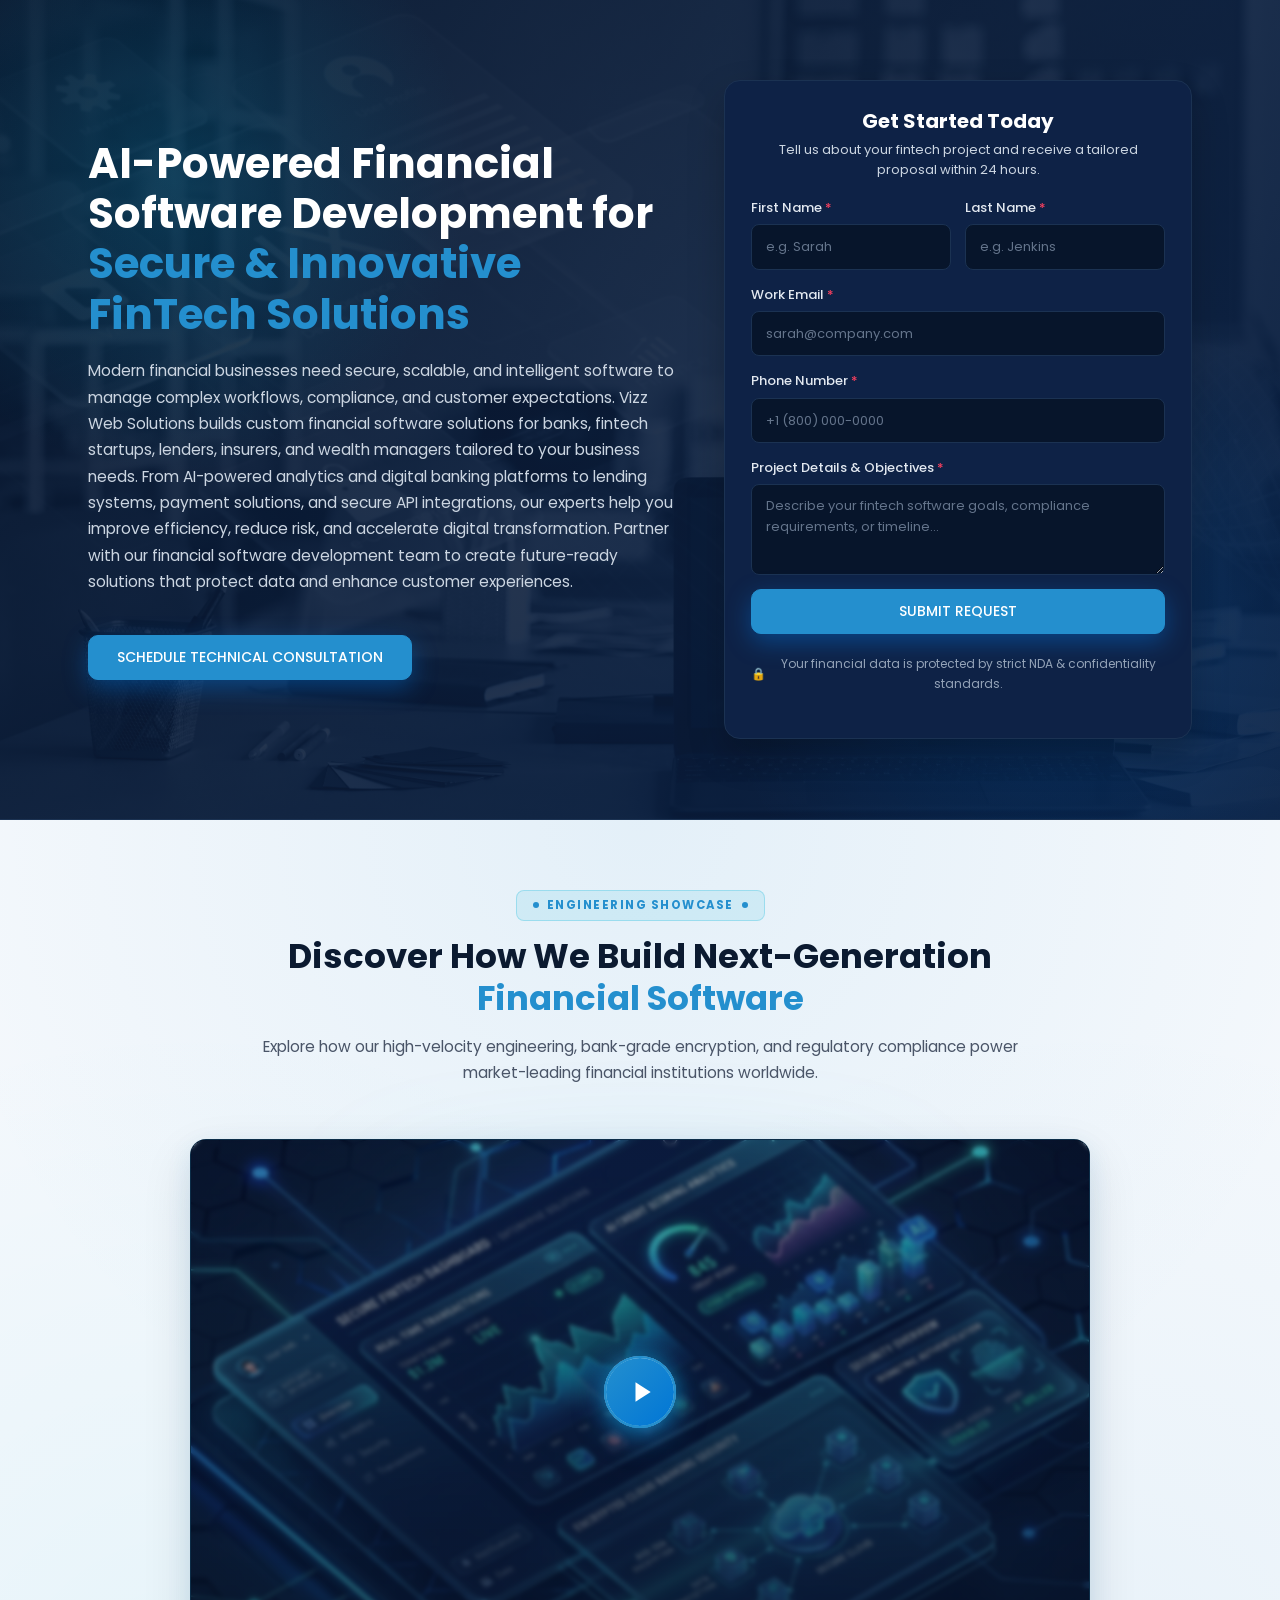
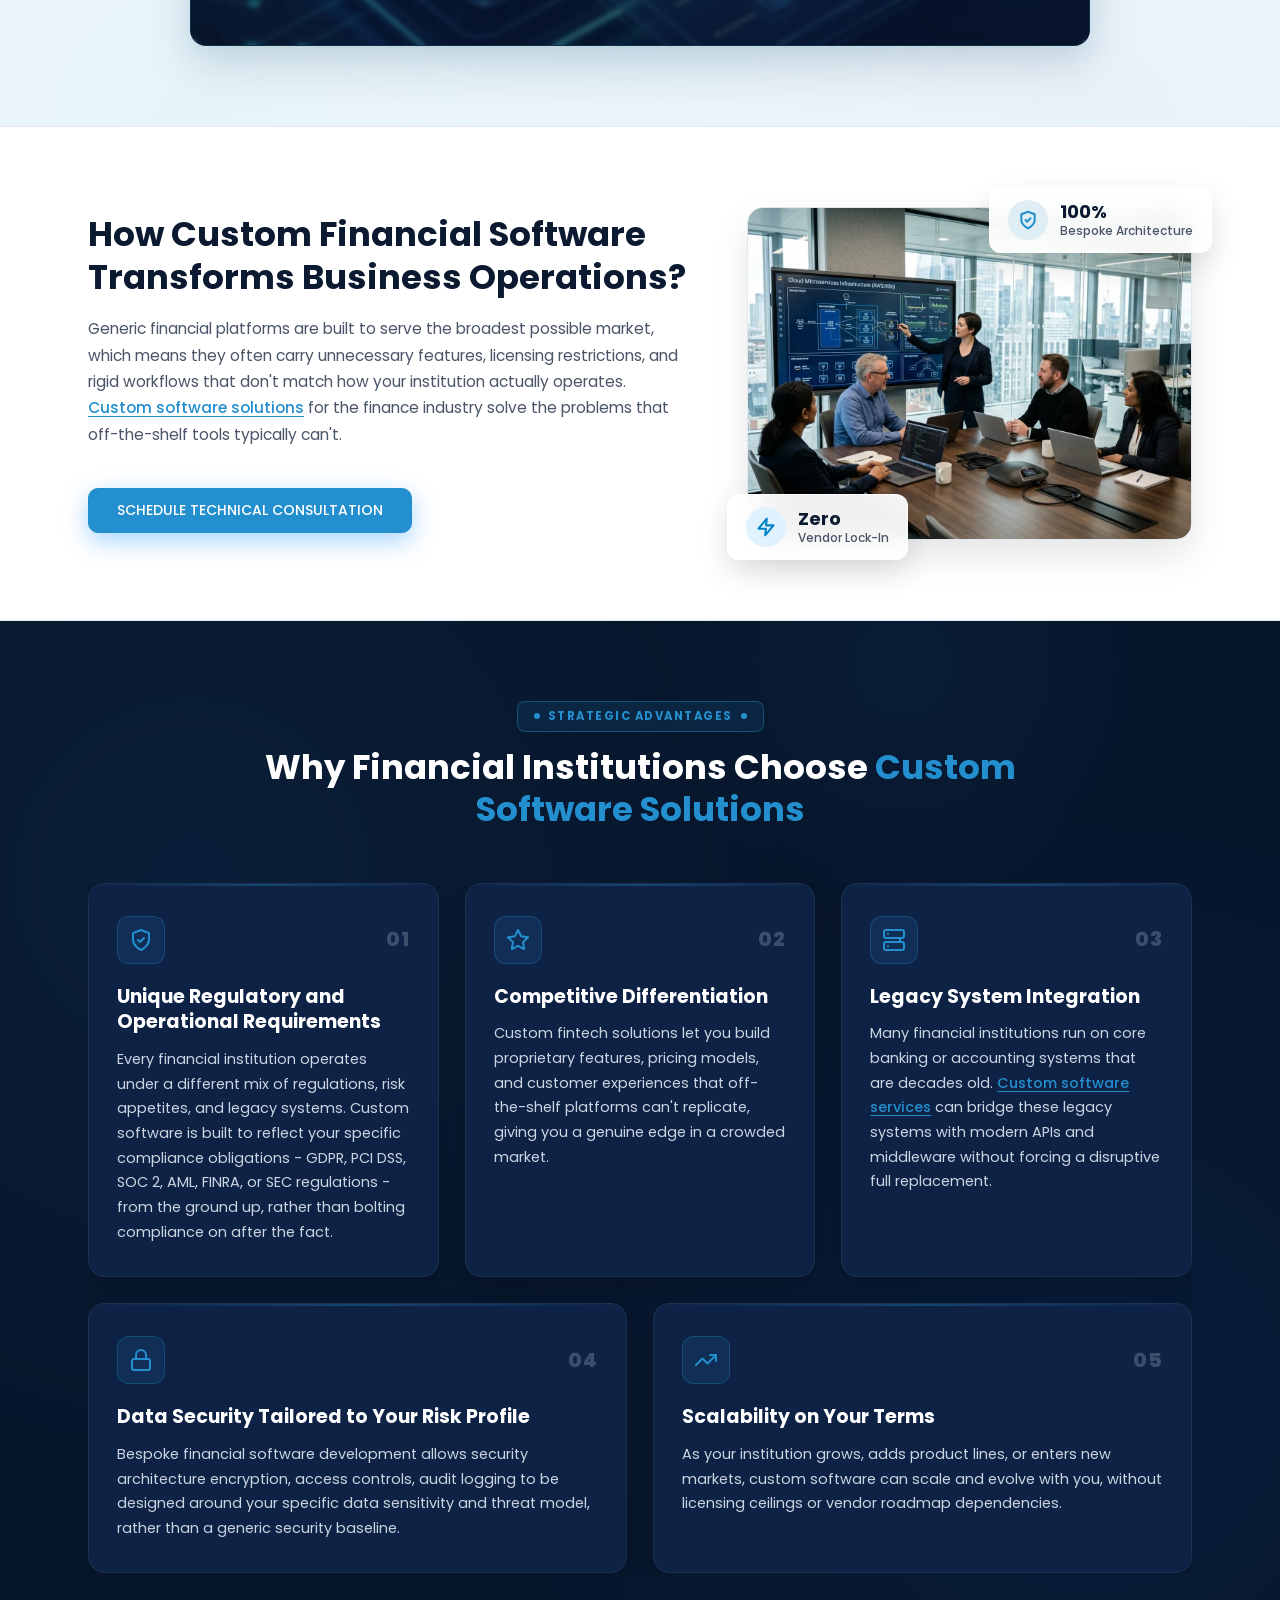
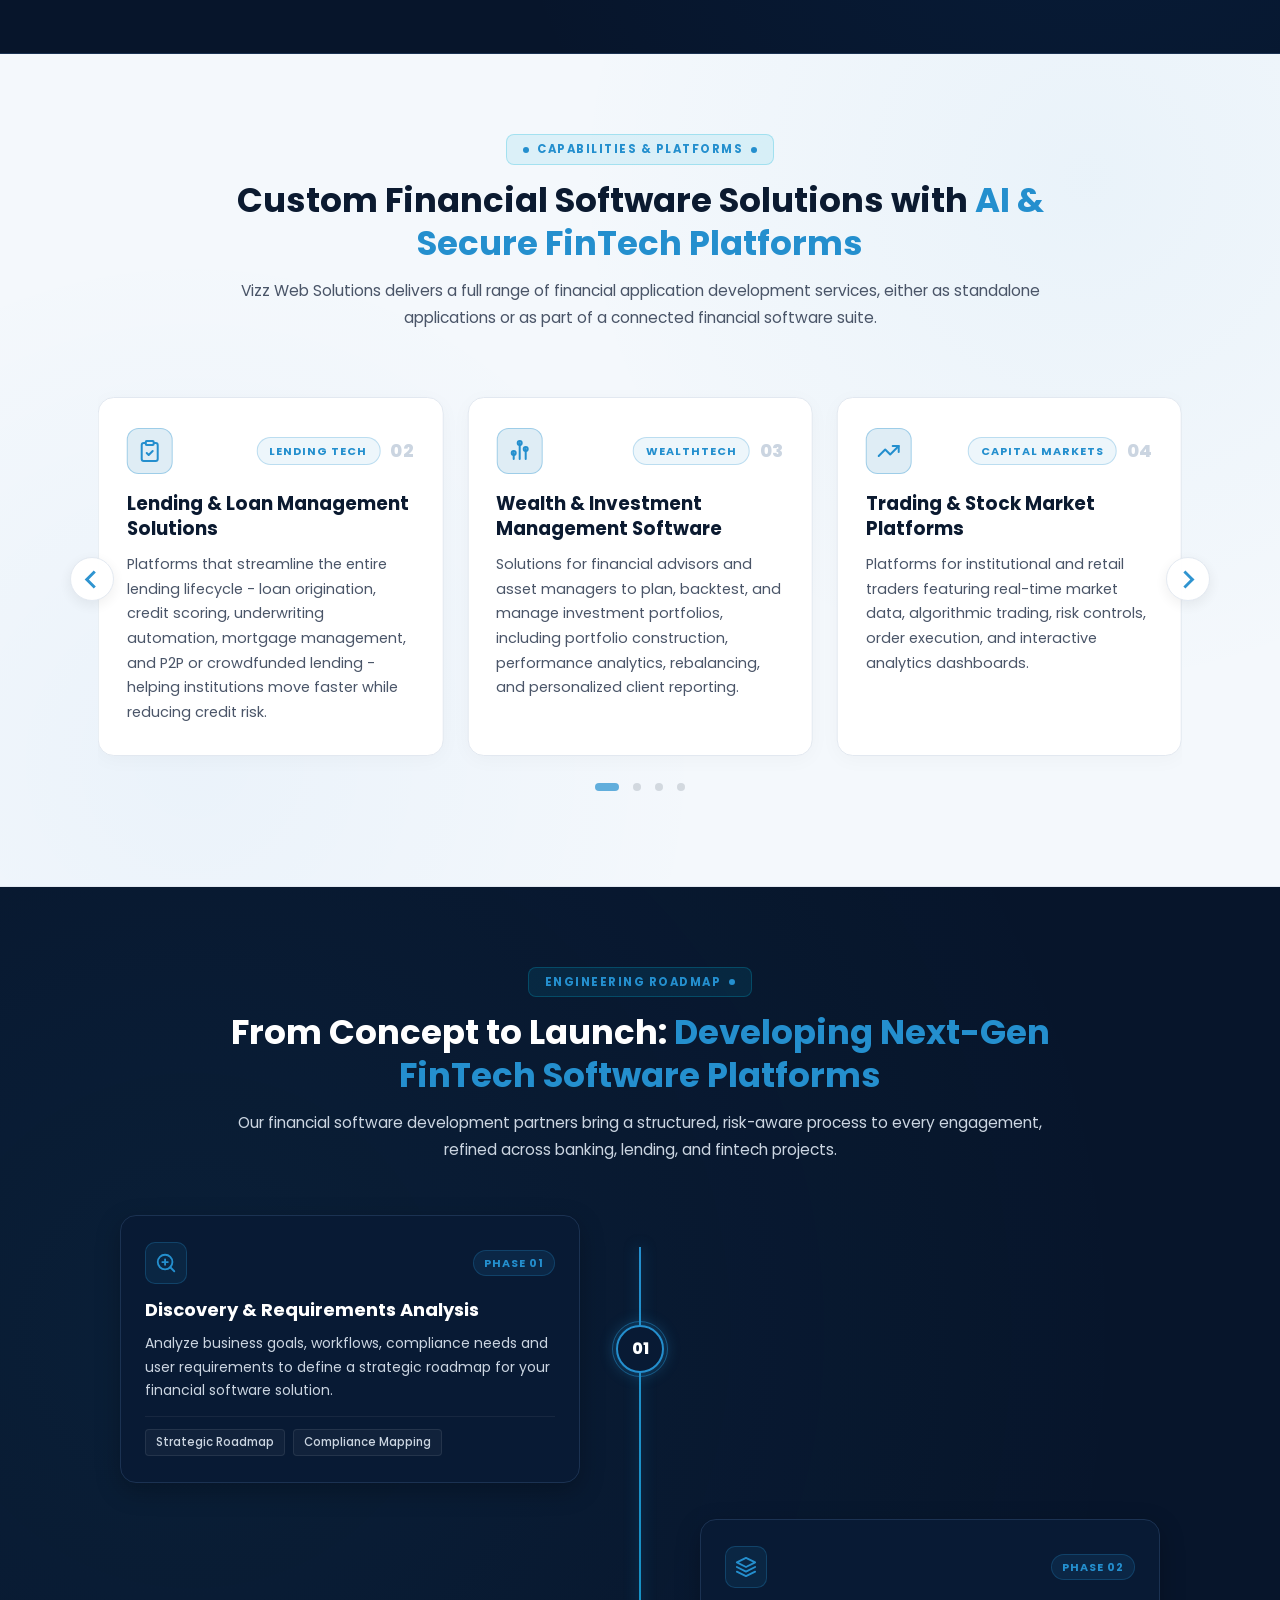
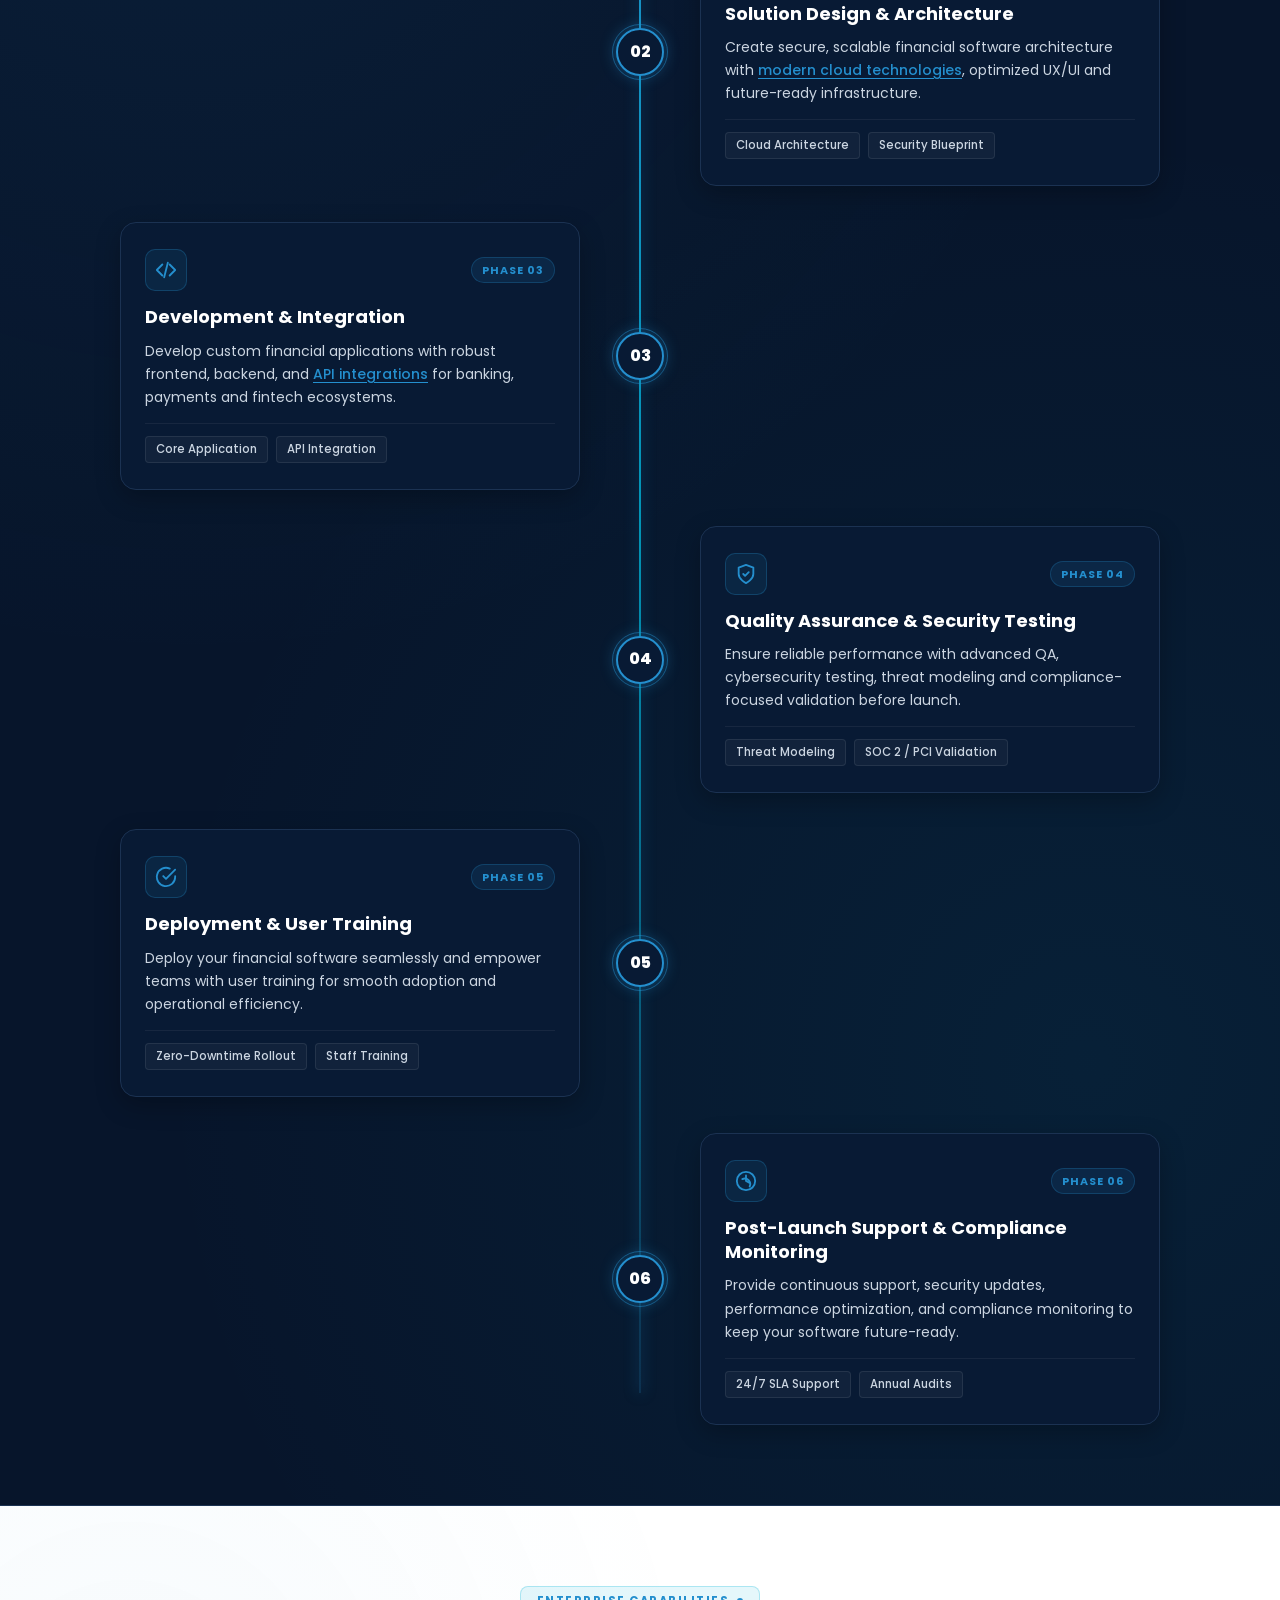
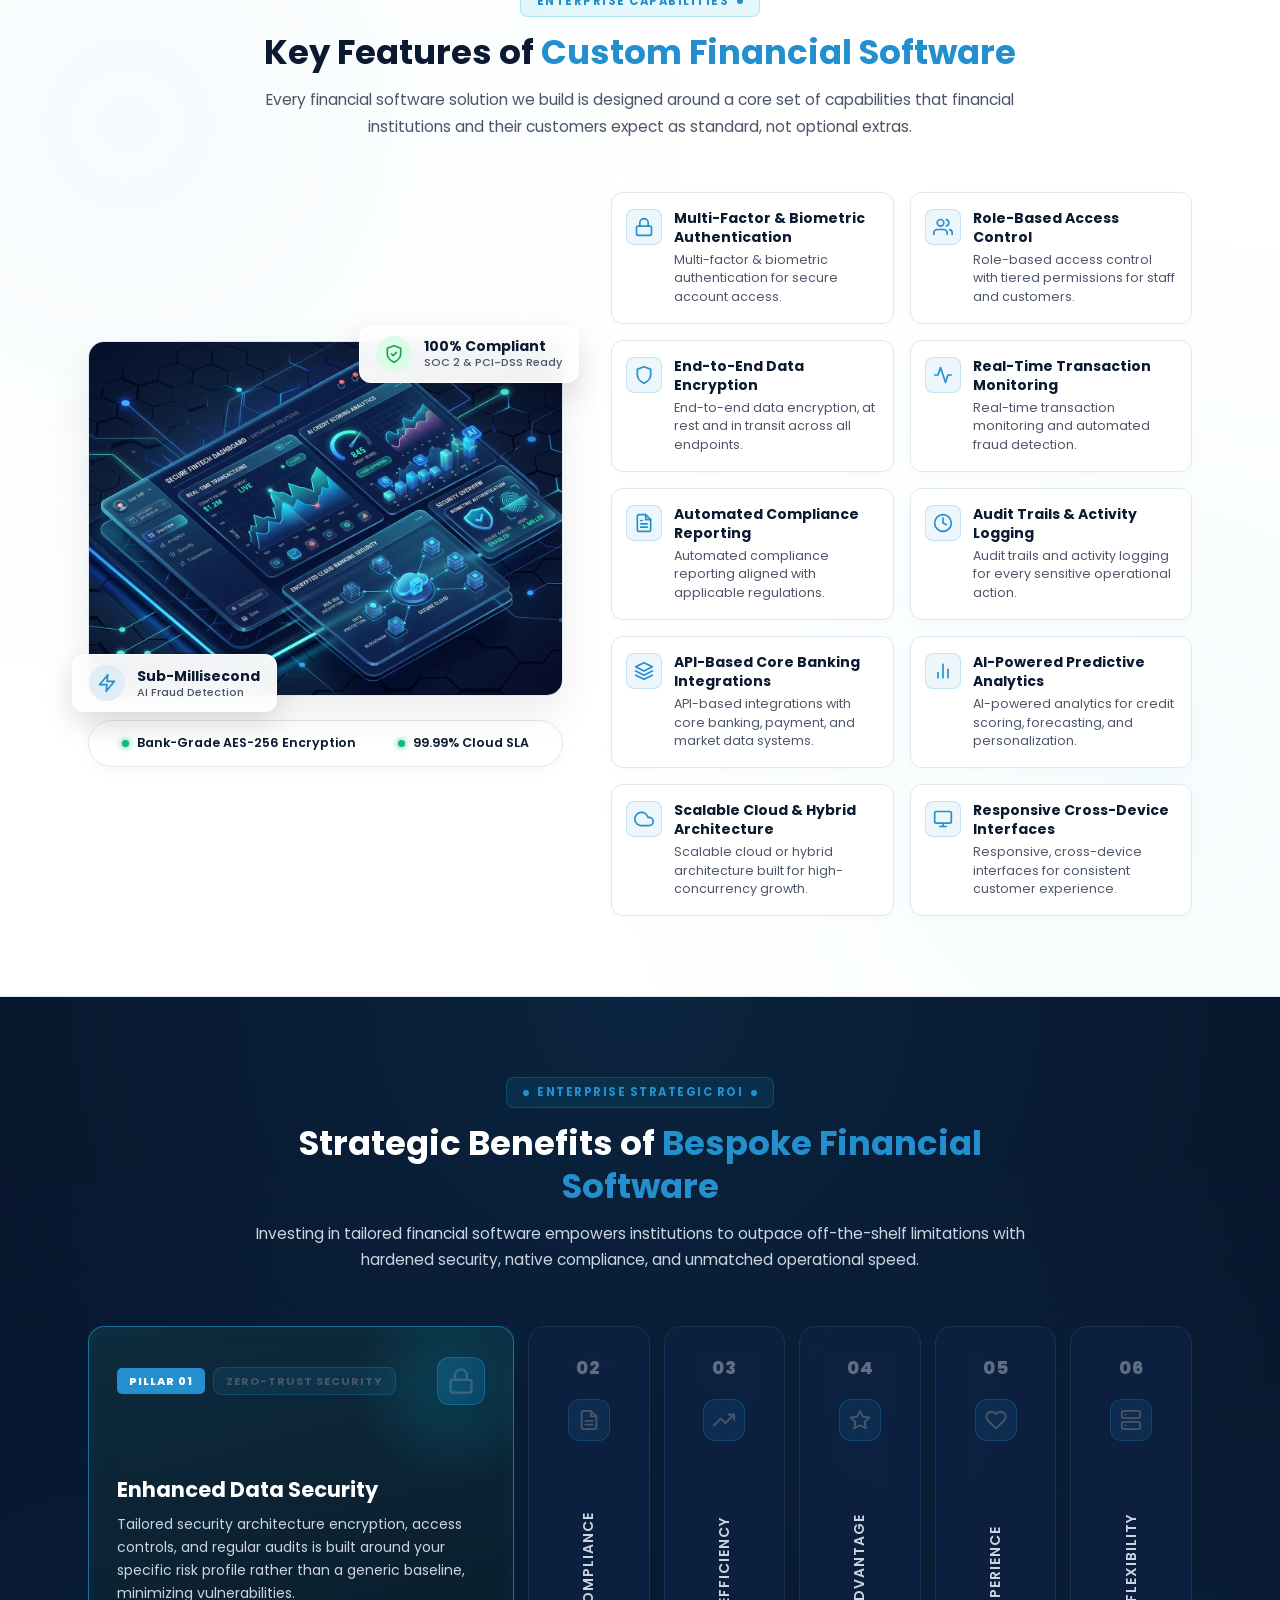
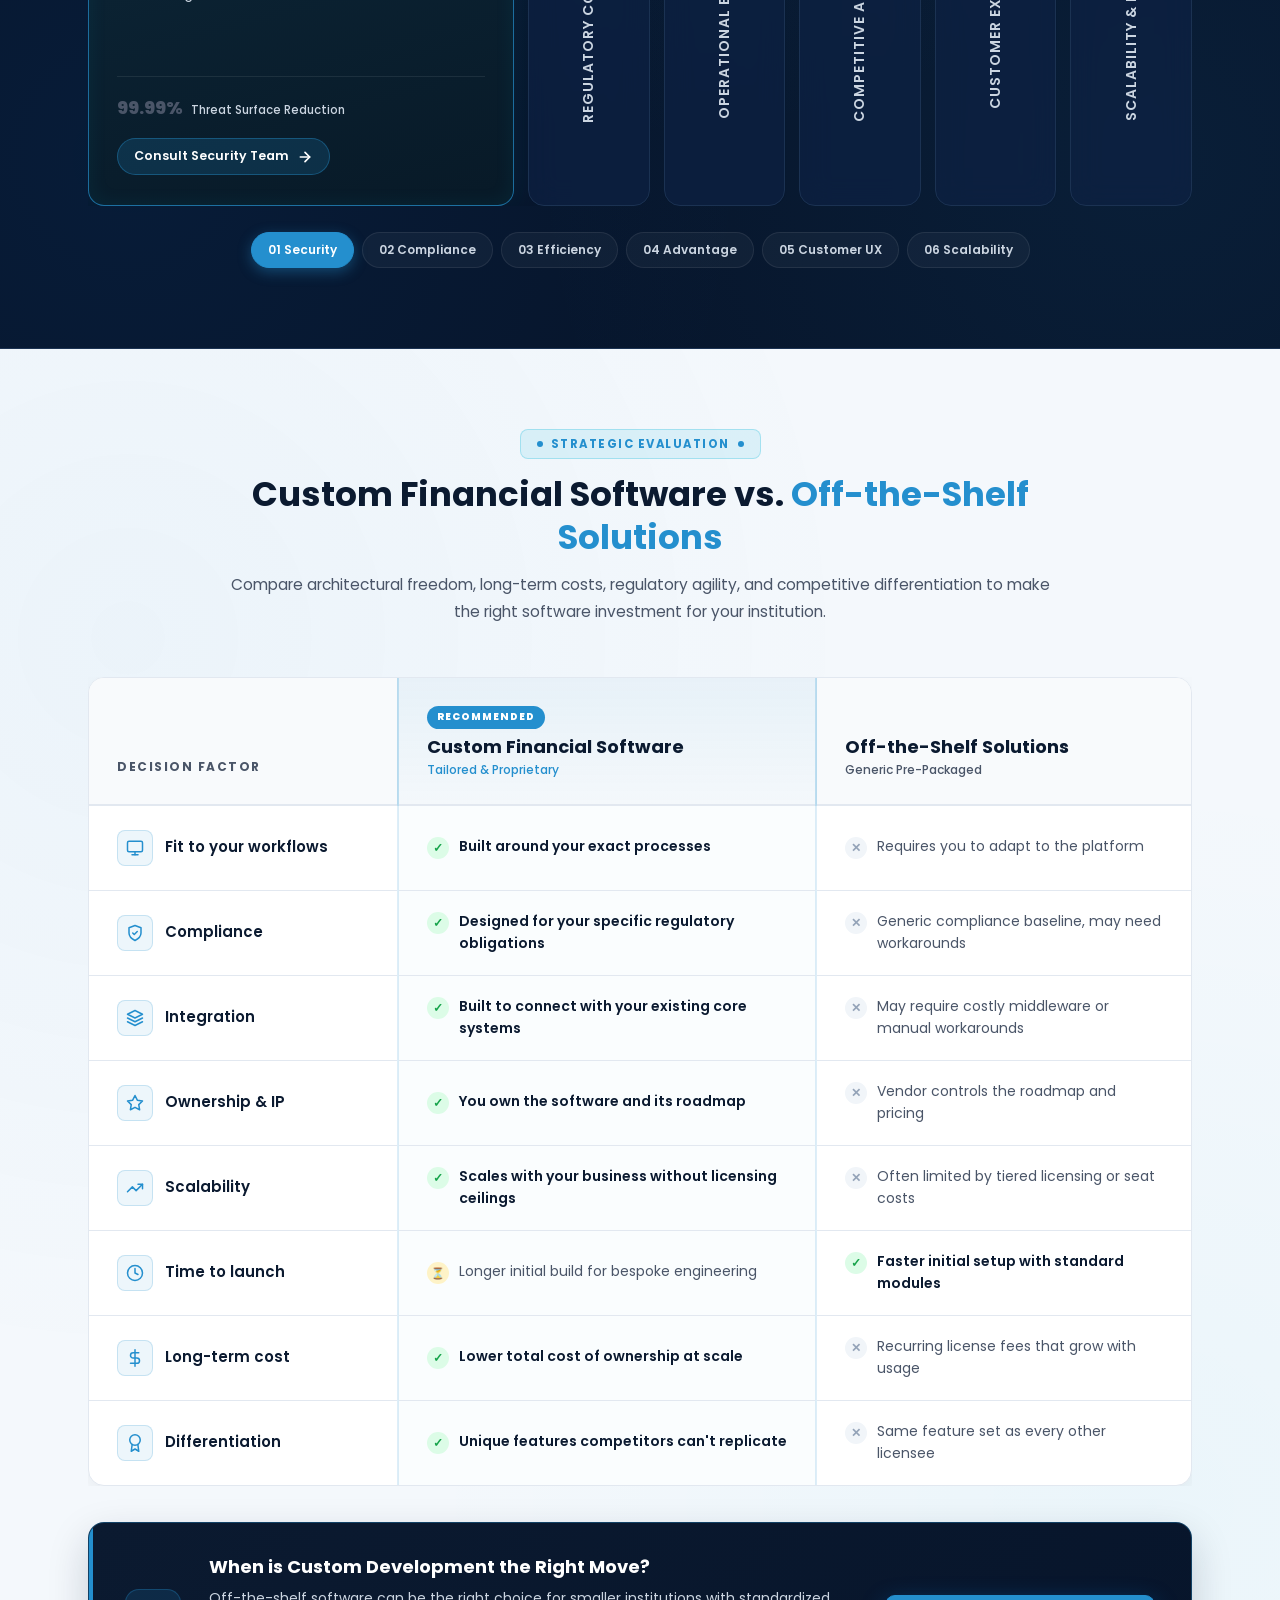
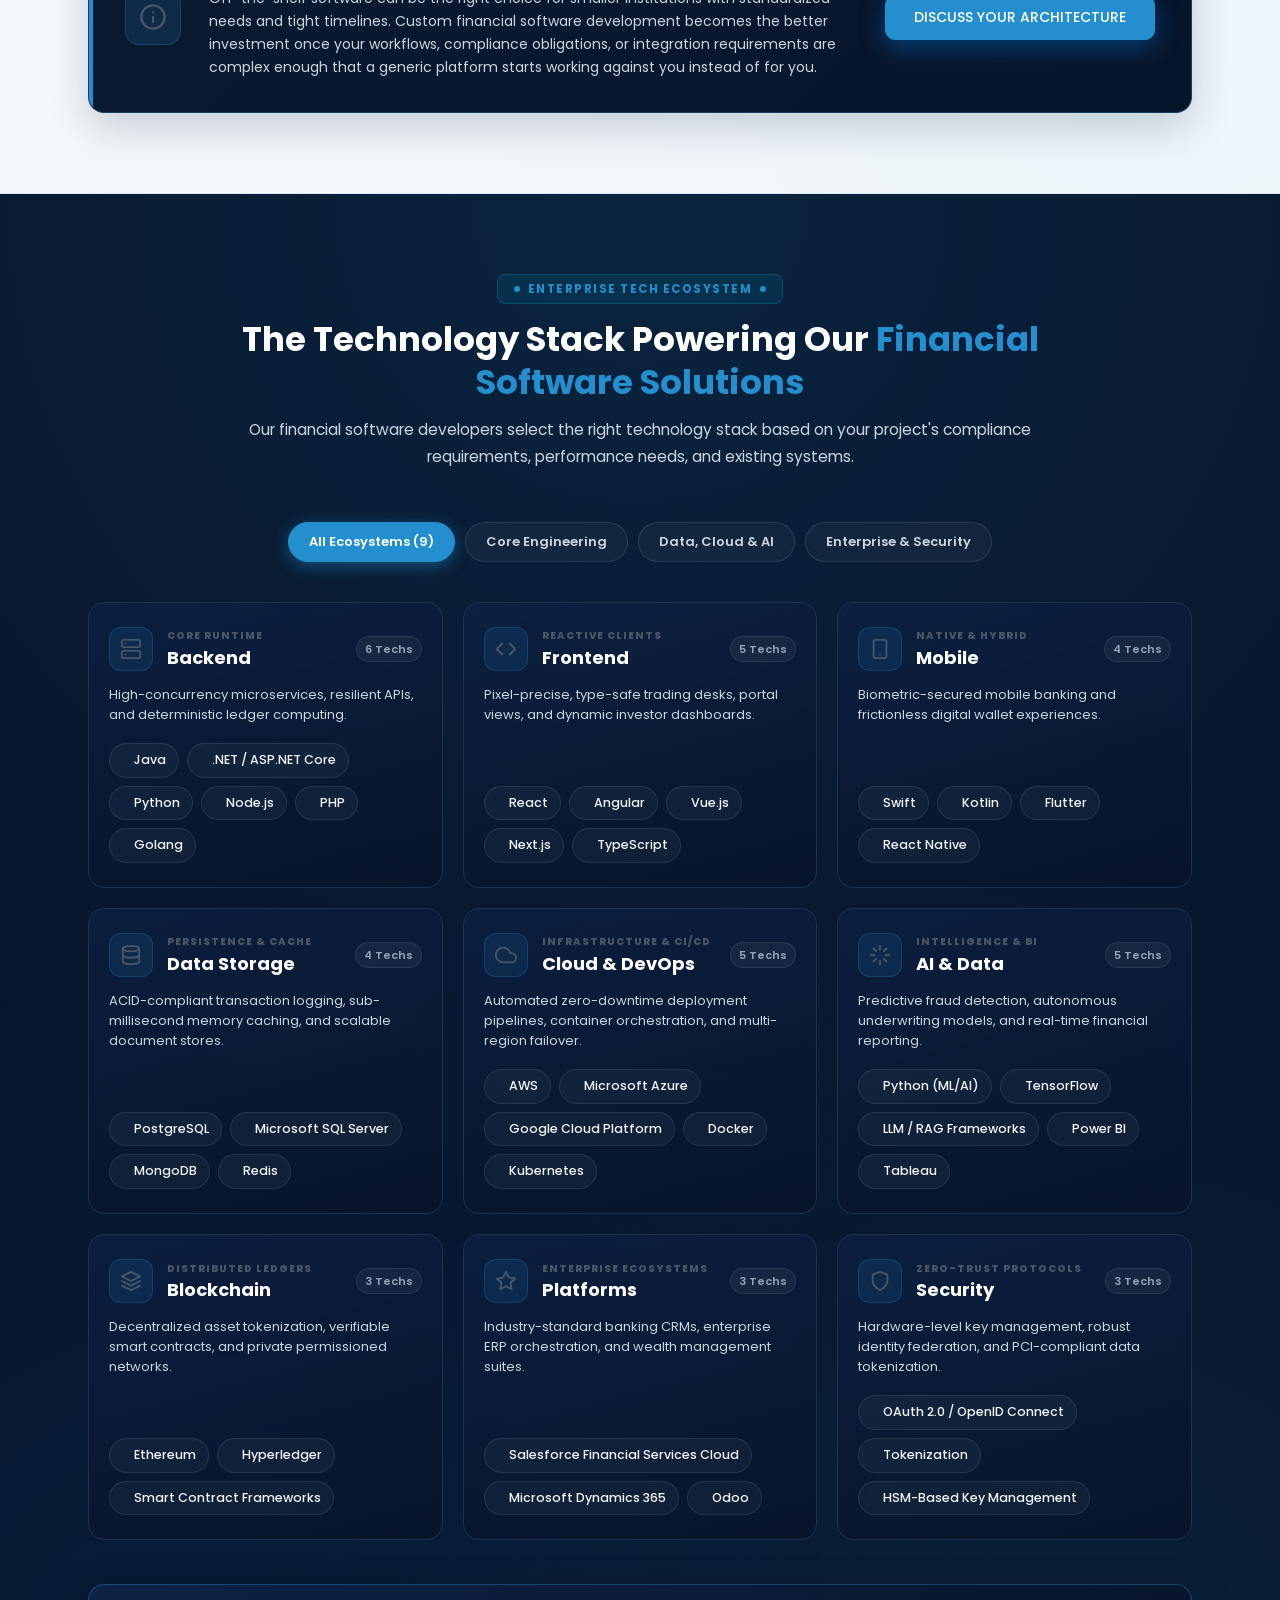
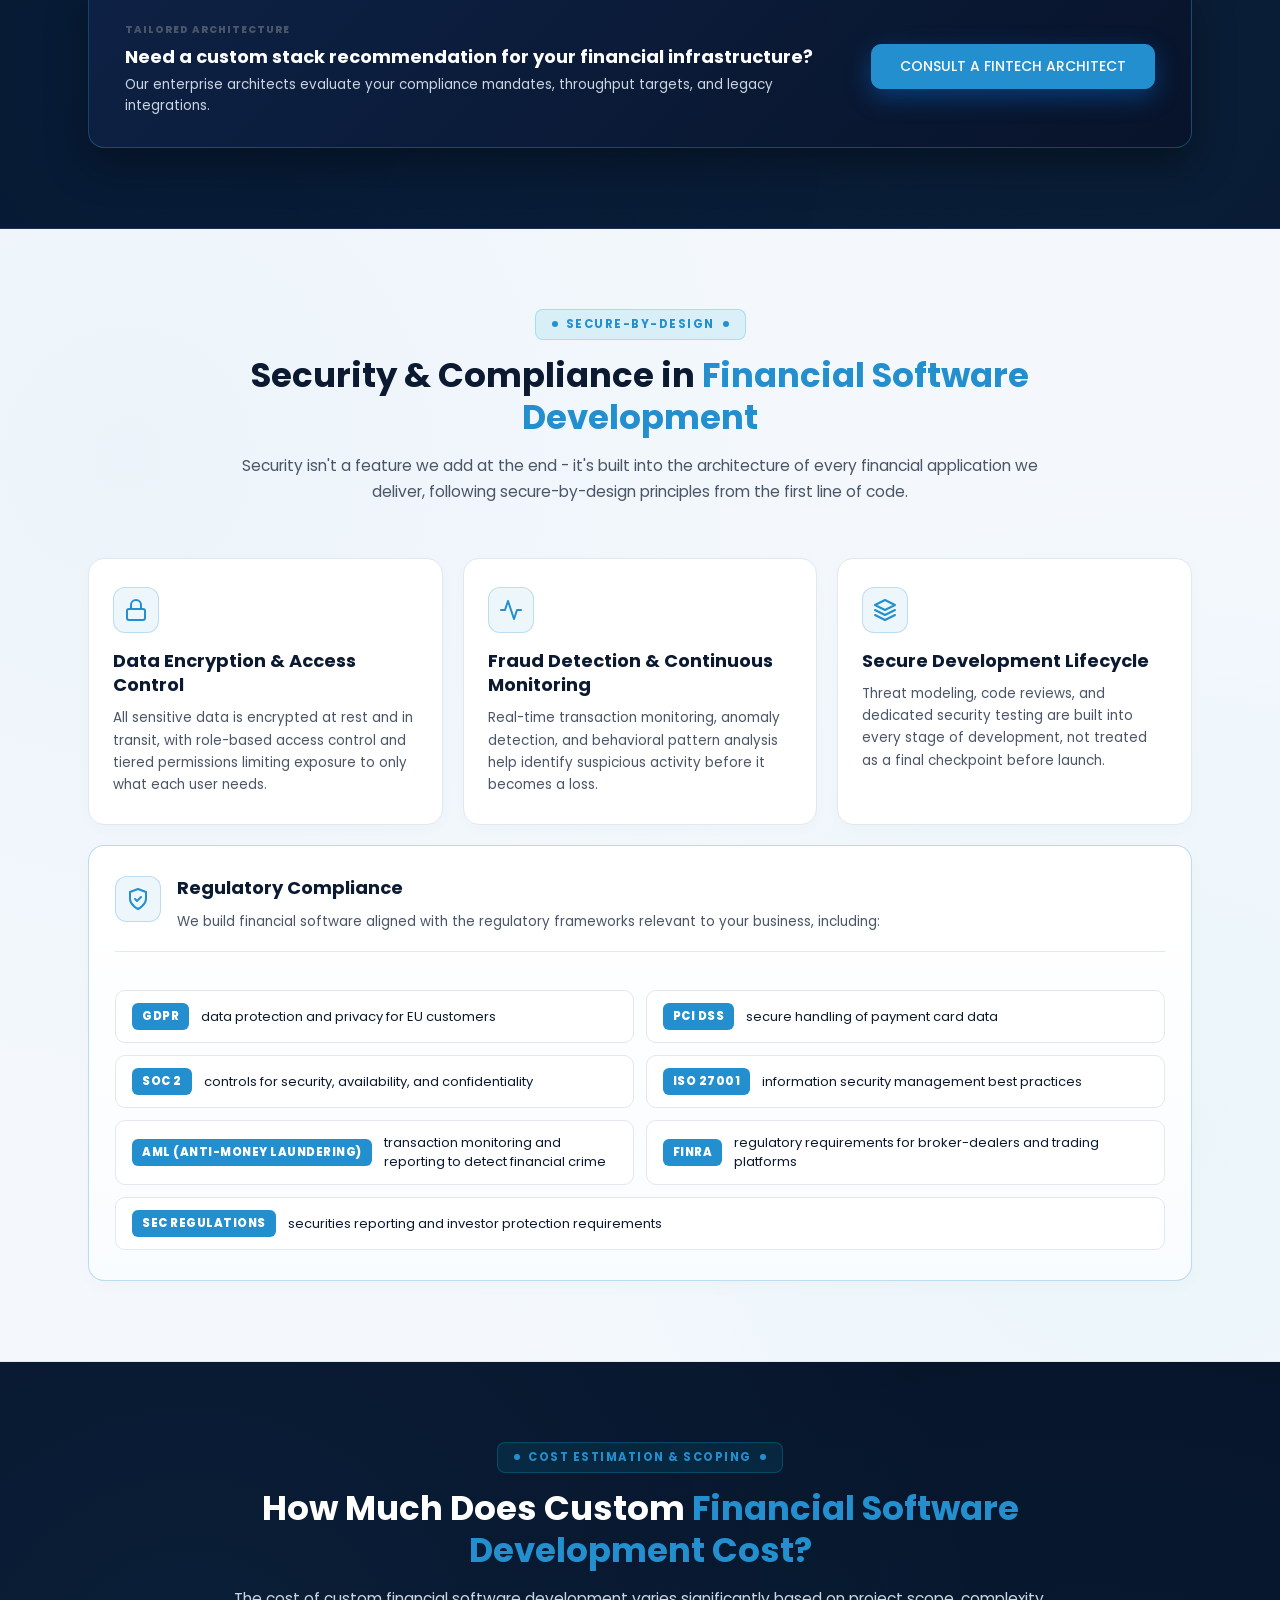
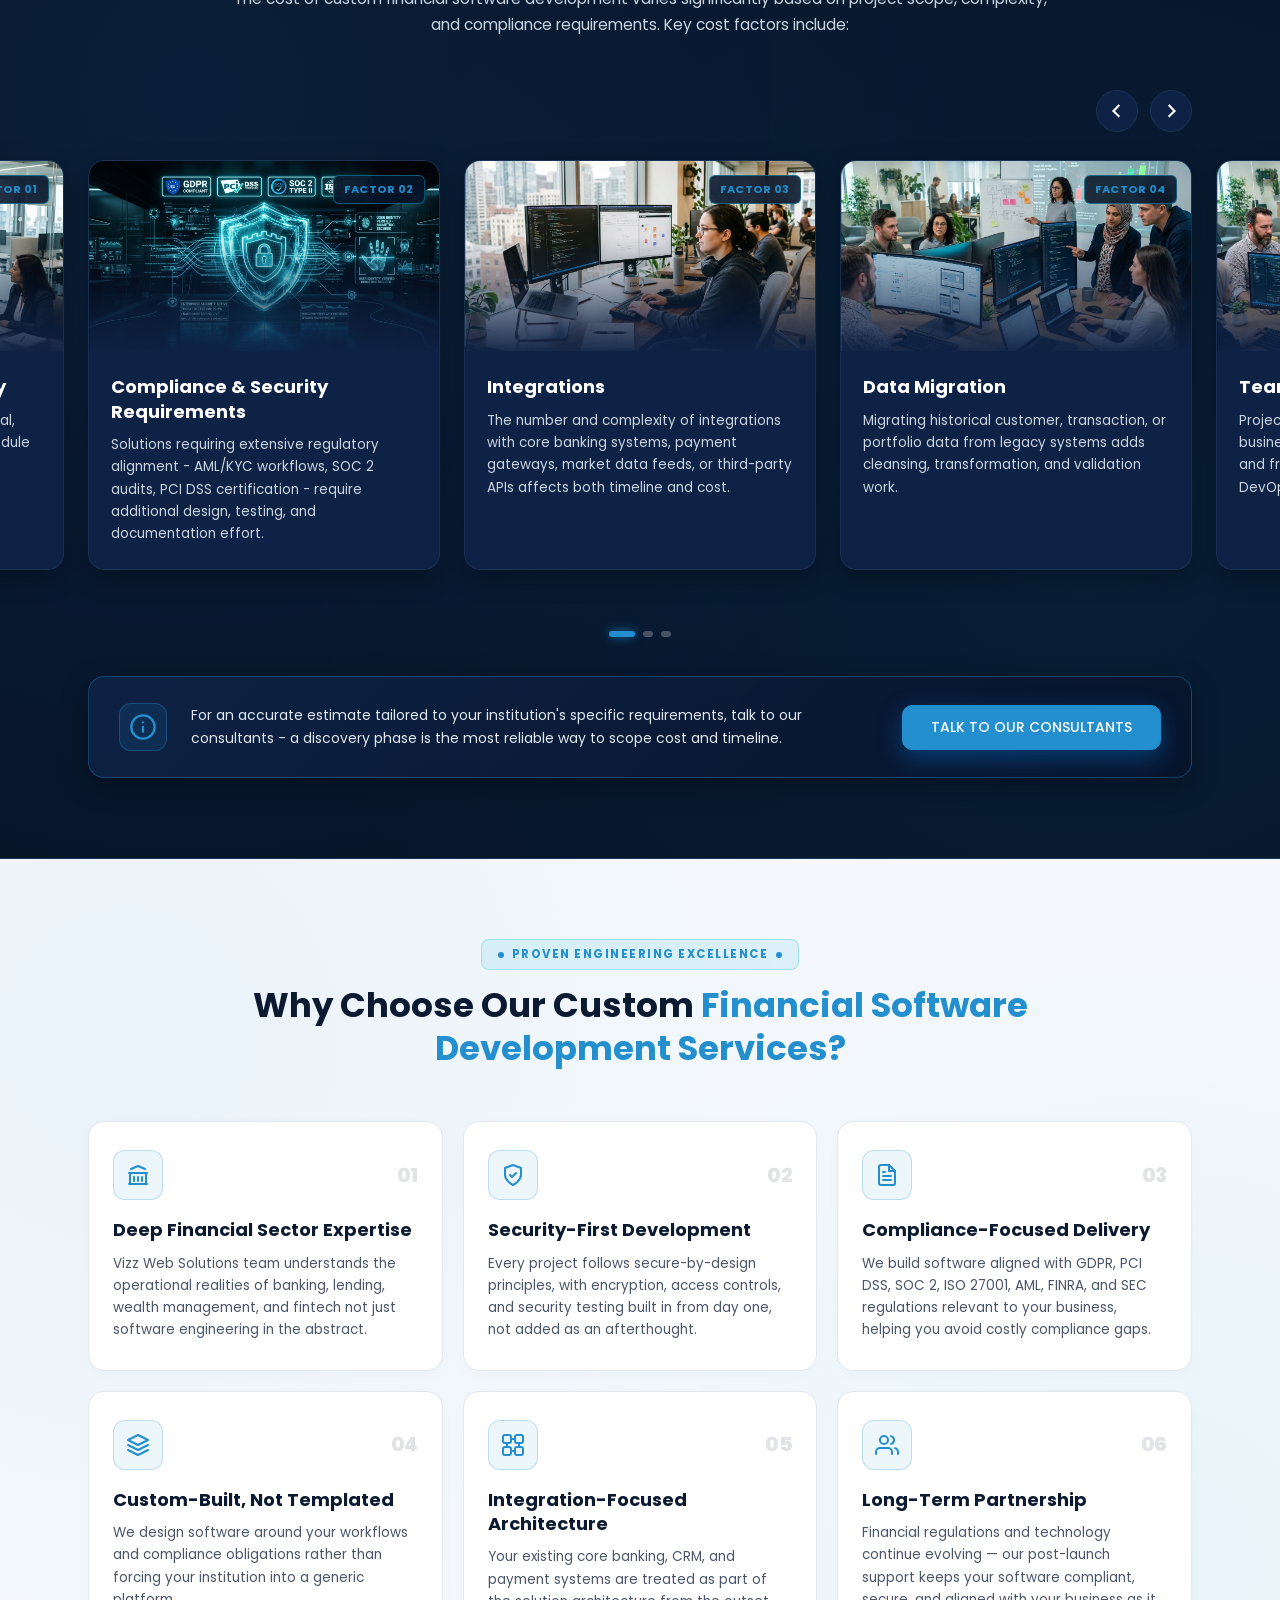
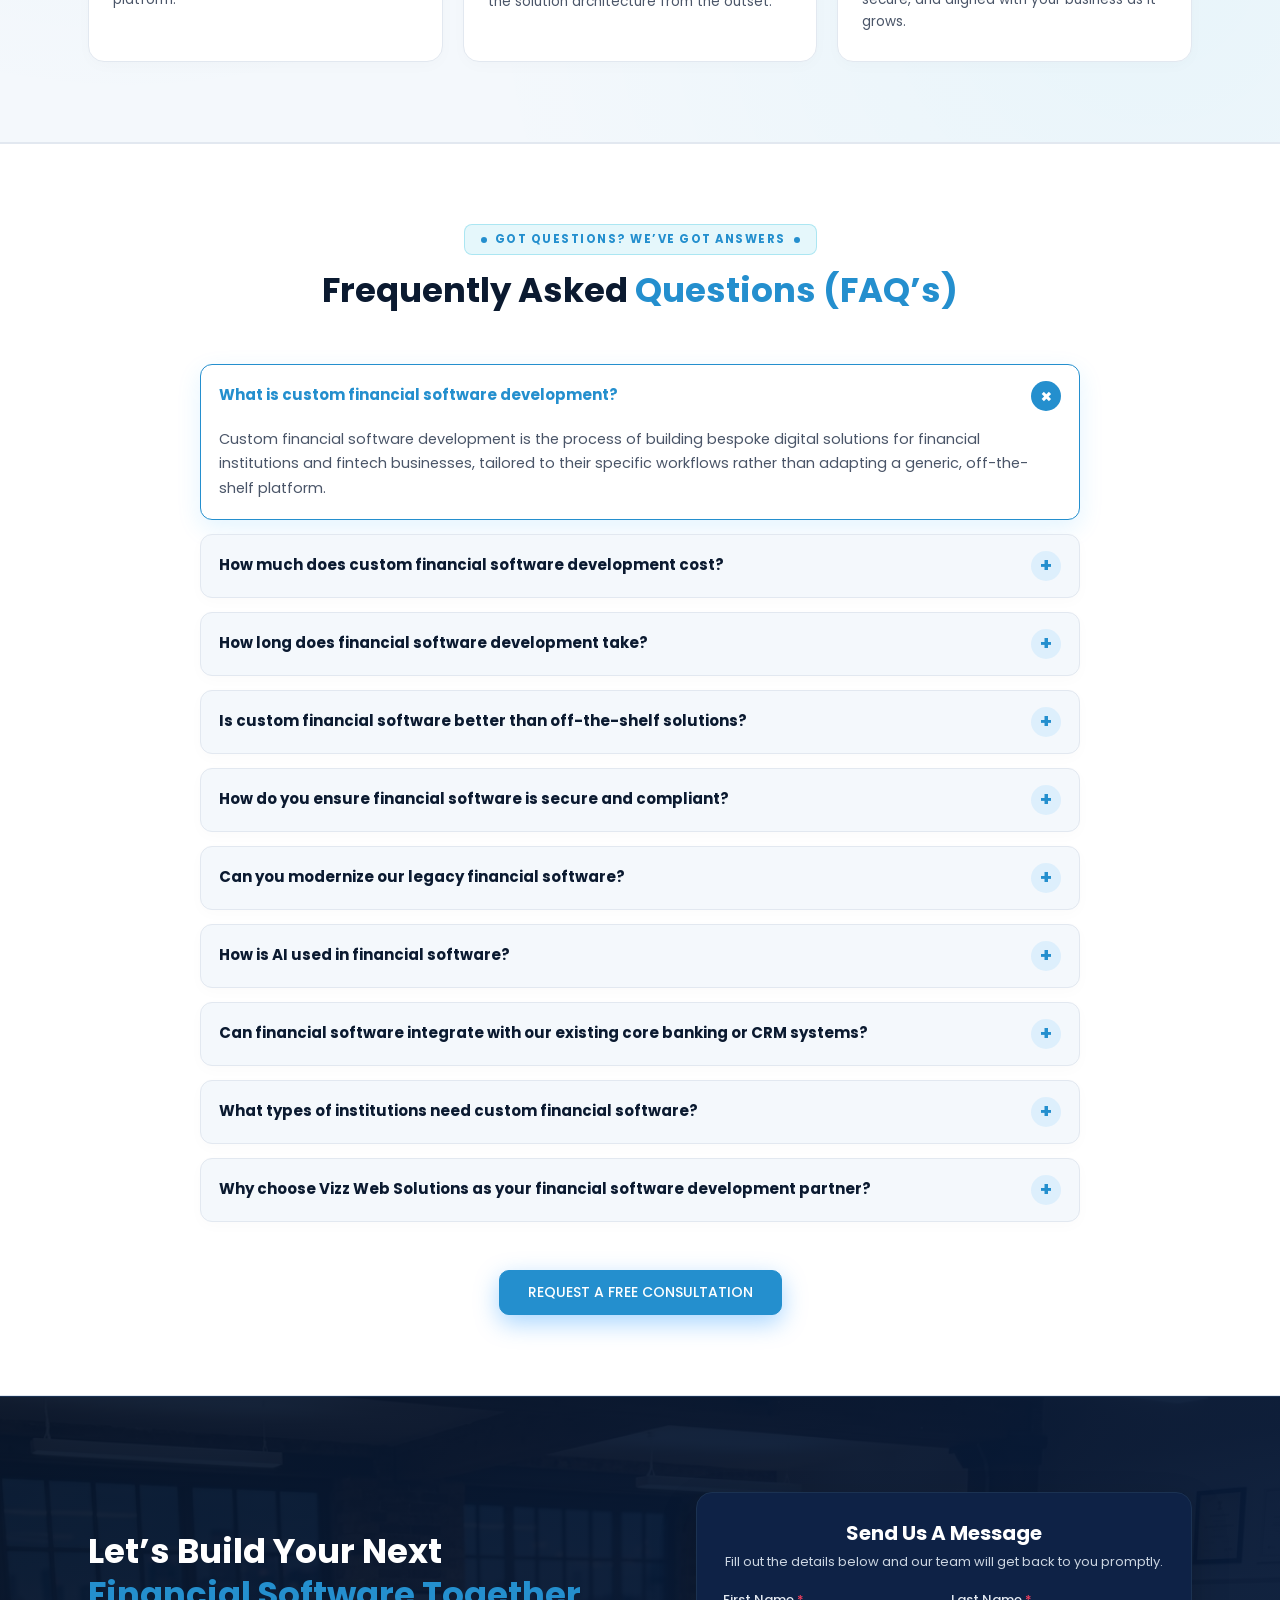
==== finetech.html @ feda9255 "feat: add dedicated fintech stylesheet and link it to the fintech services page" ====
<!DOCTYPE html>
<html lang="en">

<head>
  <meta charset="UTF-8">
  <meta name="viewport" content="width=device-width, initial-scale=1.0">

  <!-- Primary SEO Meta Tags -->
  <title>Enterprise Fintech Software Development Services | Vizz Web Solutions</title>
  <meta name="description"
    content="Custom fintech software development, digital banking platforms, payment gateways, AI fraud detection, wealthtech solutions, and regulatory compliance by Vizz Web Solutions.">
  <meta name="robots" content="index, follow">
  <link rel="canonical" href="https://vizzweb.com/fintech-software-development">

  <!-- Google Fonts: Poppins -->
  <link rel="preconnect" href="https://fonts.googleapis.com">
  <link rel="preconnect" href="https://fonts.gstatic.com" crossorigin>
  <link href="https://cdn.jsdelivr.net/npm/bootstrap@5.0.2/dist/css/bootstrap.min.css" rel="stylesheet"
    integrity="sha384-EVSTQN3/azprG1Anm3QDgpJLIm9Nao0Yz1ztcQTwFspd3yD65VohhpuuCOmLASjC" crossorigin="anonymous">
  <link
    href="https://fonts.googleapis.com/css2?family=Poppins:ital,wght@0,100;0,200;0,300;0,400;0,500;0,600;0,700;0,800;0,900;1,100;1,200;1,300;1,400;1,500;1,600;1,700;1,800;1,900&display=swap"
    rel="stylesheet">
  <link href="https://cdn.jsdelivr.net/npm/@splidejs/splide@4.1.4/dist/css/splide.min.css" rel="stylesheet">

  <!-- Dedicated Fintech Stylesheet -->
  <link rel="stylesheet" href="assets/css/finetech.css">
</head>

<body>

  <!-- MAIN PAGE CONTENT (NO HEADER / NO FOOTER) -->
  <main id="main-content" role="main">

    <!-- ==================== SECTION 1: HERO SECTION (SINGLE H1) ==================== -->
    <section class="hero-section" aria-label="Hero Section - Fintech & Financial Software Development Services">
      <div class="vizz-container">

        <div class="hero-section-flex">
          <!-- LEFT COLUMN: CONTENT & VALUE PROPOSITION -->
          <div class="hero-col-1">

            <!-- SINGLE H1 ON THE ENTIRE PAGE -->
            <h1 class="hero-title">
              AI-Powered Financial Software Development for <span class="text-highlight-cyan">Secure & Innovative FinTech Solutions</span>
            </h1>

            <p class="hero-description" id="hero-desc-1">
              Modern financial businesses need secure, scalable, and intelligent software to manage complex workflows, compliance, and customer expectations. Vizz Web Solutions builds custom financial software solutions for banks, fintech startups, lenders, insurers, and wealth managers tailored to your business needs. From AI-powered analytics and digital banking platforms to lending systems, payment solutions, and secure API integrations, our experts help you improve efficiency, reduce risk, and accelerate digital transformation. Partner with our financial software development team to create future-ready solutions that protect data and enhance customer experiences.
            </p>

            <div class="overview-action mt-4 pt-3">
              <a href="#lead-form" class="btn-primary-pill" aria-label="Schedule a technical consultation for custom financial software" title="Schedule Technical Consultation">
                Schedule Technical Consultation
              </a>
            </div>
            
          </div>

          <!-- RIGHT COLUMN: LEAD CAPTURE FORM CARD -->
          <div class="hero-col-2 hero-form-card" id="lead-form">
            <div class="form-card-header">
              <h2 class="form-card-title">Get Started Today</h2>
              <p class="form-card-subtitle">Tell us about your fintech project and receive a tailored proposal within 24 hours.</p>
            </div>

            <form action="/submit-inquiry" method="POST" class="lead-capture-form"
              aria-label="Fintech Project Consultation Request Form">

              <!-- First Name & Last Name (2-Column Row) -->
              <div class="form-row-2col">
                <div class="form-group">
                  <label for="fname" class="form-label">
                    First Name <span class="required-star" aria-hidden="true">*</span>
                  </label>
                  <input type="text" id="fname" name="fname" class="form-input" placeholder="e.g. Sarah" required
                    aria-required="true" autocomplete="given-name">
                </div>

                <div class="form-group">
                  <label for="lname" class="form-label">
                    Last Name <span class="required-star" aria-hidden="true">*</span>
                  </label>
                  <input type="text" id="lname" name="lname" class="form-input" placeholder="e.g. Jenkins" required
                    aria-required="true" autocomplete="family-name">
                </div>
              </div>

              <!-- Email Field -->
              <div class="form-group">
                <label for="email" class="form-label">
                  Work Email <span class="required-star" aria-hidden="true">*</span>
                </label>
                <input type="email" id="email" name="email" class="form-input" placeholder="sarah@company.com"
                  required aria-required="true" autocomplete="email">
              </div>

              <!-- Phone Field -->
              <div class="form-group">
                <label for="phone" class="form-label">
                  Phone Number <span class="required-star" aria-hidden="true">*</span>
                </label>
                <input type="tel" id="phone" name="phone" class="form-input" placeholder="+1 (800) 000-0000" required
                  aria-required="true" autocomplete="tel">
              </div>

              <!-- Comments Field -->
              <div class="form-group">
                <label for="comments" class="form-label">
                  Project Details &amp; Objectives <span class="required-star" aria-hidden="true">*</span>
                </label>
                <textarea id="comments" name="comments" class="form-textarea" rows="3"
                  placeholder="Describe your fintech software goals, compliance requirements, or timeline..."
                  required aria-required="true"></textarea>
              </div>

              <!-- Submit Button -->
              <button type="submit" class="btn-primary-pill w-100" aria-label="Submit fintech consultation request"
                title="Submit Request">
                Submit Request
              </button>

              <p class="form-privacy-note">
                <span aria-hidden="true">🔒</span> Your financial data is protected by strict NDA &amp; confidentiality standards.
              </p>
            </form>
          </div>
        </div>

      </div>
    </section>

    <!-- ==================== VIDEO SHOWCASE SECTION (BELOW HERO) ==================== -->
    <section class="fintech-video-section" aria-labelledby="fintech-video-heading">
      <div class="vizz-container">

        <!-- Centered Section Header -->
        <div class="section-header-center">
          <div class="section-eyebrow-pill">
            <span class="eyebrow-dot" aria-hidden="true"></span>
            <span>ENGINEERING SHOWCASE</span>
            <span class="eyebrow-dot" aria-hidden="true"></span>
          </div>
          <h2 id="fintech-video-heading" class="section-title text-dark">
            Discover How We Build Next-Generation <span class="text-highlight-cyan">Financial Software</span>
          </h2>
          <p class="section-lead-text text-muted-light">
            Explore how our high-velocity engineering, bank-grade encryption, and regulatory compliance power market-leading financial institutions worldwide.
          </p>
        </div>

        <!-- Video Player Showcase Container -->
        <div class="video-theater-wrapper">
          <div class="video-ambient-glow" aria-hidden="true"></div>

          <div class="video-player-box" id="fintech-video-box">

            <!-- Responsive 16:9 Iframe Wrapper -->
            <div class="video-iframe-responsive">
              <iframe id="fintech-video-iframe" width="560" height="315" src="https://www.youtube.com/embed/JG8_XYGLgLk?si=Cx7pfpHvQS7Awzqj&enablejsapi=1" title="YouTube video player" frameborder="0" allow="accelerometer; autoplay; clipboard-write; encrypted-media; gyroscope; picture-in-picture; web-share" referrerpolicy="strict-origin-when-cross-origin" allowfullscreen loading="lazy"></iframe>
            </div>

            <!-- Interactive Poster Overlay with Pulsing Play Button -->
            <div class="video-poster-overlay" id="video-poster" role="button" tabindex="0" aria-label="Play financial software development overview video">
              <img src="assets/images/finetech/fintech-core-features.webp" alt="Financial software architecture and engineering preview video poster" class="video-poster-img" width="1120" height="630" loading="lazy">
              <div class="video-poster-backdrop" aria-hidden="true"></div>

              <!-- Glowing Center Play Trigger Button -->
              <div class="video-play-trigger">
                <div class="play-pulse-ring pulse-ring-1" aria-hidden="true"></div>
                <div class="play-pulse-ring pulse-ring-2" aria-hidden="true"></div>
                <button type="button" class="video-play-btn" aria-label="Click to play financial software video" title="Play Video">
                  <svg width="26" height="26" viewBox="0 0 24 24" fill="currentColor" aria-hidden="true">
                    <polygon points="6 3 20 12 6 21 6 3"></polygon>
                  </svg>
                </button>
              </div>
            </div>

          </div>
        </div>

      </div>
    </section>

    <!-- ==================== SECTION 2: WHAT IS CUSTOM FINANCIAL SOFTWARE DEVELOPMENT ==================== -->
    <section class="overview-section" aria-labelledby="overview-heading">
      <div class="vizz-container">

        <div class="overview-split-grid">
          <!-- LEFT COLUMN: CONTENT & VALUE DRIVERS -->
          <div class="overview-content-col">

            <h2 id="overview-heading" class="overview-title text-dark">
              How Custom Financial Software Transforms Business Operations?
            </h2>

            <p class="overview-description">
              Generic financial platforms are built to serve the broadest possible market, which means they often carry unnecessary features, licensing restrictions, and rigid workflows that don't match how your institution actually operates. <a href="/services/software-development/" class="inline-link-cyan" aria-label="Explore our custom software solutions" title="Custom Software Solutions">Custom software solutions</a> for the finance industry solve the problems that off-the-shelf tools typically can't.
            </p>

            <div class="overview-action mt-4 pt-3">
              <a href="#lead-form" class="btn-primary-pill"
                aria-label="Schedule a technical consultation for custom financial software"
                title="Schedule Technical Consultation">
                Schedule Technical Consultation
              </a>
            </div>
          </div>

          <!-- RIGHT COLUMN: VISUAL MEDIA & FLOATING METRIC BADGES -->
          <div class="overview-media-col">
            <div class="overview-image-frame">
              <img src="assets/images/finetech/custom-financial-software.webp"
                alt="What Is Custom Financial Software Development - Vizz Web Solutions"
                class="overview-img" width="580" height="420" loading="lazy">

              <!-- Floating Glassmorphic Metric Badge 1 -->
              <div class="overview-floating-badge badge-top-right" aria-label="100% Bespoke Architecture Guarantee">
                <div class="badge-icon-circle" aria-hidden="true">
                  <svg width="20" height="20" viewBox="0 0 24 24" fill="none" stroke="currentColor" stroke-width="2.5" stroke-linecap="round" stroke-linejoin="round">
                    <path d="M12 22s8-4 8-10V5l-8-3-8 3v7c0 6 8 10 8 10z"></path>
                    <polyline points="9 12 11 14 15 10"></polyline>
                  </svg>
                </div>
                <div class="badge-text-wrap">
                  <span class="badge-stat-num">100%</span>
                  <span class="badge-stat-label">Bespoke Architecture</span>
                </div>
              </div>

              <!-- Floating Glassmorphism Metric Badge 2 -->
              <div class="overview-floating-badge badge-bottom-left" aria-label="Zero Vendor Lock-In">
                <div class="badge-icon-circle icon-cyan" aria-hidden="true">
                  <svg width="20" height="20" viewBox="0 0 24 24" fill="none" stroke="currentColor" stroke-width="2.5" stroke-linecap="round" stroke-linejoin="round">
                    <polygon points="13 2 3 14 12 14 11 22 21 10 12 10 13 2"></polygon>
                  </svg>
                </div>
                <div class="badge-text-wrap">
                  <span class="badge-stat-num">Zero</span>
                  <span class="badge-stat-label">Vendor Lock-In</span>
                </div>
              </div>

            </div>
        </div>

      </div>
    </section>

    <!-- ==================== SECTION 3: KEY ADVANTAGES OF CUSTOM FINANCIAL SOFTWARE ==================== -->
    <section class="fintech-advantages-section" aria-labelledby="fintech-advantages-heading">
      <div class="vizz-container">

        <!-- Section Header -->
        <div class="section-header-center">
          <div class="section-eyebrow-pill section-eyebrow-dark">
            <span class="eyebrow-dot" aria-hidden="true"></span>
            <span>STRATEGIC ADVANTAGES</span>
            <span class="eyebrow-dot" aria-hidden="true"></span>
          </div>
          <h2 id="fintech-advantages-heading" class="section-title text-white">
            Why Financial Institutions Choose <span class="text-highlight-cyan">Custom Software Solutions</span>
          </h2>
        </div>

        <!-- Splide Slider Wrapper (Mobile/Tablet Slider & Desktop Grid) -->
        <div class="splide advantages-slider" id="fintech-advantages-slider" aria-label="Key Strategic Advantages of Custom Fintech Software Slider">
          <div class="splide__track">
            <ul class="splide__list advantages-grid">

              <!-- CARD 1: Unique Regulatory and Operational Requirements -->
              <li class="splide__slide advantage-grid-col-1">
                <article class="advantage-card">
                  <div class="advantage-card-glow-accent"></div>
                  <div class="advantage-card-top">
                    <div class="advantage-icon-box" aria-hidden="true">
                      <svg width="24" height="24" viewBox="0 0 24 24" fill="none" stroke="currentColor" stroke-width="2" stroke-linecap="round" stroke-linejoin="round">
                        <path d="M12 22s8-4 8-10V5l-8-3-8 3v7c0 6 8 10 8 10z"></path>
                        <path d="m9 12 2 2 4-4"></path>
                      </svg>
                    </div>
                    <span class="advantage-index">01</span>
                  </div>
                  <h3 class="advantage-card-title text-white">Unique Regulatory and Operational Requirements</h3>
                  <p class="advantage-card-desc text-muted-dark">
                    Every financial institution operates under a different mix of regulations, risk appetites, and legacy systems. Custom software is built to reflect your specific compliance obligations - GDPR, PCI DSS, SOC 2, AML, FINRA, or SEC regulations - from the ground up, rather than bolting compliance on after the fact.
                  </p>
                </article>
              </li>

              <!-- CARD 2: Competitive Differentiation -->
              <li class="splide__slide advantage-grid-col-2">
                <article class="advantage-card">
                  <div class="advantage-card-glow-accent"></div>
                  <div class="advantage-card-top">
                    <div class="advantage-icon-box" aria-hidden="true">
                      <svg width="24" height="24" viewBox="0 0 24 24" fill="none" stroke="currentColor" stroke-width="2" stroke-linecap="round" stroke-linejoin="round">
                        <polygon points="12 2 15.09 8.26 22 9.27 17 14.14 18.18 21.02 12 17.77 5.82 21.02 7 14.14 2 9.27 8.91 8.26 12 2"></polygon>
                      </svg>
                    </div>
                    <span class="advantage-index">02</span>
                  </div>
                  <h3 class="advantage-card-title text-white">Competitive Differentiation</h3>
                  <p class="advantage-card-desc text-muted-dark">
                    Custom fintech solutions let you build proprietary features, pricing models, and customer experiences that off-the-shelf platforms can't replicate, giving you a genuine edge in a crowded market.
                  </p>
                </article>
              </li>

              <!-- CARD 3: Legacy System Integration -->
              <li class="splide__slide advantage-grid-col-3">
                <article class="advantage-card">
                  <div class="advantage-card-glow-accent"></div>
                  <div class="advantage-card-top">
                    <div class="advantage-icon-box" aria-hidden="true">
                      <svg width="24" height="24" viewBox="0 0 24 24" fill="none" stroke="currentColor" stroke-width="2" stroke-linecap="round" stroke-linejoin="round">
                        <rect x="2" y="2" width="20" height="8" rx="2" ry="2"></rect>
                        <rect x="2" y="14" width="20" height="8" rx="2" ry="2"></rect>
                        <line x1="6" y1="6" x2="6.01" y2="6"></line>
                        <line x1="6" y1="18" x2="6.01" y2="18"></line>
                        <path d="M18 10v4"></path>
                      </svg>
                    </div>
                    <span class="advantage-index">03</span>
                  </div>
                  <h3 class="advantage-card-title text-white">Legacy System Integration</h3>
                  <p class="advantage-card-desc text-muted-dark">
                    Many financial institutions run on core banking or accounting systems that are decades old. <a href="/services/custom-software-development/" class="inline-link-cyan" aria-label="Explore our custom software development services" title="Custom Software Development Services">Custom software services</a> can bridge these legacy systems with modern APIs and middleware without forcing a disruptive full replacement.
                  </p>
                </article>
              </li>

              <!-- CARD 4: Data Security Tailored to Your Risk Profile -->
              <li class="splide__slide advantage-grid-col-4">
                <article class="advantage-card">
                  <div class="advantage-card-glow-accent"></div>
                  <div class="advantage-card-top">
                    <div class="advantage-icon-box" aria-hidden="true">
                      <svg width="24" height="24" viewBox="0 0 24 24" fill="none" stroke="currentColor" stroke-width="2" stroke-linecap="round" stroke-linejoin="round">
                        <rect x="3" y="11" width="18" height="11" rx="2" ry="2"></rect>
                        <path d="M7 11V7a5 5 0 0 1 10 0v4"></path>
                      </svg>
                    </div>
                    <span class="advantage-index">04</span>
                  </div>
                  <h3 class="advantage-card-title text-white">Data Security Tailored to Your Risk Profile</h3>
                  <p class="advantage-card-desc text-muted-dark">
                    Bespoke financial software development allows security architecture encryption, access controls, audit logging to be designed around your specific data sensitivity and threat model, rather than a generic security baseline.
                  </p>
                </article>
              </li>

              <!-- CARD 5: Scalability on Your Terms -->
              <li class="splide__slide advantage-grid-col-5">
                <article class="advantage-card">
                  <div class="advantage-card-glow-accent"></div>
                  <div class="advantage-card-top">
                    <div class="advantage-icon-box" aria-hidden="true">
                      <svg width="24" height="24" viewBox="0 0 24 24" fill="none" stroke="currentColor" stroke-width="2" stroke-linecap="round" stroke-linejoin="round">
                        <polyline points="22 7 13.5 15.5 8.5 10.5 2 17"></polyline>
                        <polyline points="16 7 22 7 22 13"></polyline>
                      </svg>
                    </div>
                    <span class="advantage-index">05</span>
                  </div>
                  <h3 class="advantage-card-title text-white">Scalability on Your Terms</h3>
                  <p class="advantage-card-desc text-muted-dark">
                    As your institution grows, adds product lines, or enters new markets, custom software can scale and evolve with you, without licensing ceilings or vendor roadmap dependencies.
                  </p>
                </article>
              </li>

            </ul>
          </div>
        </div>

      </div>
    </section>

    <!-- ==================== SECTION 4: CUSTOM FINANCIAL SOFTWARE SOLUTIONS & FINTECH PLATFORMS ==================== -->
    <section class="fintech-solutions-section" aria-labelledby="fintech-solutions-heading">
      <div class="vizz-container">

        <!-- Section Header -->
        <div class="section-header-center">
          <div class="section-eyebrow-pill">
            <span class="eyebrow-dot" aria-hidden="true"></span>
            <span>CAPABILITIES &amp; PLATFORMS</span>
            <span class="eyebrow-dot" aria-hidden="true"></span>
          </div>
          <h2 id="fintech-solutions-heading" class="section-title text-dark">
            Custom Financial Software Solutions with <span class="text-highlight-cyan">AI &amp; Secure FinTech Platforms</span>
          </h2>
          <p class="section-lead-text text-muted-light">
            Vizz Web Solutions delivers a full range of financial application development services, either as standalone applications or as part of a connected financial software suite.
          </p>
        </div>

        <!-- Splide Slider Wrapper (Desktop & Mobile Slider) -->
        <div class="splide solutions-slider" id="fintech-solutions-slider" aria-label="Custom Financial Software Solutions Slider">
          <div class="splide__track">
            <ul class="splide__list solutions-matrix-grid">

              <!-- SOLUTION 1: Core Banking & Digital Banking Software -->
              <li class="splide__slide">
                <article class="solution-item-card">
                  <div class="solution-card-top">
                    <div class="solution-icon-box" aria-hidden="true">
                      <svg width="24" height="24" viewBox="0 0 24 24" fill="none" stroke="currentColor" stroke-width="2" stroke-linecap="round" stroke-linejoin="round">
                        <polygon points="12 2 2 7 22 7 12 2"></polygon>
                        <line x1="5" y1="21" x2="19" y2="21"></line>
                        <line x1="10" y1="21" x2="10" y2="11"></line>
                        <line x1="14" y1="21" x2="14" y2="11"></line>
                        <line x1="6" y1="21" x2="6" y2="11"></line>
                        <line x1="18" y1="21" x2="18" y2="11"></line>
                        <line x1="2" y1="11" x2="22" y2="11"></line>
                      </svg>
                    </div>
                    <div class="solution-meta-wrap">
                      <span class="solution-category-tag">DIGITAL BANKING</span>
                      <span class="solution-index-num">01</span>
                    </div>
                  </div>
                  <div class="solution-card-body">
                    <h3 class="solution-card-title">Core Banking &amp; Digital Banking Software</h3>
                    <p class="solution-card-desc">
                      Custom core banking systems for account management, payments processing, loan management, deposits and withdrawals, and regulatory reporting, plus mobile and online banking apps for digital-first customer engagement.
                    </p>
                  </div>
                </article>
              </li>

              <!-- SOLUTION 2: Lending & Loan Management Solutions -->
              <li class="splide__slide">
                <article class="solution-item-card">
                  <div class="solution-card-top">
                    <div class="solution-icon-box" aria-hidden="true">
                      <svg width="24" height="24" viewBox="0 0 24 24" fill="none" stroke="currentColor" stroke-width="2" stroke-linecap="round" stroke-linejoin="round">
                        <path d="M16 4h2a2 2 0 0 1 2 2v14a2 2 0 0 1-2 2H6a2 2 0 0 1-2-2V6a2 2 0 0 1 2-2h2"></path>
                        <rect x="8" y="2" width="8" height="4" rx="1" ry="1"></rect>
                        <path d="M9 14l2 2 4-4"></path>
                      </svg>
                    </div>
                    <div class="solution-meta-wrap">
                      <span class="solution-category-tag">LENDING TECH</span>
                      <span class="solution-index-num">02</span>
                    </div>
                  </div>
                  <div class="solution-card-body">
                    <h3 class="solution-card-title">Lending &amp; Loan Management Solutions</h3>
                    <p class="solution-card-desc">
                      Platforms that streamline the entire lending lifecycle - loan origination, credit scoring, underwriting automation, mortgage management, and P2P or crowdfunded lending - helping institutions move faster while reducing credit risk.
                    </p>
                  </div>
                </article>
              </li>

              <!-- SOLUTION 3: Wealth & Investment Management Software -->
              <li class="splide__slide">
                <article class="solution-item-card">
                  <div class="solution-card-top">
                    <div class="solution-icon-box" aria-hidden="true">
                      <svg width="24" height="24" viewBox="0 0 24 24" fill="none" stroke="currentColor" stroke-width="2" stroke-linecap="round" stroke-linejoin="round">
                        <line x1="18" y1="20" x2="18" y2="10"></line>
                        <line x1="12" y1="20" x2="12" y2="4"></line>
                        <line x1="6" y1="20" x2="6" y2="14"></line>
                        <circle cx="12" cy="4" r="2"></circle>
                        <circle cx="18" cy="10" r="2"></circle>
                        <circle cx="6" cy="14" r="2"></circle>
                      </svg>
                    </div>
                    <div class="solution-meta-wrap">
                      <span class="solution-category-tag">WEALTHTECH</span>
                      <span class="solution-index-num">03</span>
                    </div>
                  </div>
                  <div class="solution-card-body">
                    <h3 class="solution-card-title">Wealth &amp; Investment Management Software</h3>
                    <p class="solution-card-desc">
                      Solutions for financial advisors and asset managers to plan, backtest, and manage investment portfolios, including portfolio construction, performance analytics, rebalancing, and personalized client reporting.
                    </p>
                  </div>
                </article>
              </li>

              <!-- SOLUTION 4: Trading & Stock Market Platforms -->
              <li class="splide__slide">
                <article class="solution-item-card">
                  <div class="solution-card-top">
                    <div class="solution-icon-box" aria-hidden="true">
                      <svg width="24" height="24" viewBox="0 0 24 24" fill="none" stroke="currentColor" stroke-width="2" stroke-linecap="round" stroke-linejoin="round">
                        <polyline points="22 7 13.5 15.5 8.5 10.5 2 17"></polyline>
                        <polyline points="16 7 22 7 22 13"></polyline>
                      </svg>
                    </div>
                    <div class="solution-meta-wrap">
                      <span class="solution-category-tag">CAPITAL MARKETS</span>
                      <span class="solution-index-num">04</span>
                    </div>
                  </div>
                  <div class="solution-card-body">
                    <h3 class="solution-card-title">Trading &amp; Stock Market Platforms</h3>
                    <p class="solution-card-desc">
                      Platforms for institutional and retail traders featuring real-time market data, algorithmic trading, risk controls, order execution, and interactive analytics dashboards.
                    </p>
                  </div>
                </article>
              </li>

              <!-- SOLUTION 5: Payment Processing & Billing Systems -->
              <li class="splide__slide">
                <article class="solution-item-card">
                  <div class="solution-card-top">
                    <div class="solution-icon-box" aria-hidden="true">
                      <svg width="24" height="24" viewBox="0 0 24 24" fill="none" stroke="currentColor" stroke-width="2" stroke-linecap="round" stroke-linejoin="round">
                        <rect x="1" y="4" width="22" height="16" rx="2" ry="2"></rect>
                        <line x1="1" y1="10" x2="23" y2="10"></line>
                        <path d="M6 15h2"></path>
                        <path d="M12 15h6"></path>
                      </svg>
                    </div>
                    <div class="solution-meta-wrap">
                      <span class="solution-category-tag">PAYMENTS &amp; BILLING</span>
                      <span class="solution-index-num">05</span>
                    </div>
                  </div>
                  <div class="solution-card-body">
                    <h3 class="solution-card-title">Payment Processing &amp; Billing Systems</h3>
                    <p class="solution-card-desc">
                      Secure, PCI-compliant payment gateways and billing platforms supporting recurring billing, multi-currency transactions, digital wallets, and multiple payment methods.
                    </p>
                  </div>
                </article>
              </li>

              <!-- SOLUTION 6: RegTech & Compliance Software -->
              <li class="splide__slide">
                <article class="solution-item-card">
                  <div class="solution-card-top">
                    <div class="solution-icon-box" aria-hidden="true">
                      <svg width="24" height="24" viewBox="0 0 24 24" fill="none" stroke="currentColor" stroke-width="2" stroke-linecap="round" stroke-linejoin="round">
                        <path d="M12 22s8-4 8-10V5l-8-3-8 3v7c0 6 8 10 8 10z"></path>
                        <path d="m9 12 2 2 4-4"></path>
                      </svg>
                    </div>
                    <div class="solution-meta-wrap">
                      <span class="solution-category-tag">REGTECH &amp; AUDIT</span>
                      <span class="solution-index-num">06</span>
                    </div>
                  </div>
                  <div class="solution-card-body">
                    <h3 class="solution-card-title">RegTech &amp; Compliance Software</h3>
                    <p class="solution-card-desc">
                      Purpose-built tools for AML and KYC screening, fraud detection, compliance monitoring, and automated regulatory reporting that keep pace with SEC, FINRA, and other regulatory bodies.
                    </p>
                  </div>
                </article>
              </li>

              <!-- SOLUTION 7: Financial CRM & Client Portals -->
              <li class="splide__slide">
                <article class="solution-item-card">
                  <div class="solution-card-top">
                    <div class="solution-icon-box" aria-hidden="true">
                      <svg width="24" height="24" viewBox="0 0 24 24" fill="none" stroke="currentColor" stroke-width="2" stroke-linecap="round" stroke-linejoin="round">
                        <path d="M17 21v-2a4 4 0 0 0-4-4H5a4 4 0 0 0-4 4v2"></path>
                        <circle cx="9" cy="7" r="4"></circle>
                        <path d="M23 21v-2a4 4 0 0 0-3-3.87"></path>
                        <path d="M16 3.13a4 4 0 0 1 0 7.75"></path>
                      </svg>
                    </div>
                    <div class="solution-meta-wrap">
                      <span class="solution-category-tag">CRM &amp; CLIENT PORTALS</span>
                      <span class="solution-index-num">07</span>
                    </div>
                  </div>
                  <div class="solution-card-body">
                    <h3 class="solution-card-title">Financial CRM &amp; Client Portals</h3>
                    <p class="solution-card-desc">
                      Finance-specific CRM systems and self-service client portals that unify customer data across channels, automate onboarding and KYC workflows, and support personalized financial engagement.
                    </p>
                  </div>
                </article>
              </li>

              <!-- SOLUTION 8: Insurance & InsurTech Software -->
              <li class="splide__slide">
                <article class="solution-item-card">
                  <div class="solution-card-top">
                    <div class="solution-icon-box" aria-hidden="true">
                      <svg width="24" height="24" viewBox="0 0 24 24" fill="none" stroke="currentColor" stroke-width="2" stroke-linecap="round" stroke-linejoin="round">
                        <path d="M23 12a11.05 11.05 0 0 0-22 0zm-5 7a3 3 0 0 1-6 0v-7"></path>
                        <path d="M12 2v10"></path>
                      </svg>
                    </div>
                    <div class="solution-meta-wrap">
                      <span class="solution-category-tag">INSURTECH</span>
                      <span class="solution-index-num">08</span>
                    </div>
                  </div>
                  <div class="solution-card-body">
                    <h3 class="solution-card-title">Insurance &amp; InsurTech Software</h3>
                    <p class="solution-card-desc">
                      Custom software for policy administration, claims management, underwriting automation, and quoting that helps insurers reduce loss-adjustment costs while maintaining compliance.
                    </p>
                  </div>
                </article>
              </li>

              <!-- SOLUTION 9: Financial Analytics & Business Intelligence Tools -->
              <li class="splide__slide">
                <article class="solution-item-card">
                  <div class="solution-card-top">
                    <div class="solution-icon-box" aria-hidden="true">
                      <svg width="24" height="24" viewBox="0 0 24 24" fill="none" stroke="currentColor" stroke-width="2" stroke-linecap="round" stroke-linejoin="round">
                        <rect x="4" y="4" width="16" height="16" rx="2" ry="2"></rect>
                        <rect x="9" y="9" width="6" height="6"></rect>
                        <line x1="9" y1="1" x2="9" y2="4"></line>
                        <line x1="15" y1="1" x2="15" y2="4"></line>
                        <line x1="9" y1="20" x2="9" y2="23"></line>
                        <line x1="15" y1="20" x2="15" y2="23"></line>
                        <line x1="20" y1="9" x2="23" y2="9"></line>
                        <line x1="20" y1="14" x2="23" y2="14"></line>
                        <line x1="1" y1="9" x2="4" y2="9"></line>
                        <line x1="1" y1="14" x2="4" y2="14"></line>
                      </svg>
                    </div>
                    <div class="solution-meta-wrap">
                      <span class="solution-category-tag">ANALYTICS &amp; BI</span>
                      <span class="solution-index-num">09</span>
                    </div>
                  </div>
                  <div class="solution-card-body">
                    <h3 class="solution-card-title">Financial Analytics &amp; Business Intelligence Tools</h3>
                    <p class="solution-card-desc">
                      BI platforms that aggregate financial data from disparate sources into automated reporting, predictive analytics, and risk dashboards for faster, more confident decision-making.
                    </p>
                  </div>
                </article>
              </li>

              <!-- SOLUTION 10: Personal Finance & Budgeting Applications -->
              <li class="splide__slide">
                <article class="solution-item-card">
                  <div class="solution-card-top">
                    <div class="solution-icon-box" aria-hidden="true">
                      <svg width="24" height="24" viewBox="0 0 24 24" fill="none" stroke="currentColor" stroke-width="2" stroke-linecap="round" stroke-linejoin="round">
                        <path d="M20 12V8H6a2 2 0 0 1-2-2c0-1.1.9-2 2-2h12v4"></path>
                        <path d="M4 6v12a2 2 0 0 0 2 2h14v-4"></path>
                        <circle cx="18" cy="16" r="1"></circle>
                      </svg>
                    </div>
                    <div class="solution-meta-wrap">
                      <span class="solution-category-tag">CONSUMER FINTECH</span>
                      <span class="solution-index-num">10</span>
                    </div>
                  </div>
                  <div class="solution-card-body">
                    <h3 class="solution-card-title">Personal Finance &amp; Budgeting Applications</h3>
                    <p class="solution-card-desc">
                      Consumer-facing apps for budgeting, expense tracking, and financial goal setting, with personalized insights that drive engagement and retention.
                    </p>
                  </div>
                </article>
              </li>

            </ul>
          </div>
        </div>

      </div>
    </section>

    <!-- ==================== SECTION 5: FINTECH DEVELOPMENT LIFECYCLE (ALTERNATING CENTRAL SPINE TIMELINE) ==================== -->
    <section class="fintech-process-section" aria-labelledby="fintech-process-heading">
      <div class="vizz-container">

        <!-- SECTION HEADER (CENTERED) -->
        <div class="section-header-center">
          <div class="section-eyebrow-pill eyebrow-dark">
            <span>ENGINEERING ROADMAP</span>
            <span class="eyebrow-dot" aria-hidden="true"></span>
          </div>
          <h2 id="fintech-process-heading" class="section-title text-white">
            From Concept to Launch: <span class="text-highlight-cyan">Developing Next-Gen FinTech Software Platforms</span>
          </h2>
          <p class="section-lead-text text-muted-dark">
            Our financial software development partners bring a structured, risk-aware process to every engagement, refined across banking, lending, and fintech projects.
          </p>
        </div>

        <!-- ALTERNATING CENTRAL-SPINE TIMELINE -->
        <div class="fintech-spine-timeline">

          <!-- CENTRAL LASER SPINE WITH GLOW -->
          <div class="timeline-central-spine" aria-hidden="true"></div>

          <!-- STEP 1 (LEFT) -->
          <div class="spine-timeline-row row-left">
            <article class="spine-step-card" data-step="1">
              <div class="spine-card-header">
                <div class="spine-icon-box" aria-hidden="true">
                  <svg width="22" height="22" viewBox="0 0 24 24" fill="none" stroke="currentColor" stroke-width="2" stroke-linecap="round" stroke-linejoin="round">
                    <circle cx="11" cy="11" r="8"></circle>
                    <line x1="21" y1="21" x2="16.65" y2="16.65"></line>
                    <path d="M11 8v6M8 11h6"></path>
                  </svg>
                </div>
                <span class="spine-phase-pill">PHASE 01</span>
              </div>
              <h3 class="spine-step-title text-white">Discovery &amp; Requirements Analysis</h3>
              <p class="spine-step-desc text-muted-dark">
                Analyze business goals, workflows, compliance needs and user requirements to define a strategic roadmap for your financial software solution.
              </p>
              <div class="spine-deliverables-wrap">
                <span class="deliverable-tag">Strategic Roadmap</span>
                <span class="deliverable-tag">Compliance Mapping</span>
              </div>
            </article>
            <div class="spine-hub-node" aria-hidden="true">
              <span class="hub-node-core">01</span>
              <span class="hub-node-pulse"></span>
            </div>
            <div class="spine-empty-slot" aria-hidden="true"></div>
          </div>

          <!-- STEP 2 (RIGHT) -->
          <div class="spine-timeline-row row-right">
            <div class="spine-empty-slot" aria-hidden="true"></div>
            <div class="spine-hub-node" aria-hidden="true">
              <span class="hub-node-core">02</span>
              <span class="hub-node-pulse"></span>
            </div>
            <article class="spine-step-card" data-step="2">
              <div class="spine-card-header">
                <div class="spine-icon-box" aria-hidden="true">
                  <svg width="22" height="22" viewBox="0 0 24 24" fill="none" stroke="currentColor" stroke-width="2" stroke-linecap="round" stroke-linejoin="round">
                    <polygon points="12 2 2 7 12 12 22 7 12 2"></polygon>
                    <polyline points="2 17 12 22 22 17"></polyline>
                    <polyline points="2 12 12 17 22 12"></polyline>
                  </svg>
                </div>
                <span class="spine-phase-pill">PHASE 02</span>
              </div>
              <h3 class="spine-step-title text-white">Solution Design &amp; Architecture</h3>
              <p class="spine-step-desc text-muted-dark">
                Create secure, scalable financial software architecture with <a href="/services/software-development/cloud/" class="inline-link-cyan" aria-label="Explore our cloud software development services" title="Modern Cloud Technologies">modern cloud technologies</a>, optimized UX/UI and future-ready infrastructure.
              </p>
              <div class="spine-deliverables-wrap">
                <span class="deliverable-tag">Cloud Architecture</span>
                <span class="deliverable-tag">Security Blueprint</span>
              </div>
            </article>
          </div>

          <!-- STEP 3 (LEFT) -->
          <div class="spine-timeline-row row-left">
            <article class="spine-step-card" data-step="3">
              <div class="spine-card-header">
                <div class="spine-icon-box" aria-hidden="true">
                  <svg width="22" height="22" viewBox="0 0 24 24" fill="none" stroke="currentColor" stroke-width="2" stroke-linecap="round" stroke-linejoin="round">
                    <polyline points="16 18 22 12 16 6"></polyline>
                    <polyline points="8 6 2 12 8 18"></polyline>
                    <line x1="14" y1="4" x2="10" y2="20"></line>
                  </svg>
                </div>
                <span class="spine-phase-pill">PHASE 03</span>
              </div>
              <h3 class="spine-step-title text-white">Development &amp; Integration</h3>
              <p class="spine-step-desc text-muted-dark">
                Develop custom financial applications with robust frontend, backend, and <a href="/services/api-development-and-integration-expert/" class="inline-link-cyan" aria-label="Learn about our API development and integration services" title="API Development and Integration">API integrations</a> for banking, payments and fintech ecosystems.
              </p>
              <div class="spine-deliverables-wrap">
                <span class="deliverable-tag">Core Application</span>
                <span class="deliverable-tag">API Integration</span>
              </div>
            </article>
            <div class="spine-hub-node" aria-hidden="true">
              <span class="hub-node-core">03</span>
              <span class="hub-node-pulse"></span>
            </div>
            <div class="spine-empty-slot" aria-hidden="true"></div>
          </div>

          <!-- STEP 4 (RIGHT) -->
          <div class="spine-timeline-row row-right">
            <div class="spine-empty-slot" aria-hidden="true"></div>
            <div class="spine-hub-node" aria-hidden="true">
              <span class="hub-node-core">04</span>
              <span class="hub-node-pulse"></span>
            </div>
            <article class="spine-step-card" data-step="4">
              <div class="spine-card-header">
                <div class="spine-icon-box" aria-hidden="true">
                  <svg width="22" height="22" viewBox="0 0 24 24" fill="none" stroke="currentColor" stroke-width="2" stroke-linecap="round" stroke-linejoin="round">
                    <path d="M12 22s8-4 8-10V5l-8-3-8 3v7c0 6 8 10 8 10z"></path>
                    <polyline points="9 12 11 14 15 10"></polyline>
                  </svg>
                </div>
                <span class="spine-phase-pill">PHASE 04</span>
              </div>
              <h3 class="spine-step-title text-white">Quality Assurance &amp; Security Testing</h3>
              <p class="spine-step-desc text-muted-dark">
                Ensure reliable performance with advanced QA, cybersecurity testing, threat modeling and compliance-focused validation before launch.
              </p>
              <div class="spine-deliverables-wrap">
                <span class="deliverable-tag">Threat Modeling</span>
                <span class="deliverable-tag">SOC 2 / PCI Validation</span>
              </div>
            </article>
          </div>

          <!-- STEP 5 (LEFT) -->
          <div class="spine-timeline-row row-left">
            <article class="spine-step-card" data-step="5">
              <div class="spine-card-header">
                <div class="spine-icon-box" aria-hidden="true">
                  <svg width="22" height="22" viewBox="0 0 24 24" fill="none" stroke="currentColor" stroke-width="2" stroke-linecap="round" stroke-linejoin="round">
                    <path d="M22 11.08V12a10 10 0 1 1-5.93-9.14"></path>
                    <polyline points="22 4 12 14.01 9 11.01"></polyline>
                  </svg>
                </div>
                <span class="spine-phase-pill">PHASE 05</span>
              </div>
              <h3 class="spine-step-title text-white">Deployment &amp; User Training</h3>
              <p class="spine-step-desc text-muted-dark">
                Deploy your financial software seamlessly and empower teams with user training for smooth adoption and operational efficiency.
              </p>
              <div class="spine-deliverables-wrap">
                <span class="deliverable-tag">Zero-Downtime Rollout</span>
                <span class="deliverable-tag">Staff Training</span>
              </div>
            </article>
            <div class="spine-hub-node" aria-hidden="true">
              <span class="hub-node-core">05</span>
              <span class="hub-node-pulse"></span>
            </div>
            <div class="spine-empty-slot" aria-hidden="true"></div>
          </div>

          <!-- STEP 6 (RIGHT) -->
          <div class="spine-timeline-row row-right">
            <div class="spine-empty-slot" aria-hidden="true"></div>
            <div class="spine-hub-node" aria-hidden="true">
              <span class="hub-node-core">06</span>
              <span class="hub-node-pulse"></span>
            </div>
            <article class="spine-step-card" data-step="6">
              <div class="spine-card-header">
                <div class="spine-icon-box" aria-hidden="true">
                  <svg width="22" height="22" viewBox="0 0 24 24" fill="none" stroke="currentColor" stroke-width="2" stroke-linecap="round" stroke-linejoin="round">
                    <circle cx="12" cy="12" r="10"></circle>
                    <path d="M12 6v6l4 2"></path>
                    <path d="M16 18a6 6 0 0 0-8-8"></path>
                  </svg>
                </div>
                <span class="spine-phase-pill">PHASE 06</span>
              </div>
              <h3 class="spine-step-title text-white">Post-Launch Support &amp; Compliance Monitoring</h3>
              <p class="spine-step-desc text-muted-dark">
                Provide continuous support, security updates, performance optimization, and compliance monitoring to keep your software future-ready.
              </p>
              <div class="spine-deliverables-wrap">
                <span class="deliverable-tag">24/7 SLA Support</span>
                <span class="deliverable-tag">Annual Audits</span>
              </div>
            </article>
          </div>

        </div>

      </div>
    </section>

    <!-- ==================== SECTION 6: KEY FEATURES OF CUSTOM FINANCIAL SOFTWARE (LIGHT) ==================== -->
    <section class="fintech-features-section" aria-labelledby="fintech-features-heading">
      <div class="vizz-container">

        <!-- SECTION HEADER (CENTERED) -->
        <div class="section-header-center">
          <div class="section-eyebrow-pill">
            <span>ENTERPRISE CAPABILITIES</span>
            <span class="eyebrow-dot" aria-hidden="true"></span>
          </div>
          <h2 id="fintech-features-heading" class="section-title text-dark">
            Key Features of <span class="text-highlight-cyan">Custom Financial Software</span>
          </h2>
          <p class="section-lead-text text-muted-light">
            Every financial software solution we build is designed around a core set of capabilities that financial institutions and their customers expect as standard, not optional extras.
          </p>
        </div>

        <!-- MAIN SPLIT SHOWCASE: VISUAL MEDIA + 10-FEATURE MATRIX -->
        <div class="features-showcase-grid">

          <!-- LEFT COLUMN: HIGH-TECH VISUAL STAGE -->
          <div class="features-media-col">
            <div class="features-image-wrapper">
              <img src="assets/images/finetech/fintech-core-features.webp" 
                   alt="Custom Financial Software Key Capabilities Dashboard and Architecture Diagram" 
                   class="features-showcase-img"
                   loading="lazy"
                   width="720"
                   height="540">

              <!-- Floating Micro-Metric Badge 1 -->
              <div class="feature-floating-badge badge-security-top">
                <div class="feature-badge-icon icon-shield" aria-hidden="true">
                  <svg width="20" height="20" viewBox="0 0 24 24" fill="none" stroke="currentColor" stroke-width="2" stroke-linecap="round" stroke-linejoin="round">
                    <path d="M12 22s8-4 8-10V5l-8-3-8 3v7c0 6 8 10 8 10z"></path>
                    <polyline points="9 12 11 14 15 10"></polyline>
                  </svg>
                </div>
                <div class="feature-badge-text">
                  <span class="feature-badge-val">100% Compliant</span>
                  <span class="feature-badge-lbl">SOC 2 &amp; PCI-DSS Ready</span>
                </div>
              </div>

              <!-- Floating Micro-Metric Badge 2 -->
              <div class="feature-floating-badge badge-fraud-bottom">
                <div class="feature-badge-icon icon-ai" aria-hidden="true">
                  <svg width="20" height="20" viewBox="0 0 24 24" fill="none" stroke="currentColor" stroke-width="2" stroke-linecap="round" stroke-linejoin="round">
                    <polygon points="13 2 3 14 12 14 11 22 21 10 12 10 13 2"></polygon>
                  </svg>
                </div>
                <div class="feature-badge-text">
                  <span class="feature-badge-val">Sub-Millisecond</span>
                  <span class="feature-badge-lbl">AI Fraud Detection</span>
                </div>
              </div>
            </div>

            <!-- Architecture Guarantee Highlights -->
            <div class="features-trust-strip">
              <div class="trust-strip-item">
                <span class="trust-strip-dot" aria-hidden="true"></span>
                <span>Bank-Grade AES-256 Encryption</span>
              </div>
              <div class="trust-strip-item">
                <span class="trust-strip-dot" aria-hidden="true"></span>
                <span>99.99% Cloud SLA</span>
              </div>
            </div>
          </div>

          <!-- RIGHT COLUMN: 10 CAPABILITY PODS (2-COLUMN GRID) -->
          <div class="features-matrix-col">
            <div class="features-cards-grid">

              <!-- FEATURE 1 -->
              <article class="feature-pod-card">
                <div class="feature-pod-icon" aria-hidden="true">
                  <svg width="20" height="20" viewBox="0 0 24 24" fill="none" stroke="currentColor" stroke-width="2" stroke-linecap="round" stroke-linejoin="round">
                    <rect x="3" y="11" width="18" height="11" rx="2" ry="2"></rect>
                    <path d="M7 11V7a5 5 0 0 1 10 0v4"></path>
                  </svg>
                </div>
                <div class="feature-pod-body">
                  <h3 class="feature-pod-title">Multi-Factor &amp; Biometric Authentication</h3>
                  <p class="feature-pod-desc">Multi-factor &amp; biometric authentication for secure account access.</p>
                </div>
              </article>

              <!-- FEATURE 2 -->
              <article class="feature-pod-card">
                <div class="feature-pod-icon" aria-hidden="true">
                  <svg width="20" height="20" viewBox="0 0 24 24" fill="none" stroke="currentColor" stroke-width="2" stroke-linecap="round" stroke-linejoin="round">
                    <path d="M17 21v-2a4 4 0 0 0-4-4H5a4 4 0 0 0-4 4v2"></path>
                    <circle cx="9" cy="7" r="4"></circle>
                    <path d="M23 21v-2a4 4 0 0 0-3-3.87"></path>
                    <path d="M16 3.13a4 4 0 0 1 0 7.75"></path>
                  </svg>
                </div>
                <div class="feature-pod-body">
                  <h3 class="feature-pod-title">Role-Based Access Control</h3>
                  <p class="feature-pod-desc">Role-based access control with tiered permissions for staff and customers.</p>
                </div>
              </article>

              <!-- FEATURE 3 -->
              <article class="feature-pod-card">
                <div class="feature-pod-icon" aria-hidden="true">
                  <svg width="20" height="20" viewBox="0 0 24 24" fill="none" stroke="currentColor" stroke-width="2" stroke-linecap="round" stroke-linejoin="round">
                    <path d="M12 22s8-4 8-10V5l-8-3-8 3v7c0 6 8 10 8 10z"></path>
                  </svg>
                </div>
                <div class="feature-pod-body">
                  <h3 class="feature-pod-title">End-to-End Data Encryption</h3>
                  <p class="feature-pod-desc">End-to-end data encryption, at rest and in transit across all endpoints.</p>
                </div>
              </article>

              <!-- FEATURE 4 -->
              <article class="feature-pod-card">
                <div class="feature-pod-icon" aria-hidden="true">
                  <svg width="20" height="20" viewBox="0 0 24 24" fill="none" stroke="currentColor" stroke-width="2" stroke-linecap="round" stroke-linejoin="round">
                    <polyline points="22 12 18 12 15 21 9 3 6 12 2 12"></polyline>
                  </svg>
                </div>
                <div class="feature-pod-body">
                  <h3 class="feature-pod-title">Real-Time Transaction Monitoring</h3>
                  <p class="feature-pod-desc">Real-time transaction monitoring and automated fraud detection.</p>
                </div>
              </article>

              <!-- FEATURE 5 -->
              <article class="feature-pod-card">
                <div class="feature-pod-icon" aria-hidden="true">
                  <svg width="20" height="20" viewBox="0 0 24 24" fill="none" stroke="currentColor" stroke-width="2" stroke-linecap="round" stroke-linejoin="round">
                    <path d="M14 2H6a2 2 0 0 0-2 2v16a2 2 0 0 0 2 2h12a2 2 0 0 0 2-2V8z"></path>
                    <polyline points="14 2 14 8 20 8"></polyline>
                    <line x1="16" y1="13" x2="8" y2="13"></line>
                    <line x1="16" y1="17" x2="8" y2="17"></line>
                    <polyline points="10 9 9 9 8 9"></polyline>
                  </svg>
                </div>
                <div class="feature-pod-body">
                  <h3 class="feature-pod-title">Automated Compliance Reporting</h3>
                  <p class="feature-pod-desc">Automated compliance reporting aligned with applicable regulations.</p>
                </div>
              </article>

              <!-- FEATURE 6 -->
              <article class="feature-pod-card">
                <div class="feature-pod-icon" aria-hidden="true">
                  <svg width="20" height="20" viewBox="0 0 24 24" fill="none" stroke="currentColor" stroke-width="2" stroke-linecap="round" stroke-linejoin="round">
                    <circle cx="12" cy="12" r="10"></circle>
                    <polyline points="12 6 12 12 16 14"></polyline>
                  </svg>
                </div>
                <div class="feature-pod-body">
                  <h3 class="feature-pod-title">Audit Trails &amp; Activity Logging</h3>
                  <p class="feature-pod-desc">Audit trails and activity logging for every sensitive operational action.</p>
                </div>
              </article>

              <!-- FEATURE 7 -->
              <article class="feature-pod-card">
                <div class="feature-pod-icon" aria-hidden="true">
                  <svg width="20" height="20" viewBox="0 0 24 24" fill="none" stroke="currentColor" stroke-width="2" stroke-linecap="round" stroke-linejoin="round">
                    <polygon points="12 2 2 7 12 12 22 7 12 2"></polygon>
                    <polyline points="2 17 12 22 22 17"></polyline>
                    <polyline points="2 12 12 17 22 12"></polyline>
                  </svg>
                </div>
                <div class="feature-pod-body">
                  <h3 class="feature-pod-title">API-Based Core Banking Integrations</h3>
                  <p class="feature-pod-desc">API-based integrations with core banking, payment, and market data systems.</p>
                </div>
              </article>

              <!-- FEATURE 8 -->
              <article class="feature-pod-card">
                <div class="feature-pod-icon" aria-hidden="true">
                  <svg width="20" height="20" viewBox="0 0 24 24" fill="none" stroke="currentColor" stroke-width="2" stroke-linecap="round" stroke-linejoin="round">
                    <line x1="18" y1="20" x2="18" y2="10"></line>
                    <line x1="12" y1="20" x2="12" y2="4"></line>
                    <line x1="6" y1="20" x2="6" y2="14"></line>
                  </svg>
                </div>
                <div class="feature-pod-body">
                  <h3 class="feature-pod-title">AI-Powered Predictive Analytics</h3>
                  <p class="feature-pod-desc">AI-powered analytics for credit scoring, forecasting, and personalization.</p>
                </div>
              </article>

              <!-- FEATURE 9 -->
              <article class="feature-pod-card">
                <div class="feature-pod-icon" aria-hidden="true">
                  <svg width="20" height="20" viewBox="0 0 24 24" fill="none" stroke="currentColor" stroke-width="2" stroke-linecap="round" stroke-linejoin="round">
                    <path d="M18 10h-1.26A8 8 0 1 0 9 20h9a5 5 0 0 0 0-10z"></path>
                  </svg>
                </div>
                <div class="feature-pod-body">
                  <h3 class="feature-pod-title">Scalable Cloud &amp; Hybrid Architecture</h3>
                  <p class="feature-pod-desc">Scalable cloud or hybrid architecture built for high-concurrency growth.</p>
                </div>
              </article>

              <!-- FEATURE 10 -->
              <article class="feature-pod-card">
                <div class="feature-pod-icon" aria-hidden="true">
                  <svg width="20" height="20" viewBox="0 0 24 24" fill="none" stroke="currentColor" stroke-width="2" stroke-linecap="round" stroke-linejoin="round">
                    <rect x="2" y="3" width="20" height="14" rx="2" ry="2"></rect>
                    <line x1="8" y1="21" x2="16" y2="21"></line>
                    <line x1="12" y1="17" x2="12" y2="21"></line>
                  </svg>
                </div>
                <div class="feature-pod-body">
                  <h3 class="feature-pod-title">Responsive Cross-Device Interfaces</h3>
                  <p class="feature-pod-desc">Responsive, cross-device interfaces for consistent customer experience.</p>
                </div>
              </article>

            </div>
          </div>

        </div>

      </div>
    </section>

    <!-- ==================== SECTION 7: STRATEGIC BENEFITS OF BESPOKE FINANCIAL SOFTWARE (EXPANDING HORIZON DECK) ==================== -->
    <section class="fintech-horizon-section" aria-labelledby="fintech-benefits-heading">
      <div class="vizz-container">

        <!-- Centered Section Header -->
        <div class="section-header-center">
          <div class="section-eyebrow-pill eyebrow-dark">
            <span class="eyebrow-dot" aria-hidden="true"></span>
            <span>ENTERPRISE STRATEGIC ROI</span>
            <span class="eyebrow-dot" aria-hidden="true"></span>
          </div>
          <h2 id="fintech-benefits-heading" class="section-title text-white">
            Strategic Benefits of <span class="text-highlight-cyan">Bespoke Financial Software</span>
          </h2>
          <p class="section-lead-text text-muted-dark">
            Investing in tailored financial software empowers institutions to outpace off-the-shelf limitations with hardened security, native compliance, and unmatched operational speed.
          </p>
        </div>

        <!-- Panoramic Interactive Horizon Deck -->
        <div class="horizon-deck-wrapper" role="region" aria-label="Interactive Strategic Benefits Deck">
          <div class="horizon-deck-container" id="horizon-deck-track">

            <!-- PANEL 01: Enhanced Data Security -->
            <article class="horizon-panel is-active" data-panel-index="0" tabindex="0" role="button" aria-expanded="true" aria-label="Strategic Pillar 01: Enhanced Data Security">
              <!-- Collapsed Slim Bar (Desktop) -->
              <div class="horizon-collapsed-bar" aria-hidden="true">
                <span class="horizon-num-ghost">01</span>
                <div class="horizon-mini-icon">
                  <svg width="22" height="22" viewBox="0 0 24 24" fill="none" stroke="currentColor" stroke-width="2" stroke-linecap="round" stroke-linejoin="round">
                    <rect x="3" y="11" width="18" height="11" rx="2" ry="2"></rect>
                    <path d="M7 11V7a5 5 0 0 1 10 0v4"></path>
                  </svg>
                </div>
                <span class="horizon-vertical-title">Enhanced Data Security</span>
              </div>

              <!-- Expanded Rich Stage -->
              <div class="horizon-expanded-stage">
                <div class="horizon-stage-glow"></div>
                <div class="horizon-stage-header">
                  <div class="horizon-badge-group">
                    <span class="horizon-step-pill">PILLAR 01</span>
                    <span class="horizon-meta-tag">ZERO-TRUST SECURITY</span>
                  </div>
                  <div class="horizon-stage-icon" aria-hidden="true">
                    <svg width="28" height="28" viewBox="0 0 24 24" fill="none" stroke="currentColor" stroke-width="2" stroke-linecap="round" stroke-linejoin="round">
                      <rect x="3" y="11" width="18" height="11" rx="2" ry="2"></rect>
                      <path d="M7 11V7a5 5 0 0 1 10 0v4"></path>
                    </svg>
                  </div>
                </div>

                <div class="horizon-stage-body">
                  <h3 class="horizon-stage-title text-white">Enhanced Data Security</h3>
                  <p class="horizon-stage-desc text-muted-dark">
                    Tailored security architecture encryption, access controls, and regular audits is built around your specific risk profile rather than a generic baseline, minimizing vulnerabilities.
                  </p>
                </div>

                <div class="horizon-stage-footer">
                  <div class="horizon-metric-chip">
                    <span class="metric-val">99.99%</span>
                    <span class="metric-lbl">Threat Surface Reduction</span>
                  </div>
                  <a href="#lead-form" class="horizon-cta-link" aria-label="Consult our fintech security architects" title="Consult Security Team">
                    <span>Consult Security Team</span>
                    <svg width="16" height="16" viewBox="0 0 24 24" fill="none" stroke="currentColor" stroke-width="2.5" stroke-linecap="round" stroke-linejoin="round" aria-hidden="true">
                      <line x1="5" y1="12" x2="19" y2="12"></line>
                      <polyline points="12 5 19 12 12 19"></polyline>
                    </svg>
                  </a>
                </div>
              </div>
            </article>

            <!-- PANEL 02: Regulatory Compliance by Design -->
            <article class="horizon-panel" data-panel-index="1" tabindex="0" role="button" aria-expanded="false" aria-label="Strategic Pillar 02: Regulatory Compliance by Design">
              <div class="horizon-collapsed-bar" aria-hidden="true">
                <span class="horizon-num-ghost">02</span>
                <div class="horizon-mini-icon">
                  <svg width="22" height="22" viewBox="0 0 24 24" fill="none" stroke="currentColor" stroke-width="2" stroke-linecap="round" stroke-linejoin="round">
                    <path d="M14 2H6a2 2 0 0 0-2 2v16a2 2 0 0 0 2 2h12a2 2 0 0 0 2-2V8z"></path>
                    <polyline points="14 2 14 8 20 8"></polyline>
                    <line x1="16" y1="13" x2="8" y2="13"></line>
                    <line x1="16" y1="17" x2="8" y2="17"></line>
                  </svg>
                </div>
                <span class="horizon-vertical-title">Regulatory Compliance</span>
              </div>

              <div class="horizon-expanded-stage">
                <div class="horizon-stage-glow"></div>
                <div class="horizon-stage-header">
                  <div class="horizon-badge-group">
                    <span class="horizon-step-pill">PILLAR 02</span>
                    <span class="horizon-meta-tag">AUDIT-READY ARCHITECTURE</span>
                  </div>
                  <div class="horizon-stage-icon" aria-hidden="true">
                    <svg width="28" height="28" viewBox="0 0 24 24" fill="none" stroke="currentColor" stroke-width="2" stroke-linecap="round" stroke-linejoin="round">
                      <path d="M14 2H6a2 2 0 0 0-2 2v16a2 2 0 0 0 2 2h12a2 2 0 0 0 2-2V8z"></path>
                      <polyline points="14 2 14 8 20 8"></polyline>
                      <line x1="16" y1="13" x2="8" y2="13"></line>
                      <line x1="16" y1="17" x2="8" y2="17"></line>
                    </svg>
                  </div>
                </div>

                <div class="horizon-stage-body">
                  <h3 class="horizon-stage-title text-white">Regulatory Compliance by Design</h3>
                  <p class="horizon-stage-desc text-muted-dark">
                    Compliance requirements like GDPR, PCI DSS, SOC 2, AML, and SEC regulations are built into the architecture from the start, reducing the risk of costly violations.
                  </p>

                  
                </div>

                <div class="horizon-stage-footer">
                  <div class="horizon-metric-chip">
                    <span class="metric-val">100%</span>
                    <span class="metric-lbl">Audit Readiness</span>
                  </div>
                  <a href="#lead-form" class="horizon-cta-link" aria-label="Schedule regulatory compliance consultation" title="Explore RegTech Support">
                    <span>Explore RegTech Support</span>
                    <svg width="16" height="16" viewBox="0 0 24 24" fill="none" stroke="currentColor" stroke-width="2.5" stroke-linecap="round" stroke-linejoin="round" aria-hidden="true">
                      <line x1="5" y1="12" x2="19" y2="12"></line>
                      <polyline points="12 5 19 12 12 19"></polyline>
                    </svg>
                  </a>
                </div>
              </div>
            </article>

            <!-- PANEL 03: Improved Operational Efficiency -->
            <article class="horizon-panel" data-panel-index="2" tabindex="0" role="button" aria-expanded="false" aria-label="Strategic Pillar 03: Improved Operational Efficiency">
              <div class="horizon-collapsed-bar" aria-hidden="true">
                <span class="horizon-num-ghost">03</span>
                <div class="horizon-mini-icon">
                  <svg width="22" height="22" viewBox="0 0 24 24" fill="none" stroke="currentColor" stroke-width="2" stroke-linecap="round" stroke-linejoin="round">
                    <polyline points="23 6 13.5 15.5 8.5 10.5 1 18"></polyline>
                    <polyline points="17 6 23 6 23 12"></polyline>
                  </svg>
                </div>
                <span class="horizon-vertical-title">Operational Efficiency</span>
              </div>

              <div class="horizon-expanded-stage">
                <div class="horizon-stage-glow"></div>
                <div class="horizon-stage-header">
                  <div class="horizon-badge-group">
                    <span class="horizon-step-pill">PILLAR 03</span>
                    <span class="horizon-meta-tag">WORKFLOW ACCELERATION</span>
                  </div>
                  <div class="horizon-stage-icon" aria-hidden="true">
                    <svg width="28" height="28" viewBox="0 0 24 24" fill="none" stroke="currentColor" stroke-width="2" stroke-linecap="round" stroke-linejoin="round">
                      <polyline points="23 6 13.5 15.5 8.5 10.5 1 18"></polyline>
                      <polyline points="17 6 23 6 23 12"></polyline>
                    </svg>
                  </div>
                </div>

                <div class="horizon-stage-body">
                  <h3 class="horizon-stage-title text-white">Improved Operational Efficiency</h3>
                  <p class="horizon-stage-desc text-muted-dark">
                    Automating manual, error-prone processes from onboarding to reporting reduces operational costs and frees staff to focus on higher-value work.
                  </p>

                  
                </div>

                <div class="horizon-stage-footer">
                  <div class="horizon-metric-chip">
                    <span class="metric-val">70%</span>
                    <span class="metric-lbl">Processing Speed Increase</span>
                  </div>
                  <a href="#lead-form" class="horizon-cta-link" aria-label="Streamline financial workflows" title="Accelerate Operations">
                    <span>Accelerate Operations</span>
                    <svg width="16" height="16" viewBox="0 0 24 24" fill="none" stroke="currentColor" stroke-width="2.5" stroke-linecap="round" stroke-linejoin="round" aria-hidden="true">
                      <line x1="5" y1="12" x2="19" y2="12"></line>
                      <polyline points="12 5 19 12 12 19"></polyline>
                    </svg>
                  </a>
                </div>
              </div>
            </article>

            <!-- PANEL 04: Competitive Advantage -->
            <article class="horizon-panel" data-panel-index="3" tabindex="0" role="button" aria-expanded="false" aria-label="Strategic Pillar 04: Competitive Advantage">
              <div class="horizon-collapsed-bar" aria-hidden="true">
                <span class="horizon-num-ghost">04</span>
                <div class="horizon-mini-icon">
                  <svg width="22" height="22" viewBox="0 0 24 24" fill="none" stroke="currentColor" stroke-width="2" stroke-linecap="round" stroke-linejoin="round">
                    <polygon points="12 2 15.09 8.26 22 9.27 17 14.14 18.18 21.02 12 17.77 5.82 21.02 7 14.14 2 9.27 8.91 8.26 12 2"></polygon>
                  </svg>
                </div>
                <span class="horizon-vertical-title">Competitive Advantage</span>
              </div>

              <div class="horizon-expanded-stage">
                <div class="horizon-stage-glow"></div>
                <div class="horizon-stage-header">
                  <div class="horizon-badge-group">
                    <span class="horizon-step-pill">PILLAR 04</span>
                    <span class="horizon-meta-tag">PROPRIETARY ADVANTAGE</span>
                  </div>
                  <div class="horizon-stage-icon" aria-hidden="true">
                    <svg width="28" height="28" viewBox="0 0 24 24" fill="none" stroke="currentColor" stroke-width="2" stroke-linecap="round" stroke-linejoin="round">
                      <polygon points="12 2 15.09 8.26 22 9.27 17 14.14 18.18 21.02 12 17.77 5.82 21.02 7 14.14 2 9.27 8.91 8.26 12 2"></polygon>
                    </svg>
                  </div>
                </div>

                <div class="horizon-stage-body">
                  <h3 class="horizon-stage-title text-white">Competitive Advantage</h3>
                  <p class="horizon-stage-desc text-muted-dark">
                    Custom features and workflows help you differentiate in a crowded financial services market rather than offering the same experience as every competitor on the same off-the-shelf platform.
                  </p>

                </div>

                <div class="horizon-stage-footer">
                  <div class="horizon-metric-chip">
                    <span class="metric-val">100%</span>
                    <span class="metric-lbl">IP Ownership</span>
                  </div>
                  <a href="#lead-form" class="horizon-cta-link" aria-label="Build proprietary fintech software" title="Build Your Advantage">
                    <span>Build Your Advantage</span>
                    <svg width="16" height="16" viewBox="0 0 24 24" fill="none" stroke="currentColor" stroke-width="2.5" stroke-linecap="round" stroke-linejoin="round" aria-hidden="true">
                      <line x1="5" y1="12" x2="19" y2="12"></line>
                      <polyline points="12 5 19 12 12 19"></polyline>
                    </svg>
                  </a>
                </div>
              </div>
            </article>

            <!-- PANEL 05: Better Customer Experience -->
            <article class="horizon-panel" data-panel-index="4" tabindex="0" role="button" aria-expanded="false" aria-label="Strategic Pillar 05: Better Customer Experience">
              <div class="horizon-collapsed-bar" aria-hidden="true">
                <span class="horizon-num-ghost">05</span>
                <div class="horizon-mini-icon">
                  <svg width="22" height="22" viewBox="0 0 24 24" fill="none" stroke="currentColor" stroke-width="2" stroke-linecap="round" stroke-linejoin="round">
                    <path d="M20.84 4.61a5.5 5.5 0 0 0-7.78 0L12 5.67l-1.06-1.06a5.5 5.5 0 0 0-7.78 7.78l1.06 1.06L12 21.23l7.78-7.78 1.06-1.06a5.5 5.5 0 0 0 0-7.78z"></path>
                  </svg>
                </div>
                <span class="horizon-vertical-title">Customer Experience</span>
              </div>

              <div class="horizon-expanded-stage">
                <div class="horizon-stage-glow"></div>
                <div class="horizon-stage-header">
                  <div class="horizon-badge-group">
                    <span class="horizon-step-pill">PILLAR 05</span>
                    <span class="horizon-meta-tag">DIGITAL ENGAGEMENT</span>
                  </div>
                  <div class="horizon-stage-icon" aria-hidden="true">
                    <svg width="28" height="28" viewBox="0 0 24 24" fill="none" stroke="currentColor" stroke-width="2" stroke-linecap="round" stroke-linejoin="round">
                      <path d="M20.84 4.61a5.5 5.5 0 0 0-7.78 0L12 5.67l-1.06-1.06a5.5 5.5 0 0 0-7.78 7.78l1.06 1.06L12 21.23l7.78-7.78 1.06-1.06a5.5 5.5 0 0 0 0-7.78z"></path>
                    </svg>
                  </div>
                </div>

                <div class="horizon-stage-body">
                  <h3 class="horizon-stage-title text-white">Better Customer Experience</h3>
                  <p class="horizon-stage-desc text-muted-dark">
                    Personalized, intuitive digital experiences improve satisfaction and retention, both for retail customers and institutional clients.
                  </p>

                </div>

                <div class="horizon-stage-footer">
                  <div class="horizon-metric-chip">
                    <span class="metric-val">4.9/5</span>
                    <span class="metric-lbl">User Satisfaction Score</span>
                  </div>
                  <a href="#lead-form" class="horizon-cta-link" aria-label="Enhance client engagement" title="Enhance Customer UX">
                    <span>Enhance Customer UX</span>
                    <svg width="16" height="16" viewBox="0 0 24 24" fill="none" stroke="currentColor" stroke-width="2.5" stroke-linecap="round" stroke-linejoin="round" aria-hidden="true">
                      <line x1="5" y1="12" x2="19" y2="12"></line>
                      <polyline points="12 5 19 12 12 19"></polyline>
                    </svg>
                  </a>
                </div>
              </div>
            </article>

            <!-- PANEL 06: Scalability & Flexibility -->
            <article class="horizon-panel" data-panel-index="5" tabindex="0" role="button" aria-expanded="false" aria-label="Strategic Pillar 06: Scalability &amp; Flexibility">
              <div class="horizon-collapsed-bar" aria-hidden="true">
                <span class="horizon-num-ghost">06</span>
                <div class="horizon-mini-icon">
                  <svg width="22" height="22" viewBox="0 0 24 24" fill="none" stroke="currentColor" stroke-width="2" stroke-linecap="round" stroke-linejoin="round">
                    <rect x="2" y="2" width="20" height="8" rx="2" ry="2"></rect>
                    <rect x="2" y="14" width="20" height="8" rx="2" ry="2"></rect>
                    <line x1="6" y1="6" x2="6.01" y2="6"></line>
                    <line x1="6" y1="18" x2="6.01" y2="18"></line>
                  </svg>
                </div>
                <span class="horizon-vertical-title">Scalability &amp; Flexibility</span>
              </div>

              <div class="horizon-expanded-stage">
                <div class="horizon-stage-glow"></div>
                <div class="horizon-stage-header">
                  <div class="horizon-badge-group">
                    <span class="horizon-step-pill">PILLAR 06</span>
                    <span class="horizon-meta-tag">HYPERSCALE READY</span>
                  </div>
                  <div class="horizon-stage-icon" aria-hidden="true">
                    <svg width="28" height="28" viewBox="0 0 24 24" fill="none" stroke="currentColor" stroke-width="2" stroke-linecap="round" stroke-linejoin="round">
                      <rect x="2" y="2" width="20" height="8" rx="2" ry="2"></rect>
                      <rect x="2" y="14" width="20" height="8" rx="2" ry="2"></rect>
                      <line x1="6" y1="6" x2="6.01" y2="6"></line>
                      <line x1="6" y1="18" x2="6.01" y2="18"></line>
                    </svg>
                  </div>
                </div>

                <div class="horizon-stage-body">
                  <h3 class="horizon-stage-title text-white">Scalability &amp; Flexibility</h3>
                  <p class="horizon-stage-desc text-muted-dark">
                    Bespoke software can grow with your institution - new product lines, new markets, new integrations without hitting the ceilings of a generic platform.
                  </p>

                </div>

                <div class="horizon-stage-footer">
                  <div class="horizon-metric-chip">
                    <span class="metric-val">Infinite</span>
                    <span class="metric-lbl">Multi-Cloud Concurrency</span>
                  </div>
                  <a href="#lead-form" class="horizon-cta-link" aria-label="Scale your financial platform" title="Scale Your Architecture">
                    <span>Scale Your Architecture</span>
                    <svg width="16" height="16" viewBox="0 0 24 24" fill="none" stroke="currentColor" stroke-width="2.5" stroke-linecap="round" stroke-linejoin="round" aria-hidden="true">
                      <line x1="5" y1="12" x2="19" y2="12"></line>
                      <polyline points="12 5 19 12 12 19"></polyline>
                    </svg>
                  </a>
                </div>
              </div>
            </article>

          </div>

          <!-- Bottom Interactive Stepper Navigation (Quick Switcher) -->
          <div class="horizon-deck-indicators" aria-label="Strategic Pillars Navigation" role="tablist">
            <button type="button" class="deck-indicator-btn is-active" data-indicator="0" role="tab" aria-selected="true" aria-label="Switch to 01 Security">01 Security</button>
            <button type="button" class="deck-indicator-btn" data-indicator="1" role="tab" aria-selected="false" aria-label="Switch to 02 Compliance">02 Compliance</button>
            <button type="button" class="deck-indicator-btn" data-indicator="2" role="tab" aria-selected="false" aria-label="Switch to 03 Efficiency">03 Efficiency</button>
            <button type="button" class="deck-indicator-btn" data-indicator="3" role="tab" aria-selected="false" aria-label="Switch to 04 Advantage">04 Advantage</button>
            <button type="button" class="deck-indicator-btn" data-indicator="4" role="tab" aria-selected="false" aria-label="Switch to 05 CX">05 Customer UX</button>
            <button type="button" class="deck-indicator-btn" data-indicator="5" role="tab" aria-selected="false" aria-label="Switch to 06 Scalability">06 Scalability</button>
          </div>
        </div>

      </div>
    </section>

    <!-- ==================== SECTION 8: CUSTOM FINANCIAL SOFTWARE VS OFF-THE-SHELF SOLUTIONS ==================== -->
    <section class="fintech-comparison-section" aria-labelledby="fintech-comparison-heading">
      <div class="vizz-container">

        <!-- Centered Section Header -->
        <div class="section-header-center">
          <div class="section-eyebrow-pill">
            <span class="eyebrow-dot" aria-hidden="true"></span>
            <span>STRATEGIC EVALUATION</span>
            <span class="eyebrow-dot" aria-hidden="true"></span>
          </div>
          <h2 id="fintech-comparison-heading" class="section-title text-dark">
            Custom Financial Software vs. <span class="text-highlight-cyan">Off-the-Shelf Solutions</span>
          </h2>
          <p class="section-lead-text text-muted-light">
            Compare architectural freedom, long-term costs, regulatory agility, and competitive differentiation to make the right software investment for your institution.
          </p>
        </div>

        <!-- Comparison Table Container -->
        <div class="comparison-matrix-wrapper">
          <div class="comparison-matrix-card">
            <table class="comparison-table" role="table" aria-label="Custom Financial Software vs Off-the-Shelf Comparison Matrix">
              <thead>
                <tr>
                  <th scope="col" class="th-factor">
                    <span class="th-title">DECISION FACTOR</span>
                  </th>
                  <th scope="col" class="th-custom">
                    <div class="th-custom-badge">RECOMMENDED</div>
                    <span class="th-title">Custom Financial Software</span>
                    <span class="th-subtitle">Tailored &amp; Proprietary</span>
                  </th>
                  <th scope="col" class="th-offtheshelf">
                    <span class="th-title">Off-the-Shelf Solutions</span>
                    <span class="th-subtitle">Generic Pre-Packaged</span>
                  </th>
                </tr>
              </thead>
              <tbody>

                <!-- ROW 1: Fit to your workflows -->
                <tr>
                  <th scope="row" class="td-factor">
                    <div class="factor-cell-wrap">
                      <div class="factor-icon" aria-hidden="true">
                        <svg width="18" height="18" viewBox="0 0 24 24" fill="none" stroke="currentColor" stroke-width="2" stroke-linecap="round" stroke-linejoin="round">
                          <rect x="2" y="3" width="20" height="14" rx="2" ry="2"></rect>
                          <line x1="8" y1="21" x2="16" y2="21"></line>
                          <line x1="12" y1="17" x2="12" y2="21"></line>
                        </svg>
                      </div>
                      <span class="factor-name">Fit to your workflows</span>
                    </div>
                  </th>
                  <td class="td-custom">
                    <div class="table-cell-content cell-positive">
                      <span class="cell-status-icon icon-positive" aria-hidden="true">✓</span>
                      <span class="cell-text font-semibold">Built around your exact processes</span>
                    </div>
                  </td>
                  <td class="td-offtheshelf">
                    <div class="table-cell-content cell-neutral">
                      <span class="cell-status-icon icon-neutral" aria-hidden="true">✕</span>
                      <span class="cell-text">Requires you to adapt to the platform</span>
                    </div>
                  </td>
                </tr>

                <!-- ROW 2: Compliance -->
                <tr>
                  <th scope="row" class="td-factor">
                    <div class="factor-cell-wrap">
                      <div class="factor-icon" aria-hidden="true">
                        <svg width="18" height="18" viewBox="0 0 24 24" fill="none" stroke="currentColor" stroke-width="2" stroke-linecap="round" stroke-linejoin="round">
                          <path d="M12 22s8-4 8-10V5l-8-3-8 3v7c0 6 8 10 8 10z"></path>
                          <polyline points="9 12 11 14 15 10"></polyline>
                        </svg>
                      </div>
                      <span class="factor-name">Compliance</span>
                    </div>
                  </th>
                  <td class="td-custom">
                    <div class="table-cell-content cell-positive">
                      <span class="cell-status-icon icon-positive" aria-hidden="true">✓</span>
                      <span class="cell-text font-semibold">Designed for your specific regulatory obligations</span>
                    </div>
                  </td>
                  <td class="td-offtheshelf">
                    <div class="table-cell-content cell-neutral">
                      <span class="cell-status-icon icon-neutral" aria-hidden="true">✕</span>
                      <span class="cell-text">Generic compliance baseline, may need workarounds</span>
                    </div>
                  </td>
                </tr>

                <!-- ROW 3: Integration -->
                <tr>
                  <th scope="row" class="td-factor">
                    <div class="factor-cell-wrap">
                      <div class="factor-icon" aria-hidden="true">
                        <svg width="18" height="18" viewBox="0 0 24 24" fill="none" stroke="currentColor" stroke-width="2" stroke-linecap="round" stroke-linejoin="round">
                          <polygon points="12 2 2 7 12 12 22 7 12 2"></polygon>
                          <polyline points="2 17 12 22 22 17"></polyline>
                          <polyline points="2 12 12 17 22 12"></polyline>
                        </svg>
                      </div>
                      <span class="factor-name">Integration</span>
                    </div>
                  </th>
                  <td class="td-custom">
                    <div class="table-cell-content cell-positive">
                      <span class="cell-status-icon icon-positive" aria-hidden="true">✓</span>
                      <span class="cell-text font-semibold">Built to connect with your existing core systems</span>
                    </div>
                  </td>
                  <td class="td-offtheshelf">
                    <div class="table-cell-content cell-neutral">
                      <span class="cell-status-icon icon-neutral" aria-hidden="true">✕</span>
                      <span class="cell-text">May require costly middleware or manual workarounds</span>
                    </div>
                  </td>
                </tr>

                <!-- ROW 4: Ownership & IP -->
                <tr>
                  <th scope="row" class="td-factor">
                    <div class="factor-cell-wrap">
                      <div class="factor-icon" aria-hidden="true">
                        <svg width="18" height="18" viewBox="0 0 24 24" fill="none" stroke="currentColor" stroke-width="2" stroke-linecap="round" stroke-linejoin="round">
                          <polygon points="12 2 15.09 8.26 22 9.27 17 14.14 18.18 21.02 12 17.77 5.82 21.02 7 14.14 2 9.27 8.91 8.26 12 2"></polygon>
                        </svg>
                      </div>
                      <span class="factor-name">Ownership &amp; IP</span>
                    </div>
                  </th>
                  <td class="td-custom">
                    <div class="table-cell-content cell-positive">
                      <span class="cell-status-icon icon-positive" aria-hidden="true">✓</span>
                      <span class="cell-text font-semibold">You own the software and its roadmap</span>
                    </div>
                  </td>
                  <td class="td-offtheshelf">
                    <div class="table-cell-content cell-neutral">
                      <span class="cell-status-icon icon-neutral" aria-hidden="true">✕</span>
                      <span class="cell-text">Vendor controls the roadmap and pricing</span>
                    </div>
                  </td>
                </tr>

                <!-- ROW 5: Scalability -->
                <tr>
                  <th scope="row" class="td-factor">
                    <div class="factor-cell-wrap">
                      <div class="factor-icon" aria-hidden="true">
                        <svg width="18" height="18" viewBox="0 0 24 24" fill="none" stroke="currentColor" stroke-width="2" stroke-linecap="round" stroke-linejoin="round">
                          <polyline points="22 7 13.5 15.5 8.5 10.5 2 17"></polyline>
                          <polyline points="16 7 22 7 22 13"></polyline>
                        </svg>
                      </div>
                      <span class="factor-name">Scalability</span>
                    </div>
                  </th>
                  <td class="td-custom">
                    <div class="table-cell-content cell-positive">
                      <span class="cell-status-icon icon-positive" aria-hidden="true">✓</span>
                      <span class="cell-text font-semibold">Scales with your business without licensing ceilings</span>
                    </div>
                  </td>
                  <td class="td-offtheshelf">
                    <div class="table-cell-content cell-neutral">
                      <span class="cell-status-icon icon-neutral" aria-hidden="true">✕</span>
                      <span class="cell-text">Often limited by tiered licensing or seat costs</span>
                    </div>
                  </td>
                </tr>

                <!-- ROW 6: Time to launch -->
                <tr>
                  <th scope="row" class="td-factor">
                    <div class="factor-cell-wrap">
                      <div class="factor-icon" aria-hidden="true">
                        <svg width="18" height="18" viewBox="0 0 24 24" fill="none" stroke="currentColor" stroke-width="2" stroke-linecap="round" stroke-linejoin="round">
                          <circle cx="12" cy="12" r="10"></circle>
                          <polyline points="12 6 12 12 16 14"></polyline>
                        </svg>
                      </div>
                      <span class="factor-name">Time to launch</span>
                    </div>
                  </th>
                  <td class="td-custom">
                    <div class="table-cell-content cell-neutral">
                      <span class="cell-status-icon icon-clock" aria-hidden="true">⏳</span>
                      <span class="cell-text">Longer initial build for bespoke engineering</span>
                    </div>
                  </td>
                  <td class="td-offtheshelf">
                    <div class="table-cell-content cell-positive">
                      <span class="cell-status-icon icon-positive" aria-hidden="true">✓</span>
                      <span class="cell-text font-semibold">Faster initial setup with standard modules</span>
                    </div>
                  </td>
                </tr>

                <!-- ROW 7: Long-term cost -->
                <tr>
                  <th scope="row" class="td-factor">
                    <div class="factor-cell-wrap">
                      <div class="factor-icon" aria-hidden="true">
                        <svg width="18" height="18" viewBox="0 0 24 24" fill="none" stroke="currentColor" stroke-width="2" stroke-linecap="round" stroke-linejoin="round">
                          <line x1="12" y1="1" x2="12" y2="23"></line>
                          <path d="M17 5H9.5a3.5 3.5 0 0 0 0 7h5a3.5 3.5 0 0 1 0 7H6"></path>
                        </svg>
                      </div>
                      <span class="factor-name">Long-term cost</span>
                    </div>
                  </th>
                  <td class="td-custom">
                    <div class="table-cell-content cell-positive">
                      <span class="cell-status-icon icon-positive" aria-hidden="true">✓</span>
                      <span class="cell-text font-semibold">Lower total cost of ownership at scale</span>
                    </div>
                  </td>
                  <td class="td-offtheshelf">
                    <div class="table-cell-content cell-neutral">
                      <span class="cell-status-icon icon-neutral" aria-hidden="true">✕</span>
                      <span class="cell-text">Recurring license fees that grow with usage</span>
                    </div>
                  </td>
                </tr>

                <!-- ROW 8: Differentiation -->
                <tr>
                  <th scope="row" class="td-factor">
                    <div class="factor-cell-wrap">
                      <div class="factor-icon" aria-hidden="true">
                        <svg width="18" height="18" viewBox="0 0 24 24" fill="none" stroke="currentColor" stroke-width="2" stroke-linecap="round" stroke-linejoin="round">
                          <circle cx="12" cy="8" r="7"></circle>
                          <polyline points="8.21 13.89 7 23 12 20 17 23 15.79 13.88"></polyline>
                        </svg>
                      </div>
                      <span class="factor-name">Differentiation</span>
                    </div>
                  </th>
                  <td class="td-custom">
                    <div class="table-cell-content cell-positive">
                      <span class="cell-status-icon icon-positive" aria-hidden="true">✓</span>
                      <span class="cell-text font-semibold">Unique features competitors can't replicate</span>
                    </div>
                  </td>
                  <td class="td-offtheshelf">
                    <div class="table-cell-content cell-neutral">
                      <span class="cell-status-icon icon-neutral" aria-hidden="true">✕</span>
                      <span class="cell-text">Same feature set as every other licensee</span>
                    </div>
                  </td>
                </tr>

              </tbody>
            </table>
          </div>
        </div>

        <!-- Strategic Takeaway Banner Card -->
        <aside class="comparison-takeaway-card" aria-label="Strategic Recommendation Summary">
          <div class="takeaway-card-inner">
            <div class="takeaway-icon-box" aria-hidden="true">
              <svg width="28" height="28" viewBox="0 0 24 24" fill="none" stroke="currentColor" stroke-width="2" stroke-linecap="round" stroke-linejoin="round">
                <circle cx="12" cy="12" r="10"></circle>
                <line x1="12" y1="16" x2="12" y2="12"></line>
                <line x1="12" y1="8" x2="12.01" y2="8"></line>
              </svg>
            </div>
            <div class="takeaway-body">
              <h3 class="takeaway-title">When is Custom Development the Right Move?</h3>
              <p class="takeaway-text">
                Off-the-shelf software can be the right choice for smaller institutions with standardized needs and tight timelines. Custom financial software development becomes the better investment once your workflows, compliance obligations, or integration requirements are complex enough that a generic platform starts working against you instead of for you.
              </p>
            </div>
            <div class="takeaway-action">
              <a href="#lead-form" class="btn-primary-pill" aria-label="Discuss custom software vs off the shelf with our technical experts" title="Discuss Your Architecture">
                Discuss Your Architecture
              </a>
            </div>
          </div>
        </aside>

      </div>
    </section>

    <!-- ==================== SECTION 9: THE TECHNOLOGY STACK POWERING OUR FINANCIAL SOFTWARE SOLUTIONS ==================== -->
    <section class="fintech-techstack-section" aria-labelledby="fintech-techstack-heading">
      <div class="vizz-container">

        <!-- Centered Section Header -->
        <div class="section-header-center">
          <div class="section-eyebrow-pill eyebrow-dark">
            <span class="eyebrow-dot" aria-hidden="true"></span>
            <span>ENTERPRISE TECH ECOSYSTEM</span>
            <span class="eyebrow-dot" aria-hidden="true"></span>
          </div>
          <h2 id="fintech-techstack-heading" class="section-title text-white">
            The Technology Stack Powering Our <span class="text-highlight-cyan">Financial Software Solutions</span>
          </h2>
          <p class="section-lead-text text-muted-dark">
            Our financial software developers select the right technology stack based on your project's compliance requirements, performance needs, and existing systems.
          </p>
        </div>

        <!-- Tech Domain Filter Tabs (Interactive) -->
        <div class="techstack-filter-bar" role="tablist" aria-label="Filter Tech Categories">
          <button type="button" class="tech-filter-btn is-active" data-filter="all" role="tab" aria-selected="true">All Ecosystems (9)</button>
          <button type="button" class="tech-filter-btn" data-filter="core" role="tab" aria-selected="false">Core Engineering</button>
          <button type="button" class="tech-filter-btn" data-filter="data-cloud" role="tab" aria-selected="false">Data, Cloud &amp; AI</button>
          <button type="button" class="tech-filter-btn" data-filter="enterprise" role="tab" aria-selected="false">Enterprise &amp; Security</button>
        </div>

        <!-- 3x3 Bento Ecosystem Matrix Grid -->
        <div class="techstack-bento-grid" id="techstack-grid">

          <!-- 1. BACKEND -->
          <article class="techstack-card" data-category="core">
            <div class="techstack-card-header">
              <div class="tech-category-icon-box" aria-hidden="true">
                <svg width="22" height="22" viewBox="0 0 24 24" fill="none" stroke="currentColor" stroke-width="2" stroke-linecap="round" stroke-linejoin="round">
                  <rect x="2" y="2" width="20" height="8" rx="2" ry="2"></rect>
                  <rect x="2" y="14" width="20" height="8" rx="2" ry="2"></rect>
                  <line x1="6" y1="6" x2="6.01" y2="6"></line>
                  <line x1="6" y1="18" x2="6.01" y2="18"></line>
                </svg>
              </div>
              <div class="tech-header-info">
                <span class="tech-domain-pill">CORE RUNTIME</span>
                <h3 class="tech-category-title text-white">Backend</h3>
              </div>
              <span class="tech-count-badge">6 Techs</span>
            </div>
            <p class="tech-category-desc text-muted-dark">High-concurrency microservices, resilient APIs, and deterministic ledger computing.</p>
            <div class="tech-pills-list">
              <span class="tech-pill"><span class="tech-pill-dot"></span>Java</span>
              <span class="tech-pill"><span class="tech-pill-dot"></span>.NET / ASP.NET Core</span>
              <span class="tech-pill"><span class="tech-pill-dot"></span>Python</span>
              <span class="tech-pill"><span class="tech-pill-dot"></span>Node.js</span>
              <span class="tech-pill"><span class="tech-pill-dot"></span>PHP</span>
              <span class="tech-pill"><span class="tech-pill-dot"></span>Golang</span>
            </div>
          </article>

          <!-- 2. FRONTEND -->
          <article class="techstack-card" data-category="core">
            <div class="techstack-card-header">
              <div class="tech-category-icon-box" aria-hidden="true">
                <svg width="22" height="22" viewBox="0 0 24 24" fill="none" stroke="currentColor" stroke-width="2" stroke-linecap="round" stroke-linejoin="round">
                  <polyline points="16 18 22 12 16 6"></polyline>
                  <polyline points="8 6 2 12 8 18"></polyline>
                </svg>
              </div>
              <div class="tech-header-info">
                <span class="tech-domain-pill">REACTIVE CLIENTS</span>
                <h3 class="tech-category-title text-white">Frontend</h3>
              </div>
              <span class="tech-count-badge">5 Techs</span>
            </div>
            <p class="tech-category-desc text-muted-dark">Pixel-precise, type-safe trading desks, portal views, and dynamic investor dashboards.</p>
            <div class="tech-pills-list">
              <span class="tech-pill"><span class="tech-pill-dot"></span>React</span>
              <span class="tech-pill"><span class="tech-pill-dot"></span>Angular</span>
              <span class="tech-pill"><span class="tech-pill-dot"></span>Vue.js</span>
              <span class="tech-pill"><span class="tech-pill-dot"></span>Next.js</span>
              <span class="tech-pill"><span class="tech-pill-dot"></span>TypeScript</span>
            </div>
          </article>

          <!-- 3. MOBILE -->
          <article class="techstack-card" data-category="core">
            <div class="techstack-card-header">
              <div class="tech-category-icon-box" aria-hidden="true">
                <svg width="22" height="22" viewBox="0 0 24 24" fill="none" stroke="currentColor" stroke-width="2" stroke-linecap="round" stroke-linejoin="round">
                  <rect x="5" y="2" width="14" height="20" rx="2" ry="2"></rect>
                  <line x1="12" y1="18" x2="12.01" y2="18"></line>
                </svg>
              </div>
              <div class="tech-header-info">
                <span class="tech-domain-pill">NATIVE &amp; HYBRID</span>
                <h3 class="tech-category-title text-white">Mobile</h3>
              </div>
              <span class="tech-count-badge">4 Techs</span>
            </div>
            <p class="tech-category-desc text-muted-dark">Biometric-secured mobile banking and frictionless digital wallet experiences.</p>
            <div class="tech-pills-list">
              <span class="tech-pill"><span class="tech-pill-dot"></span>Swift</span>
              <span class="tech-pill"><span class="tech-pill-dot"></span>Kotlin</span>
              <span class="tech-pill"><span class="tech-pill-dot"></span>Flutter</span>
              <span class="tech-pill"><span class="tech-pill-dot"></span>React Native</span>
            </div>
          </article>

          <!-- 4. DATA STORAGE -->
          <article class="techstack-card" data-category="data-cloud">
            <div class="techstack-card-header">
              <div class="tech-category-icon-box" aria-hidden="true">
                <svg width="22" height="22" viewBox="0 0 24 24" fill="none" stroke="currentColor" stroke-width="2" stroke-linecap="round" stroke-linejoin="round">
                  <ellipse cx="12" cy="5" rx="9" ry="3"></ellipse>
                  <path d="M21 12c0 1.66-4 3-9 3s-9-1.34-9-3"></path>
                  <path d="M3 5v14c0 1.66 4 3 9 3s9-1.34 9-3V5"></path>
                </svg>
              </div>
              <div class="tech-header-info">
                <span class="tech-domain-pill">PERSISTENCE &amp; CACHE</span>
                <h3 class="tech-category-title text-white">Data Storage</h3>
              </div>
              <span class="tech-count-badge">4 Techs</span>
            </div>
            <p class="tech-category-desc text-muted-dark">ACID-compliant transaction logging, sub-millisecond memory caching, and scalable document stores.</p>
            <div class="tech-pills-list">
              <span class="tech-pill"><span class="tech-pill-dot"></span>PostgreSQL</span>
              <span class="tech-pill"><span class="tech-pill-dot"></span>Microsoft SQL Server</span>
              <span class="tech-pill"><span class="tech-pill-dot"></span>MongoDB</span>
              <span class="tech-pill"><span class="tech-pill-dot"></span>Redis</span>
            </div>
          </article>

          <!-- 5. CLOUD & DEVOPS -->
          <article class="techstack-card" data-category="data-cloud">
            <div class="techstack-card-header">
              <div class="tech-category-icon-box" aria-hidden="true">
                <svg width="22" height="22" viewBox="0 0 24 24" fill="none" stroke="currentColor" stroke-width="2" stroke-linecap="round" stroke-linejoin="round">
                  <path d="M18 10h-1.26A8 8 0 1 0 9 20h9a5 5 0 0 0 0-10z"></path>
                </svg>
              </div>
              <div class="tech-header-info">
                <span class="tech-domain-pill">INFRASTRUCTURE &amp; CI/CD</span>
                <h3 class="tech-category-title text-white">Cloud &amp; DevOps</h3>
              </div>
              <span class="tech-count-badge">5 Techs</span>
            </div>
            <p class="tech-category-desc text-muted-dark">Automated zero-downtime deployment pipelines, container orchestration, and multi-region failover.</p>
            <div class="tech-pills-list">
              <span class="tech-pill"><span class="tech-pill-dot"></span>AWS</span>
              <span class="tech-pill"><span class="tech-pill-dot"></span>Microsoft Azure</span>
              <span class="tech-pill"><span class="tech-pill-dot"></span>Google Cloud Platform</span>
              <span class="tech-pill"><span class="tech-pill-dot"></span>Docker</span>
              <span class="tech-pill"><span class="tech-pill-dot"></span>Kubernetes</span>
            </div>
          </article>

          <!-- 6. AI & DATA -->
          <article class="techstack-card" data-category="data-cloud">
            <div class="techstack-card-header">
              <div class="tech-category-icon-box" aria-hidden="true">
                <svg width="22" height="22" viewBox="0 0 24 24" fill="none" stroke="currentColor" stroke-width="2" stroke-linecap="round" stroke-linejoin="round">
                  <path d="M12 2v4M12 18v4M4.93 4.93l2.83 2.83M16.24 16.24l2.83 2.83M2 12h4M18 12h4M4.93 19.07l2.83-2.83M16.24 7.76l2.83-2.83"></path>
                </svg>
              </div>
              <div class="tech-header-info">
                <span class="tech-domain-pill">INTELLIGENCE &amp; BI</span>
                <h3 class="tech-category-title text-white">AI &amp; Data</h3>
              </div>
              <span class="tech-count-badge">5 Techs</span>
            </div>
            <p class="tech-category-desc text-muted-dark">Predictive fraud detection, autonomous underwriting models, and real-time financial reporting.</p>
            <div class="tech-pills-list">
              <span class="tech-pill"><span class="tech-pill-dot"></span>Python (ML/AI)</span>
              <span class="tech-pill"><span class="tech-pill-dot"></span>TensorFlow</span>
              <span class="tech-pill"><span class="tech-pill-dot"></span>LLM / RAG Frameworks</span>
              <span class="tech-pill"><span class="tech-pill-dot"></span>Power BI</span>
              <span class="tech-pill"><span class="tech-pill-dot"></span>Tableau</span>
            </div>
          </article>

          <!-- 7. BLOCKCHAIN -->
          <article class="techstack-card" data-category="enterprise">
            <div class="techstack-card-header">
              <div class="tech-category-icon-box" aria-hidden="true">
                <svg width="22" height="22" viewBox="0 0 24 24" fill="none" stroke="currentColor" stroke-width="2" stroke-linecap="round" stroke-linejoin="round">
                  <polygon points="12 2 2 7 12 12 22 7 12 2"></polygon>
                  <polyline points="2 17 12 22 22 17"></polyline>
                  <polyline points="2 12 12 17 22 12"></polyline>
                </svg>
              </div>
              <div class="tech-header-info">
                <span class="tech-domain-pill">DISTRIBUTED LEDGERS</span>
                <h3 class="tech-category-title text-white">Blockchain</h3>
              </div>
              <span class="tech-count-badge">3 Techs</span>
            </div>
            <p class="tech-category-desc text-muted-dark">Decentralized asset tokenization, verifiable smart contracts, and private permissioned networks.</p>
            <div class="tech-pills-list">
              <span class="tech-pill"><span class="tech-pill-dot"></span>Ethereum</span>
              <span class="tech-pill"><span class="tech-pill-dot"></span>Hyperledger</span>
              <span class="tech-pill"><span class="tech-pill-dot"></span>Smart Contract Frameworks</span>
            </div>
          </article>

          <!-- 8. PLATFORMS -->
          <article class="techstack-card" data-category="enterprise">
            <div class="techstack-card-header">
              <div class="tech-category-icon-box" aria-hidden="true">
                <svg width="22" height="22" viewBox="0 0 24 24" fill="none" stroke="currentColor" stroke-width="2" stroke-linecap="round" stroke-linejoin="round">
                  <polygon points="12 2 15.09 8.26 22 9.27 17 14.14 18.18 21.02 12 17.77 5.82 21.02 7 14.14 2 9.27 8.91 8.26 12 2"></polygon>
                </svg>
              </div>
              <div class="tech-header-info">
                <span class="tech-domain-pill">ENTERPRISE ECOSYSTEMS</span>
                <h3 class="tech-category-title text-white">Platforms</h3>
              </div>
              <span class="tech-count-badge">3 Techs</span>
            </div>
            <p class="tech-category-desc text-muted-dark">Industry-standard banking CRMs, enterprise ERP orchestration, and wealth management suites.</p>
            <div class="tech-pills-list">
              <span class="tech-pill"><span class="tech-pill-dot"></span>Salesforce Financial Services Cloud</span>
              <span class="tech-pill"><span class="tech-pill-dot"></span>Microsoft Dynamics 365</span>
              <span class="tech-pill"><span class="tech-pill-dot"></span>Odoo</span>
            </div>
          </article>

          <!-- 9. SECURITY -->
          <article class="techstack-card" data-category="enterprise">
            <div class="techstack-card-header">
              <div class="tech-category-icon-box" aria-hidden="true">
                <svg width="22" height="22" viewBox="0 0 24 24" fill="none" stroke="currentColor" stroke-width="2" stroke-linecap="round" stroke-linejoin="round">
                  <path d="M12 22s8-4 8-10V5l-8-3-8 3v7c0 6 8 10 8 10z"></path>
                </svg>
              </div>
              <div class="tech-header-info">
                <span class="tech-domain-pill">ZERO-TRUST PROTOCOLS</span>
                <h3 class="tech-category-title text-white">Security</h3>
              </div>
              <span class="tech-count-badge">3 Techs</span>
            </div>
            <p class="tech-category-desc text-muted-dark">Hardware-level key management, robust identity federation, and PCI-compliant data tokenization.</p>
            <div class="tech-pills-list">
              <span class="tech-pill"><span class="tech-pill-dot"></span>OAuth 2.0 / OpenID Connect</span>
              <span class="tech-pill"><span class="tech-pill-dot"></span>Tokenization</span>
              <span class="tech-pill"><span class="tech-pill-dot"></span>HSM-Based Key Management</span>
            </div>
          </article>

        </div>

        <!-- Interactive Architecture Banner Strip -->
        <div class="techstack-footer-banner">
          <div class="techstack-banner-content">
            <div class="banner-badge-tag">TAILORED ARCHITECTURE</div>
            <h4 class="banner-heading text-white">Need a custom stack recommendation for your financial infrastructure?</h4>
            <p class="banner-subtext text-muted-dark">Our enterprise architects evaluate your compliance mandates, throughput targets, and legacy integrations.</p>
          </div>
          <a href="#lead-form" class="btn-primary-pill" aria-label="Consult our fintech software architects" title="Consult a FinTech Architect">
            Consult a FinTech Architect
          </a>
        </div>

      </div>
    </section>

    <!-- ==================== SECTION 10: SECURITY & COMPLIANCE IN FINANCIAL SOFTWARE DEVELOPMENT ==================== -->
    <section class="fintech-security-section" aria-labelledby="fintech-security-heading">
      <div class="vizz-container">

        <!-- Centered Section Header -->
        <div class="section-header-center">
          <div class="section-eyebrow-pill">
            <span class="eyebrow-dot" aria-hidden="true"></span>
            <span>SECURE-BY-DESIGN</span>
            <span class="eyebrow-dot" aria-hidden="true"></span>
          </div>
          <h2 id="fintech-security-heading" class="section-title text-dark">
            Security &amp; Compliance in <span class="text-highlight-cyan">Financial Software Development</span>
          </h2>
          <p class="section-lead-text text-muted-light">
            Security isn't a feature we add at the end - it's built into the architecture of every financial application we deliver, following secure-by-design principles from the first line of code.
          </p>
        </div>

        <!-- Security Cards Layout -->
        <div class="security-pillars-grid">

          <!-- 1. DATA ENCRYPTION & ACCESS CONTROL -->
          <article class="security-card">
            <div class="security-card-icon" aria-hidden="true">
              <svg width="24" height="24" viewBox="0 0 24 24" fill="none" stroke="currentColor" stroke-width="2" stroke-linecap="round" stroke-linejoin="round">
                <rect x="3" y="11" width="18" height="11" rx="2" ry="2"></rect>
                <path d="M7 11V7a5 5 0 0 1 10 0v4"></path>
              </svg>
            </div>
            <div class="security-card-content">
              <h3 class="security-card-title">Data Encryption &amp; Access Control</h3>
              <p class="security-card-text">
                All sensitive data is encrypted at rest and in transit, with role-based access control and tiered permissions limiting exposure to only what each user needs.
              </p>
            </div>
          </article>

          <!-- 2. FRAUD DETECTION & CONTINUOUS MONITORING -->
          <article class="security-card">
            <div class="security-card-icon" aria-hidden="true">
              <svg width="24" height="24" viewBox="0 0 24 24" fill="none" stroke="currentColor" stroke-width="2" stroke-linecap="round" stroke-linejoin="round">
                <polyline points="22 12 18 12 15 21 9 3 6 12 2 12"></polyline>
              </svg>
            </div>
            <div class="security-card-content">
              <h3 class="security-card-title">Fraud Detection &amp; Continuous Monitoring</h3>
              <p class="security-card-text">
                Real-time transaction monitoring, anomaly detection, and behavioral pattern analysis help identify suspicious activity before it becomes a loss.
              </p>
            </div>
          </article>

          <!-- 3. SECURE DEVELOPMENT LIFECYCLE -->
          <article class="security-card">
            <div class="security-card-icon" aria-hidden="true">
              <svg width="24" height="24" viewBox="0 0 24 24" fill="none" stroke="currentColor" stroke-width="2" stroke-linecap="round" stroke-linejoin="round">
                <polygon points="12 2 2 7 12 12 22 7 12 2"></polygon>
                <polyline points="2 17 12 22 22 17"></polyline>
                <polyline points="2 12 12 17 22 12"></polyline>
              </svg>
            </div>
            <div class="security-card-content">
              <h3 class="security-card-title">Secure Development Lifecycle</h3>
              <p class="security-card-text">
                Threat modeling, code reviews, and dedicated security testing are built into every stage of development, not treated as a final checkpoint before launch.
              </p>
            </div>
          </article>

          <!-- 4. REGULATORY COMPLIANCE (WITH THE 7 FRAMEWORKS) -->
          <article class="security-card security-card-compliance">
            <div class="security-compliance-header">
              <div class="security-card-icon" aria-hidden="true">
                <svg width="24" height="24" viewBox="0 0 24 24" fill="none" stroke="currentColor" stroke-width="2" stroke-linecap="round" stroke-linejoin="round">
                  <path d="M12 22s8-4 8-10V5l-8-3-8 3v7c0 6 8 10 8 10z"></path>
                  <polyline points="9 12 11 14 15 10"></polyline>
                </svg>
              </div>
              <div class="security-compliance-title-wrap">
                <h3 class="security-card-title">Regulatory Compliance</h3>
                <p class="security-card-text">
                  We build financial software aligned with the regulatory frameworks relevant to your business, including:
                </p>
              </div>
            </div>

            <!-- The 7 Framework Items -->
            <ul class="compliance-items-grid" aria-label="Regulatory frameworks supported">
              <li class="compliance-item">
                <span class="compliance-badge">GDPR</span>
                <span class="compliance-text">data protection and privacy for EU customers</span>
              </li>
              <li class="compliance-item">
                <span class="compliance-badge">PCI DSS</span>
                <span class="compliance-text">secure handling of payment card data</span>
              </li>
              <li class="compliance-item">
                <span class="compliance-badge">SOC 2</span>
                <span class="compliance-text">controls for security, availability, and confidentiality</span>
              </li>
              <li class="compliance-item">
                <span class="compliance-badge">ISO 27001</span>
                <span class="compliance-text">information security management best practices</span>
              </li>
              <li class="compliance-item">
                <span class="compliance-badge">AML (Anti-Money Laundering)</span>
                <span class="compliance-text">transaction monitoring and reporting to detect financial crime</span>
              </li>
              <li class="compliance-item">
                <span class="compliance-badge">FINRA</span>
                <span class="compliance-text">regulatory requirements for broker-dealers and trading platforms</span>
              </li>
              <li class="compliance-item compliance-item-wide">
                <span class="compliance-badge">SEC regulations</span>
                <span class="compliance-text">securities reporting and investor protection requirements</span>
              </li>
            </ul>
          </article>

        </div>

      </div>
    </section>

    <!-- ==================== SECTION 11: HOW MUCH DOES CUSTOM FINANCIAL SOFTWARE DEVELOPMENT COST? ==================== -->
    <section class="fintech-cost-section" aria-labelledby="fintech-cost-heading">
      <div class="vizz-container">

        <!-- Centered Section Header -->
        <div class="section-header-center">
          <div class="section-eyebrow-pill eyebrow-dark">
            <span class="eyebrow-dot" aria-hidden="true"></span>
            <span>COST ESTIMATION &amp; SCOPING</span>
            <span class="eyebrow-dot" aria-hidden="true"></span>
          </div>
          <h2 id="fintech-cost-heading" class="section-title text-white">
            How Much Does Custom <span class="text-highlight-cyan">Financial Software Development Cost?</span>
          </h2>
          <p class="section-lead-text text-muted-dark">
            The cost of custom financial software development varies significantly based on project scope, complexity, and compliance requirements. Key cost factors include:
          </p>
        </div>

        <!-- 7-Slide Splide Carousel Slider -->
        <div class="splide fintech-cost-slider" id="fintech-cost-slider" aria-label="Financial Software Cost Drivers Slider">
          <div class="splide__track">
            <ul class="splide__list">

              <!-- Slide 1: Feature Scope & Complexity -->
              <li class="splide__slide">
                <article class="cost-factor-card">
                  <div class="cost-card-image-wrap">
                    <img src="assets/images/finetech/custom-financial-software.webp" alt="Feature Scope and Complexity in custom financial software development" class="cost-card-img" width="600" height="340" loading="lazy">
                    <span class="cost-factor-badge">Factor 01</span>
                  </div>
                  <div class="cost-card-body">
                    <h3 class="cost-card-title">Feature Scope &amp; Complexity</h3>
                    <p class="cost-card-desc">
                      A focused application, like a client portal, costs significantly less than a multi-module core banking or trading platform.
                    </p>
                  </div>
                </article>
              </li>

              <!-- Slide 2: Compliance & Security Requirements -->
              <li class="splide__slide">
                <article class="cost-factor-card">
                  <div class="cost-card-image-wrap">
                    <img src="assets/images/finetech/security-compliance.webp" alt="Compliance and Security Requirements for AML, KYC, SOC 2, and PCI DSS" class="cost-card-img" width="600" height="340" loading="lazy">
                    <span class="cost-factor-badge">Factor 02</span>
                  </div>
                  <div class="cost-card-body">
                    <h3 class="cost-card-title">Compliance &amp; Security Requirements</h3>
                    <p class="cost-card-desc">
                      Solutions requiring extensive regulatory alignment - AML/KYC workflows, SOC 2 audits, PCI DSS certification - require additional design, testing, and documentation effort.
                    </p>
                  </div>
                </article>
              </li>

              <!-- Slide 3: Integrations -->
              <li class="splide__slide">
                <article class="cost-factor-card">
                  <div class="cost-card-image-wrap">
                    <img src="assets/images/api-integrations.webp" alt="Core banking, payment gateways, and market data API integrations" class="cost-card-img" width="600" height="340" loading="lazy">
                    <span class="cost-factor-badge">Factor 03</span>
                  </div>
                  <div class="cost-card-body">
                    <h3 class="cost-card-title">Integrations</h3>
                    <p class="cost-card-desc">
                      The number and complexity of integrations with core banking systems, payment gateways, market data feeds, or third-party APIs affects both timeline and cost.
                    </p>
                  </div>
                </article>
              </li>

              <!-- Slide 4: Data Migration -->
              <li class="splide__slide">
                <article class="cost-factor-card">
                  <div class="cost-card-image-wrap">
                    <img src="assets/images/digital-experience.webp" alt="Data migration and legacy system transformation" class="cost-card-img" width="600" height="340" loading="lazy">
                    <span class="cost-factor-badge">Factor 04</span>
                  </div>
                  <div class="cost-card-body">
                    <h3 class="cost-card-title">Data Migration</h3>
                    <p class="cost-card-desc">
                      Migrating historical customer, transaction, or portfolio data from legacy systems adds cleansing, transformation, and validation work.
                    </p>
                  </div>
                </article>
              </li>

              <!-- Slide 5: Team Composition -->
              <li class="splide__slide">
                <article class="cost-factor-card">
                  <div class="cost-card-image-wrap">
                    <img src="assets/images/dedicated-developers.webp" alt="Fintech dedicated engineering and analyst team composition" class="cost-card-img" width="600" height="340" loading="lazy">
                    <span class="cost-factor-badge">Factor 05</span>
                  </div>
                  <div class="cost-card-body">
                    <h3 class="cost-card-title">Team Composition</h3>
                    <p class="cost-card-desc">
                      Projects typically require a project manager, business analyst, UI/UX designers, backend and frontend developers, QA engineers, DevOps engineers, and security specialists.
                    </p>
                  </div>
                </article>
              </li>

              <!-- Slide 6: Deployment Model -->
              <li class="splide__slide">
                <article class="cost-factor-card">
                  <div class="cost-card-image-wrap">
                    <img src="assets/images/web-applications.webp" alt="Cloud, on-premises, and hybrid deployment models" class="cost-card-img" width="600" height="340" loading="lazy">
                    <span class="cost-factor-badge">Factor 06</span>
                  </div>
                  <div class="cost-card-body">
                    <h3 class="cost-card-title">Deployment Model</h3>
                    <p class="cost-card-desc">
                      Cloud, on-premises, or hybrid deployment each carry different infrastructure and compliance implications.
                    </p>
                  </div>
                </article>
              </li>

              <!-- Slide 7: Ongoing Support & Maintenance -->
              <li class="splide__slide">
                <article class="cost-factor-card">
                  <div class="cost-card-image-wrap">
                    <img src="assets/images/trusted-partner.webp" alt="Ongoing post-launch monitoring, security updates, and maintenance" class="cost-card-img" width="600" height="340" loading="lazy">
                    <span class="cost-factor-badge">Factor 07</span>
                  </div>
                  <div class="cost-card-body">
                    <h3 class="cost-card-title">Ongoing Support &amp; Maintenance</h3>
                    <p class="cost-card-desc">
                      Post-launch monitoring, security updates, and regulatory maintenance are an ongoing cost, not a one-time expense.
                    </p>
                  </div>
                </article>
              </li>

            </ul>
          </div>
        </div>

        <!-- Consultation & Discovery Phase Takeaway Card -->
        <aside class="cost-consultation-card" aria-label="Custom Estimate Consultation">
          <div class="cost-consultation-inner">
            <div class="cost-consultation-icon" aria-hidden="true">
              <svg width="28" height="28" viewBox="0 0 24 24" fill="none" stroke="currentColor" stroke-width="2" stroke-linecap="round" stroke-linejoin="round">
                <circle cx="12" cy="12" r="10"></circle>
                <line x1="12" y1="16" x2="12" y2="12"></line>
                <line x1="12" y1="8" x2="12.01" y2="8"></line>
              </svg>
            </div>
            <div class="cost-consultation-content">
              <p class="cost-consultation-text">
                For an accurate estimate tailored to your institution's specific requirements, talk to our consultants - a discovery phase is the most reliable way to scope cost and timeline.
              </p>
            </div>
            <div class="cost-consultation-action">
              <a href="#lead-form" class="btn-primary-pill" aria-label="Talk to our financial software consultants to scope cost and timeline" title="Talk to Our Consultants">
                Talk to Our Consultants
              </a>
            </div>
          </div>
        </aside>

      </div>
    </section>

    <!-- ==================== SECTION 12: WHY CHOOSE OUR CUSTOM FINANCIAL SOFTWARE DEVELOPMENT SERVICES? ==================== -->
    <section class="fintech-why-section" aria-labelledby="fintech-why-heading">
      <div class="vizz-container">

        <!-- Centered Section Header -->
        <div class="section-header-center">
          <div class="section-eyebrow-pill">
            <span class="eyebrow-dot" aria-hidden="true"></span>
            <span>PROVEN ENGINEERING EXCELLENCE</span>
            <span class="eyebrow-dot" aria-hidden="true"></span>
          </div>
          <h2 id="fintech-why-heading" class="section-title text-dark">
            Why Choose Our Custom <span class="text-highlight-cyan">Financial Software Development Services?</span>
          </h2>
        </div>

        <!-- 6-Pillar Value Grid -->
        <div class="why-choose-grid">

          <!-- 1. Deep Financial Sector Expertise -->
          <article class="why-choose-card">
            <div class="why-card-top">
              <div class="why-icon-box" aria-hidden="true">
                <svg width="24" height="24" viewBox="0 0 24 24" fill="none" stroke="currentColor" stroke-width="2" stroke-linecap="round" stroke-linejoin="round">
                  <path d="M3 21h18"></path>
                  <path d="M3 10h18"></path>
                  <path d="M5 6l7-3 7 3"></path>
                  <path d="M4 10v11"></path>
                  <path d="M20 10v11"></path>
                  <path d="M8 14v4"></path>
                  <path d="M12 14v4"></path>
                  <path d="M16 14v4"></path>
                </svg>
              </div>
              <span class="why-step-num">01</span>
            </div>
            <div class="why-card-body">
              <h3 class="why-card-title">Deep Financial Sector Expertise</h3>
              <p class="why-card-desc">
                Vizz Web Solutions team understands the operational realities of banking, lending, wealth management, and fintech not just software engineering in the abstract.
              </p>
            </div>
          </article>

          <!-- 2. Security-First Development -->
          <article class="why-choose-card">
            <div class="why-card-top">
              <div class="why-icon-box" aria-hidden="true">
                <svg width="24" height="24" viewBox="0 0 24 24" fill="none" stroke="currentColor" stroke-width="2" stroke-linecap="round" stroke-linejoin="round">
                  <path d="M12 22s8-4 8-10V5l-8-3-8 3v7c0 6 8 10 8 10z"></path>
                  <polyline points="9 12 11 14 15 10"></polyline>
                </svg>
              </div>
              <span class="why-step-num">02</span>
            </div>
            <div class="why-card-body">
              <h3 class="why-card-title">Security-First Development</h3>
              <p class="why-card-desc">
                Every project follows secure-by-design principles, with encryption, access controls, and security testing built in from day one, not added as an afterthought.
              </p>
            </div>
          </article>

          <!-- 3. Compliance-Focused Delivery -->
          <article class="why-choose-card">
            <div class="why-card-top">
              <div class="why-icon-box" aria-hidden="true">
                <svg width="24" height="24" viewBox="0 0 24 24" fill="none" stroke="currentColor" stroke-width="2" stroke-linecap="round" stroke-linejoin="round">
                  <path d="M14 2H6a2 2 0 0 0-2 2v16a2 2 0 0 0 2 2h12a2 2 0 0 0 2-2V8z"></path>
                  <polyline points="14 2 14 8 20 8"></polyline>
                  <line x1="16" y1="13" x2="8" y2="13"></line>
                  <line x1="16" y1="17" x2="8" y2="17"></line>
                  <polyline points="10 9 9 9 8 9"></polyline>
                </svg>
              </div>
              <span class="why-step-num">03</span>
            </div>
            <div class="why-card-body">
              <h3 class="why-card-title">Compliance-Focused Delivery</h3>
              <p class="why-card-desc">
                We build software aligned with GDPR, PCI DSS, SOC 2, ISO 27001, AML, FINRA, and SEC regulations relevant to your business, helping you avoid costly compliance gaps.
              </p>
            </div>
          </article>

          <!-- 4. Custom-Built, Not Templated -->
          <article class="why-choose-card">
            <div class="why-card-top">
              <div class="why-icon-box" aria-hidden="true">
                <svg width="24" height="24" viewBox="0 0 24 24" fill="none" stroke="currentColor" stroke-width="2" stroke-linecap="round" stroke-linejoin="round">
                  <polygon points="12 2 2 7 12 12 22 7 12 2"></polygon>
                  <polyline points="2 17 12 22 22 17"></polyline>
                  <polyline points="2 12 12 17 22 12"></polyline>
                </svg>
              </div>
              <span class="why-step-num">04</span>
            </div>
            <div class="why-card-body">
              <h3 class="why-card-title">Custom-Built, Not Templated</h3>
              <p class="why-card-desc">
                We design software around your workflows and compliance obligations rather than forcing your institution into a generic platform.
              </p>
            </div>
          </article>

          <!-- 5. Integration-Focused Architecture -->
          <article class="why-choose-card">
            <div class="why-card-top">
              <div class="why-icon-box" aria-hidden="true">
                <svg width="24" height="24" viewBox="0 0 24 24" fill="none" stroke="currentColor" stroke-width="2" stroke-linecap="round" stroke-linejoin="round">
                  <rect x="2" y="2" width="8" height="8" rx="2"></rect>
                  <rect x="14" y="2" width="8" height="8" rx="2"></rect>
                  <rect x="14" y="14" width="8" height="8" rx="2"></rect>
                  <rect x="2" y="14" width="8" height="8" rx="2"></rect>
                  <line x1="6" y1="10" x2="6" y2="14"></line>
                  <line x1="18" y1="10" x2="18" y2="14"></line>
                  <line x1="10" y1="6" x2="14" y2="6"></line>
                  <line x1="10" y1="18" x2="14" y2="18"></line>
                </svg>
              </div>
              <span class="why-step-num">05</span>
            </div>
            <div class="why-card-body">
              <h3 class="why-card-title">Integration-Focused Architecture</h3>
              <p class="why-card-desc">
                Your existing core banking, CRM, and payment systems are treated as part of the solution architecture from the outset.
              </p>
            </div>
          </article>

          <!-- 6. Long-Term Partnership -->
          <article class="why-choose-card">
            <div class="why-card-top">
              <div class="why-icon-box" aria-hidden="true">
                <svg width="24" height="24" viewBox="0 0 24 24" fill="none" stroke="currentColor" stroke-width="2" stroke-linecap="round" stroke-linejoin="round">
                  <path d="M17 21v-2a4 4 0 0 0-4-4H5a4 4 0 0 0-4 4v2"></path>
                  <circle cx="9" cy="7" r="4"></circle>
                  <path d="M23 21v-2a4 4 0 0 0-3-3.87"></path>
                  <path d="M16 3.13a4 4 0 0 1 0 7.75"></path>
                </svg>
              </div>
              <span class="why-step-num">06</span>
            </div>
            <div class="why-card-body">
              <h3 class="why-card-title">Long-Term Partnership</h3>
              <p class="why-card-desc">
                Financial regulations and technology continue evolving — our post-launch support keeps your software compliant, secure, and aligned with your business as it grows.
              </p>
            </div>
          </article>

        </div>

      </div>
    </section>

    <!-- ==================== SECTION 13: FREQUENTLY ASKED QUESTIONS (FAQS) ==================== -->
    <section class="faq-section" aria-label="Frequently Asked Questions about Custom Financial Software Development">
      <div class="vizz-container">

        <!-- SECTION HEADER -->
        <div class="section-header-center">
          <div class="section-eyebrow-pill">
            <span class="eyebrow-dot" aria-hidden="true"></span>
            <span>Got Questions? We’ve Got Answers</span>
            <span class="eyebrow-dot" aria-hidden="true"></span>
          </div>
          <h2 class="section-title text-dark">
            Frequently Asked <span class="text-highlight-cyan">Questions (FAQ’s)</span>
          </h2>
        </div>

        <!-- FAQ ACCORDION WRAPPER -->
        <div class="faq-accordion-wrapper" aria-label="Financial Software FAQ Accordion">

          <!-- FAQ 1 -->
          <div class="faq-item active">
            <h3 class="faq-question-heading">
              <button class="faq-question-btn" aria-expanded="true" aria-controls="faq-ans-1" id="faq-q-1">
                <span>What is custom financial software development?</span>
                <span class="faq-icon" aria-hidden="true">+</span>
              </button>
            </h3>
            <div class="faq-answer-pane" id="faq-ans-1" role="region" aria-labelledby="faq-q-1">
              <div class="faq-answer-content">
                <p>
                  Custom financial software development is the process of building bespoke digital solutions for financial institutions and fintech businesses, tailored to their specific workflows rather than adapting a generic, off-the-shelf platform.
                </p>
              </div>
            </div>
          </div>

          <!-- FAQ 2 -->
          <div class="faq-item">
            <h3 class="faq-question-heading">
              <button class="faq-question-btn" aria-expanded="false" aria-controls="faq-ans-2" id="faq-q-2">
                <span>How much does custom financial software development cost?</span>
                <span class="faq-icon" aria-hidden="true">+</span>
              </button>
            </h3>
            <div class="faq-answer-pane" id="faq-ans-2" role="region" aria-labelledby="faq-q-2">
              <div class="faq-answer-content">
                <p>
                  Costs depend on project scope, required features, compliance requirements, integrations, data migration, and technical complexity. A discovery and requirements analysis phase helps establish a more accurate project estimate.
                </p>
              </div>
            </div>
          </div>

          <!-- FAQ 3 -->
          <div class="faq-item">
            <h3 class="faq-question-heading">
              <button class="faq-question-btn" aria-expanded="false" aria-controls="faq-ans-3" id="faq-q-3">
                <span>How long does financial software development take?</span>
                <span class="faq-icon" aria-hidden="true">+</span>
              </button>
            </h3>
            <div class="faq-answer-pane" id="faq-ans-3" role="region" aria-labelledby="faq-q-3">
              <div class="faq-answer-content">
                <p>
                  Timelines vary based on the number of modules, integrations, and compliance validation required. A focused application typically takes less time than a multi-module core banking or trading platform.
                </p>
              </div>
            </div>
          </div>

          <!-- FAQ 4 -->
          <div class="faq-item">
            <h3 class="faq-question-heading">
              <button class="faq-question-btn" aria-expanded="false" aria-controls="faq-ans-4" id="faq-q-4">
                <span>Is custom financial software better than off-the-shelf solutions?</span>
                <span class="faq-icon" aria-hidden="true">+</span>
              </button>
            </h3>
            <div class="faq-answer-pane" id="faq-ans-4" role="region" aria-labelledby="faq-q-4">
              <div class="faq-answer-content">
                <p>
                  Custom software is generally the better choice once your workflows, compliance obligations, or integration requirements are too complex or specific for a generic platform to handle efficiently. Off-the-shelf software can suit smaller institutions with standardized needs and tighter timelines.
                </p>
              </div>
            </div>
          </div>

          <!-- FAQ 5 -->
          <div class="faq-item">
            <h3 class="faq-question-heading">
              <button class="faq-question-btn" aria-expanded="false" aria-controls="faq-ans-5" id="faq-q-5">
                <span>How do you ensure financial software is secure and compliant?</span>
                <span class="faq-icon" aria-hidden="true">+</span>
              </button>
            </h3>
            <div class="faq-answer-pane" id="faq-ans-5" role="region" aria-labelledby="faq-q-5">
              <div class="faq-answer-content">
                <p>
                  Security and compliance are built into the architecture from day one through encryption, role-based access control, audit logging, and secure development practices, including threat modeling and code review. We align solutions with GDPR, PCI DSS, SOC 2, ISO 27001, AML, FINRA, and SEC requirements relevant to your business.
                </p>
              </div>
            </div>
          </div>

          <!-- FAQ 6 -->
          <div class="faq-item">
            <h3 class="faq-question-heading">
              <button class="faq-question-btn" aria-expanded="false" aria-controls="faq-ans-6" id="faq-q-6">
                <span>Can you modernize our legacy financial software?</span>
                <span class="faq-icon" aria-hidden="true">+</span>
              </button>
            </h3>
            <div class="faq-answer-pane" id="faq-ans-6" role="region" aria-labelledby="faq-q-6">
              <div class="faq-answer-content">
                <p>
                  Yes. Legacy financial applications can often be modernized through API development, UI upgrades, cloud migration, or phased module replacement reducing operational disruption while extending the useful life of existing systems.
                </p>
              </div>
            </div>
          </div>

          <!-- FAQ 7 -->
          <div class="faq-item">
            <h3 class="faq-question-heading">
              <button class="faq-question-btn" aria-expanded="false" aria-controls="faq-ans-7" id="faq-q-7">
                <span>How is AI used in financial software?</span>
                <span class="faq-icon" aria-hidden="true">+</span>
              </button>
            </h3>
            <div class="faq-answer-pane" id="faq-ans-7" role="region" aria-labelledby="faq-q-7">
              <div class="faq-answer-content">
                <p>
                  AI can support credit scoring, fraud detection, predictive market analytics, portfolio optimization, and customer experience personalization. The most effective AI solutions are built around reliable data and clearly defined financial objectives, with human oversight built into decision-critical workflows.
                </p>
              </div>
            </div>
          </div>

          <!-- FAQ 8 -->
          <div class="faq-item">
            <h3 class="faq-question-heading">
              <button class="faq-question-btn" aria-expanded="false" aria-controls="faq-ans-8" id="faq-q-8">
                <span>Can financial software integrate with our existing core banking or CRM systems?</span>
                <span class="faq-icon" aria-hidden="true">+</span>
              </button>
            </h3>
            <div class="faq-answer-pane" id="faq-ans-8" role="region" aria-labelledby="faq-q-8">
              <div class="faq-answer-content">
                <p>
                  Yes, custom financial applications can integrate with existing core banking, CRM, payment gateway, and market data systems through APIs, middleware, or supported connectors, depending on system capabilities and available access.
                </p>
              </div>
            </div>
          </div>

          <!-- FAQ 9 -->
          <div class="faq-item">
            <h3 class="faq-question-heading">
              <button class="faq-question-btn" aria-expanded="false" aria-controls="faq-ans-9" id="faq-q-9">
                <span>What types of institutions need custom financial software?</span>
                <span class="faq-icon" aria-hidden="true">+</span>
              </button>
            </h3>
            <div class="faq-answer-pane" id="faq-ans-9" role="region" aria-labelledby="faq-q-9">
              <div class="faq-answer-content">
                <p>
                  Banks, credit unions, investment and asset management firms, insurance companies, fintech startups, payment processors, brokerage firms, and lending platforms all commonly require custom financial software to meet their specific operational and regulatory needs.
                </p>
              </div>
            </div>
          </div>

          <!-- FAQ 10 -->
          <div class="faq-item">
            <h3 class="faq-question-heading">
              <button class="faq-question-btn" aria-expanded="false" aria-controls="faq-ans-10" id="faq-q-10">
                <span>Why choose Vizz Web Solutions as your financial software development partner?</span>
                <span class="faq-icon" aria-hidden="true">+</span>
              </button>
            </h3>
            <div class="faq-answer-pane" id="faq-ans-10" role="region" aria-labelledby="faq-q-10">
              <div class="faq-answer-content">
                <p>
                  Vizz Web Solutions combines deep financial sector expertise with security-first, compliance-focused development. We build scalable, custom financial software around your existing systems, regulatory obligations, and long-term business goals with ongoing support to keep it that way.
                </p>
              </div>
            </div>
          </div>

        </div>

        <!-- BOTTOM ACTION BUTTON -->
        <div class="service-section-cta text-center mt-5">
          <a href="#lead-form" class="btn-primary-pill" aria-label="Ask our financial software specialists your project questions" title="Request A Free Consultation">
            Request A Free Consultation
          </a>
        </div>

      </div>
    </section>

    <!-- ==================== SECTION 14: BOTTOM CONTACT SECTION (DARK OVERLAY) ==================== -->
    <section class="bottom-contact-section" id="contact-us" aria-label="Contact Vizz Web - Financial Software Development">
      <div class="vizz-container">

        <div class="bottom-contact-flex">

          <!-- LEFT COLUMN: CONTACT DETAILS & VALUE PROPOSITION -->
          <div class="bottom-contact-content">
            <h2 class="section-title text-white left-aligned-text">
              Let’s Build Your Next <br><span class="text-highlight-cyan">Financial Software Together</span>
            </h2>

            <p class="section-lead-text text-muted-dark left-aligned-text">
              Have a project in mind or want to explore how custom financial software development can accelerate your institution? Connect with our team for a tailored proposal, technical architecture review, and strategic roadmap.
            </p>

            <div class="contact-info-list" aria-label="Direct Contact Channels">

              <div class="contact-info-card">
                <div class="contact-icon-box" aria-hidden="true">
                  <svg width="22" height="22" viewBox="0 0 24 24" fill="none" stroke="currentColor" stroke-width="2" stroke-linecap="round" stroke-linejoin="round">
                    <path d="M4 4h16c1.1 0 2 .9 2 2v12c0 1.1-.9 2-2 2H4c-1.1 0-2-.9-2-2V6c0-1.1.9-2 2-2z"></path>
                    <polyline points="22,6 12,13 2,6"></polyline>
                  </svg>
                </div>
                <div class="left-card-text">
                  <h3 class="contact-info-title text-white">Email Us Directly</h3>
                  <p class="contact-info-val">
                    <a href="mailto:contact@vizzweb.com" class="contact-channel-link" aria-label="Send an email to Vizz Web" title="Email Vizz Web">contact@vizzweb.com</a>
                  </p>
                </div>
              </div>

              <div class="contact-info-card">
                <div class="contact-icon-box" aria-hidden="true">
                  <svg width="22" height="22" viewBox="0 0 24 24" fill="none" stroke="currentColor" stroke-width="2" stroke-linecap="round" stroke-linejoin="round">
                    <path d="M22 16.92v3a2 2 0 0 1-2.18 2 19.79 19.79 0 0 1-8.63-3.07 19.5 19.5 0 0 1-6-6 19.79 19.79 0 0 1-3.07-8.67A2 2 0 0 1 4.11 2h3a2 2 0 0 1 2 1.72 12.84 12.84 0 0 0 .7 2.81 2 2 0 0 1-.45 2.11L8.09 9.91a16 16 0 0 0 6 6l1.27-1.27a2 2 0 0 1 2.11-.45 12.84 12.84 0 0 0 2.81.7A2 2 0 0 1 22 16.92z"></path>
                  </svg>
                </div>
                <div class="left-card-text">
                  <h3 class="contact-info-title text-white">Call Our Team</h3>
                  <p class="contact-info-val">
                    <a href="tel:+18005558499" class="contact-channel-link" aria-label="Call Vizz Web phone support" title="Call Us">+1 (800) 555-VIZZ</a>
                  </p>
                </div>
              </div>

              <div class="contact-info-card">
                <div class="contact-icon-box" aria-hidden="true">
                  <svg width="22" height="22" viewBox="0 0 24 24" fill="none" stroke="currentColor" stroke-width="2" stroke-linecap="round" stroke-linejoin="round">
                    <path d="M21 10c0 7-9 13-9 13s-9-6-9-13a9 9 0 0 1 18 0z"></path>
                    <circle cx="12" cy="10" r="3"></circle>
                  </svg>
                </div>
                <div class="left-card-text">
                  <h3 class="contact-info-title text-white">Canadian Offices</h3>
                  <p class="contact-info-desc text-muted-dark">Toronto, ON &amp; Vancouver, BC, Canada</p>
                </div>
              </div>

            </div>

          </div>

          <!-- RIGHT COLUMN: LEAD CAPTURE FORM -->
          <div class="bottom-contact-form-wrapper">
            <div class="hero-form-card" id="contact-form">
              <div class="form-card-header">
                <h3 class="form-card-title">Send Us A Message</h3>
                <p class="form-card-subtitle">Fill out the details below and our team will get back to you promptly.</p>
              </div>

              <form action="/submit-inquiry" method="POST" class="lead-capture-form" aria-label="Bottom Contact Form">

                <!-- First Name & Last Name (2-Column Row) -->
                <div class="form-row-2col">
                  <div class="form-group">
                    <label for="contact-fname" class="form-label">
                      First Name <span class="required-star" aria-hidden="true">*</span>
                    </label>
                    <input type="text" id="contact-fname" name="fname" class="form-input" placeholder="e.g. Sarah" required aria-required="true" autocomplete="given-name">
                  </div>

                  <div class="form-group">
                    <label for="contact-lname" class="form-label">
                      Last Name <span class="required-star" aria-hidden="true">*</span>
                    </label>
                    <input type="text" id="contact-lname" name="lname" class="form-input" placeholder="e.g. Jenkins" required aria-required="true" autocomplete="family-name">
                  </div>
                </div>

                <!-- Email Field -->
                <div class="form-group">
                  <label for="contact-email" class="form-label">
                    Work Email <span class="required-star" aria-hidden="true">*</span>
                  </label>
                  <input type="email" id="contact-email" name="email" class="form-input" placeholder="sarah@company.com" required aria-required="true" autocomplete="email">
                </div>

                <!-- Phone Field -->
                <div class="form-group">
                  <label for="contact-phone" class="form-label">
                    Phone Number <span class="required-star" aria-hidden="true">*</span>
                  </label>
                  <input type="tel" id="contact-phone" name="phone" class="form-input" placeholder="+1 (555) 000-0000" required aria-required="true" autocomplete="tel">
                </div>

                <!-- Comments Field -->
                <div class="form-group">
                  <label for="contact-comments" class="form-label">
                    Comments &amp; Project Details <span class="required-star" aria-hidden="true">*</span>
                  </label>
                  <textarea id="contact-comments" name="comments" class="form-textarea" rows="3" placeholder="Describe your financial software goals, compliance requirements, or timeline..." required aria-required="true"></textarea>
                </div>

                <!-- Submit Button -->
                <button type="submit" class="btn-primary-pill w-100" aria-label="Submit project consultation request" title="Submit Request">
                  Submit Request
                </button>

                <p class="form-privacy-note">
                  <span aria-hidden="true">🔒</span> Your financial data is protected by strict NDA &amp; enterprise security standards.
                </p>
              </form>
            </div>
          </div>

        </div>

      </div>
    </section>

  </main>

  <!-- External & Dedicated Scripts -->
  <script src="https://cdn.jsdelivr.net/npm/@splidejs/splide@4.1.4/dist/js/splide.min.js"></script>
  <script src="assets/js/finetech.js" defer></script>

</body>

</html>
---- assets/css/finetech.css ----
/* ==========================================================================
   VIZZ WEB SOLUTIONS - FINTECH SOFTWARE DEVELOPMENT DEDICATED STYLESHEET
   Page: finetech.html
   Focus: Fintech & Financial Software Development Services
   Design Philosophy: Desktop-First Base Architecture, Only Max-Width Responsive Cascade, Rich Aesthetics & SEO Compliance
   ========================================================================== */

/* --------------------------------------------------------------------------
   1. GOOGLE FONT: POPPINS IMPORT
   -------------------------------------------------------------------------- */
@import url('https://fonts.googleapis.com/css2?family=Poppins:ital,wght@0,100;0,200;0,300;0,400;0,500;0,600;0,700;0,800;0,900;1,100;1,200;1,300;1,400;1,500;1,600;1,700;1,800;1,900&display=swap');

/* --------------------------------------------------------------------------
   2. CORE COLOR PALETTE & DESIGN SYSTEM TOKENS (Desktop Default Variables)
   -------------------------------------------------------------------------- */
:root {
  /* 🔤 Typography & Font Family */
  --font-family: 'Poppins', sans-serif;

  /* 🔘 Brand, Accent & Interactive Colors */
  --btn-primary: #248fce;
  --btn-primary-hover: #006ed4;
  --btn-cyan: #248fce;
  --btn-color: #248fce;
  --btn-color-hover: #ffffff;
  --white-color: #ffffff;
  --accent-coral: #248fce;

  /* 🌌 Background Colors */
  --bg-dark: #07152b;
  --bg-dark-card: #0e2246;
  --bg-dark-card-alt: #132b57;
  --bg-dark-alt: #051022;
  --bg-dark-deep: #030b17;
  --bg-light: #ffffff;
  --bg-light-alt: #f4f8fc;
  --bg-light-card: #edf4fb;

  /* ✍️ Font / Text Colors */
  --text-white: #ffffff;
  --text-dark: #0b1a30;
  --text-muted-dark: #cbd5e1;
  --text-muted-light: #4a5568;
  --text-cyan: #248fce;

  /* UI Borders & Radii */
  --border-radius-pill: 10px;
  --border-radius-card: 16px;
  --border-radius-card-sm: 12px;
  --border-radius-input: 8px;
  --border-light: #e2e8f0;
  --border-dark: #1b3252;
  --border-cyan-glow: rgba(0, 180, 216, 0.4);

  /* Shadows */
  --shadow-card: 0 4px 20px rgba(0, 0, 0, 0.05);
  --shadow-card-elevated: 0 16px 36px rgba(0, 0, 0, 0.12);
  --shadow-btn: 0 8px 25px rgba(0, 136, 255, 0.35);

  /* Layout Spacing (Desktop Default) */
  --container-padding: 24px;
  --section-padding: 90px 0;
  --max-width-container: calc(100% - 15%);
}

/* --------------------------------------------------------------------------
   3. BASE RESETS & DESKTOP-FIRST TYPOGRAPHY
   -------------------------------------------------------------------------- */
*,
*::before,
*::after {
  box-sizing: border-box;
  margin: 0;
  padding: 0;
  font-family: var(--font-family);
  -webkit-tap-highlight-color: transparent;
}

html {
  scroll-behavior: smooth;
  font-family: var(--font-family);
  overflow-x: hidden;
  font-size: 16px;
}

body {
  font-family: var(--font-family);
  background-color: var(--bg-light);
  color: var(--text-muted-light);
  line-height: 1.65;
  -webkit-font-smoothing: antialiased;
  -moz-osx-font-smoothing: grayscale;
  overflow-x: hidden;
  width: 100%;
}

img {
  max-width: 100%;
  height: auto;
  display: block;
}

/* Headings Typography */
h1,
h2,
h3,
h4,
h5,
h6 {
  font-family: var(--font-family);
  color: var(--text-dark);
  font-weight: 700;
  line-height: 1.25;
  word-wrap: break-word;
}

p,
span,
a,
li,
label,
input,
textarea,
button,
small,
strong,
em,
b {
  font-family: var(--font-family);
}

/* Shared Container */
.vizz-container {
  width: 100%;
  max-width: var(--max-width-container);
  margin-left: auto;
  margin-right: auto;
  padding-left: var(--container-padding);
  padding-right: var(--container-padding);
}

/* Utilities */
.text-white {
  color: var(--text-white) !important;
}

.text-dark {
  color: var(--text-dark) !important;
}

.text-muted-dark {
  color: var(--text-muted-dark) !important;
}

.text-muted-light {
  color: var(--text-muted-light) !important;
}

.w-100 {
  width: 100%;
}

/* Highlight Text Gradient */
.text-highlight-cyan {
  font-family: var(--font-family);
  color: var(--text-cyan);
  display: inline;
}

/* --------------------------------------------------------------------------
   4. BUTTON COMPONENTS
   -------------------------------------------------------------------------- */
.btn-primary-pill {
  display: inline-flex;
  align-items: center;
  justify-content: center;
  padding-top: 10px !important;
  padding-right: 28px !important;
  padding-bottom: 10px !important;
  padding-left: 28px !important;
  border-radius: 10px !important;
  background: var(--btn-color);
  border: 1px solid var(--btn-color);
  color: var(--white-color) !important;
  font-size: 14px !important;
  font-weight: 500 !important;
  font-family: 'Poppins', sans-serif !important;
  text-decoration: none;
  cursor: pointer;
  transition: all 0.3s ease-in-out;
  text-transform: uppercase;
  box-shadow: var(--shadow-btn);
  text-align: center;
}

.btn-primary-pill:hover {
  background: var(--btn-color-hover);
  border: 1px solid var(--btn-color);
  box-shadow: 0 12px 30px rgba(0, 136, 255, 0.5);
  color: var(--btn-color) !important;
}
.btn-secondary-pill {
  display: inline-flex;
  align-items: center;
  justify-content: center;
  padding-top: 10px !important;
  padding-right: 28px !important;
  padding-bottom: 10px !important;
  padding-left: 28px !important;
  border-radius: 10px !important;
  background: var(--white-color);
  border: 1px solid var(--btn-color);
  color: var(--btn-color) !important;
  font-size: 14px !important;
  font-weight: 500 !important;
  font-family: 'Poppins', sans-serif !important;
  text-decoration: none;
  cursor: pointer;
  transition: all 0.3s ease-in-out;
  text-transform: uppercase;
}

.btn-secondary-pill:hover {
  background: var(--btn-color);
  border: 1px solid var(--btn-color);
  box-shadow: 0 12px 30px rgba(0, 136, 255, 0.5);
  color: var(--btn-color-hover) !important;
}

/* --------------------------------------------------------------------------
   5. SECTION 1: HERO SECTION & LEAD CAPTURE FORM
   -------------------------------------------------------------------------- */
.hero-section {
  position: relative;
  background-color: var(--bg-dark);
  background-image: linear-gradient(135deg, rgba(7, 21, 43, 0.92) 0%, rgba(11, 27, 54, 0.88) 50%, rgba(8, 29, 63, 0.94) 100%),
    url('../images/hero-img.webp');
  background-size: cover;
  background-position: center center;
  background-repeat: no-repeat;
  padding: var(--section-padding);
  overflow: hidden;
  border-bottom: 1px solid var(--border-dark);
}

/* Glowing Background Accents */
.hero-section::before {
  content: '';
  position: absolute;
  top: -15%;
  left: -10%;
  width: 600px;
  height: 600px;
  background: radial-gradient(circle, rgba(0, 180, 216, 0.18) 0%, rgba(7, 21, 43, 0) 70%);
  pointer-events: none;
  border-radius: 50%;
  z-index: 1;
}

.hero-section::after {
  content: '';
  position: absolute;
  bottom: -20%;
  right: -10%;
  width: 700px;
  height: 700px;
  background: radial-gradient(circle, rgba(0, 136, 255, 0.15) 0%, rgba(7, 21, 43, 0) 70%);
  pointer-events: none;
  border-radius: 50%;
  z-index: 1;
}

.hero-section-flex {
  display: flex;
  flex-direction: row;
  align-items: center;
  justify-content: space-between;
  gap: 44px;
  position: relative;
  z-index: 2;
}

.hero-col-1 {
  flex: 1 1 56%;
  text-align: left;
}

.hero-col-2 {
  flex: 1 1 44%;
  width: 100%;
}

.hero-title {
  color: var(--text-white);
  font-size: 46px;
  font-weight: 700;
  line-height: 1.2;
  margin-bottom: 18px;
  text-align: left;
}

.hero-description {
  color: var(--text-muted-dark);
  font-size: 15.5px;
  line-height: 1.7;
  margin-bottom: 14px;
  text-align: left;
}

/* Right Column: Hero Form Card */
.hero-form-card {
  background: var(--bg-dark-card);
  border: 1px solid var(--border-dark);
  border-radius: var(--border-radius-card);
  padding: 28px 26px;
  box-shadow: 0 16px 36px rgba(0, 0, 0, 0.22);
}

.form-card-header {
  text-align: center;
  margin-bottom: 18px;
}

.form-card-title {
  color: var(--text-white);
  font-size: 20px;
  font-weight: 700;
  margin-bottom: 6px;
  text-align: center;
}

.form-card-subtitle {
  color: var(--text-muted-dark);
  font-size: 13px;
  line-height: 1.5;
  text-align: center;
}

.lead-capture-form {
  display: flex;
  flex-direction: column;
  gap: 14px;
}

.form-row-2col {
  display: flex;
  flex-direction: row;
  gap: 14px;
}

.form-row-2col .form-group {
  width: 50%;
}

.form-group {
  display: flex;
  flex-direction: column;
  gap: 6px;
  text-align: left;
}

.form-label {
  color: #e2e8f0;
  font-size: 13px;
  font-weight: 500;
  margin: 0;
}

.required-star {
  color: #f43f5e;
}

.form-input,
.form-textarea {
  width: 100%;
  padding: 10px 14px;
  background: #07152b;
  border: 1px solid var(--border-dark);
  border-radius: var(--border-radius-input);
  color: var(--text-white);
  font-size: 14px;
  font-family: var(--font-family);
  transition: border-color 0.25s ease, box-shadow 0.25s ease;
}

.form-input::placeholder,
.form-textarea::placeholder {
  color: #64748b;
  font-size: 13px;
}

.form-input:focus,
.form-textarea:focus {
  outline: none;
  border-color: var(--btn-color);
  box-shadow: 0 0 0 3px rgba(23, 161, 254, 0.2);
}

.form-privacy-note {
  color: #94a3b8;
  font-size: 12px;
  text-align: center;
  margin-top: 6px;
  display: flex;
  align-items: center;
  justify-content: center;
  gap: 6px;
}

/* ==========================================================================
   5.1 VIDEO SHOWCASE SECTION (BELOW HERO)
   ========================================================================== */
.fintech-video-section {
  position: relative;
  background-color: var(--bg-light-alt);
  background-image: radial-gradient(circle at 50% 0%, rgba(36, 143, 206, 0.08) 0%, transparent 65%),
                    radial-gradient(circle at 15% 100%, rgba(0, 180, 216, 0.06) 0%, transparent 50%),
                    radial-gradient(circle at 85% 100%, rgba(36, 143, 206, 0.06) 0%, transparent 50%);
  padding: 85px 0 95px 0;
  border-bottom: 1px solid var(--border-light);
  overflow: hidden;
}

.video-theater-wrapper {
  position: relative;
  max-width: 960px;
  margin: 0 auto;
}

.video-ambient-glow {
  position: absolute;
  top: 50%;
  left: 50%;
  transform: translate(-50%, -50%);
  width: 100%;
  height: 100%;
  background: radial-gradient(circle, rgba(36, 143, 206, 0.16) 0%, rgba(0, 180, 216, 0.05) 50%, transparent 75%);
  filter: blur(45px);
  pointer-events: none;
  z-index: 1;
}

.video-player-box {
  position: relative;
  border-radius: var(--border-radius-card);
  overflow: hidden;
  border: 1px solid rgba(36, 143, 206, 0.25);
  box-shadow: 0 20px 50px rgba(7, 21, 43, 0.12), 0 8px 24px rgba(36, 143, 206, 0.1);
  background: #040d1c;
  z-index: 2;
  transition: border-color 0.35s ease, box-shadow 0.35s ease, transform 0.35s ease;
}

.video-player-box:hover {
  border-color: rgba(36, 143, 206, 0.55);
  box-shadow: 0 28px 65px rgba(7, 21, 43, 0.18), 0 12px 32px rgba(36, 143, 206, 0.18);
}

.video-iframe-responsive {
  position: relative;
  width: 100%;
  padding-bottom: 56.25%; /* 16:9 Aspect Ratio */
  height: 0;
  background: #040d1c;
}

.video-iframe-responsive iframe {
  position: absolute;
  top: 0;
  left: 0;
  width: 100%;
  height: 100%;
  border: 0;
}

/* Poster Overlay & Play Button */
.video-poster-overlay {
  position: absolute;
  inset: 0;
  z-index: 5;
  cursor: pointer;
  display: flex;
  align-items: center;
  justify-content: center;
  transition: opacity 0.45s ease, visibility 0.45s ease;
  outline: none;
}

.video-player-box.is-playing .video-poster-overlay {
  opacity: 0;
  visibility: hidden;
  pointer-events: none;
}

.video-poster-img {
  position: absolute;
  inset: 0;
  width: 100%;
  height: 100%;
  object-fit: cover;
  transition: transform 0.6s cubic-bezier(0.16, 1, 0.3, 1);
}

.video-poster-overlay:hover .video-poster-img {
  transform: scale(1.03);
}

.video-poster-backdrop {
  position: absolute;
  inset: 0;
  background: linear-gradient(180deg, rgba(7, 21, 43, 0.4) 0%, rgba(7, 21, 43, 0.75) 100%);
  backdrop-filter: blur(2px);
  -webkit-backdrop-filter: blur(2px);
  transition: background 0.35s ease;
}

.video-poster-overlay:hover .video-poster-backdrop {
  background: linear-gradient(180deg, rgba(7, 21, 43, 0.25) 0%, rgba(7, 21, 43, 0.6) 100%);
}

/* Status bar */
.video-status-bar {
  position: absolute;
  top: 18px;
  left: 20px;
  right: 20px;
  display: flex;
  align-items: center;
  justify-content: space-between;
  z-index: 6;
  pointer-events: none;
}

.video-status-tag {
  display: inline-flex;
  align-items: center;
  gap: 8px;
  background: rgba(7, 21, 43, 0.85);
  backdrop-filter: blur(8px);
  -webkit-backdrop-filter: blur(8px);
  border: 1px solid rgba(0, 180, 216, 0.35);
  color: #ffffff;
  font-size: 11px;
  font-weight: 700;
  letter-spacing: 1px;
  padding: 5px 12px;
  border-radius: 6px;
}

.status-live-dot {
  width: 7px;
  height: 7px;
  border-radius: 50%;
  background: #10b981;
  box-shadow: 0 0 8px #10b981;
  animation: pulseLive 2s infinite;
}

@keyframes pulseLive {
  0%, 100% { opacity: 1; transform: scale(1); }
  50% { opacity: 0.4; transform: scale(0.85); }
}

.video-quality-tag {
  background: rgba(0, 180, 216, 0.15);
  border: 1px solid rgba(0, 180, 216, 0.4);
  color: var(--btn-cyan);
  font-size: 10.5px;
  font-weight: 800;
  letter-spacing: 0.8px;
  padding: 4px 10px;
  border-radius: 6px;
}

/* Play Trigger */
.video-play-trigger {
  position: relative;
  z-index: 6;
  display: flex;
  flex-direction: column;
  align-items: center;
  gap: 16px;
}

.play-pulse-ring {
  position: absolute;
  top: 36px;
  left: 50%;
  transform: translate(-50%, -50%);
  width: 72px;
  height: 72px;
  border-radius: 50%;
  border: 2px solid var(--btn-color);
  pointer-events: none;
}

.pulse-ring-1 {
  animation: pulsePlay 2.4s infinite cubic-bezier(0.215, 0.61, 0.355, 1);
}

.pulse-ring-2 {
  animation: pulsePlay 2.4s infinite cubic-bezier(0.215, 0.61, 0.355, 1) 0.8s;
}

@keyframes pulsePlay {
  0% {
    transform: translate(-50%, -50%) scale(0.9);
    opacity: 0.9;
  }
  70% {
    transform: translate(-50%, -50%) scale(1.75);
    opacity: 0;
  }
  100% {
    transform: translate(-50%, -50%) scale(1.85);
    opacity: 0;
  }
}

.video-play-btn {
  width: 72px;
  height: 72px;
  border-radius: 50%;
  background: linear-gradient(135deg, var(--btn-color) 0%, #0076d6 100%);
  border: 2px solid rgba(255, 255, 255, 0.85);
  color: #ffffff;
  display: flex;
  align-items: center;
  justify-content: center;
  box-shadow: 0 8px 30px rgba(23, 161, 254, 0.5), 0 0 20px rgba(0, 180, 216, 0.4);
  cursor: pointer;
  transition: all 0.35s cubic-bezier(0.16, 1, 0.3, 1);
  padding-left: 4px;
}

.video-poster-overlay:hover .video-play-btn,
.video-play-btn:hover {
  transform: scale(1.12);
  background: linear-gradient(135deg, #26aaff 0%, var(--btn-color) 100%);
  box-shadow: 0 12px 40px rgba(23, 161, 254, 0.7), 0 0 30px rgba(0, 180, 216, 0.6);
  border-color: #ffffff;
}

.video-play-label {
  font-size: 13.5px;
  font-weight: 600;
  color: #ffffff;
  letter-spacing: 0.5px;
  text-shadow: 0 2px 8px rgba(0, 0, 0, 0.6);
  background: rgba(7, 21, 43, 0.75);
  backdrop-filter: blur(6px);
  -webkit-backdrop-filter: blur(6px);
  padding: 4px 14px;
  border-radius: 20px;
  border: 1px solid rgba(255, 255, 255, 0.15);
  transition: all 0.3s ease;
}

.video-poster-overlay:hover .video-play-label {
  background: rgba(7, 21, 43, 0.9);
  border-color: rgba(0, 180, 216, 0.45);
  color: var(--btn-cyan);
}

/* --------------------------------------------------------------------------
   6. SECTION 2: WHAT IS CUSTOM FINANCIAL SOFTWARE DEVELOPMENT
   -------------------------------------------------------------------------- */
.overview-section {
  background: var(--bg-light);
  padding: var(--section-padding);
  position: relative;
  border-bottom: 1px solid var(--border-light);
}

.overview-split-grid {
  display: grid;
  grid-template-columns: 1.15fr 0.85fr;
  gap: 56px;
  align-items: center;
}

.overview-content-col {
  text-align: left;
}

/* Eyebrow Pill */
.section-eyebrow-pill {
  display: inline-flex;
  align-items: center;
  gap: 8px;
  color: var(--btn-color);
  padding: 5px 16px;
  border-radius: 8px;
  font-size: 11.5px;
  font-weight: 700;
  letter-spacing: 1.5px;
  text-transform: uppercase;
  margin-bottom: 14px;
  background: rgba(0, 180, 216, 0.1);
  color: var(--text-cyan);
  border: 1px solid rgba(0, 180, 216, 0.25);
}

.eyebrow-dot {
  width: 6px;
  height: 6px;
  border-radius: 50%;
  background: var(--btn-color);
}

.overview-title {
  color: var(--text-dark);
  font-size: 38px;
  font-weight: 700;
  line-height: 1.25;
  margin-bottom: 18px;
}

.overview-description {
  color: var(--text-muted-light);
  font-size: 15.5px;
  line-height: 1.7;
  margin-bottom: 14px;
}

.overview-action {
  margin-top: 8px;
}

/* Right Media Column */
.overview-media-col {
  position: relative;
}

.overview-image-frame {
  position: relative;
  border-radius: var(--border-radius-card);
}

.overview-img {
  width: 100%;
  height: auto;
  border-radius: var(--border-radius-card);
  border: 1px solid var(--border-light);
  box-shadow: 0 16px 36px rgba(0, 0, 0, 0.1);
}

/* Floating Glassmorphic Badges */
.overview-floating-badge {
  position: absolute;
  display: flex;
  align-items: center;
  gap: 12px;
  background: rgba(255, 255, 255, 0.94);
  backdrop-filter: blur(10px);
  -webkit-backdrop-filter: blur(10px);
  border: 1px solid rgba(255, 255, 255, 0.8);
  border-radius: var(--border-radius-card-sm);
  padding: 12px 18px;
  box-shadow: 0 12px 30px rgba(0, 0, 0, 0.12);
  z-index: 3;
  animation: floatUpDown 4s ease-in-out infinite;
}

.badge-top-right {
  top: -20px;
  right: -20px;
}

.badge-bottom-left {
  bottom: -20px;
  left: -20px;
  animation-delay: 2s;
}

.badge-icon-circle {
  width: 40px;
  height: 40px;
  border-radius: 50%;
  background: #dfedf5;
  color: var(--btn-color);
  display: flex;
  align-items: center;
  justify-content: center;
  flex-shrink: 0;
}

.badge-icon-circle.icon-cyan {
  background: #e0f2fe;
  color: #0284c7;
}

.badge-text-wrap {
  display: flex;
  flex-direction: column;
}

.badge-stat-num {
  font-size: 18px;
  font-weight: 700;
  color: var(--text-dark);
  line-height: 1.2;
}

.badge-stat-label {
  font-size: 12px;
  font-weight: 500;
  color: var(--text-muted-light);
  line-height: 1.3;
}

/* --------------------------------------------------------------------------
   7. SECTION 3: KEY STRATEGIC ADVANTAGES OF CUSTOM FINTECH SOFTWARE (DARK)
   -------------------------------------------------------------------------- */
.fintech-advantages-section {
  position: relative;
  background-color: var(--bg-dark);
  background-image: radial-gradient(circle at 15% 25%, rgba(36, 143, 206, 0.08) 0%, transparent 45%),
    radial-gradient(circle at 85% 75%, rgba(0, 110, 212, 0.08) 0%, transparent 45%);
  padding: var(--section-padding);
  border-bottom: 1px solid var(--border-dark);
  overflow: hidden;
}

.fintech-advantages-section::before {
  content: '';
  position: absolute;
  top: -20%;
  right: 10%;
  width: 500px;
  height: 500px;
  background: radial-gradient(circle, rgba(36, 143, 206, 0.07) 0%, transparent 70%);
  pointer-events: none;
  border-radius: 50%;
  z-index: 1;
}

.section-header-center {
  text-align: center;
  max-width: 820px;
  margin: 0 auto 52px auto;
  position: relative;
  z-index: 2;
}

.section-eyebrow-dark {
  background: rgba(36, 143, 206, 0.12) !important;
  border-color: rgba(36, 143, 206, 0.4) !important;
  color: var(--text-cyan) !important;
}

.section-title {
  font-size: 38px;
  font-weight: 700;
  line-height: 1.25;
  margin-bottom: 14px;
}

/* Desktop Grid Layout: 6-column system for 3 top + 2 bottom balanced cards */
.advantages-slider {
  position: relative;
  z-index: 2;
}

.advantages-grid {
  display: grid;
  grid-template-columns: repeat(6, 1fr);
  gap: 26px;
  list-style: none;
  padding: 0;
  margin: 0;
}

.advantage-grid-col-1,
.advantage-grid-col-2,
.advantage-grid-col-3 {
  grid-column: span 2;
  display: flex;
}

.advantage-grid-col-4,
.advantage-grid-col-5 {
  grid-column: span 3;
  display: flex;
}

/* Card Styling */
.advantage-card {
  width: 100%;
  background: var(--bg-dark-card);
  border: 1px solid var(--border-dark);
  border-radius: var(--border-radius-card);
  padding: 32px 28px;
  position: relative;
  overflow: hidden;
  display: flex;
  flex-direction: column;
  box-shadow: 0 10px 30px rgba(0, 0, 0, 0.2);
  transition: transform 0.35s cubic-bezier(0.16, 1, 0.3, 1),
    border-color 0.35s ease,
    box-shadow 0.35s ease;
}

.advantage-card-glow-accent {
  position: absolute;
  top: 0;
  left: 0;
  right: 0;
  height: 2px;
  background: linear-gradient(90deg, transparent, rgba(36, 143, 206, 0.8), transparent);
  opacity: 0.4;
  transition: opacity 0.35s ease;
}

.advantage-card:hover {
  border-color: rgba(36, 143, 206, 0.55);
  box-shadow: 0 18px 40px rgba(0, 0, 0, 0.35), 0 0 25px rgba(36, 143, 206, 0.18);
}

.advantage-card:hover .advantage-card-glow-accent {
  opacity: 1;
}

.advantage-card-top {
  display: flex;
  align-items: center;
  justify-content: space-between;
  margin-bottom: 20px;
}

.advantage-icon-box {
  width: 48px;
  height: 48px;
  border-radius: 12px;
  background: rgba(36, 143, 206, 0.12);
  border: 1px solid rgba(36, 143, 206, 0.3);
  color: var(--btn-color);
  display: flex;
  align-items: center;
  justify-content: center;
  transition: all 0.35s ease;
}

.advantage-card:hover .advantage-icon-box {
  background: var(--btn-color);
  color: #ffffff;
  transform: scale(1.06);
  box-shadow: 0 6px 16px rgba(36, 143, 206, 0.35);
}

.advantage-index {
  font-size: 20px;
  font-weight: 800;
  color: rgba(203, 213, 225, 0.25);
  font-family: var(--font-family);
  letter-spacing: 1px;
  transition: color 0.35s ease;
}

.advantage-card:hover .advantage-index {
  color: var(--btn-color);
}

.advantage-card-title {
  font-size: 19px;
  font-weight: 700;
  line-height: 1.35;
  margin-bottom: 12px;
  text-align: left;
}

.advantage-card-desc {
  font-size: 14.5px;
  line-height: 1.7;
  color: var(--text-muted-dark);
  margin: 0;
  text-align: left;
}

.inline-link-cyan {
  color: var(--text-cyan);
  text-decoration: underline;
  text-underline-offset: 3px;
  font-weight: 500;
  transition: color 0.25s ease;
}

.inline-link-cyan:hover {
  color: #ffffff;
}

/* Splide Pagination for Dark Sections */
.advantages-slider .splide__pagination {
  bottom: -32px;
  gap: 8px;
}

.advantages-slider .splide__pagination__page {
  width: 8px;
  height: 8px;
  background: rgba(255, 255, 255, 0.25);
  border-radius: 50%;
  border: none;
  padding: 0;
  transition: all 0.3s ease;
}

.advantages-slider .splide__pagination__page.is-active {
  background: var(--btn-color);
  width: 24px;
  border-radius: 4px;
  transform: none;
}

/* --------------------------------------------------------------------------
   8. SECTION 4: CUSTOM FINANCIAL SOFTWARE SOLUTIONS & FINTECH PLATFORMS (LIGHT)
   -------------------------------------------------------------------------- */
.fintech-solutions-section {
  position: relative;
  background-color: var(--bg-light-alt);
  background-image: radial-gradient(circle at 85% 15%, rgba(36, 143, 206, 0.05) 0%, transparent 40%),
    radial-gradient(circle at 15% 85%, rgba(0, 110, 212, 0.04) 0%, transparent 40%);
  padding: var(--section-padding);
  border-bottom: 1px solid var(--border-light);
  overflow: hidden;
}

.section-lead-text {
  font-size: 15.5px;
  line-height: 1.7;
  margin-bottom: 0;
}

/* Solutions Splide Slider (Desktop & Mobile) */
.solutions-slider {
  position: relative;
  z-index: 2;
  padding: 0 10px;
}

.solutions-slider .splide__track {
  padding-top: 14px;
  padding-bottom: 50px;
  overflow: hidden;
}

.solutions-slider .splide__slide {
  display: flex !important;
  height: auto;
}

.solutions-matrix-grid {
  list-style: none;
  padding: 0;
  margin: 0;
}

/* Unique Solution Item Card */
.solution-item-card {
  width: 100%;
  height: 100%;
  background: #ffffff;
  border: 1px solid var(--border-light);
  border-radius: var(--border-radius-card);
  padding: 30px 28px;
  position: relative;
  overflow: hidden;
  display: flex;
  flex-direction: column;
  box-shadow: 0 4px 20px rgba(0, 0, 0, 0.03);
  transition: transform 0.35s cubic-bezier(0.16, 1, 0.3, 1),
    border-color 0.35s ease,
    box-shadow 0.35s ease;
}

.solution-item-card::before {
  content: '';
  position: absolute;
  top: 0;
  left: 0;
  width: 4px;
  height: 100%;
  background: linear-gradient(180deg, var(--btn-color) 0%, #00b4d8 100%);
  opacity: 0;
  transition: opacity 0.35s ease;
}

.solution-item-card:hover {
  border-color: rgba(36, 143, 206, 0.45);
  box-shadow: 0 16px 36px rgba(0, 0, 0, 0.08), 0 0 20px rgba(36, 143, 206, 0.1);
}

.solution-item-card:hover::before {
  opacity: 1;
}

.solution-card-top {
  display: flex;
  align-items: center;
  justify-content: space-between;
  margin-bottom: 18px;
  gap: 16px;
}

.solution-icon-box {
  width: 46px;
  height: 46px;
  border-radius: 12px;
  background: #dfedf5;
  border: 1px solid rgba(36, 143, 206, 0.35);
  color: var(--btn-color);
  display: flex;
  align-items: center;
  justify-content: center;
  flex-shrink: 0;
  transition: all 0.35s ease;
}

.solution-item-card:hover .solution-icon-box {
  background: var(--btn-color);
  color: #ffffff;
  transform: scale(1.05);
  box-shadow: 0 6px 16px rgba(36, 143, 206, 0.3);
}

.solution-meta-wrap {
  display: flex;
  align-items: center;
  gap: 10px;
}

.solution-category-tag {
  display: inline-block;
  font-size: 11px;
  font-weight: 700;
  letter-spacing: 1px;
  color: var(--btn-color);
  background: #edf6fb;
  border: 1px solid rgba(36, 143, 206, 0.25);
  padding: 4px 12px;
  border-radius: 50px;
  text-transform: uppercase;
}

.solution-index-num {
  font-size: 18px;
  font-weight: 800;
  color: #cbd5e1;
  font-family: var(--font-family);
  letter-spacing: 0.5px;
  transition: color 0.35s ease;
}

.solution-item-card:hover .solution-index-num {
  color: var(--btn-color);
}

.solution-card-body {
  display: flex;
  flex-direction: column;
}

.solution-card-title {
  font-size: 18.5px;
  font-weight: 700;
  line-height: 1.35;
  color: var(--text-dark);
  margin-bottom: 10px;
  text-align: left;
}

.solution-card-desc {
  font-size: 14.5px;
  line-height: 1.7;
  color: var(--text-muted-light);
  margin: 0;
  text-align: left;
}

/* Splide Navigation Arrows for Section 4 */
.solutions-slider .splide__arrow {
  width: 44px;
  height: 44px;
  background: #ffffff;
  border: 1px solid var(--border-light);
  box-shadow: 0 4px 16px rgba(0, 0, 0, 0.08);
  opacity: 0.95;
  transition: all 0.3s ease;
  top: calc(50% - 15px);
}

.solutions-slider .splide__arrow:hover:not(:disabled) {
  background: var(--btn-color);
  border-color: var(--btn-color);
  opacity: 1;
  box-shadow: 0 6px 20px rgba(36, 143, 206, 0.35);
}

.solutions-slider .splide__arrow svg {
  fill: var(--btn-color);
  transition: fill 0.3s ease;
}

.solutions-slider .splide__arrow:hover:not(:disabled) svg {
  fill: #ffffff;
}

.solutions-slider .splide__arrow--prev {
  left: -18px;
}

.solutions-slider .splide__arrow--next {
  right: -18px;
}

/* Splide Pagination for Light Sections */
.solutions-slider .splide__pagination {
  bottom: 12px;
  gap: 8px;
}

.solutions-slider .splide__pagination__page {
  width: 8px;
  height: 8px;
  background: rgba(11, 26, 48, 0.2);
  border-radius: 50%;
  border: none;
  padding: 0;
  transition: all 0.3s ease;
}

.solutions-slider .splide__pagination__page.is-active {
  background: var(--btn-color);
  width: 24px;
  border-radius: 4px;
  transform: none;
}

/* --------------------------------------------------------------------------
   9. SECTION 5: FINTECH DEVELOPMENT LIFECYCLE (ALTERNATING CENTRAL SPINE TIMELINE)
   -------------------------------------------------------------------------- */
.fintech-process-section {
  position: relative;
  background-color: var(--bg-dark);
  background-image: radial-gradient(circle at 15% 20%, rgba(36, 143, 206, 0.08) 0%, transparent 45%),
    radial-gradient(circle at 85% 80%, rgba(0, 180, 216, 0.07) 0%, transparent 45%);
  padding: var(--section-padding);
  border-bottom: 1px solid var(--border-dark);
  overflow: hidden;
}

.fintech-spine-timeline {
  position: relative;
  max-width: 1040px;
  margin: 0 auto;
  display: flex;
  flex-direction: column;
  gap: 36px;
}

/* Central Illuminated Laser Spine */
.timeline-central-spine {
  position: absolute;
  top: 32px;
  bottom: 32px;
  left: 50%;
  width: 2px;
  transform: translateX(-50%);
  background: linear-gradient(180deg, var(--btn-color) 0%, rgba(0, 180, 216, 0.8) 50%, rgba(36, 143, 206, 0.2) 100%);
  box-shadow: 0 0 14px rgba(36, 143, 206, 0.6);
  z-index: 1;
}

/* Timeline Row (Desktop 3-Column: Card - Center Node - Empty Slot) */
.spine-timeline-row {
  display: grid;
  grid-template-columns: 1fr 64px 1fr;
  align-items: center;
  gap: 28px;
  position: relative;
  z-index: 2;
}

/* Central Hub Node */
.spine-hub-node {
  width: 56px;
  height: 56px;
  margin: 0 auto;
  position: relative;
  display: flex;
  align-items: center;
  justify-content: center;
  z-index: 3;
}

.hub-node-core {
  width: 48px;
  height: 48px;
  border-radius: 50%;
  background: #081a34;
  border: 2px solid var(--btn-color);
  box-shadow: 0 0 16px rgba(36, 143, 206, 0.45);
  display: flex;
  align-items: center;
  justify-content: center;
  font-size: 16px;
  font-weight: 800;
  color: #ffffff;
  font-family: var(--font-family);
  transition: all 0.35s cubic-bezier(0.16, 1, 0.3, 1);
  z-index: 2;
}

.hub-node-pulse {
  position: absolute;
  top: 0;
  left: 0;
  width: 56px;
  height: 56px;
  border-radius: 50%;
  border: 1px solid rgba(36, 143, 206, 0.5);
  animation: hubPulse 2.8s cubic-bezier(0.24, 0, 0.38, 1) infinite;
}

@keyframes hubPulse {
  0% {
    transform: scale(0.7);
    opacity: 0.85;
  }

  50% {
    transform: scale(1.3);
    opacity: 0.15;
  }

  100% {
    transform: scale(0.7);
    opacity: 0.85;
  }
}

.spine-timeline-row:hover .hub-node-core {
  background: var(--btn-color);
  color: #ffffff;
  transform: scale(1.12);
  box-shadow: 0 0 24px rgba(36, 143, 206, 0.8);
}

/* Step Card */
.spine-step-card {
  background: #081a34;
  border: 1px solid var(--border-dark);
  border-radius: var(--border-radius-card);
  padding: 26px 24px;
  position: relative;
  overflow: hidden;
  display: flex;
  flex-direction: column;
  text-align: left;
  box-shadow: 0 8px 24px rgba(0, 0, 0, 0.25);
  transition: transform 0.35s cubic-bezier(0.16, 1, 0.3, 1),
    border-color 0.35s ease,
    box-shadow 0.35s ease;
}

.row-left .spine-step-card {
  margin-right: 0;
}

.row-right .spine-step-card {
  margin-left: 0;
}

.spine-step-card:hover {
  border-color: rgba(36, 143, 206, 0.6);
  box-shadow: 0 16px 36px rgba(0, 0, 0, 0.35), 0 0 20px rgba(36, 143, 206, 0.18);
}

.spine-card-header {
  display: flex;
  align-items: center;
  justify-content: space-between;
  margin-bottom: 14px;
}

.spine-icon-box {
  width: 42px;
  height: 42px;
  border-radius: 10px;
  background: rgba(36, 143, 206, 0.1);
  border: 1px solid rgba(36, 143, 206, 0.28);
  color: var(--btn-color);
  display: flex;
  align-items: center;
  justify-content: center;
  transition: all 0.3s ease;
}

.spine-step-card:hover .spine-icon-box {
  background: var(--btn-color);
  color: #ffffff;
  transform: scale(1.06);
  box-shadow: 0 6px 16px rgba(36, 143, 206, 0.35);
}

.spine-phase-pill {
  font-size: 11px;
  font-weight: 700;
  letter-spacing: 1px;
  color: var(--text-cyan);
  background: rgba(36, 143, 206, 0.12);
  border: 1px solid rgba(36, 143, 206, 0.25);
  padding: 3px 10px;
  border-radius: 50px;
  text-transform: uppercase;
}

.spine-step-title {
  font-size: 18px;
  font-weight: 700;
  line-height: 1.35;
  margin-bottom: 10px;
}

.spine-step-desc {
  font-size: 14px;
  line-height: 1.65;
  margin-bottom: 14px;
}

.spine-deliverables-wrap {
  display: flex;
  flex-wrap: wrap;
  gap: 8px;
  padding-top: 12px;
  border-top: 1px solid rgba(255, 255, 255, 0.06);
}

.deliverable-tag {
  font-size: 11.5px;
  font-weight: 500;
  color: #cbd5e1;
  background: rgba(255, 255, 255, 0.04);
  border: 1px solid rgba(255, 255, 255, 0.08);
  padding: 3px 10px;
  border-radius: 4px;
  display: inline-flex;
  align-items: center;
  gap: 4px;
  transition: all 0.25s ease;
}

.spine-step-card:hover .deliverable-tag {
  background: rgba(36, 143, 206, 0.08);
  border-color: rgba(36, 143, 206, 0.25);
  color: #e2e8f0;
}

/* --------------------------------------------------------------------------
   10. SECTION 6: KEY FEATURES OF CUSTOM FINANCIAL SOFTWARE (LIGHT)
   -------------------------------------------------------------------------- */
.fintech-features-section {
  position: relative;
  background-color: var(--bg-light);
  background-image: radial-gradient(circle at 10% 20%, rgba(36, 143, 206, 0.04) 0%, transparent 40%),
    radial-gradient(circle at 90% 80%, rgba(0, 180, 216, 0.04) 0%, transparent 40%);
  padding: var(--section-padding);
  border-bottom: 1px solid var(--border-light);
  overflow: hidden;
}

.features-showcase-grid {
  display: grid;
  grid-template-columns: 0.9fr 1.1fr;
  gap: 48px;
  align-items: center;
}

/* Left Column: Visual Media Showcase */
.features-media-col {
  position: relative;
}

.features-image-wrapper {
  position: relative;
  border-radius: var(--border-radius-card);
}

.features-showcase-img {
  width: 100%;
  height: auto;
  border-radius: var(--border-radius-card);
  border: 1px solid var(--border-light);
  box-shadow: 0 16px 40px rgba(0, 0, 0, 0.08);
  display: block;
}

/* Floating Glassmorphic Badges for Features */
.feature-floating-badge {
  position: absolute;
  display: flex;
  align-items: center;
  gap: 12px;
  background: rgba(255, 255, 255, 0.95);
  backdrop-filter: blur(12px);
  -webkit-backdrop-filter: blur(12px);
  border: 1px solid rgba(255, 255, 255, 0.9);
  border-radius: var(--border-radius-card-sm);
  padding: 10px 16px;
  box-shadow: 0 12px 30px rgba(0, 0, 0, 0.12);
  z-index: 3;
  animation: floatUpDown 4.5s ease-in-out infinite;
}

.badge-security-top {
  top: -16px;
  right: -16px;
}

.badge-fraud-bottom {
  bottom: -16px;
  left: -16px;
  animation-delay: 2.2s;
}

.feature-badge-icon {
  width: 36px;
  height: 36px;
  border-radius: 50%;
  display: flex;
  align-items: center;
  justify-content: center;
  flex-shrink: 0;
}

.feature-badge-icon.icon-shield {
  background: #dcfce7;
  color: #16a34a;
}

.feature-badge-icon.icon-ai {
  background: #dfedf5;
  color: var(--btn-color);
}

.feature-badge-text {
  display: flex;
  flex-direction: column;
  text-align: left;
}

.feature-badge-val {
  font-size: 14px;
  font-weight: 700;
  color: var(--text-dark);
  line-height: 1.2;
}

.feature-badge-lbl {
  font-size: 11px;
  font-weight: 500;
  color: var(--text-muted-light);
  line-height: 1.3;
}

/* Trust Strip Below Image */
.features-trust-strip {
  display: flex;
  align-items: center;
  justify-content: space-around;
  gap: 12px;
  margin-top: 24px;
  padding: 12px 18px;
  background: #ffffff;
  border: 1px solid var(--border-light);
  border-radius: 50px;
  box-shadow: 0 4px 14px rgba(0, 0, 0, 0.03);
}

.trust-strip-item {
  display: flex;
  align-items: center;
  gap: 8px;
  font-size: 12.5px;
  font-weight: 600;
  color: var(--text-dark);
}

.trust-strip-dot {
  width: 7px;
  height: 7px;
  border-radius: 50%;
  background: #10b981;
  box-shadow: 0 0 6px #10b981;
}

/* Right Column: 10 Capability Pods */
.features-matrix-col {
  position: relative;
}

.features-cards-grid {
  display: grid;
  grid-template-columns: repeat(2, 1fr);
  gap: 16px;
}

.feature-pod-card {
  background: #ffffff;
  border: 1px solid var(--border-light);
  border-radius: var(--border-radius-card-sm);
  padding: 16px 14px;
  display: flex;
  align-items: flex-start;
  gap: 12px;
  text-align: left;
  box-shadow: 0 2px 8px rgba(0, 0, 0, 0.02);
  transition: transform 0.3s cubic-bezier(0.16, 1, 0.3, 1),
    border-color 0.3s ease,
    box-shadow 0.3s ease;
}

.feature-pod-card:hover {
  border-color: rgba(36, 143, 206, 0.45);
  box-shadow: 0 10px 24px rgba(0, 0, 0, 0.06), 0 0 14px rgba(36, 143, 206, 0.08);
}

.feature-pod-icon {
  width: 36px;
  height: 36px;
  border-radius: 8px;
  background: #edf6fb;
  border: 1px solid rgba(36, 143, 206, 0.2);
  color: var(--btn-color);
  display: flex;
  align-items: center;
  justify-content: center;
  flex-shrink: 0;
  transition: all 0.3s ease;
}

.feature-pod-card:hover .feature-pod-icon {
  background: var(--btn-color);
  color: #ffffff;
  border-color: var(--btn-color);
  transform: scale(1.06);
}

.feature-pod-body {
  display: flex;
  flex-direction: column;
}

.feature-pod-title {
  font-size: 14px;
  font-weight: 700;
  line-height: 1.35;
  color: var(--text-dark);
  margin-bottom: 4px;
}

.feature-pod-desc {
  font-size: 12.5px;
  line-height: 1.5;
  color: var(--text-muted-light);
  margin: 0;
}

/* --------------------------------------------------------------------------
   11. SECTION 7: STRATEGIC BENEFITS OF BESPOKE FINANCIAL SOFTWARE (EXPANDING HORIZON DECK)
   -------------------------------------------------------------------------- */
.fintech-horizon-section {
  position: relative;
  background-color: var(--bg-dark);
  background-image: radial-gradient(circle at 50% 0%, rgba(36, 143, 206, 0.12) 0%, transparent 65%),
    radial-gradient(circle at 10% 80%, rgba(0, 110, 212, 0.08) 0%, transparent 45%),
    radial-gradient(circle at 90% 80%, rgba(36, 143, 206, 0.08) 0%, transparent 45%);
  padding: var(--section-padding);
  border-bottom: 1px solid var(--border-dark);
  overflow: hidden;
}

.horizon-deck-wrapper {
  position: relative;
  width: 100%;
  display: flex;
  flex-direction: column;
  gap: 26px;
}

.horizon-deck-container {
  display: flex;
  gap: 14px;
  width: 100%;
  height: 500px;
  align-items: stretch;
  position: relative;
  contain: paint layout;
}

/* Individual Horizon Panel - Buttery Smooth Transition */
.horizon-panel {
  flex: 1 1 85px;
  min-width: 75px;
  height: 100%;
  background: rgba(14, 34, 70, 0.65);
  backdrop-filter: blur(14px);
  -webkit-backdrop-filter: blur(14px);
  border: 1px solid var(--border-dark);
  border-radius: var(--border-radius-card);
  position: relative;
  overflow: hidden;
  cursor: pointer;
  transition: flex 0.45s cubic-bezier(0.25, 1, 0.5, 1),
    background 0.35s ease,
    border-color 0.35s ease,
    box-shadow 0.35s ease;
  will-change: flex;
  outline: none;
}

.horizon-panel:focus-visible {
  border-color: var(--btn-color);
  box-shadow: 0 0 0 3px rgba(36, 143, 206, 0.4);
}

.horizon-panel:hover:not(.is-active) {
  background: rgba(14, 43, 61, 0.85);
  border-color: rgba(36, 143, 206, 0.45);
  box-shadow: 0 8px 24px rgba(0, 0, 0, 0.3), 0 0 16px rgba(36, 143, 206, 0.12);
}

.horizon-panel.is-active {
  flex: 2.9 1 320px;
  background: linear-gradient(165deg, rgba(14, 43, 61, 0.96) 0%, rgba(8, 26, 39, 0.98) 100%);
  border-color: rgba(36, 143, 206, 0.7);
  box-shadow: 0 16px 40px rgba(0, 0, 0, 0.4), 0 0 28px rgba(36, 143, 206, 0.2), inset 0 0 20px rgba(0, 180, 216, 0.08);
  cursor: default;
}

/* Collapsed Slim State - Absolute Layered to prevent layout reflow jerks */
.horizon-collapsed-bar {
  position: absolute;
  inset: 0;
  padding: 26px 10px;
  display: flex;
  flex-direction: column;
  align-items: center;
  justify-content: space-between;
  gap: 16px;
  opacity: 1;
  pointer-events: auto;
  transition: opacity 0.3s ease, transform 0.3s ease;
  transform: scale(1);
  user-select: none;
  z-index: 1;
}

.horizon-panel.is-active .horizon-collapsed-bar {
  opacity: 0;
  pointer-events: none;
  transform: scale(0.94);
}

.horizon-num-ghost {
  font-size: 18px;
  font-weight: 800;
  color: rgba(255, 255, 255, 0.35);
  letter-spacing: 1px;
}

.horizon-mini-icon {
  width: 42px;
  height: 42px;
  border-radius: 12px;
  background: rgba(36, 143, 206, 0.12);
  border: 1px solid rgba(36, 143, 206, 0.25);
  color: var(--cyan-accent);
  display: flex;
  align-items: center;
  justify-content: center;
  transition: all 0.3s ease;
}

.horizon-panel:hover .horizon-mini-icon {
  background: var(--btn-color);
  color: #ffffff;
  border-color: var(--btn-color);
  transform: scale(1.06);
}

.horizon-vertical-title {
  writing-mode: vertical-rl;
  transform: rotate(180deg);
  font-size: 14px;
  font-weight: 600;
  color: #cbd5e1;
  letter-spacing: 1px;
  white-space: nowrap;
  text-transform: uppercase;
  margin-top: auto;
  margin-bottom: auto;
}

/* Expanded Rich Stage - Absolute Layered for instantaneous 60fps animations */
.horizon-expanded-stage {
  position: absolute;
  inset: 0;
  display: flex;
  flex-direction: column;
  justify-content: space-between;
  padding: 30px 28px;
  opacity: 0;
  pointer-events: none;
  transform: translateX(10px);
  transition: opacity 0.35s ease 0.1s, transform 0.35s cubic-bezier(0.25, 1, 0.5, 1) 0.1s;
  z-index: 2;
  text-align: left;
  overflow: hidden;
}

.horizon-panel.is-active .horizon-expanded-stage {
  opacity: 1;
  pointer-events: auto;
  transform: translateX(0);
}

.horizon-stage-glow {
  position: absolute;
  top: -40px;
  right: -40px;
  width: 200px;
  height: 200px;
  background: radial-gradient(circle, rgba(0, 180, 216, 0.2) 0%, transparent 70%);
  pointer-events: none;
}

.horizon-stage-header {
  display: flex;
  align-items: center;
  justify-content: space-between;
  margin-bottom: 16px;
  gap: 14px;
}

.horizon-badge-group {
  display: flex;
  align-items: center;
  gap: 8px;
  flex-wrap: wrap;
}

.horizon-step-pill {
  font-size: 11px;
  font-weight: 800;
  letter-spacing: 1px;
  color: #ffffff;
  background: var(--btn-color);
  padding: 4px 12px;
  border-radius: 5px;
  text-transform: uppercase;
}

.horizon-meta-tag {
  font-size: 11px;
  font-weight: 700;
  letter-spacing: 1px;
  color: var(--cyan-accent);
  background: rgba(36, 143, 206, 0.12);
  border: 1px solid rgba(36, 143, 206, 0.25);
  padding: 4px 12px;
  border-radius: 8px;
  text-transform: uppercase;
}

.horizon-stage-icon {
  width: 48px;
  height: 48px;
  border-radius: 12px;
  background: linear-gradient(135deg, rgba(36, 143, 206, 0.25) 0%, rgba(0, 110, 212, 0.2) 100%);
  border: 1px solid rgba(36, 143, 206, 0.4);
  color: var(--cyan-accent);
  display: flex;
  align-items: center;
  justify-content: center;
  box-shadow: 0 6px 18px rgba(0, 0, 0, 0.25);
}

.horizon-stage-title {
  font-size: 22px;
  font-weight: 700;
  line-height: 1.3;
  margin-bottom: 10px;
}

.horizon-stage-desc {
  font-size: 14px;
  line-height: 1.65;
  margin-bottom: 16px;
}

.horizon-benefits-checklist {
  list-style: none;
  padding: 0;
  margin: 0 0 18px 0;
  display: flex;
  flex-direction: column;
  gap: 8px;
}

.horizon-benefits-checklist li {
  display: flex;
  align-items: center;
  gap: 10px;
  font-size: 13px;
  color: #e2e8f0;
  font-weight: 500;
}

.check-dot {
  width: 18px;
  height: 18px;
  border-radius: 50%;
  background: rgba(16, 185, 129, 0.15);
  border: 1px solid rgba(16, 185, 129, 0.35);
  color: #10b981;
  display: flex;
  align-items: center;
  justify-content: center;
  font-size: 10.5px;
  font-weight: 800;
  flex-shrink: 0;
}

.horizon-stage-footer {
  display: flex;
  align-items: center;
  justify-content: space-between;
  gap: 16px;
  padding-top: 16px;
  border-top: 1px solid rgba(255, 255, 255, 0.08);
  flex-wrap: wrap;
}

.horizon-metric-chip {
  display: flex;
  align-items: baseline;
  gap: 8px;
}

.metric-val {
  font-size: 18px;
  font-weight: 800;
  color: var(--cyan-accent);
}

.metric-lbl {
  font-size: 11.5px;
  font-weight: 500;
  color: #cbd5e1;
}

.horizon-cta-link {
  display: inline-flex;
  align-items: center;
  gap: 8px;
  font-size: 12.5px;
  font-weight: 600;
  color: #ffffff;
  background: rgba(36, 143, 206, 0.18);
  border: 1px solid rgba(36, 143, 206, 0.4);
  padding: 7px 16px;
  border-radius: 50px;
  text-decoration: none;
  transition: all 0.3s ease;
}

.horizon-cta-link:hover {
  background: var(--btn-color);
  border-color: var(--btn-color);
  color: #ffffff;
  transform: translateX(3px);
  box-shadow: 0 6px 16px rgba(36, 143, 206, 0.4);
}

/* Quick Switcher Indicators */
.horizon-deck-indicators {
  display: flex;
  align-items: center;
  justify-content: center;
  gap: 8px;
  flex-wrap: wrap;
}

.deck-indicator-btn {
  font-size: 12px;
  font-weight: 600;
  font-family: var(--font-family);
  color: #cbd5e1;
  background: rgba(255, 255, 255, 0.04);
  border: 1px solid rgba(255, 255, 255, 0.08);
  padding: 7px 16px;
  border-radius: 50px;
  cursor: pointer;
  transition: all 0.25s ease;
}

.deck-indicator-btn:hover {
  background: rgba(36, 143, 206, 0.15);
  border-color: rgba(36, 143, 206, 0.3);
  color: #ffffff;
}

.deck-indicator-btn.is-active {
  background: var(--btn-color);
  border-color: var(--btn-color);
  color: #ffffff;
  box-shadow: 0 4px 14px rgba(36, 143, 206, 0.4);
}

/* --------------------------------------------------------------------------
   12. SECTION 8: CUSTOM FINANCIAL SOFTWARE VS OFF-THE-SHELF (LIGHT MATRIX)
   -------------------------------------------------------------------------- */
.fintech-comparison-section {
  position: relative;
  background-color: var(--bg-light-alt);
  background-image: radial-gradient(circle at 10% 20%, rgba(36, 143, 206, 0.04) 0%, transparent 45%),
    radial-gradient(circle at 90% 80%, rgba(0, 180, 216, 0.04) 0%, transparent 45%);
  padding: var(--section-padding);
  border-bottom: 1px solid var(--border-light);
  overflow: hidden;
}

.comparison-matrix-wrapper {
  position: relative;
  width: 100%;
  margin-bottom: 36px;
  overflow-x: auto;
  -webkit-overflow-scrolling: touch;
}

.comparison-matrix-card {
  min-width: 780px;
  background: #ffffff;
  border: 1px solid var(--border-light);
  border-radius: var(--border-radius-card);
  box-shadow: 0 16px 40px rgba(0, 0, 0, 0.04), 0 2px 8px rgba(0, 0, 0, 0.02);
  overflow: hidden;
}

.comparison-table {
  width: 100%;
  border-collapse: collapse;
  text-align: left;
}

/* Table Head */
.comparison-table thead tr {
  background: #f8fafc;
  border-bottom: 2px solid var(--border-light);
}

.comparison-table th {
  padding: 24px 28px;
  vertical-align: bottom;
}

.th-factor {
  width: 28%;
}

.th-factor .th-title {
  font-size: 12px;
  font-weight: 700;
  letter-spacing: 1.5px;
  color: var(--text-muted-light);
  text-transform: uppercase;
}

.th-custom {
  width: 38%;
  background: linear-gradient(180deg, rgba(36, 143, 206, 0.08) 0%, rgba(36, 143, 206, 0.02) 100%);
  border-left: 2px solid rgba(36, 143, 206, 0.3);
  border-right: 2px solid rgba(36, 143, 206, 0.3);
  position: relative;
}

.th-custom-badge {
  display: inline-block;
  font-size: 10px;
  font-weight: 800;
  letter-spacing: 1px;
  color: #ffffff;
  background: var(--btn-color);
  padding: 3px 10px;
  border-radius: 50px;
  text-transform: uppercase;
  margin-bottom: 6px;
}

.th-custom .th-title {
  display: block;
  font-size: 18px;
  font-weight: 700;
  color: var(--text-dark);
  line-height: 1.3;
}

.th-custom .th-subtitle {
  display: block;
  font-size: 12px;
  font-weight: 500;
  color: var(--btn-color);
  margin-top: 2px;
}

.th-offtheshelf {
  width: 34%;
}

.th-offtheshelf .th-title {
  display: block;
  font-size: 18px;
  font-weight: 700;
  color: var(--text-dark);
  line-height: 1.3;
}

.th-offtheshelf .th-subtitle {
  display: block;
  font-size: 12px;
  font-weight: 500;
  color: var(--text-muted-light);
  margin-top: 2px;
}

/* Table Body */
.comparison-table tbody tr {
  border-bottom: 1px solid var(--border-light);
  transition: background 0.2s ease;
}

.comparison-table tbody tr:hover {
  background: #f8fafc;
}

.comparison-table tbody tr:last-child {
  border-bottom: none;
}

.td-factor {
  padding: 20px 28px;
  vertical-align: middle;
}

.factor-cell-wrap {
  display: flex;
  align-items: center;
  gap: 12px;
}

.factor-icon {
  width: 36px;
  height: 36px;
  border-radius: 8px;
  background: #edf6fb;
  border: 1px solid rgba(36, 143, 206, 0.2);
  color: var(--btn-color);
  display: flex;
  align-items: center;
  justify-content: center;
  flex-shrink: 0;
}

.factor-name {
  font-size: 15px;
  font-weight: 600;
  color: var(--text-dark);
}

.td-custom {
  padding: 20px 28px;
  vertical-align: middle;
  background: rgba(36, 143, 206, 0.02);
  border-left: 2px solid rgba(36, 143, 206, 0.15);
  border-right: 2px solid rgba(36, 143, 206, 0.15);
}

.comparison-table tbody tr:hover .td-custom {
  background: rgba(36, 143, 206, 0.05);
}

.td-offtheshelf {
  padding: 20px 28px;
  vertical-align: middle;
}

.table-cell-content {
  display: flex;
  align-items: flex-start;
  gap: 10px;
}

.cell-status-icon {
  width: 22px;
  height: 22px;
  border-radius: 50%;
  display: flex;
  align-items: center;
  justify-content: center;
  font-size: 12px;
  font-weight: 800;
  flex-shrink: 0;
  margin-top: 1px;
}

.icon-positive {
  background: #dcfce7;
  color: #16a34a;
}

.icon-neutral {
  background: #f1f5f9;
  color: #94a3b8;
}

.icon-clock {
  background: #fef3c7;
  color: #d97706;
  font-size: 11px;
}

.cell-text {
  font-size: 14px;
  line-height: 1.55;
  color: var(--text-muted-light);
}

.cell-text.font-semibold {
  font-weight: 600;
  color: var(--text-dark);
}

/* Strategic Takeaway Banner Card */
.comparison-takeaway-card {
  background: linear-gradient(135deg, #0b1a30 0%, #07152b 100%);
  border: 1px solid rgba(36, 143, 206, 0.35);
  border-radius: var(--border-radius-card);
  padding: 32px 36px;
  box-shadow: 0 16px 40px rgba(7, 21, 43, 0.18);
  position: relative;
  overflow: hidden;
}

.comparison-takeaway-card::before {
  content: "";
  position: absolute;
  top: 0;
  left: 0;
  width: 4px;
  height: 100%;
  background: var(--btn-color);
}

.takeaway-card-inner {
  display: flex;
  align-items: center;
  gap: 28px;
  position: relative;
  z-index: 2;
}

.takeaway-icon-box {
  width: 56px;
  height: 56px;
  border-radius: 14px;
  background: rgba(36, 143, 206, 0.15);
  border: 1px solid rgba(36, 143, 206, 0.3);
  color: var(--cyan-accent);
  display: flex;
  align-items: center;
  justify-content: center;
  flex-shrink: 0;
}

.takeaway-body {
  flex: 1;
}

.takeaway-title {
  font-size: 18px;
  font-weight: 700;
  color: #ffffff;
  margin-bottom: 8px;
  line-height: 1.35;
}

.takeaway-text {
  font-size: 14px;
  line-height: 1.65;
  color: #cbd5e1;
  margin: 0;
}

.takeaway-action {
  flex-shrink: 0;
}

/* --------------------------------------------------------------------------
   13. SECTION 9: THE TECHNOLOGY STACK POWERING OUR FINANCIAL SOFTWARE SOLUTIONS
   -------------------------------------------------------------------------- */
.fintech-techstack-section {
  position: relative;
  background-color: var(--bg-dark);
  background-image: radial-gradient(circle at 50% 0%, rgba(36, 143, 206, 0.12) 0%, transparent 60%),
    radial-gradient(circle at 15% 90%, rgba(0, 110, 212, 0.08) 0%, transparent 45%),
    radial-gradient(circle at 85% 90%, rgba(36, 143, 206, 0.08) 0%, transparent 45%);
  padding: var(--section-padding);
  border-bottom: 1px solid var(--border-dark);
  overflow: hidden;
}

/* Filter Bar */
.techstack-filter-bar {
  display: flex;
  align-items: center;
  justify-content: center;
  gap: 10px;
  margin-bottom: 40px;
  flex-wrap: wrap;
}

.tech-filter-btn {
  font-family: var(--font-family);
  font-size: 13px;
  font-weight: 600;
  color: #cbd5e1;
  background: rgba(255, 255, 255, 0.04);
  border: 1px solid rgba(255, 255, 255, 0.1);
  padding: 8px 20px;
  border-radius: 50px;
  cursor: pointer;
  transition: all 0.25s ease;
  outline: none;
}

.tech-filter-btn:hover {
  background: rgba(36, 143, 206, 0.18);
  border-color: rgba(36, 143, 206, 0.4);
  color: #ffffff;
}

.tech-filter-btn.is-active {
  background: var(--btn-color);
  border-color: var(--btn-color);
  color: #ffffff;
  box-shadow: 0 4px 16px rgba(36, 143, 206, 0.45);
}

/* 3x3 Bento Grid */
.techstack-bento-grid {
  display: grid;
  grid-template-columns: repeat(3, 1fr);
  gap: 24px;
  margin-bottom: 44px;
}

/* Individual Tech Stack Card */
.techstack-card {
  background: linear-gradient(165deg, rgba(14, 34, 70, 0.65) 0%, rgba(8, 20, 42, 0.85) 100%);
  backdrop-filter: blur(14px);
  -webkit-backdrop-filter: blur(14px);
  border: 1px solid var(--border-dark);
  border-radius: var(--border-radius-card);
  padding: 28px 24px;
  display: flex;
  flex-direction: column;
  transition: transform 0.35s cubic-bezier(0.16, 1, 0.3, 1),
    border-color 0.35s ease,
    box-shadow 0.35s ease,
    opacity 0.3s ease;
  position: relative;
  overflow: hidden;
}

.techstack-card::after {
  content: "";
  position: absolute;
  top: 0;
  left: 0;
  right: 0;
  height: 2px;
  background: linear-gradient(90deg, transparent, var(--cyan-accent), transparent);
  opacity: 0;
  transition: opacity 0.35s ease;
}

.techstack-card:hover {
  border-color: rgba(36, 143, 206, 0.6);
  box-shadow: 0 16px 36px rgba(0, 0, 0, 0.4), 0 0 24px rgba(36, 143, 206, 0.15);
}

.techstack-card:hover::after {
  opacity: 1;
}

.techstack-card.is-hidden {
  display: none !important;
}

/* Card Header */
.techstack-card-header {
  display: flex;
  align-items: center;
  gap: 14px;
  margin-bottom: 14px;
  position: relative;
}

.tech-category-icon-box {
  width: 44px;
  height: 44px;
  border-radius: 12px;
  background: rgba(36, 143, 206, 0.12);
  border: 1px solid rgba(36, 143, 206, 0.25);
  color: var(--cyan-accent);
  display: flex;
  align-items: center;
  justify-content: center;
  flex-shrink: 0;
  transition: all 0.3s ease;
}

.techstack-card:hover .tech-category-icon-box {
  background: var(--btn-color);
  color: #ffffff;
  border-color: var(--btn-color);
  transform: scale(1.06);
}

.tech-header-info {
  display: flex;
  flex-direction: column;
  flex: 1;
}

.tech-domain-pill {
  font-size: 10px;
  font-weight: 800;
  letter-spacing: 1px;
  color: var(--cyan-accent);
  text-transform: uppercase;
  margin-bottom: 2px;
}

.tech-category-title {
  font-size: 18px;
  font-weight: 700;
  margin: 0;
  line-height: 1.25;
}

.tech-count-badge {
  font-size: 11px;
  font-weight: 600;
  color: #94a3b8;
  background: rgba(255, 255, 255, 0.05);
  border: 1px solid rgba(255, 255, 255, 0.08);
  padding: 3px 8px;
  border-radius: 50px;
  flex-shrink: 0;
}

.tech-category-desc {
  font-size: 13px;
  line-height: 1.55;
  margin: 0 0 18px 0;
  flex-grow: 0;
}

/* Tech Pills List */
.tech-pills-list {
  display: flex;
  flex-wrap: wrap;
  gap: 8px;
  margin-top: auto;
}

.tech-pill {
  display: inline-flex;
  align-items: center;
  gap: 7px;
  font-size: 12.5px;
  font-weight: 500;
  color: #f1f5f9;
  background: rgba(255, 255, 255, 0.04);
  border: 1px solid rgba(255, 255, 255, 0.09);
  padding: 6px 12px;
  border-radius: 50px;
  transition: all 0.25s ease;
  user-select: none;
}

.tech-pill-dot {
  width: 5px;
  height: 5px;
  border-radius: 50%;
  background: var(--cyan-accent);
  box-shadow: 0 0 5px var(--cyan-accent);
  flex-shrink: 0;
  transition: transform 0.25s ease;
}

.tech-pill:hover {
  background: rgba(36, 143, 206, 0.25);
  border-color: rgba(36, 143, 206, 0.6);
  color: #ffffff;
  box-shadow: 0 4px 12px rgba(36, 143, 206, 0.25);
}

.tech-pill:hover .tech-pill-dot {
  transform: scale(1.4);
  background: #ffffff;
  box-shadow: 0 0 8px #ffffff;
}

/* Architecture Recommendation Footer Banner */
.techstack-footer-banner {
  background: linear-gradient(135deg, rgba(14, 34, 70, 0.95) 0%, rgba(8, 20, 42, 0.98) 100%);
  border: 1px solid rgba(36, 143, 206, 0.4);
  border-radius: var(--border-radius-card);
  padding: 30px 36px;
  display: flex;
  align-items: center;
  justify-content: space-between;
  gap: 28px;
  box-shadow: 0 16px 40px rgba(0, 0, 0, 0.35);
  position: relative;
  overflow: hidden;
}

.techstack-footer-banner::before {
  content: "";
  position: absolute;
  top: 0;
  left: 0;
  width: 4px;
  height: 100%;
  background: var(--cyan-accent);
}

.techstack-banner-content {
  flex: 1;
}

.banner-badge-tag {
  display: inline-block;
  font-size: 10px;
  font-weight: 800;
  letter-spacing: 1px;
  color: var(--cyan-accent);
  margin-bottom: 6px;
  text-transform: uppercase;
}

.banner-heading {
  font-size: 18px;
  font-weight: 700;
  margin-bottom: 6px;
  line-height: 1.35;
}

.banner-subtext {
  font-size: 13.5px;
  line-height: 1.55;
  margin: 0;
}

/* --------------------------------------------------------------------------
   14. SECTION 10: SECURITY & COMPLIANCE IN FINANCIAL SOFTWARE DEVELOPMENT
   -------------------------------------------------------------------------- */
.fintech-security-section {
  position: relative;
  background-color: var(--bg-light-alt);
  background-image: radial-gradient(circle at 10% 20%, rgba(36, 143, 206, 0.04) 0%, transparent 50%),
    radial-gradient(circle at 90% 80%, rgba(0, 180, 216, 0.04) 0%, transparent 50%);
  padding: var(--section-padding);
  border-bottom: 1px solid var(--border-light);
  overflow: hidden;
}

.security-pillars-grid {
  display: grid;
  grid-template-columns: repeat(3, 1fr);
  gap: 24px;
}

.security-card {
  background: #ffffff;
  border: 1px solid var(--border-light);
  border-radius: var(--border-radius-card);
  padding: 30px 26px;
  display: flex;
  flex-direction: column;
  gap: 16px;
  box-shadow: 0 4px 16px rgba(0, 0, 0, 0.02);
  transition: transform 0.3s cubic-bezier(0.16, 1, 0.3, 1),
    border-color 0.3s ease,
    box-shadow 0.3s ease;
}

.security-card:hover {
  border-color: rgba(36, 143, 206, 0.45);
  box-shadow: 0 14px 32px rgba(0, 0, 0, 0.06), 0 0 16px rgba(36, 143, 206, 0.08);
}

.security-card-icon {
  width: 46px;
  height: 46px;
  border-radius: 12px;
  background: #edf6fb;
  border: 1px solid rgba(36, 143, 206, 0.25);
  color: var(--btn-color);
  display: flex;
  align-items: center;
  justify-content: center;
  flex-shrink: 0;
  transition: all 0.3s ease;
}

.security-card:hover .security-card-icon {
  background: var(--btn-color);
  color: #ffffff;
  border-color: var(--btn-color);
  transform: scale(1.06);
}

.security-card-content {
  display: flex;
  flex-direction: column;
}

.security-card-title {
  font-size: 18px;
  font-weight: 700;
  color: var(--text-dark);
  margin: 0 0 10px 0;
  line-height: 1.35;
}

.security-card-text {
  font-size: 13.5px;
  line-height: 1.65;
  color: var(--text-muted-light);
  margin: 0;
}

/* 4th Card: Regulatory Compliance (Full Width Showcase) */
.security-card-compliance {
  grid-column: 1 / -1;
  padding: 34px 32px;
  background: linear-gradient(180deg, #ffffff 0%, #f9fcfe 100%);
  border-color: rgba(36, 143, 206, 0.3);
  box-shadow: 0 6px 20px rgba(0, 0, 0, 0.02);
}

.security-compliance-header {
  display: flex;
  align-items: flex-start;
  gap: 16px;
  margin-bottom: 22px;
  padding-bottom: 18px;
  border-bottom: 1px solid var(--border-light);
}

.security-compliance-title-wrap {
  display: flex;
  flex-direction: column;
}

.compliance-items-grid {
  list-style: none;
  padding: 0;
  margin: 0;
  display: grid;
  grid-template-columns: repeat(2, 1fr);
  gap: 12px;
}

.compliance-item {
  background: #ffffff;
  border: 1px solid var(--border-light);
  border-radius: 10px;
  padding: 12px 16px;
  display: flex;
  align-items: center;
  gap: 12px;
  transition: all 0.25s ease;
}

.compliance-item:hover {
  border-color: rgba(36, 143, 206, 0.45);
  background: #f0f9ff;
  box-shadow: 0 4px 14px rgba(36, 143, 206, 0.08);
}

.compliance-item.compliance-item-wide {
  grid-column: 1 / -1;
}

.compliance-badge {
  font-size: 11.5px;
  font-weight: 800;
  color: #ffffff;
  background: var(--btn-color);
  padding: 4px 10px;
  border-radius: 6px;
  flex-shrink: 0;
  text-transform: uppercase;
  letter-spacing: 0.5px;
}

.compliance-text {
  font-size: 13px;
  line-height: 1.5;
  color: var(--text-dark);
}

/* ==========================================================================
   14. SECTION 11: HOW MUCH DOES CUSTOM FINANCIAL SOFTWARE DEVELOPMENT COST?
   ========================================================================== */
.fintech-cost-section {
  position: relative;
  background-color: var(--bg-dark);
  background-image: radial-gradient(circle at 15% 30%, rgba(36, 143, 206, 0.08) 0%, transparent 60%),
    radial-gradient(circle at 85% 70%, rgba(0, 180, 216, 0.06) 0%, transparent 60%);
  padding: var(--section-padding);
  border-bottom: 1px solid var(--border-dark);
  overflow: hidden;
}

.fintech-cost-slider {
  position: relative;
  padding-bottom: 50px;
}

.fintech-cost-slider .splide__track {
  overflow: visible;
  padding: 10px 0 20px 0;
}

.fintech-cost-slider .splide__slide {
  height: auto;
  display: flex;
}

.cost-factor-card {
  background: var(--bg-dark-card);
  border: 1px solid var(--border-dark);
  border-radius: var(--border-radius-card);
  overflow: hidden;
  display: flex;
  flex-direction: column;
  width: 100%;
  box-shadow: 0 8px 24px rgba(0, 0, 0, 0.25);
  transition: transform 0.35s cubic-bezier(0.16, 1, 0.3, 1),
    border-color 0.35s ease,
    box-shadow 0.35s ease;
}

.cost-factor-card:hover {
  border-color: rgba(36, 143, 206, 0.55);
  box-shadow: 0 16px 36px rgba(0, 0, 0, 0.4), 0 0 24px rgba(36, 143, 206, 0.15);
}

.cost-card-image-wrap {
  position: relative;
  width: 100%;
  height: 200px;
  overflow: hidden;
  background: #061122;
}

.cost-card-image-wrap::after {
  content: "";
  position: absolute;
  inset: 0;
  background: linear-gradient(180deg, transparent 40%, rgba(14, 34, 70, 0.95) 100%);
  pointer-events: none;
}

.cost-card-img {
  width: 100%;
  height: 100%;
  object-fit: cover;
  transition: transform 0.6s cubic-bezier(0.16, 1, 0.3, 1);
  display: block;
}

.cost-factor-card:hover .cost-card-img {
  transform: scale(1.06);
}

.cost-factor-badge {
  position: absolute;
  top: 14px;
  right: 14px;
  z-index: 2;
  background: rgba(7, 21, 43, 0.88);
  backdrop-filter: blur(8px);
  -webkit-backdrop-filter: blur(8px);
  color: var(--btn-cyan);
  border: 1px solid rgba(0, 180, 216, 0.45);
  font-size: 11px;
  font-weight: 700;
  letter-spacing: 0.5px;
  padding: 4px 10px;
  border-radius: 6px;
  text-transform: uppercase;
}

.cost-card-body {
  padding: 24px 22px;
  display: flex;
  flex-direction: column;
  flex: 1;
  background: var(--bg-dark-card);
}

.cost-card-title {
  font-size: 18px;
  font-weight: 700;
  color: #ffffff;
  margin: 0 0 10px 0;
  line-height: 1.35;
}

.cost-card-desc {
  font-size: 13.5px;
  line-height: 1.65;
  color: var(--text-muted-dark);
  margin: 0;
}

/* Custom Splide Controls for Section 11 */
.fintech-cost-slider .splide__arrows {
  display: flex;
  gap: 12px;
  justify-content: flex-end;
  margin-bottom: 18px;
}

.fintech-cost-slider .splide__arrow {
  position: static;
  transform: none;
  width: 42px;
  height: 42px;
  background: var(--bg-dark-card);
  border: 1px solid var(--border-dark);
  border-radius: 50%;
  color: #ffffff;
  display: flex;
  align-items: center;
  justify-content: center;
  cursor: pointer;
  transition: all 0.3s ease;
  opacity: 1;
}

.fintech-cost-slider .splide__arrow:hover {
  background: var(--btn-color);
  border-color: var(--btn-color);
  color: #ffffff;
  box-shadow: 0 6px 16px rgba(23, 161, 254, 0.35);
}

.fintech-cost-slider .splide__arrow svg {
  fill: currentColor;
  width: 14px;
  height: 14px;
}

.fintech-cost-slider .splide__pagination {
  bottom: 0;
  gap: 8px;
}

.fintech-cost-slider .splide__pagination__page {
  width: 10px;
  height: 6px;
  border-radius: 3px;
  background: rgba(255, 255, 255, 0.25);
  border: none;
  transition: all 0.3s ease;
  opacity: 1;
  padding: 0;
  margin: 0;
}

.fintech-cost-slider .splide__pagination__page.is-active {
  width: 26px;
  background: var(--btn-color);
  box-shadow: 0 0 10px rgba(23, 161, 254, 0.6);
  transform: none;
}

/* Takeaway / Consultation Card */
.cost-consultation-card {
  margin-top: 36px;
  background: linear-gradient(135deg, rgba(14, 34, 70, 0.95) 0%, rgba(7, 21, 43, 0.98) 100%);
  border: 1px solid rgba(36, 143, 206, 0.35);
  border-radius: var(--border-radius-card);
  padding: 26px 30px;
  box-shadow: 0 8px 28px rgba(0, 0, 0, 0.3);
}

.cost-consultation-inner {
  display: flex;
  align-items: center;
  justify-content: space-between;
  gap: 24px;
}

.cost-consultation-icon {
  width: 48px;
  height: 48px;
  border-radius: 12px;
  background: rgba(36, 143, 206, 0.12);
  border: 1px solid rgba(36, 143, 206, 0.35);
  color: var(--btn-cyan);
  display: flex;
  align-items: center;
  justify-content: center;
  flex-shrink: 0;
}

.cost-consultation-content {
  flex: 1;
}

.cost-consultation-text {
  font-size: 14px;
  line-height: 1.65;
  color: #e2e8f0;
  margin: 0;
}

.cost-consultation-action {
  flex-shrink: 0;
}

/* ==========================================================================
   15. SECTION 12: WHY CHOOSE OUR CUSTOM FINANCIAL SOFTWARE DEVELOPMENT SERVICES?
   ========================================================================== */
.fintech-why-section {
  position: relative;
  background-color: var(--bg-light-alt);
  background-image: radial-gradient(circle at 10% 20%, rgba(36, 143, 206, 0.05) 0%, transparent 50%),
    radial-gradient(circle at 90% 80%, rgba(0, 180, 216, 0.05) 0%, transparent 50%);
  padding: var(--section-padding);
  border-bottom: 1px solid var(--border-light);
  overflow: hidden;
}

.why-choose-grid {
  display: grid;
  grid-template-columns: repeat(3, 1fr);
  gap: 24px;
}

.why-choose-card {
  background: #ffffff;
  border: 1px solid var(--border-light);
  border-radius: var(--border-radius-card);
  padding: 30px 26px;
  display: flex;
  flex-direction: column;
  gap: 18px;
  position: relative;
  box-shadow: 0 4px 16px rgba(0, 0, 0, 0.02);
  transition: transform 0.35s cubic-bezier(0.16, 1, 0.3, 1),
    border-color 0.35s ease,
    box-shadow 0.35s ease;
}

.why-choose-card:hover {
  border-color: rgba(36, 143, 206, 0.45);
  box-shadow: 0 16px 36px rgba(0, 0, 0, 0.06), 0 0 20px rgba(36, 143, 206, 0.08);
}

.why-card-top {
  display: flex;
  align-items: center;
  justify-content: space-between;
}

.why-icon-box {
  width: 50px;
  height: 50px;
  border-radius: 12px;
  background: #edf6fb;
  border: 1px solid rgba(36, 143, 206, 0.25);
  color: var(--btn-color);
  display: flex;
  align-items: center;
  justify-content: center;
  flex-shrink: 0;
  transition: all 0.35s ease;
}

.why-choose-card:hover .why-icon-box {
  background: var(--btn-color);
  color: #ffffff;
  border-color: var(--btn-color);
  transform: scale(1.08) rotate(3deg);
  box-shadow: 0 6px 16px rgba(23, 161, 254, 0.3);
}

.why-step-num {
  font-size: 20px;
  font-weight: 800;
  color: rgba(11, 26, 48, 0.12);
  letter-spacing: -0.5px;
  transition: color 0.35s ease;
}

.why-choose-card:hover .why-step-num {
  color: rgba(23, 161, 254, 0.35);
}

.why-card-body {
  display: flex;
  flex-direction: column;
}

.why-card-title {
  font-size: 18px;
  font-weight: 700;
  color: var(--text-dark);
  margin: 0 0 10px 0;
  line-height: 1.35;
}

.why-card-desc {
  font-size: 13.5px;
  line-height: 1.65;
  color: var(--text-muted-light);
  margin: 0;
}

/* ==========================================================================
   16. SECTION 13: FREQUENTLY ASKED QUESTIONS (FAQS - ACCESSIBLE ACCORDION)
   ========================================================================== */
.faq-section {
  position: relative;
  background-color: var(--bg-light);
  padding: var(--section-padding);
  overflow: hidden;
  border-top: 1px solid var(--border-light);
  border-bottom: 1px solid var(--border-light);
}

.faq-accordion-wrapper {
  max-width: 920px;
  margin: 0 auto 32px;
  display: flex;
  flex-direction: column;
  gap: 14px;
  position: relative;
  z-index: 2;
}

.faq-item {
  background: var(--bg-light-alt);
  border: 1px solid var(--border-light);
  border-radius: var(--border-radius-card-sm);
  overflow: hidden;
  transition: all 0.3s ease-in-out;
  box-shadow: 0 4px 15px rgba(0, 0, 0, 0.02);
}

.faq-item.active {
  border-color: var(--btn-color);
  box-shadow: 0 8px 25px rgba(23, 161, 254, 0.12);
  background: var(--bg-light);
}

.faq-question-heading {
  margin: 0;
  padding: 0;
}

.faq-question-btn {
  width: 100%;
  min-height: 48px;
  padding: 16px 18px;
  background: none;
  border: none;
  display: flex;
  align-items: center;
  justify-content: space-between;
  text-align: left;
  font-family: var(--font-family);
  font-size: 15px;
  font-weight: 700;
  color: var(--text-dark);
  cursor: pointer;
  transition: color 0.2s ease;
  gap: 14px;
}

.faq-item.active .faq-question-btn {
  color: var(--btn-color);
}

.faq-question-btn:hover {
  color: var(--btn-color);
}

.faq-icon {
  font-size: 20px;
  font-weight: 700;
  color: var(--btn-color);
  width: 30px;
  height: 30px;
  background: rgba(23, 161, 254, 0.1);
  border-radius: 50%;
  display: flex;
  align-items: center;
  justify-content: center;
  flex-shrink: 0;
  transition: transform 0.3s ease, background 0.3s ease, color 0.3s ease;
}

.faq-item.active .faq-icon {
  transform: rotate(45deg);
  background: var(--btn-color);
  color: var(--white-color);
}

.faq-answer-pane {
  max-height: 0;
  overflow: hidden;
  transition: max-height 0.35s ease-in-out;
}

.faq-item.active .faq-answer-pane {
  max-height: 600px;
}

.faq-answer-content {
  padding: 0 18px 18px;
  text-align: left;
}

.faq-answer-content p {
  font-size: 14.5px;
  color: var(--text-muted-light);
  line-height: 1.7;
  margin: 0;
}

/* ==========================================================================
   17. SECTION 14: BOTTOM CONTACT SECTION (DARK OVERLAY)
   ========================================================================== */
.bottom-contact-section {
  position: relative;
  background-image: linear-gradient(135deg, rgba(7, 21, 43, 0.94) 0%, rgba(8, 29, 63, 0.96) 100%), url('../images/contact-office-bg.webp');
  background-size: cover;
  background-position: center center;
  background-repeat: no-repeat;
  padding: 110px 0;
  overflow: hidden;
  border-top: 1px solid var(--border-dark);
}

.bottom-contact-flex {
  display: flex;
  flex-direction: row;
  align-items: center;
  gap: 60px;
}

.bottom-contact-content {
  flex: 1.05;
}

.bottom-contact-form-wrapper {
  flex: 0.95;
}

.left-aligned-text {
  text-align: left;
}

.contact-info-list {
  display: flex;
  flex-direction: column;
  gap: 14px;
  margin: 30px 0;
}

.contact-info-card {
  display: flex;
  align-items: center;
  gap: 16px;
  background: rgba(14, 34, 70, 0.7);
  border: 1px solid rgba(0, 180, 216, 0.2);
  border-radius: 12px;
  padding: 16px 20px;
  transition: all 0.3s ease;
  backdrop-filter: blur(8px);
}

.contact-info-card:hover {
  transform: translateX(5px);
  border-color: var(--btn-color);
  background: rgba(14, 34, 70, 0.9);
  box-shadow: 0 10px 25px rgba(23, 161, 254, 0.16);
}

.contact-icon-box {
  font-size: 22px;
  width: 44px;
  height: 44px;
  background: rgba(0, 180, 216, 0.12);
  border: 1px solid rgba(0, 180, 216, 0.25);
  border-radius: 10px;
  display: flex;
  align-items: center;
  justify-content: center;
  flex-shrink: 0;
  color: var(--btn-cyan);
}

.left-card-text {
  display: flex;
  flex-direction: column;
}

.contact-info-title {
  font-family: var(--font-family);
  font-size: 14px;
  font-weight: 700;
  margin: 0 0 2px 0;
}

.contact-channel-link {
  color: var(--text-cyan);
  font-family: var(--font-family);
  font-size: 15px;
  font-weight: 600;
  text-decoration: none;
  transition: color 0.2s ease;
}

.contact-channel-link:hover {
  color: var(--white-color);
}

.contact-info-desc {
  font-family: var(--font-family);
  font-size: 14px;
  margin: 0;
}

/* ==========================================================================
   18. RESPONSIVE MEDIA QUERIES (Strict Desktop-First Max-Width Cascade)
   ========================================================================== */

/* --------------------------------------------------------------------------
   9.1 MAX-WIDTH: 1599px (Large Laptops & Desktops)
   -------------------------------------------------------------------------- */
@media screen and (max-width: 1599px) {
  :root {
    --max-width-container: calc(100% - 10%);
    --section-padding: 80px 0;
  }

  .hero-title {
    font-size: 42px;
  }

  .overview-title {
    font-size: 34px;
  }

  .section-title {
    font-size: 34px;
  }

  /* Video Showcase Section */
  .fintech-video-section {
    padding: 70px 0 80px 0;
  }

  .video-theater-wrapper {
    max-width: 900px;
  }

  /* Section 7: Horizon Deck */
  .horizon-deck-container {
    height: 480px;
  }

  .horizon-stage-title {
    font-size: 21px;
  }

  /* Section 9: Tech Stack */
  .techstack-bento-grid {
    gap: 20px;
  }

  .techstack-card {
    padding: 24px 20px;
  }

  /* Section 10: Security & Compliance */
  .security-pillars-grid {
    gap: 20px;
  }

  .security-card {
    padding: 28px 24px;
  }

  .security-card-compliance {
    padding: 30px 26px;
  }

  /* Section 11: Cost Slider */
  .cost-card-image-wrap {
    height: 190px;
  }

  /* Section 12: Why Choose Us */
  .why-choose-grid {
    gap: 20px;
  }

  .why-choose-card {
    padding: 28px 24px;
  }

  /* Section 13: FAQ */
  .faq-accordion-wrapper {
    max-width: 880px;
  }

  /* Section 14: Bottom Contact */
  .bottom-contact-section {
    padding: 95px 0;
  }
}

/* --------------------------------------------------------------------------
   9.2 MAX-WIDTH: 1200px (Medium Desktops & Small Laptops)
   -------------------------------------------------------------------------- */
@media screen and (max-width: 1200px) {
  :root {
    --max-width-container: calc(100% - 6%);
    --section-padding: 70px 0;
  }

  .hero-title {
    font-size: 36px;
  }

  .hero-section-flex {
    gap: 32px;
  }

  .overview-split-grid {
    gap: 36px;
  }

  .overview-title {
    font-size: 30px;
  }

  .section-title {
    font-size: 30px;
  }

  /* Video Showcase Section */
  .fintech-video-section {
    padding: 60px 0 70px 0;
  }

  .video-theater-wrapper {
    max-width: 820px;
  }

  .video-play-btn {
    width: 64px;
    height: 64px;
  }

  .play-pulse-ring {
    width: 64px;
    height: 64px;
    top: 32px;
  }

  .advantages-grid {
    gap: 20px;
  }

  .advantage-card {
    padding: 26px 22px;
  }

  .advantage-card-title {
    font-size: 17.5px;
  }

  .advantage-card-desc {
    font-size: 14px;
  }

  .badge-top-right {
    top: -12px;
    right: -10px;
  }

  .badge-bottom-left {
    bottom: -12px;
    left: -10px;
  }

  /* Section 4 */
  .solution-item-card {
    padding: 24px 22px;
  }

  .solution-card-title {
    font-size: 17.5px;
  }

  .solution-card-desc {
    font-size: 14px;
  }

  /* Section 5: Spine Timeline */
  .fintech-spine-timeline {
    max-width: 960px;
    gap: 30px;
  }

  .spine-timeline-row {
    gap: 20px;
  }

  .spine-step-card {
    padding: 22px 20px;
  }

  .spine-step-title {
    font-size: 17px;
  }

  /* Section 6: Key Features */
  .features-showcase-grid {
    gap: 36px;
  }

  .features-cards-grid {
    gap: 12px;
  }

  .feature-pod-card {
    padding: 14px 12px;
  }

  /* Section 7: Horizon Deck */
  .horizon-deck-container {
    height: 460px;
    gap: 12px;
  }

  .horizon-expanded-stage {
    padding: 26px 24px;
  }

  .horizon-stage-title {
    font-size: 20px;
  }

  .horizon-stage-desc {
    font-size: 13.5px;
  }

  .horizon-vertical-title {
    font-size: 13.5px;
  }

  /* Section 8: Comparison Matrix */
  .th-custom .th-title,
  .th-offtheshelf .th-title {
    font-size: 16.5px;
  }

  .factor-name {
    font-size: 14px;
  }

  .cell-text {
    font-size: 13.5px;
  }

  .comparison-takeaway-card {
    padding: 28px 28px;
  }

  /* Section 9: Tech Stack */
  .techstack-bento-grid {
    grid-template-columns: repeat(2, 1fr);
    gap: 18px;
  }

  .techstack-card {
    padding: 22px 18px;
  }

  .techstack-footer-banner {
    padding: 26px 24px;
  }

  /* Section 10: Security & Compliance */
  .security-pillars-grid {
    gap: 18px;
  }

  .security-card {
    padding: 24px 20px;
  }

  .security-card-compliance {
    padding: 26px 22px;
  }

  .compliance-items-grid {
    gap: 10px;
  }

  /* Section 11: Cost Slider */
  .cost-card-image-wrap {
    height: 180px;
  }

  .cost-card-body {
    padding: 22px 18px;
  }

  .cost-consultation-card {
    padding: 24px 24px;
  }

  /* Section 12: Why Choose Us */
  .why-choose-grid {
    gap: 18px;
  }

  .why-choose-card {
    padding: 24px 20px;
  }

  .why-card-title {
    font-size: 17.5px;
  }

  /* Section 13: FAQ */
  .faq-accordion-wrapper {
    max-width: 840px;
  }

  /* Section 14: Bottom Contact */
  .bottom-contact-section {
    padding: 85px 0;
  }

  .bottom-contact-flex {
    gap: 40px;
  }
}

/* --------------------------------------------------------------------------
   9.3 MAX-WIDTH: 991px (Tablets & Mobile Viewports)
   -------------------------------------------------------------------------- */
@media screen and (max-width: 991px) {
  :root {
    --container-padding: 20px;
    --section-padding: 65px 0;
    --max-width-container: 100%;
  }

  /* Section 1: Hero */
  .hero-section-flex {
    flex-direction: column;
    align-items: center;
    text-align: center;
    gap: 36px;
  }

  .hero-col-1 {
    width: 100%;
    max-width: 680px;
    text-align: center;
    display: flex;
    flex-direction: column;
    align-items: center;
  }

  .hero-col-2 {
    width: 100%;
    max-width: 620px;
  }

  .hero-title {
    font-size: 32px;
    text-align: center;
  }

  .hero-description {
    font-size: 14.5px;
    text-align: center;
    max-width: 640px;
    margin-left: auto;
    margin-right: auto;
  }

  .form-row-2col {
    flex-direction: column;
    gap: 14px;
  }

  .form-row-2col .form-group {
    width: 100%;
  }

  /* Section 2: Overview */
  .overview-split-grid {
    grid-template-columns: 1fr;
    gap: 48px;
  }

  .overview-content-col {
    text-align: center;
    display: flex;
    flex-direction: column;
    align-items: center;
  }

  .overview-title {
    font-size: 28px;
    text-align: center;
  }

  .overview-description {
    text-align: center;
    max-width: 660px;
    margin-left: auto;
    margin-right: auto;
  }

  .overview-action {
    text-align: center;
  }

  .overview-media-col {
    max-width: 580px;
    margin: 0 auto;
    width: 100%;
  }

  /* Section 3, 4, 5 Shared Header */
  .section-header-center {
    margin-bottom: 38px;
  }

  .section-title {
    font-size: 28px;
  }

  .section-lead-text {
    font-size: 14.5px;
    max-width: 620px;
    margin-left: auto;
    margin-right: auto;
  }

  /* Video Showcase Section */
  .fintech-video-section {
    padding: 55px 0 65px 0;
  }

  .video-theater-wrapper {
    max-width: 100%;
  }

  .video-status-bar {
    top: 14px;
    left: 14px;
    right: 14px;
  }

  .video-status-tag {
    font-size: 10px;
    padding: 4px 10px;
  }

  .video-quality-tag {
    font-size: 9.5px;
    padding: 3px 8px;
  }

  .video-play-btn {
    width: 58px;
    height: 58px;
  }

  .video-play-btn svg {
    width: 22px;
    height: 22px;
  }

  .play-pulse-ring {
    width: 58px;
    height: 58px;
    top: 29px;
  }

  .video-play-label {
    font-size: 12px;
    padding: 3px 12px;
  }

  /* Section 3 Splide slider when active on <= 991px */
  .advantages-slider.splide:not(.is-rendered) .advantages-grid {
    display: flex !important;
    gap: 0;
  }

  .advantages-slider.splide:not(.is-rendered) .splide__slide {
    display: flex !important;
    height: auto;
  }

  .advantages-slider.splide:not(.is-rendered) .advantage-card {
    height: 100%;
  }

  /* Section 5: Spine Timeline transforms to Left Spine on Tablet/Mobile */
  .fintech-spine-timeline {
    max-width: 680px;
    margin: 0 auto;
    gap: 24px;
    padding-left: 0;
  }

  .timeline-central-spine {
    left: 28px;
    transform: none;
  }

  .spine-timeline-row {
    display: flex;
    flex-direction: row;
    align-items: flex-start;
    gap: 20px;
  }

  .row-right {
    flex-direction: row;
  }

  .spine-empty-slot {
    display: none;
  }

  .spine-hub-node {
    margin: 0;
    flex-shrink: 0;
  }

  .spine-step-card {
    flex: 1;
    width: 100%;
  }

  /* Section 6: Key Features */
  .features-showcase-grid {
    grid-template-columns: 1fr;
    gap: 40px;
  }

  .features-media-col {
    max-width: 580px;
    margin: 0 auto;
    width: 100%;
  }

  /* Section 7: Horizon Deck (Converts to Mobile/Tablet Interactive Accordion Deck) */
  .horizon-deck-container {
    flex-direction: column;
    height: auto !important;
    min-height: auto;
    gap: 14px;
  }

  .horizon-panel {
    flex: none !important;
    width: 100%;
    height: auto !important;
    display: flex;
    flex-direction: column;
    position: relative;
  }

  .horizon-collapsed-bar {
    position: relative !important;
    inset: auto !important;
    display: flex !important;
    opacity: 1 !important;
    pointer-events: auto !important;
    width: 100% !important;
    height: auto !important;
    flex-direction: row;
    align-items: center;
    justify-content: flex-start;
    padding: 18px 20px;
    gap: 16px;
    transform: none !important;
    border-bottom: 1px solid transparent;
  }

  .horizon-vertical-title {
    writing-mode: horizontal-tb;
    transform: none;
    font-size: 16px;
    margin: 0;
    text-align: left;
    flex: 1;
    white-space: normal;
  }

  .horizon-panel.is-active .horizon-collapsed-bar {
    border-bottom: 1px solid rgba(255, 255, 255, 0.08);
    background: rgba(36, 143, 206, 0.08);
  }

  .horizon-expanded-stage {
    position: relative !important;
    inset: auto !important;
    display: flex !important;
    max-height: 0;
    opacity: 0;
    padding: 0 20px;
    overflow: hidden;
    transform: none !important;
    transition: max-height 0.4s cubic-bezier(0.25, 1, 0.5, 1),
      opacity 0.35s ease,
      padding 0.35s ease;
  }

  .horizon-panel.is-active .horizon-expanded-stage {
    max-height: 700px;
    opacity: 1;
    padding: 22px 20px;
    pointer-events: auto;
  }

  .horizon-deck-indicators {
    display: none;
  }

  /* Section 8: Comparison Matrix */
  .comparison-table th,
  .comparison-table td {
    padding: 16px 18px;
  }

  .takeaway-card-inner {
    flex-direction: column;
    text-align: center;
    gap: 20px;
    align-items: center;
  }

  .takeaway-action {
    width: 100%;
  }

  .takeaway-action .btn-primary-pill {
    width: 100%;
  }

  /* Section 9: Tech Stack */
  .techstack-filter-bar {
    gap: 8px;
  }

  .tech-filter-btn {
    padding: 7px 16px;
    font-size: 12px;
  }

  .techstack-bento-grid {
    grid-template-columns: repeat(2, 1fr);
    gap: 16px;
  }

  .techstack-footer-banner {
    flex-direction: column;
    text-align: center;
    gap: 20px;
    align-items: center;
  }

  .techstack-footer-banner .btn-primary-pill {
    width: 100%;
  }

  /* Section 10: Security & Compliance */
  .security-pillars-grid {
    grid-template-columns: 1fr;
    gap: 16px;
  }

  .security-card-compliance {
    grid-column: 1 / -1;
    padding: 24px 20px;
  }

  .compliance-items-grid {
    grid-template-columns: repeat(2, 1fr);
    gap: 10px;
  }

  /* Section 11: Cost Slider */
  .cost-consultation-inner {
    flex-direction: column;
    text-align: center;
    gap: 20px;
  }

  .cost-consultation-action {
    width: 100%;
  }

  .cost-consultation-action .btn-primary-pill {
    width: 100%;
  }

  /* Section 12: Why Choose Us */
  .why-choose-grid {
    grid-template-columns: repeat(2, 1fr);
    gap: 16px;
  }

  /* Section 13: FAQ */
  .faq-accordion-wrapper {
    max-width: 100%;
  }

  /* Section 14: Bottom Contact */
  .bottom-contact-section {
    padding: 70px 0;
  }

  .bottom-contact-flex {
    flex-direction: column;
    gap: 40px;
  }

  .bottom-contact-content {
    width: 100%;
    text-align: center;
  }

  .bottom-contact-content .left-aligned-text {
    text-align: center;
  }

  .bottom-contact-form-wrapper {
    width: 100%;
    max-width: 620px;
    margin: 0 auto;
  }

  .contact-info-card {
    text-align: left;
  }
}

/* --------------------------------------------------------------------------
   9.4 MAX-WIDTH: 767px (Large Mobile Devices)
   -------------------------------------------------------------------------- */
@media screen and (max-width: 767px) {
  :root {
    --container-padding: 16px;
    --section-padding: 55px 0;
  }

  .hero-title {
    font-size: 28px;
    line-height: 1.25;
  }

  .hero-description {
    font-size: 14px;
    line-height: 1.6;
  }

  .hero-form-card {
    padding: 22px 18px;
  }

  .form-card-title {
    font-size: 18px;
  }

  .overview-title {
    font-size: 26px;
    line-height: 1.25;
  }

  .overview-description {
    font-size: 14px;
    line-height: 1.6;
  }

  .overview-floating-badge {
    padding: 8px 12px;
    gap: 8px;
  }

  .badge-icon-circle {
    width: 32px;
    height: 32px;
  }

  .badge-stat-num {
    font-size: 15px;
  }

  .badge-stat-label {
    font-size: 11px;
  }

  .badge-top-right {
    top: -10px;
    right: -6px;
  }

  .badge-bottom-left {
    bottom: -10px;
    left: -6px;
  }

  /* Section 3, 4, 5 Shared */
  .section-title {
    font-size: 25px;
  }

  .section-lead-text {
    font-size: 14px;
  }

  /* Video Showcase Section */
  .fintech-video-section {
    padding: 48px 0 55px 0;
  }

  .video-play-btn {
    width: 52px;
    height: 52px;
  }

  .video-play-btn svg {
    width: 20px;
    height: 20px;
  }

  .play-pulse-ring {
    width: 52px;
    height: 52px;
    top: 26px;
  }

  .video-status-tag,
  .video-quality-tag {
    font-size: 9px;
  }

  .advantage-card {
    padding: 22px 18px;
  }

  .advantage-card-title {
    font-size: 16.5px;
  }

  .advantage-card-desc {
    font-size: 13.5px;
  }

  /* Section 4 */
  .solution-item-card {
    padding: 20px 18px;
  }

  .solution-card-title {
    font-size: 16.5px;
  }

  .solution-card-desc {
    font-size: 13.5px;
  }

  /* Section 5: Spine Timeline */
  .timeline-central-spine {
    left: 22px;
  }

  .spine-timeline-row {
    gap: 14px;
  }

  .spine-hub-node {
    width: 44px;
    height: 44px;
  }

  .hub-node-core {
    width: 40px;
    height: 40px;
    font-size: 14px;
  }

  .hub-node-pulse {
    width: 44px;
    height: 44px;
  }

  .spine-step-card {
    padding: 18px 16px;
  }

  .spine-icon-box {
    width: 38px;
    height: 38px;
  }

  .spine-step-title {
    font-size: 16px;
  }

  .spine-step-desc {
    font-size: 13.5px;
  }

  /* Section 6: Key Features */
  .features-cards-grid {
    grid-template-columns: 1fr;
    gap: 12px;
  }

  .badge-security-top {
    top: -10px;
    right: -8px;
  }

  .badge-fraud-bottom {
    bottom: -10px;
    left: -8px;
  }

  .feature-floating-badge {
    padding: 8px 12px;
    gap: 8px;
  }

  .feature-badge-icon {
    width: 30px;
    height: 30px;
  }

  .feature-badge-val {
    font-size: 13px;
  }

  .feature-badge-lbl {
    font-size: 10px;
  }

  /* Section 7: Horizon Deck */
  .horizon-collapsed-bar {
    padding: 16px 14px;
    gap: 12px;
  }

  .horizon-num-ghost {
    font-size: 16px;
  }

  .horizon-mini-icon {
    width: 38px;
    height: 38px;
  }

  .horizon-vertical-title {
    font-size: 15px;
  }

  .horizon-expanded-stage {
    padding: 18px 16px;
  }

  .horizon-stage-title {
    font-size: 18px;
  }

  .horizon-stage-desc {
    font-size: 13.5px;
  }

  .horizon-stage-footer {
    flex-direction: column;
    align-items: flex-start;
    gap: 14px;
  }

  .horizon-cta-link {
    width: 100%;
    justify-content: center;
  }

  /* Section 8: Comparison Matrix */
  .comparison-matrix-card {
    min-width: 680px;
  }

  .takeaway-title {
    font-size: 16.5px;
  }

  .takeaway-text {
    font-size: 13.5px;
  }

  .comparison-takeaway-card {
    padding: 22px 18px;
  }

  /* Section 9: Tech Stack */
  .techstack-bento-grid {
    grid-template-columns: 1fr;
    gap: 14px;
  }

  .techstack-card {
    padding: 20px 16px;
  }

  .tech-category-title {
    font-size: 17px;
  }

  .tech-pill {
    font-size: 12px;
    padding: 5px 11px;
  }

  .banner-heading {
    font-size: 17px;
  }

  .banner-subtext {
    font-size: 13px;
  }

  /* Section 10: Security & Compliance */
  .security-card {
    padding: 20px 18px;
  }

  .security-card-title {
    font-size: 17px;
  }

  .security-card-text {
    font-size: 13px;
  }

  .security-compliance-header {
    flex-direction: column;
    gap: 12px;
  }

  .compliance-items-grid {
    grid-template-columns: 1fr;
    gap: 8px;
  }

  .compliance-item.compliance-item-wide {
    grid-column: span 1;
  }

  /* Section 11: Cost Slider */
  .fintech-cost-slider .splide__arrows {
    justify-content: center;
  }

  .cost-card-image-wrap {
    height: 190px;
  }

  .cost-card-title {
    font-size: 17px;
  }

  .cost-card-desc {
    font-size: 13px;
  }

  .cost-consultation-card {
    padding: 20px 18px;
  }

  .cost-consultation-text {
    font-size: 13.5px;
  }

  /* Section 12: Why Choose Us */
  .why-choose-grid {
    grid-template-columns: 1fr;
    gap: 14px;
  }

  .why-choose-card {
    padding: 20px 18px;
  }

  .why-card-title {
    font-size: 17px;
  }

  .why-card-desc {
    font-size: 13px;
  }

  /* Section 13: FAQ */
  .faq-question-btn {
    font-size: 14.5px;
    padding: 14px 16px;
  }

  .faq-answer-content {
    padding: 0 16px 16px;
  }

  .faq-answer-content p {
    font-size: 13.5px;
  }

  /* Section 14: Bottom Contact */
  .bottom-contact-section {
    padding: 60px 0;
  }

  .contact-info-card {
    padding: 14px 16px;
    gap: 12px;
  }

  .contact-icon-box {
    width: 38px;
    height: 38px;
    font-size: 18px;
  }

  .contact-channel-link {
    font-size: 14px;
  }
}

/* --------------------------------------------------------------------------
   9.5 MAX-WIDTH: 575px (Standard Mobile Phones)
   -------------------------------------------------------------------------- */
@media screen and (max-width: 575px) {
  :root {
    --container-padding: 14px;
    --section-padding: 48px 0;
  }

  .hero-title {
    font-size: 25px;
  }

  .overview-title {
    font-size: 23px;
  }

  .btn-primary-pill,
  .btn-secondary-pill {
    width: 100%;
    padding-left: 18px !important;
    padding-right: 18px !important;
  }

  .badge-top-right,
  .badge-bottom-left {
    position: static;
    margin-top: 10px;
    display: inline-flex;
  }

  .overview-image-frame {
    display: flex;
    flex-direction: column;
    gap: 10px;
  }

  /* Section 3, 4, 5 Shared */
  .section-title {
    font-size: 22px;
  }

  /* Video Showcase Section */
  .fintech-video-section {
    padding: 40px 0 48px 0;
  }

  .video-status-bar {
    top: 10px;
    left: 10px;
    right: 10px;
  }

  .video-play-trigger {
    gap: 10px;
  }

  .video-play-btn {
    width: 48px;
    height: 48px;
  }

  .video-play-btn svg {
    width: 18px;
    height: 18px;
  }

  .play-pulse-ring {
    width: 48px;
    height: 48px;
    top: 24px;
  }

  .video-play-label {
    font-size: 11px;
    padding: 2px 10px;
  }

  /* Section 4 */
  .solution-card-top {
    gap: 10px;
  }

  .solution-category-tag {
    font-size: 10px;
    padding: 3px 10px;
  }

  /* Section 5: Spine Timeline */
  .timeline-central-spine {
    left: 18px;
  }

  .spine-hub-node {
    width: 36px;
    height: 36px;
  }

  .hub-node-core {
    width: 34px;
    height: 34px;
    font-size: 12.5px;
  }

  .hub-node-pulse {
    width: 36px;
    height: 36px;
  }

  .spine-step-card {
    padding: 16px 14px;
  }

  /* Section 6: Key Features */
  .features-trust-strip {
    flex-direction: column;
    border-radius: var(--border-radius-card-sm);
    text-align: center;
    gap: 8px;
  }

  .badge-security-top,
  .badge-fraud-bottom {
    position: static;
    margin-top: 10px;
    display: inline-flex;
  }

  .features-image-wrapper {
    display: flex;
    flex-direction: column;
    gap: 10px;
  }

  /* Section 7: Horizon Deck */
  .horizon-collapsed-bar {
    padding: 14px 12px;
    gap: 10px;
  }

  .horizon-vertical-title {
    font-size: 14px;
  }

  .horizon-stage-title {
    font-size: 17px;
  }

  .horizon-stage-desc {
    font-size: 13px;
  }

  .horizon-benefits-checklist li {
    font-size: 12.5px;
  }

  /* Section 8: Comparison Matrix */
  .comparison-matrix-card {
    min-width: 620px;
  }

  .comparison-takeaway-card {
    padding: 20px 16px;
  }

  .takeaway-icon-box {
    width: 46px;
    height: 46px;
  }

  .takeaway-title {
    font-size: 15.5px;
  }

  .takeaway-text {
    font-size: 13px;
  }

  /* Section 9: Tech Stack */
  .techstack-filter-bar {
    gap: 6px;
  }

  .tech-filter-btn {
    flex: 1 1 calc(50% - 6px);
    text-align: center;
    padding: 7px 10px;
    font-size: 11.5px;
  }

  .techstack-card {
    padding: 18px 14px;
  }

  .tech-category-desc {
    font-size: 12.5px;
  }

  /* Section 10: Security & Compliance */
  .security-card {
    padding: 18px 16px;
    gap: 14px;
  }

  .security-card-icon {
    width: 40px;
    height: 40px;
  }

  .security-card-title {
    font-size: 16px;
  }

  .compliance-item {
    flex-direction: column;
    align-items: flex-start;
    gap: 6px;
    padding: 10px 14px;
  }

  .compliance-badge {
    font-size: 10.5px;
  }

  .compliance-text {
    font-size: 12.5px;
  }

  /* Section 11: Cost Slider */
  .cost-card-image-wrap {
    height: 170px;
  }

  .cost-card-body {
    padding: 18px 16px;
  }

  .cost-factor-badge {
    font-size: 10px;
    padding: 3px 8px;
  }

  .cost-consultation-icon {
    width: 42px;
    height: 42px;
  }

  /* Section 12: Why Choose Us */
  .why-choose-card {
    padding: 18px 16px;
    gap: 14px;
  }

  .why-icon-box {
    width: 44px;
    height: 44px;
  }

  .why-card-title {
    font-size: 16px;
  }

  .why-step-num {
    font-size: 18px;
  }

  /* Section 13: FAQ */
  .faq-question-btn {
    font-size: 14px;
    padding: 12px 14px;
    gap: 10px;
  }

  .faq-icon {
    width: 26px;
    height: 26px;
    font-size: 18px;
  }

  .faq-answer-content {
    padding: 0 14px 14px;
  }

  .faq-answer-content p {
    font-size: 13px;
  }

  /* Section 14: Bottom Contact */
  .bottom-contact-section {
    padding: 50px 0;
  }

  .contact-info-card {
    padding: 12px 14px;
  }

  .contact-info-title {
    font-size: 13px;
  }

  .contact-channel-link {
    font-size: 13.5px;
  }

  .contact-info-desc {
    font-size: 13px;
  }
}

/* --------------------------------------------------------------------------
   9.6 MAX-WIDTH: 380px (Small Screen Mobile Phones)
   -------------------------------------------------------------------------- */
@media screen and (max-width: 380px) {
  :root {
    --container-padding: 12px;
    --section-padding: 40px 0;
  }

  .hero-title {
    font-size: 22px;
  }

  .hero-description {
    font-size: 13.5px;
  }

  .hero-form-card {
    padding: 18px 14px;
  }

  .overview-title {
    font-size: 21px;
  }

  /* Section 3, 4, 5 Shared */
  .section-title {
    font-size: 20px;
  }

  /* Video Showcase Section */
  .video-status-bar {
    display: none;
  }

  .advantage-card-title {
    font-size: 15.5px;
  }

  .advantage-card-desc {
    font-size: 13px;
  }

  /* Section 4 */
  .solution-card-title {
    font-size: 15.5px;
  }

  .solution-card-desc {
    font-size: 13px;
  }

  /* Section 5: Spine Timeline */
  .spine-step-title {
    font-size: 15px;
  }

  .spine-step-desc {
    font-size: 13px;
  }

  .deliverable-tag {
    font-size: 10.5px;
    padding: 2px 7px;
  }

  /* Section 6: Key Features */
  .feature-pod-title {
    font-size: 13.5px;
  }

  .feature-pod-desc {
    font-size: 12px;
  }

  .feature-pod-card {
    padding: 12px 10px;
  }

  /* Section 7: Horizon Deck */
  .horizon-stage-title {
    font-size: 16px;
  }

  .horizon-vertical-title {
    font-size: 13px;
  }

  /* Section 8: Comparison Matrix */
  .comparison-matrix-card {
    min-width: 580px;
  }

  .takeaway-title {
    font-size: 15px;
  }

  .takeaway-text {
    font-size: 12.5px;
  }

  /* Section 9: Tech Stack */
  .tech-filter-btn {
    flex: 1 1 100%;
  }

  .tech-category-title {
    font-size: 16px;
  }

  .tech-pill {
    font-size: 11.5px;
    padding: 4px 9px;
  }

  /* Section 10: Security & Compliance */
  .security-card-title {
    font-size: 15px;
  }

  .security-card-text {
    font-size: 12.5px;
  }

  .compliance-text {
    font-size: 12px;
  }

  /* Section 11: Cost Slider */
  .cost-card-title {
    font-size: 15.5px;
  }

  .cost-card-desc {
    font-size: 12.5px;
  }

  .cost-consultation-text {
    font-size: 12.5px;
  }

  /* Section 12: Why Choose Us */
  .why-card-title {
    font-size: 15px;
  }

  .why-card-desc {
    font-size: 12.5px;
  }

  /* Section 13: FAQ */
  .faq-question-btn {
    font-size: 13.5px;
  }

  /* Section 14: Bottom Contact */
  .contact-info-card {
    padding: 10px 12px;
  }
}
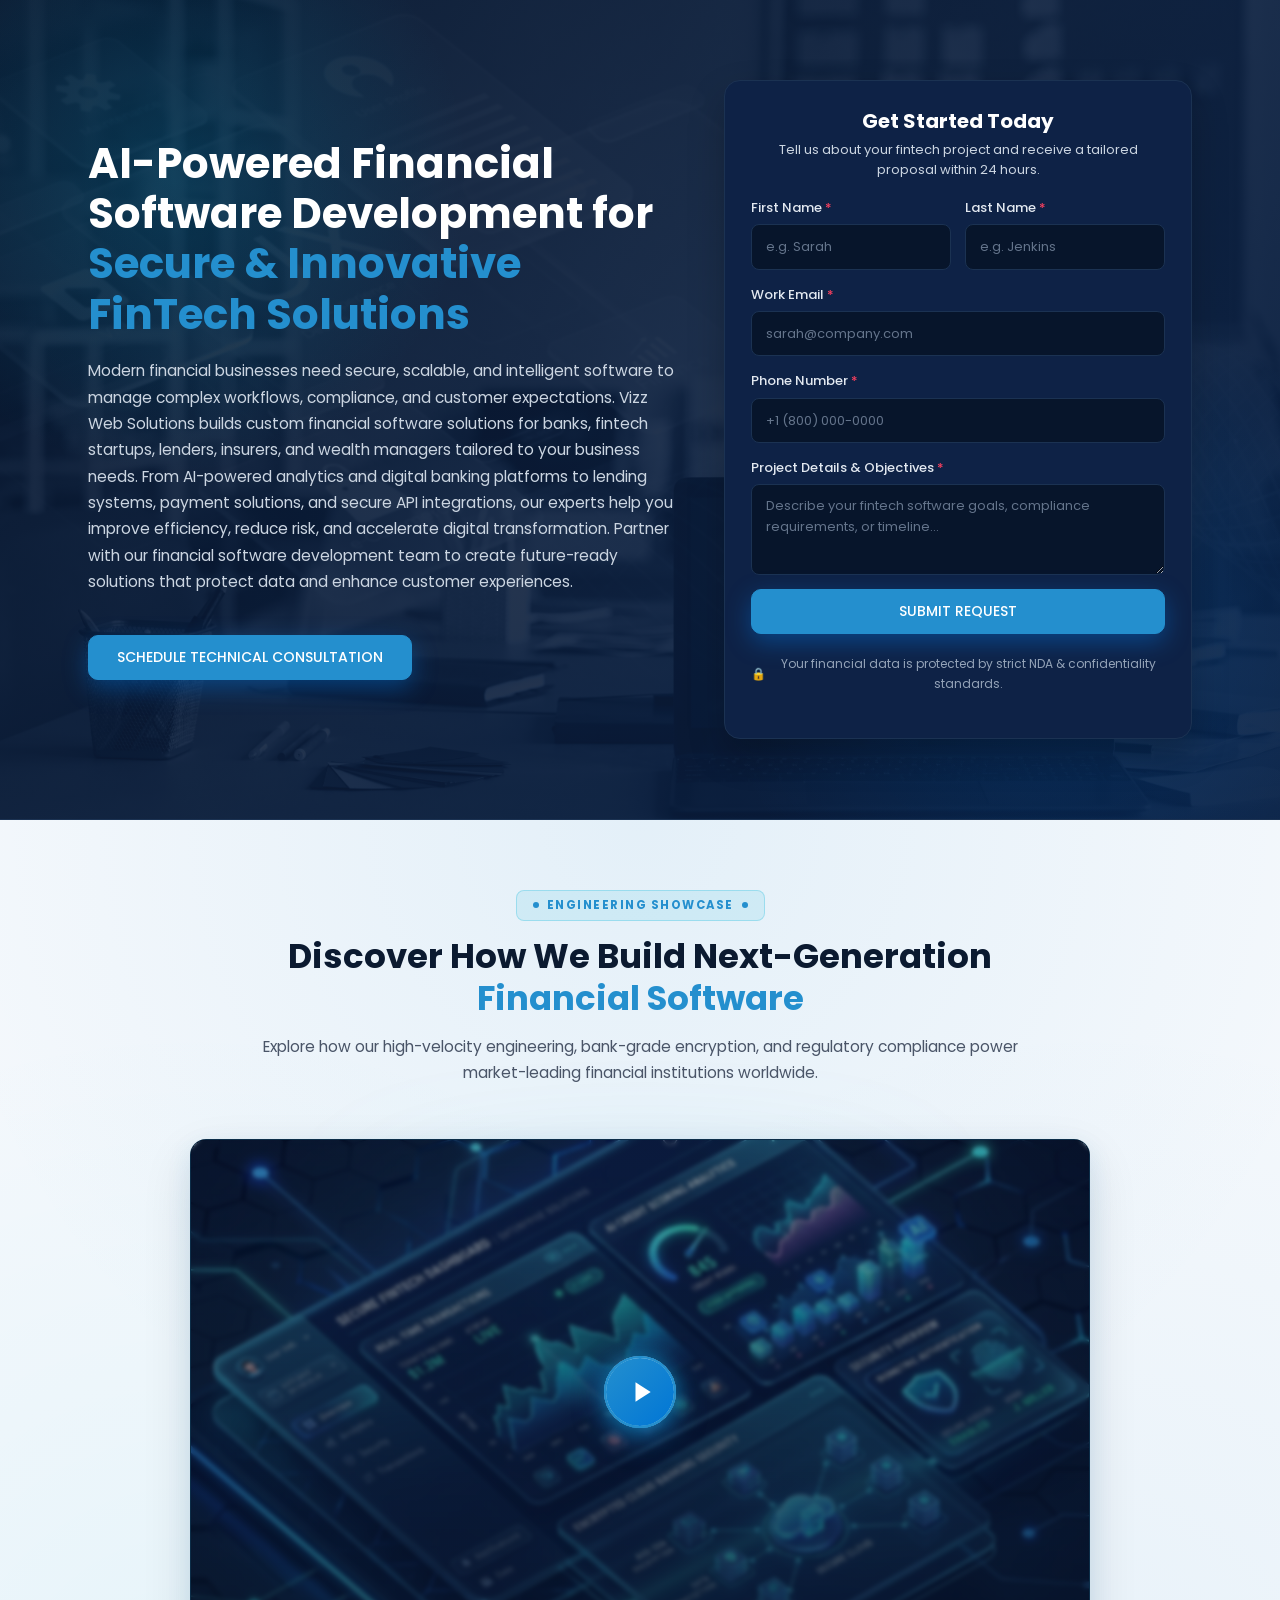
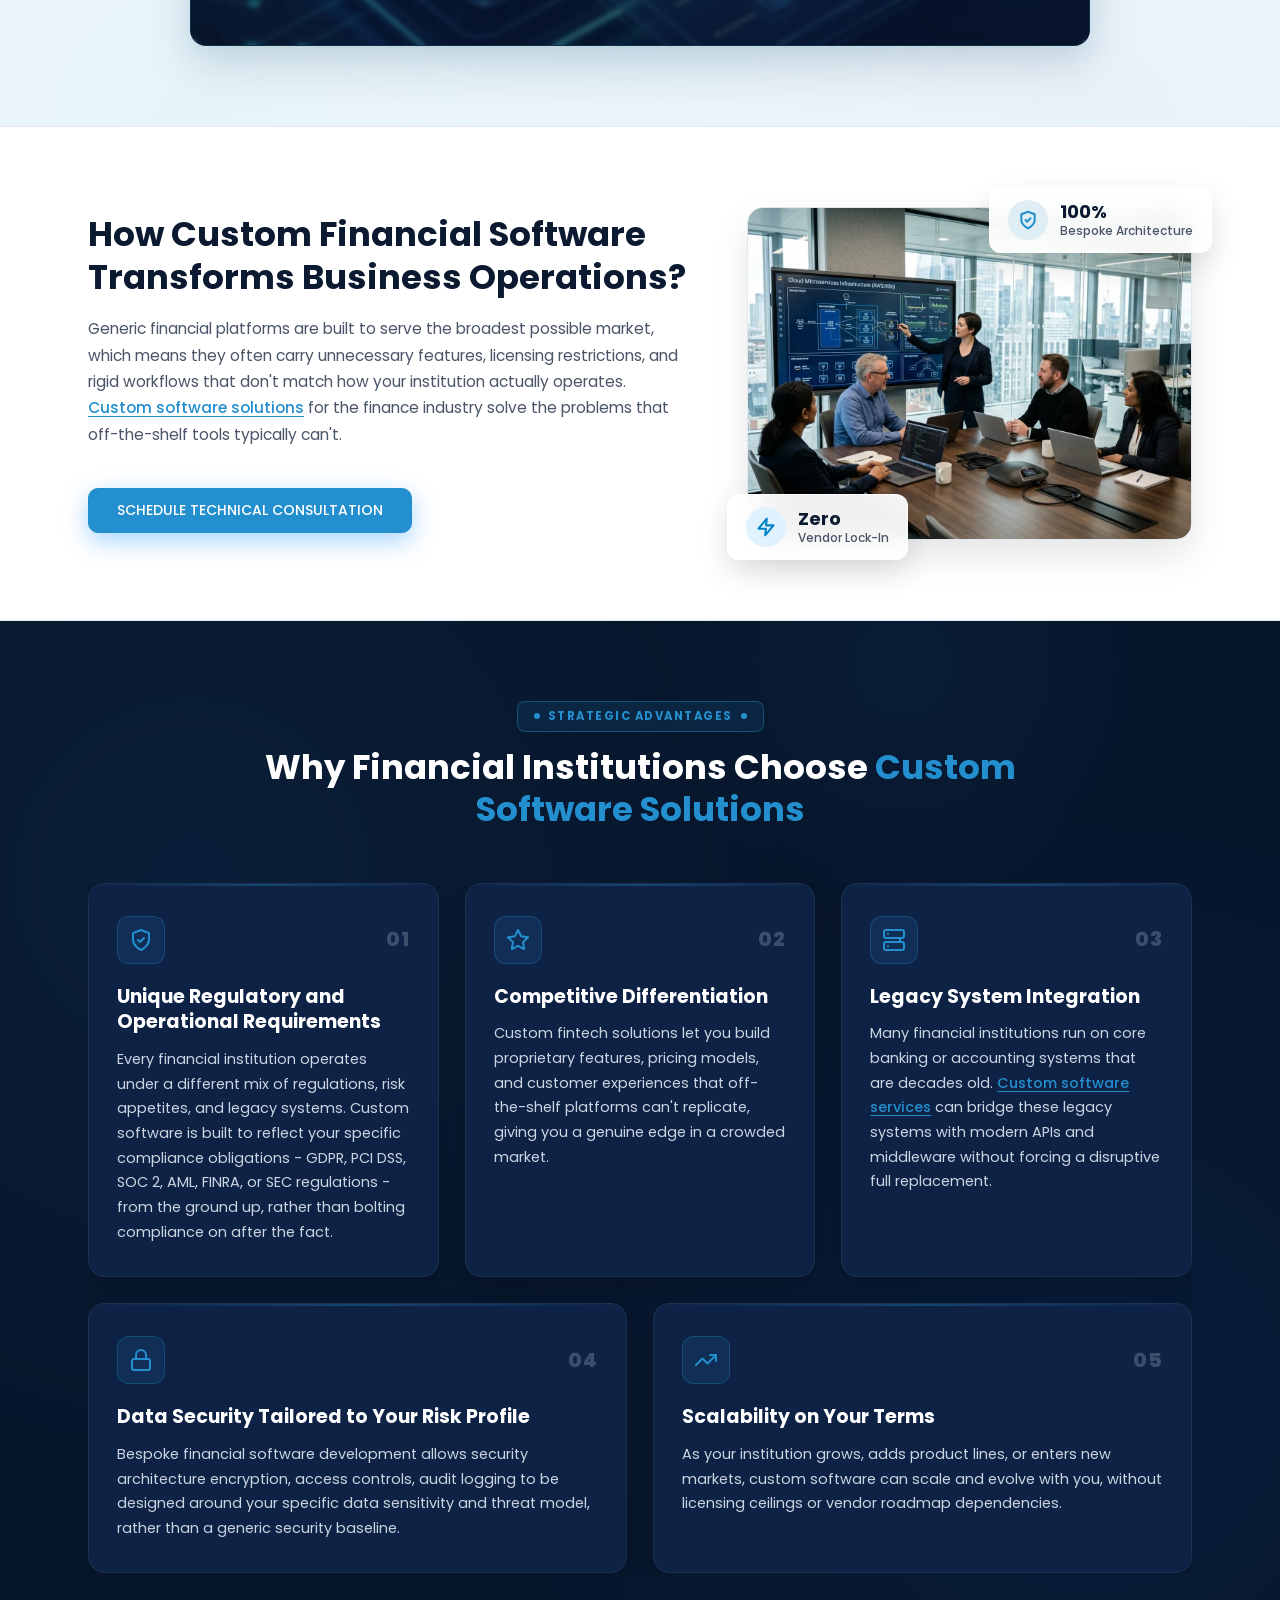
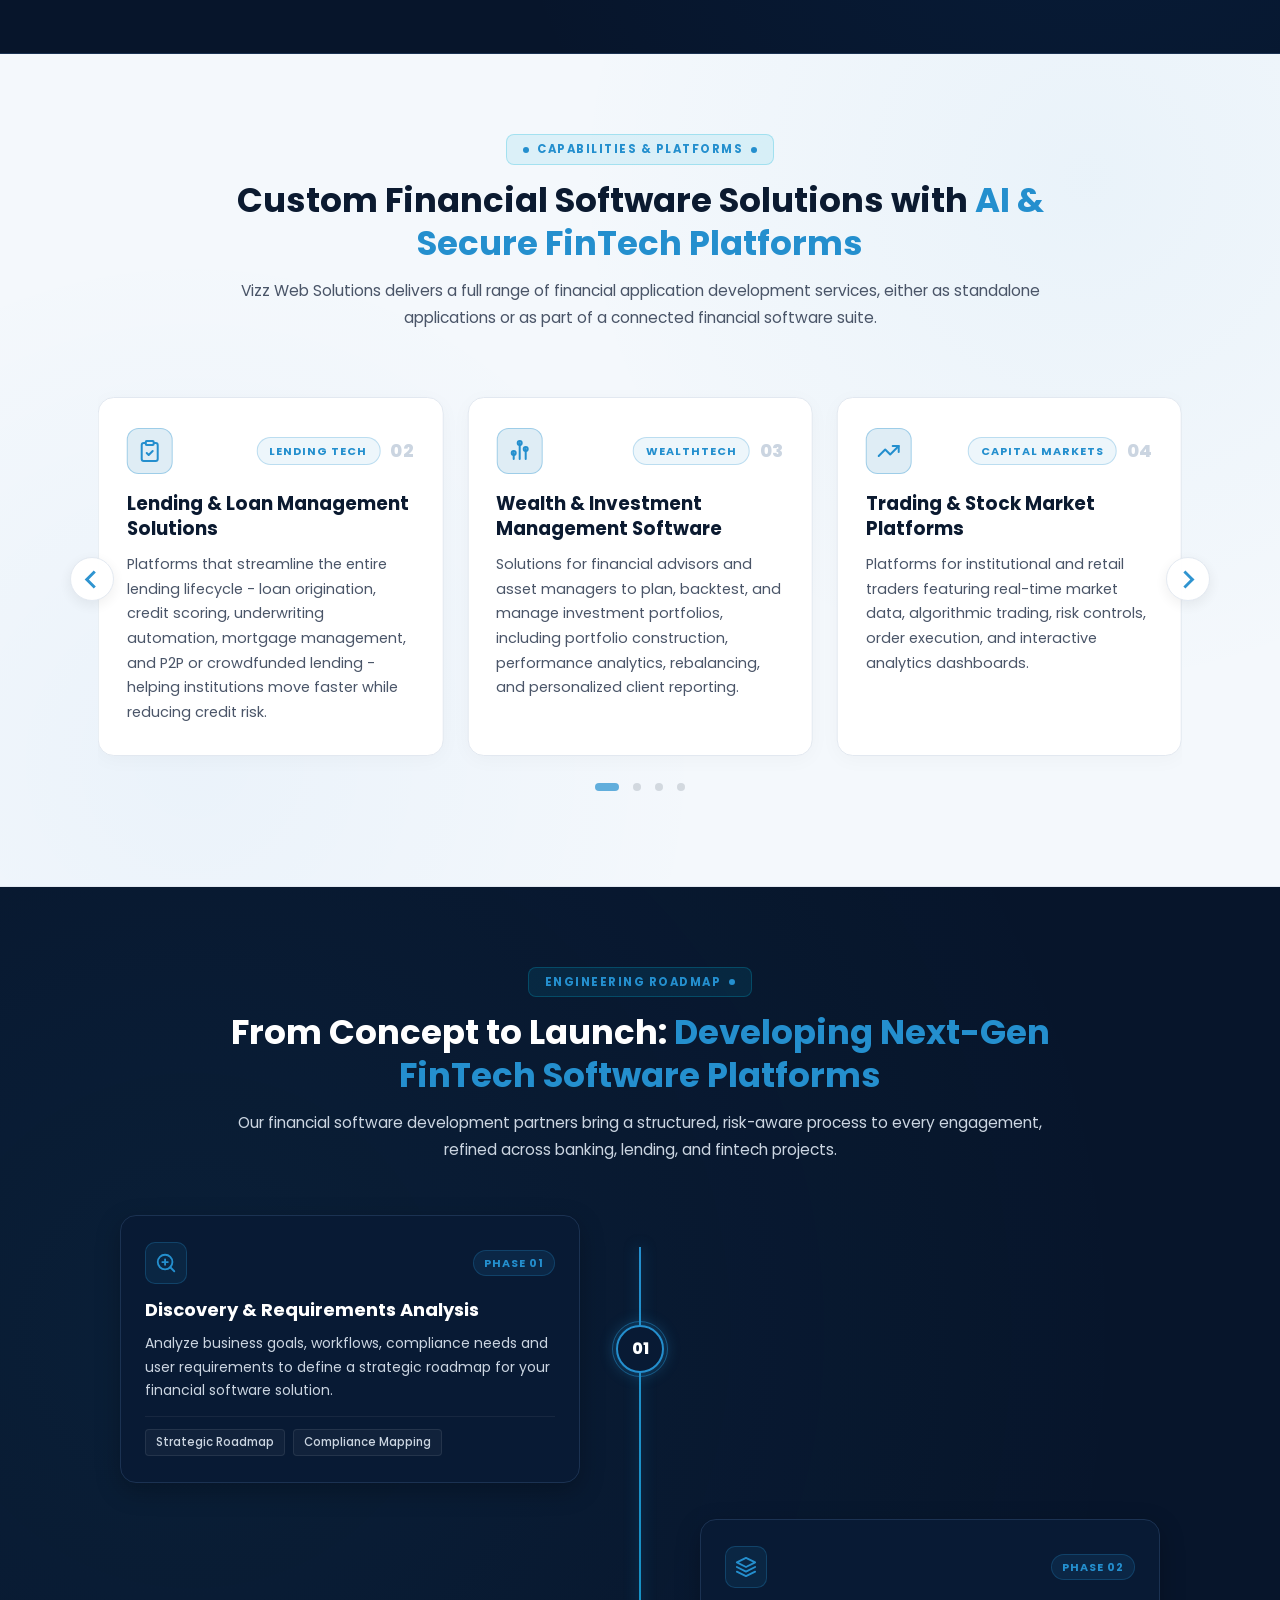
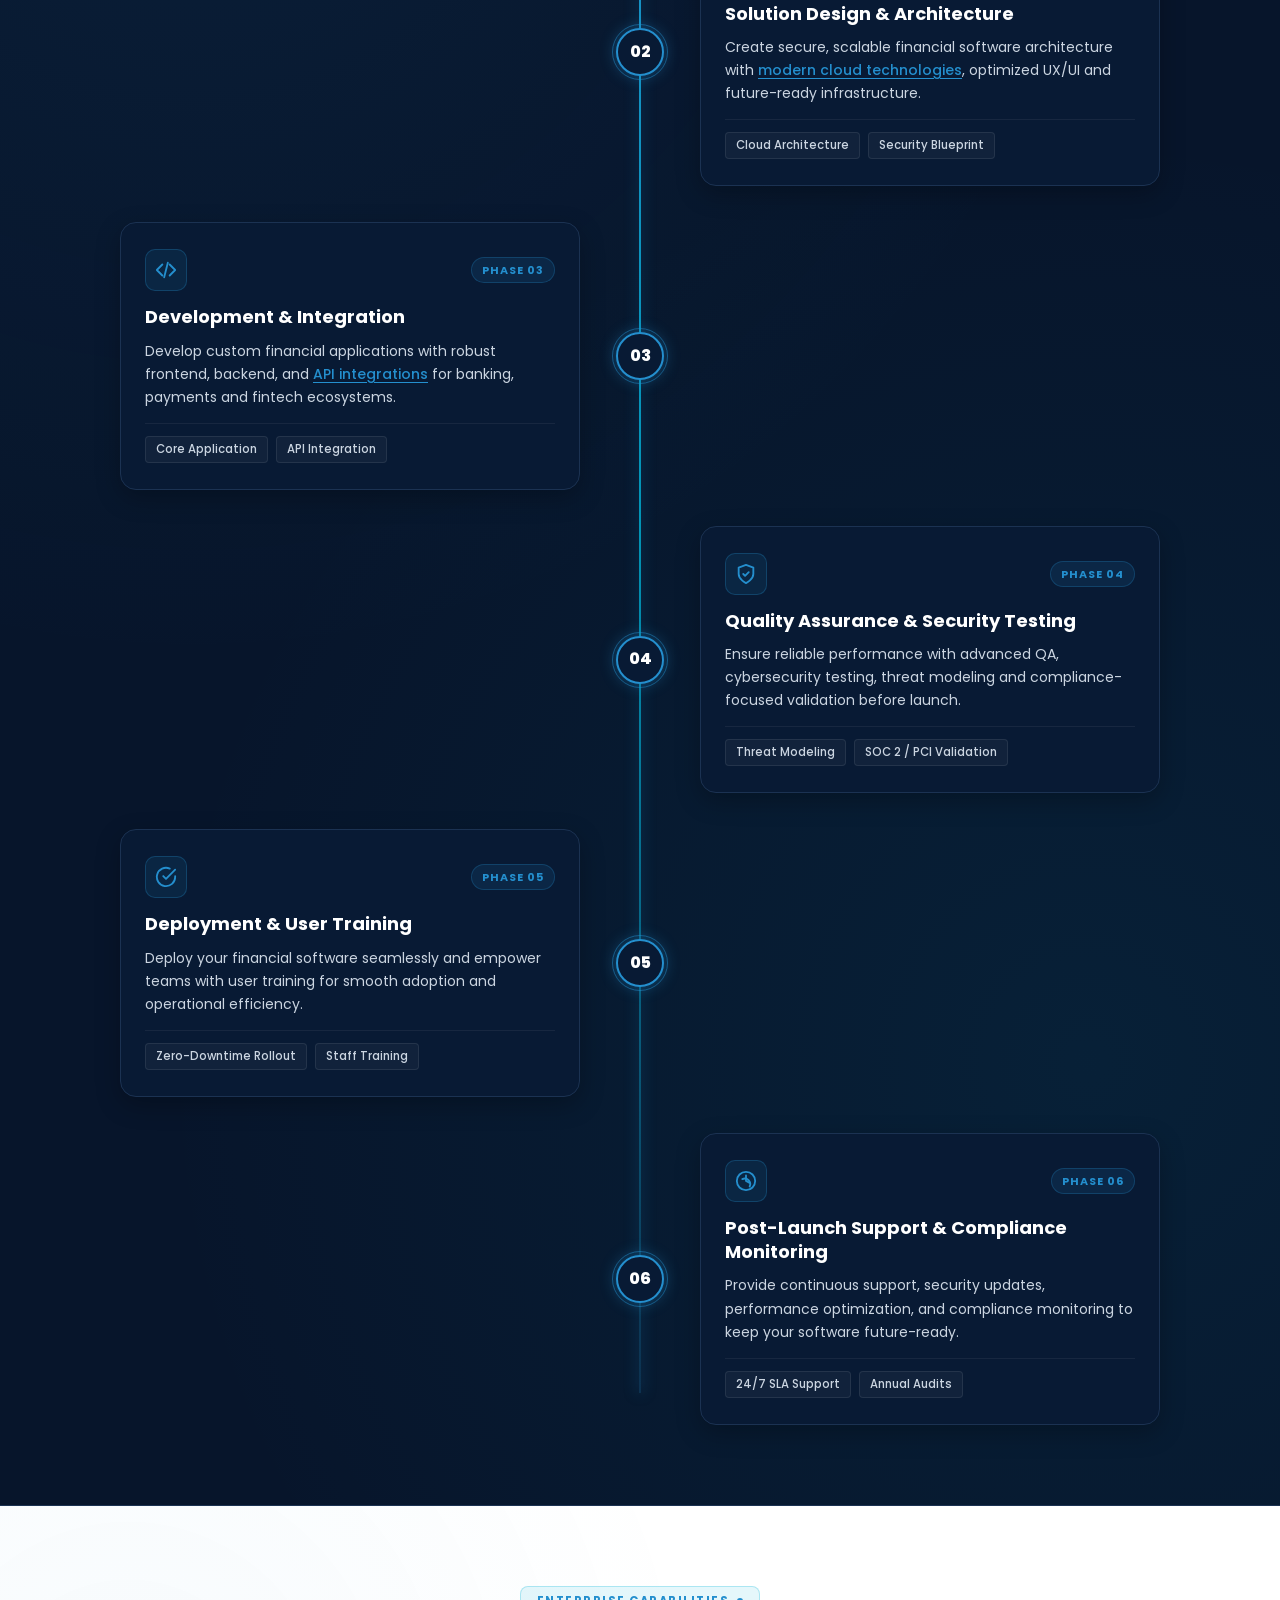
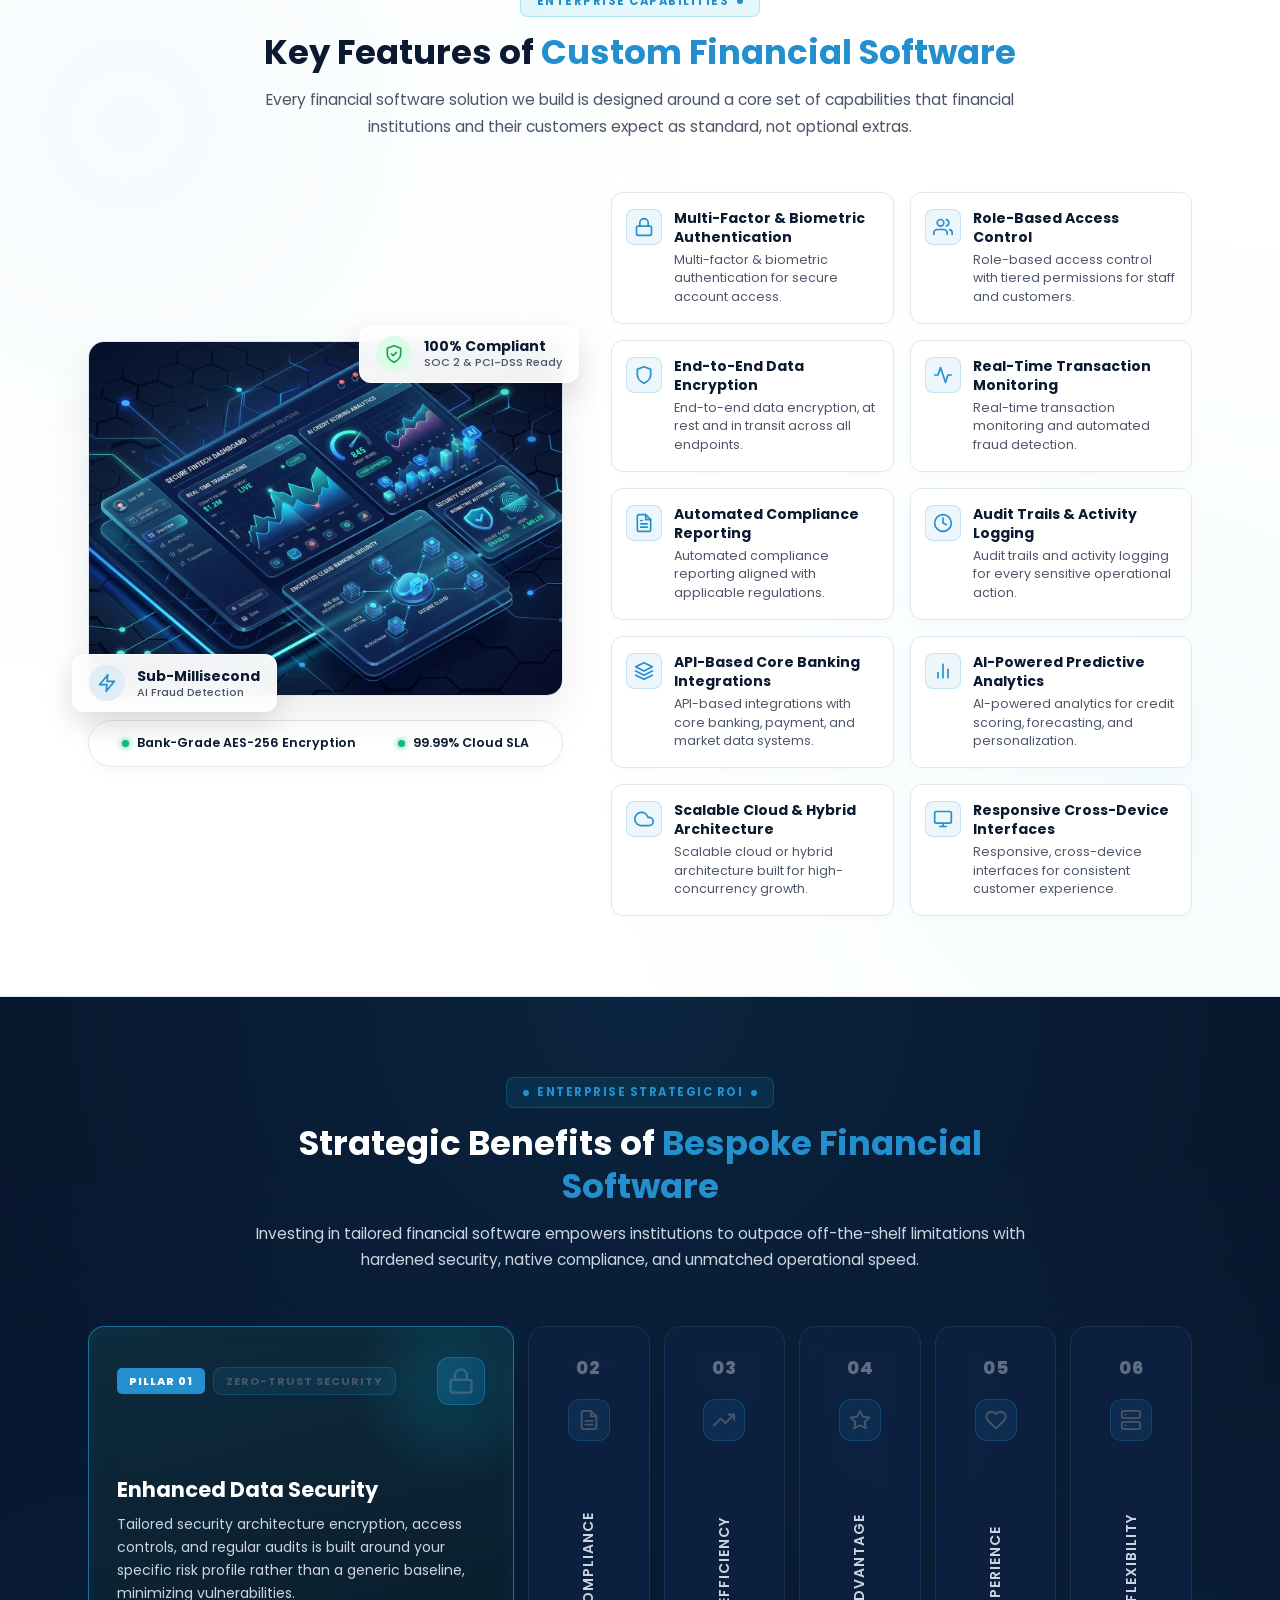
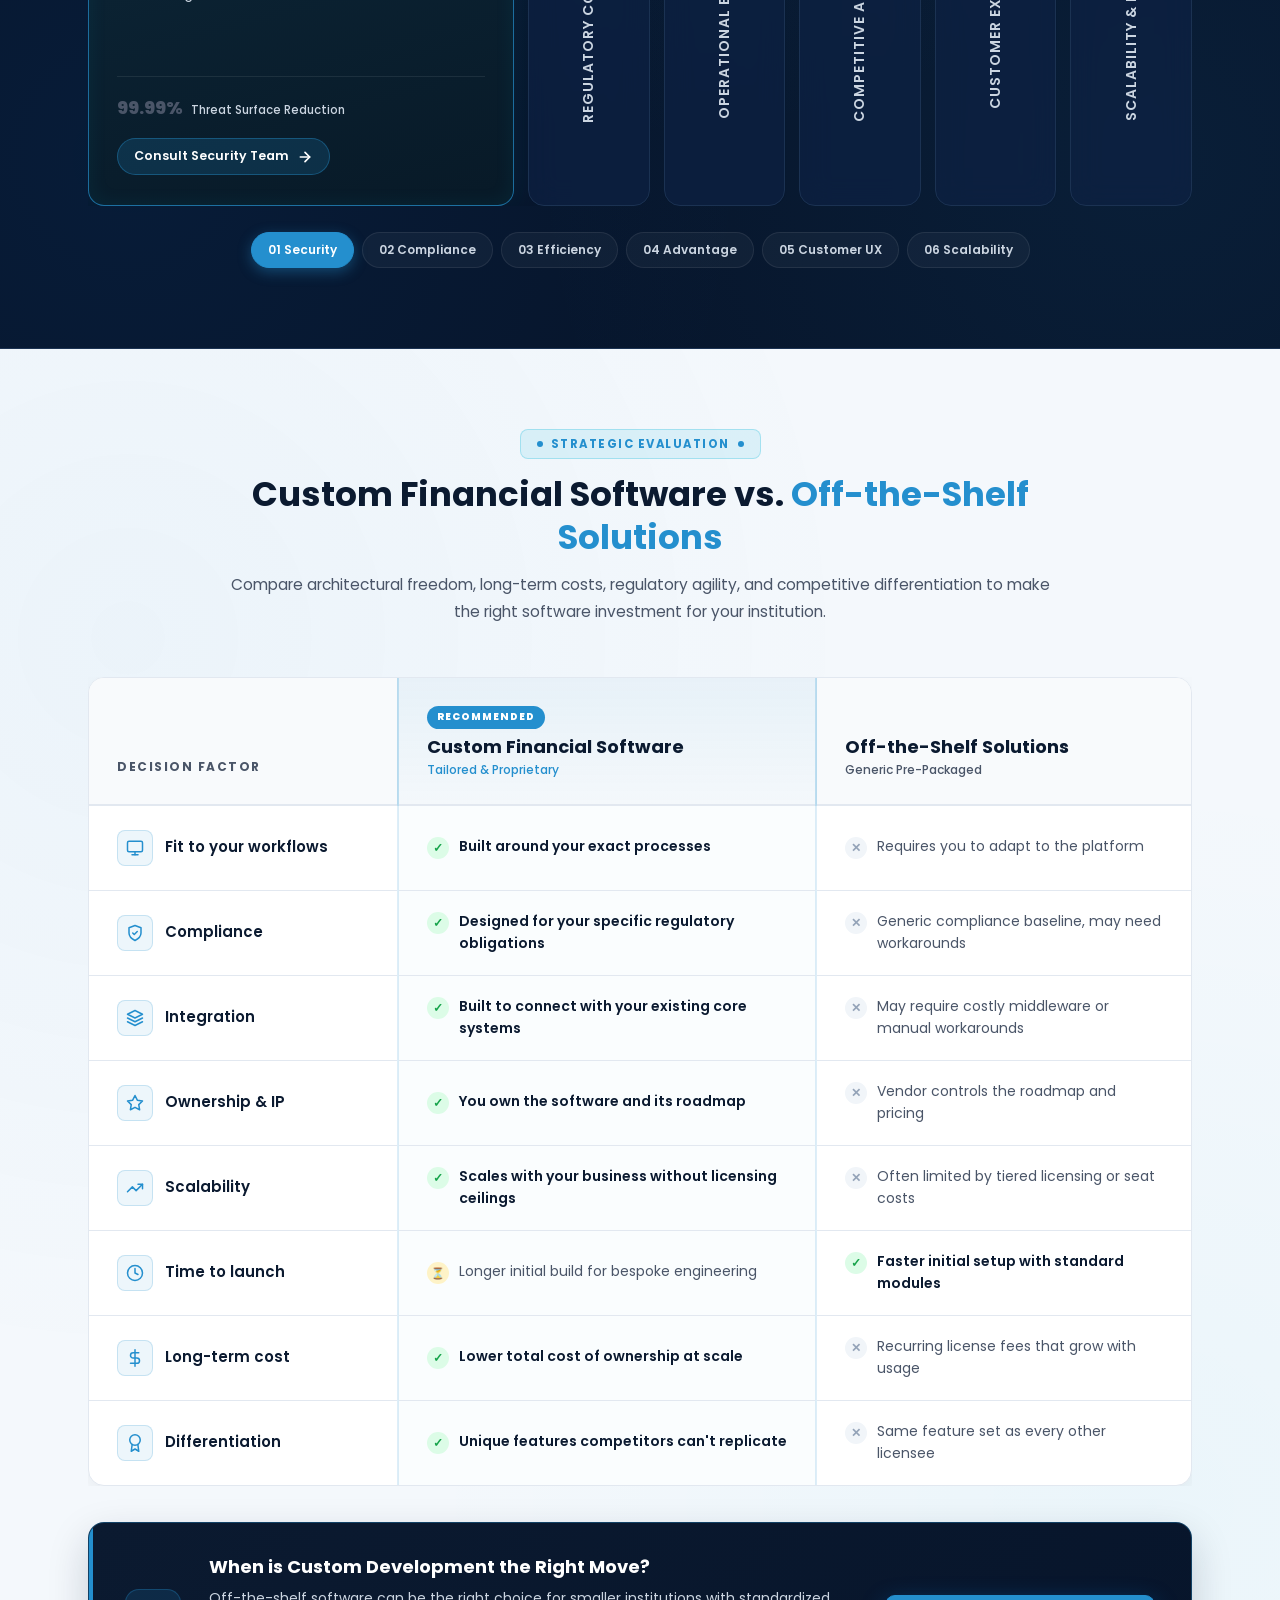
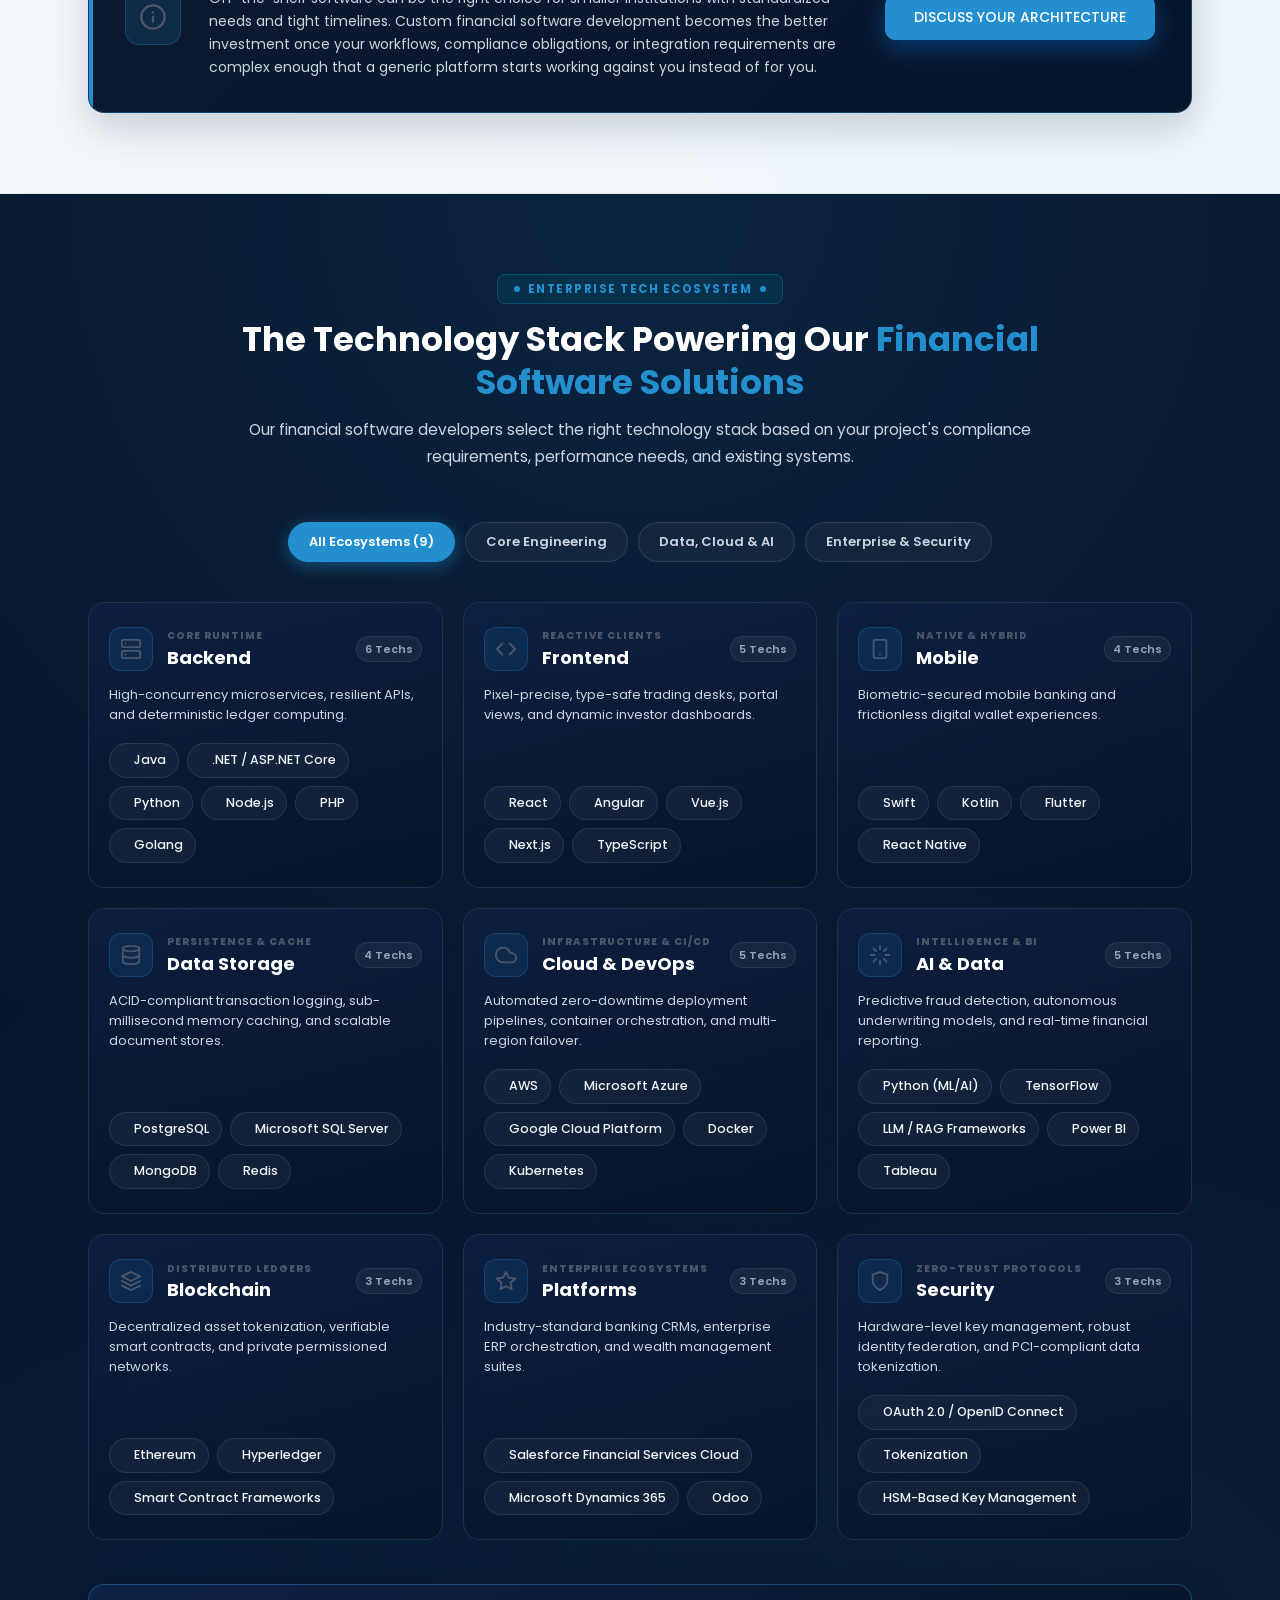
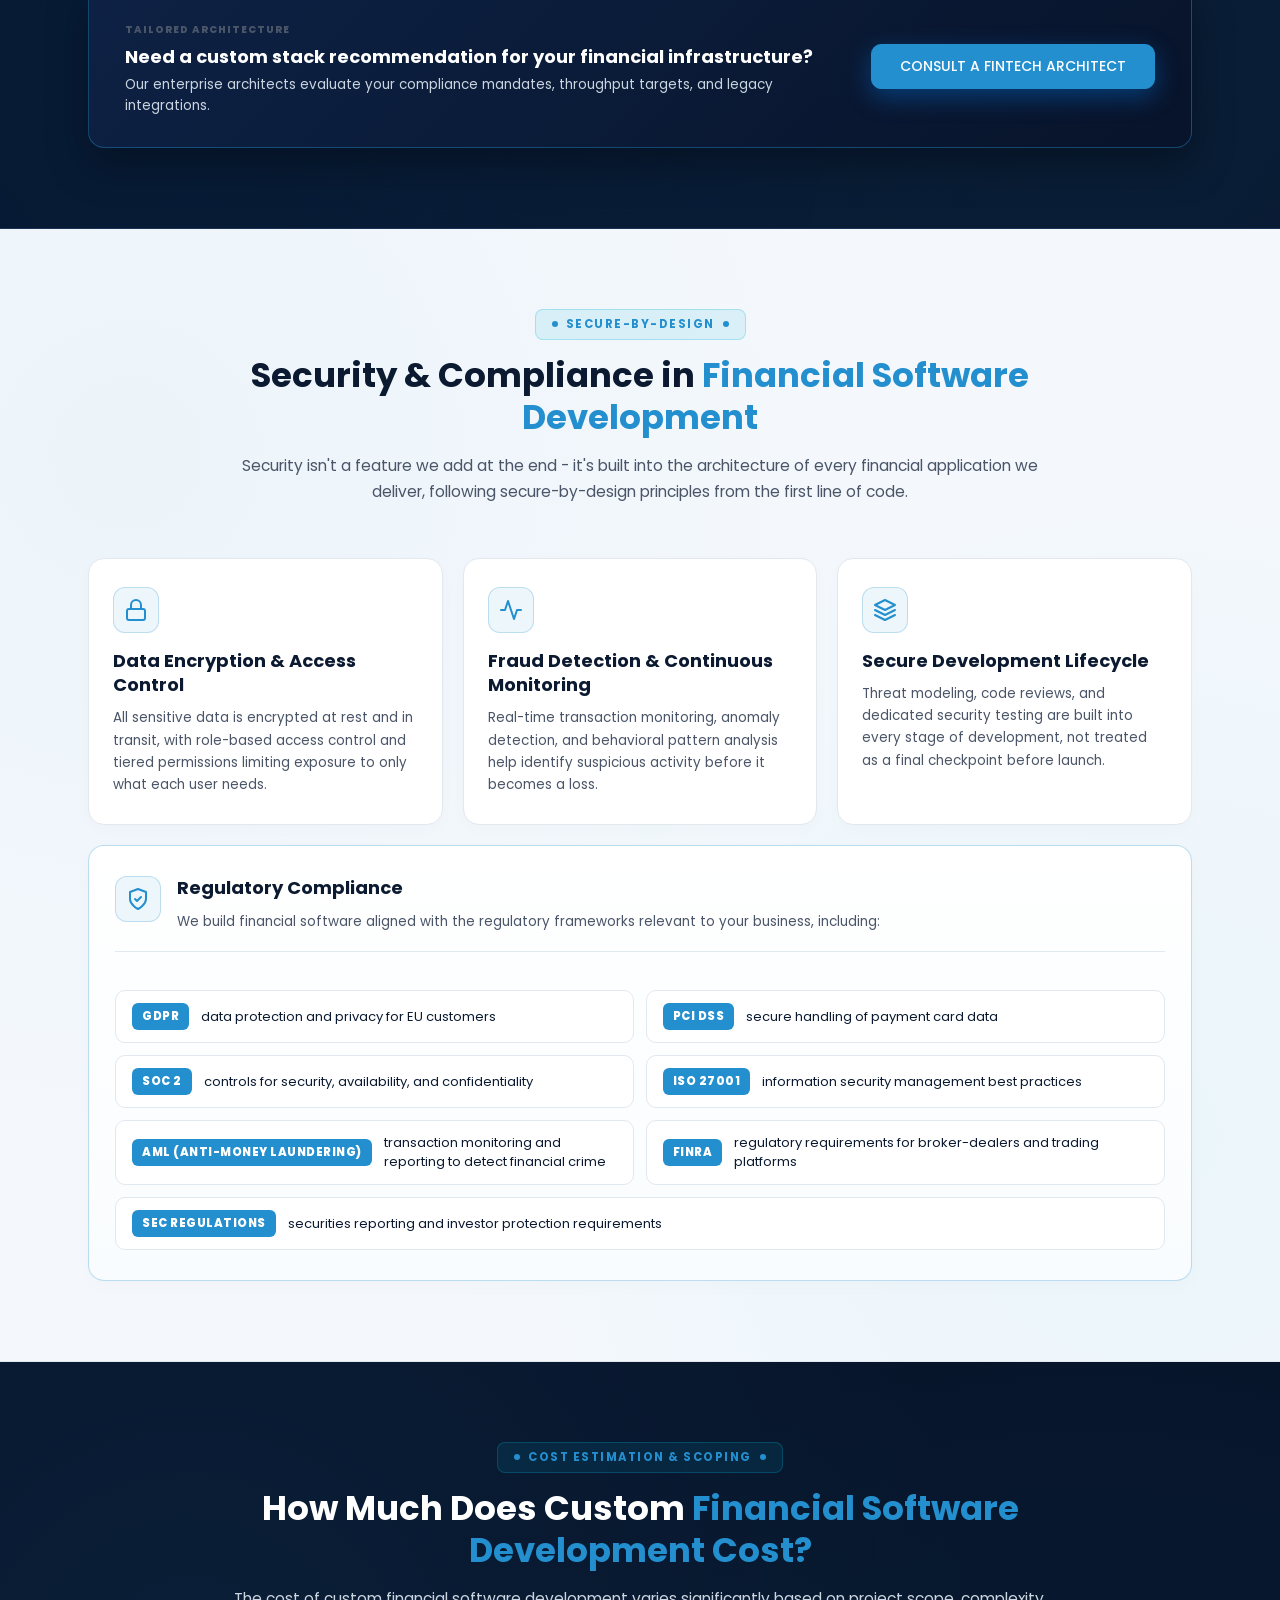
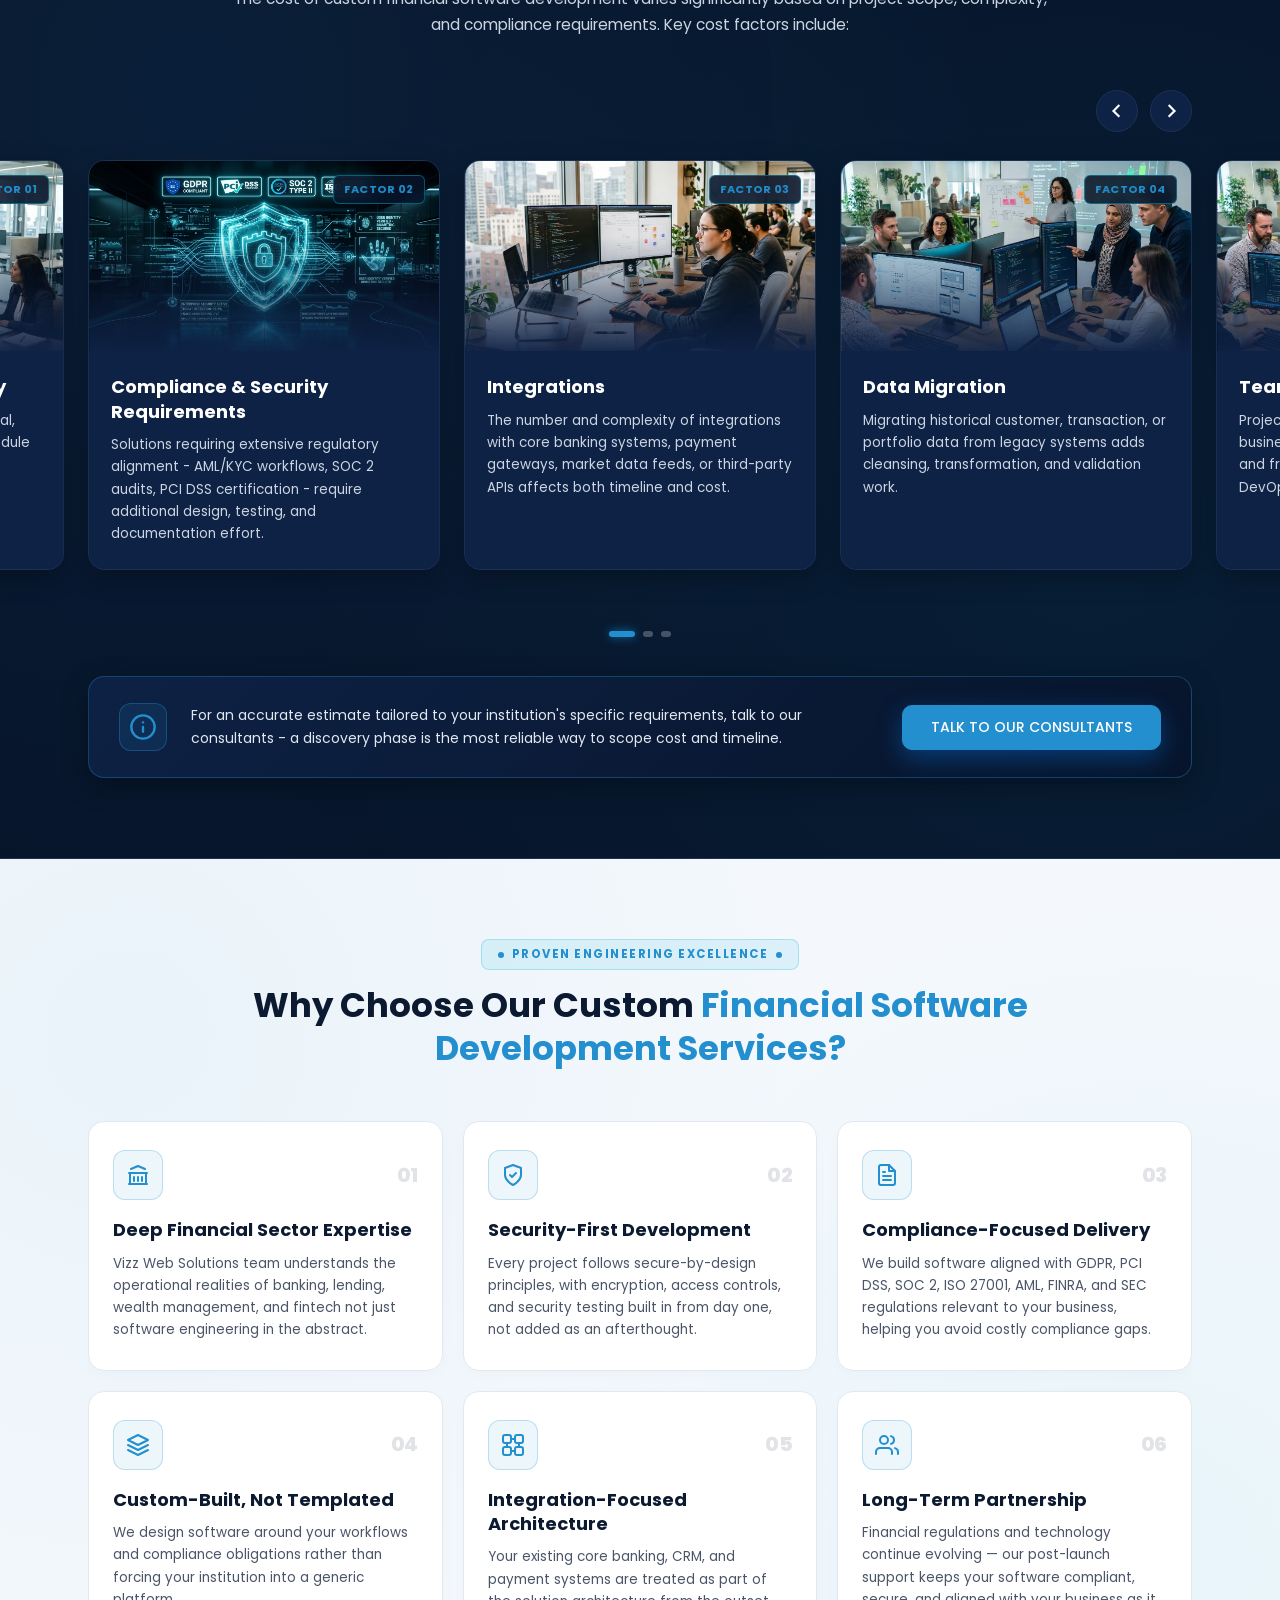
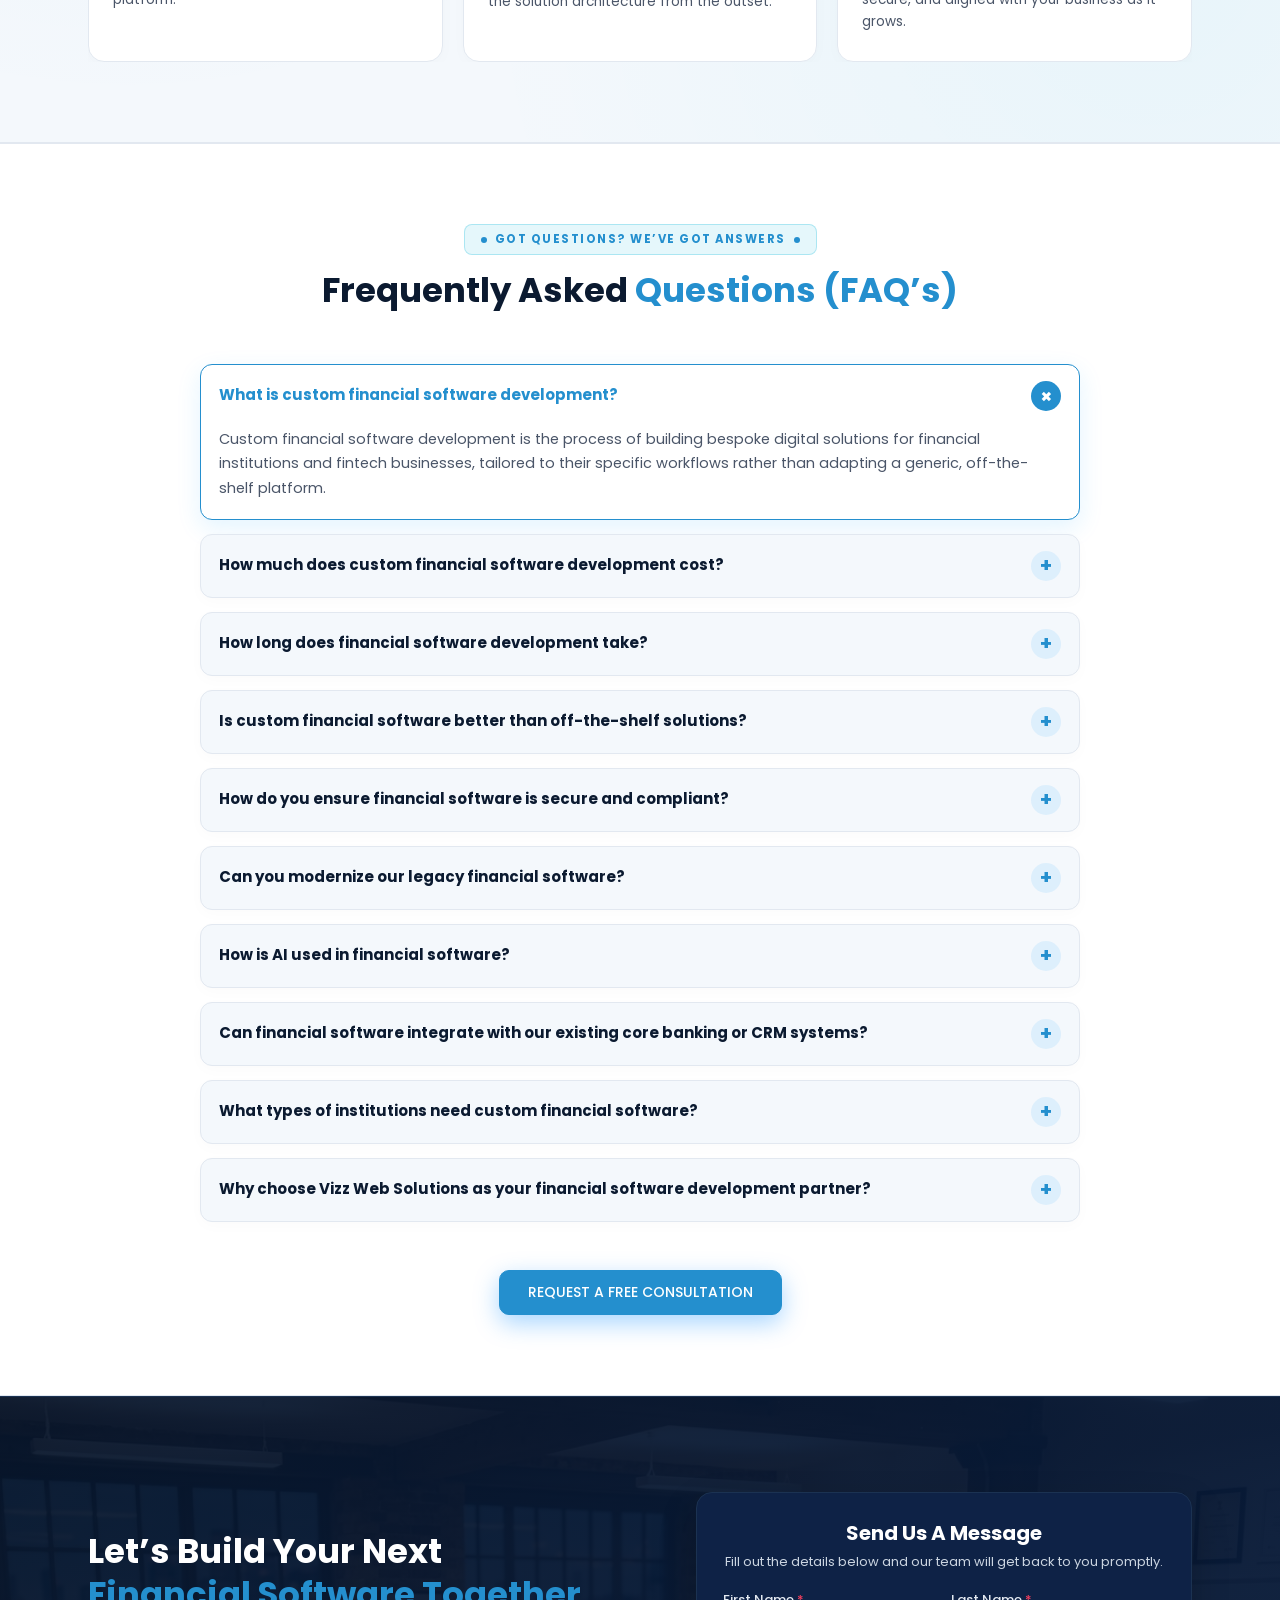
==== commit d4275753: "feat: implement dedicated Fintech page styling with core design system and lead capture hero section" ====
--- a/finetech.html
+++ b/finetech.html
@@ -36,7 +36,7 @@
       <div class="vizz-container">
 
         <div class="hero-section-flex">
-          <!-- LEFT COLUMN: CONTENT & VALUE PROPOSITION -->
+          <!-- LEFT COLUMN: CONTENT & VALUE PROPOSITION --> 
           <div class="hero-col-1">
 
             <!-- SINGLE H1 ON THE ENTIRE PAGE -->
@@ -1776,227 +1776,249 @@
           <button type="button" class="tech-filter-btn" data-filter="enterprise" role="tab" aria-selected="false">Enterprise &amp; Security</button>
         </div>
 
-        <!-- 3x3 Bento Ecosystem Matrix Grid -->
-        <div class="techstack-bento-grid" id="techstack-grid">
-
-          <!-- 1. BACKEND -->
-          <article class="techstack-card" data-category="core">
-            <div class="techstack-card-header">
-              <div class="tech-category-icon-box" aria-hidden="true">
-                <svg width="22" height="22" viewBox="0 0 24 24" fill="none" stroke="currentColor" stroke-width="2" stroke-linecap="round" stroke-linejoin="round">
-                  <rect x="2" y="2" width="20" height="8" rx="2" ry="2"></rect>
-                  <rect x="2" y="14" width="20" height="8" rx="2" ry="2"></rect>
-                  <line x1="6" y1="6" x2="6.01" y2="6"></line>
-                  <line x1="6" y1="18" x2="6.01" y2="18"></line>
-                </svg>
-              </div>
-              <div class="tech-header-info">
-                <span class="tech-domain-pill">CORE RUNTIME</span>
-                <h3 class="tech-category-title text-white">Backend</h3>
-              </div>
-              <span class="tech-count-badge">6 Techs</span>
-            </div>
-            <p class="tech-category-desc text-muted-dark">High-concurrency microservices, resilient APIs, and deterministic ledger computing.</p>
-            <div class="tech-pills-list">
-              <span class="tech-pill"><span class="tech-pill-dot"></span>Java</span>
-              <span class="tech-pill"><span class="tech-pill-dot"></span>.NET / ASP.NET Core</span>
-              <span class="tech-pill"><span class="tech-pill-dot"></span>Python</span>
-              <span class="tech-pill"><span class="tech-pill-dot"></span>Node.js</span>
-              <span class="tech-pill"><span class="tech-pill-dot"></span>PHP</span>
-              <span class="tech-pill"><span class="tech-pill-dot"></span>Golang</span>
-            </div>
-          </article>
-
-          <!-- 2. FRONTEND -->
-          <article class="techstack-card" data-category="core">
-            <div class="techstack-card-header">
-              <div class="tech-category-icon-box" aria-hidden="true">
-                <svg width="22" height="22" viewBox="0 0 24 24" fill="none" stroke="currentColor" stroke-width="2" stroke-linecap="round" stroke-linejoin="round">
-                  <polyline points="16 18 22 12 16 6"></polyline>
-                  <polyline points="8 6 2 12 8 18"></polyline>
-                </svg>
-              </div>
-              <div class="tech-header-info">
-                <span class="tech-domain-pill">REACTIVE CLIENTS</span>
-                <h3 class="tech-category-title text-white">Frontend</h3>
-              </div>
-              <span class="tech-count-badge">5 Techs</span>
-            </div>
-            <p class="tech-category-desc text-muted-dark">Pixel-precise, type-safe trading desks, portal views, and dynamic investor dashboards.</p>
-            <div class="tech-pills-list">
-              <span class="tech-pill"><span class="tech-pill-dot"></span>React</span>
-              <span class="tech-pill"><span class="tech-pill-dot"></span>Angular</span>
-              <span class="tech-pill"><span class="tech-pill-dot"></span>Vue.js</span>
-              <span class="tech-pill"><span class="tech-pill-dot"></span>Next.js</span>
-              <span class="tech-pill"><span class="tech-pill-dot"></span>TypeScript</span>
-            </div>
-          </article>
-
-          <!-- 3. MOBILE -->
-          <article class="techstack-card" data-category="core">
-            <div class="techstack-card-header">
-              <div class="tech-category-icon-box" aria-hidden="true">
-                <svg width="22" height="22" viewBox="0 0 24 24" fill="none" stroke="currentColor" stroke-width="2" stroke-linecap="round" stroke-linejoin="round">
-                  <rect x="5" y="2" width="14" height="20" rx="2" ry="2"></rect>
-                  <line x1="12" y1="18" x2="12.01" y2="18"></line>
-                </svg>
-              </div>
-              <div class="tech-header-info">
-                <span class="tech-domain-pill">NATIVE &amp; HYBRID</span>
-                <h3 class="tech-category-title text-white">Mobile</h3>
-              </div>
-              <span class="tech-count-badge">4 Techs</span>
-            </div>
-            <p class="tech-category-desc text-muted-dark">Biometric-secured mobile banking and frictionless digital wallet experiences.</p>
-            <div class="tech-pills-list">
-              <span class="tech-pill"><span class="tech-pill-dot"></span>Swift</span>
-              <span class="tech-pill"><span class="tech-pill-dot"></span>Kotlin</span>
-              <span class="tech-pill"><span class="tech-pill-dot"></span>Flutter</span>
-              <span class="tech-pill"><span class="tech-pill-dot"></span>React Native</span>
-            </div>
-          </article>
-
-          <!-- 4. DATA STORAGE -->
-          <article class="techstack-card" data-category="data-cloud">
-            <div class="techstack-card-header">
-              <div class="tech-category-icon-box" aria-hidden="true">
-                <svg width="22" height="22" viewBox="0 0 24 24" fill="none" stroke="currentColor" stroke-width="2" stroke-linecap="round" stroke-linejoin="round">
-                  <ellipse cx="12" cy="5" rx="9" ry="3"></ellipse>
-                  <path d="M21 12c0 1.66-4 3-9 3s-9-1.34-9-3"></path>
-                  <path d="M3 5v14c0 1.66 4 3 9 3s9-1.34 9-3V5"></path>
-                </svg>
-              </div>
-              <div class="tech-header-info">
-                <span class="tech-domain-pill">PERSISTENCE &amp; CACHE</span>
-                <h3 class="tech-category-title text-white">Data Storage</h3>
-              </div>
-              <span class="tech-count-badge">4 Techs</span>
-            </div>
-            <p class="tech-category-desc text-muted-dark">ACID-compliant transaction logging, sub-millisecond memory caching, and scalable document stores.</p>
-            <div class="tech-pills-list">
-              <span class="tech-pill"><span class="tech-pill-dot"></span>PostgreSQL</span>
-              <span class="tech-pill"><span class="tech-pill-dot"></span>Microsoft SQL Server</span>
-              <span class="tech-pill"><span class="tech-pill-dot"></span>MongoDB</span>
-              <span class="tech-pill"><span class="tech-pill-dot"></span>Redis</span>
-            </div>
-          </article>
-
-          <!-- 5. CLOUD & DEVOPS -->
-          <article class="techstack-card" data-category="data-cloud">
-            <div class="techstack-card-header">
-              <div class="tech-category-icon-box" aria-hidden="true">
-                <svg width="22" height="22" viewBox="0 0 24 24" fill="none" stroke="currentColor" stroke-width="2" stroke-linecap="round" stroke-linejoin="round">
-                  <path d="M18 10h-1.26A8 8 0 1 0 9 20h9a5 5 0 0 0 0-10z"></path>
-                </svg>
-              </div>
-              <div class="tech-header-info">
-                <span class="tech-domain-pill">INFRASTRUCTURE &amp; CI/CD</span>
-                <h3 class="tech-category-title text-white">Cloud &amp; DevOps</h3>
-              </div>
-              <span class="tech-count-badge">5 Techs</span>
-            </div>
-            <p class="tech-category-desc text-muted-dark">Automated zero-downtime deployment pipelines, container orchestration, and multi-region failover.</p>
-            <div class="tech-pills-list">
-              <span class="tech-pill"><span class="tech-pill-dot"></span>AWS</span>
-              <span class="tech-pill"><span class="tech-pill-dot"></span>Microsoft Azure</span>
-              <span class="tech-pill"><span class="tech-pill-dot"></span>Google Cloud Platform</span>
-              <span class="tech-pill"><span class="tech-pill-dot"></span>Docker</span>
-              <span class="tech-pill"><span class="tech-pill-dot"></span>Kubernetes</span>
-            </div>
-          </article>
-
-          <!-- 6. AI & DATA -->
-          <article class="techstack-card" data-category="data-cloud">
-            <div class="techstack-card-header">
-              <div class="tech-category-icon-box" aria-hidden="true">
-                <svg width="22" height="22" viewBox="0 0 24 24" fill="none" stroke="currentColor" stroke-width="2" stroke-linecap="round" stroke-linejoin="round">
-                  <path d="M12 2v4M12 18v4M4.93 4.93l2.83 2.83M16.24 16.24l2.83 2.83M2 12h4M18 12h4M4.93 19.07l2.83-2.83M16.24 7.76l2.83-2.83"></path>
-                </svg>
-              </div>
-              <div class="tech-header-info">
-                <span class="tech-domain-pill">INTELLIGENCE &amp; BI</span>
-                <h3 class="tech-category-title text-white">AI &amp; Data</h3>
-              </div>
-              <span class="tech-count-badge">5 Techs</span>
-            </div>
-            <p class="tech-category-desc text-muted-dark">Predictive fraud detection, autonomous underwriting models, and real-time financial reporting.</p>
-            <div class="tech-pills-list">
-              <span class="tech-pill"><span class="tech-pill-dot"></span>Python (ML/AI)</span>
-              <span class="tech-pill"><span class="tech-pill-dot"></span>TensorFlow</span>
-              <span class="tech-pill"><span class="tech-pill-dot"></span>LLM / RAG Frameworks</span>
-              <span class="tech-pill"><span class="tech-pill-dot"></span>Power BI</span>
-              <span class="tech-pill"><span class="tech-pill-dot"></span>Tableau</span>
-            </div>
-          </article>
-
-          <!-- 7. BLOCKCHAIN -->
-          <article class="techstack-card" data-category="enterprise">
-            <div class="techstack-card-header">
-              <div class="tech-category-icon-box" aria-hidden="true">
-                <svg width="22" height="22" viewBox="0 0 24 24" fill="none" stroke="currentColor" stroke-width="2" stroke-linecap="round" stroke-linejoin="round">
-                  <polygon points="12 2 2 7 12 12 22 7 12 2"></polygon>
-                  <polyline points="2 17 12 22 22 17"></polyline>
-                  <polyline points="2 12 12 17 22 12"></polyline>
-                </svg>
-              </div>
-              <div class="tech-header-info">
-                <span class="tech-domain-pill">DISTRIBUTED LEDGERS</span>
-                <h3 class="tech-category-title text-white">Blockchain</h3>
-              </div>
-              <span class="tech-count-badge">3 Techs</span>
-            </div>
-            <p class="tech-category-desc text-muted-dark">Decentralized asset tokenization, verifiable smart contracts, and private permissioned networks.</p>
-            <div class="tech-pills-list">
-              <span class="tech-pill"><span class="tech-pill-dot"></span>Ethereum</span>
-              <span class="tech-pill"><span class="tech-pill-dot"></span>Hyperledger</span>
-              <span class="tech-pill"><span class="tech-pill-dot"></span>Smart Contract Frameworks</span>
-            </div>
-          </article>
-
-          <!-- 8. PLATFORMS -->
-          <article class="techstack-card" data-category="enterprise">
-            <div class="techstack-card-header">
-              <div class="tech-category-icon-box" aria-hidden="true">
-                <svg width="22" height="22" viewBox="0 0 24 24" fill="none" stroke="currentColor" stroke-width="2" stroke-linecap="round" stroke-linejoin="round">
-                  <polygon points="12 2 15.09 8.26 22 9.27 17 14.14 18.18 21.02 12 17.77 5.82 21.02 7 14.14 2 9.27 8.91 8.26 12 2"></polygon>
-                </svg>
-              </div>
-              <div class="tech-header-info">
-                <span class="tech-domain-pill">ENTERPRISE ECOSYSTEMS</span>
-                <h3 class="tech-category-title text-white">Platforms</h3>
-              </div>
-              <span class="tech-count-badge">3 Techs</span>
-            </div>
-            <p class="tech-category-desc text-muted-dark">Industry-standard banking CRMs, enterprise ERP orchestration, and wealth management suites.</p>
-            <div class="tech-pills-list">
-              <span class="tech-pill"><span class="tech-pill-dot"></span>Salesforce Financial Services Cloud</span>
-              <span class="tech-pill"><span class="tech-pill-dot"></span>Microsoft Dynamics 365</span>
-              <span class="tech-pill"><span class="tech-pill-dot"></span>Odoo</span>
-            </div>
-          </article>
-
-          <!-- 9. SECURITY -->
-          <article class="techstack-card" data-category="enterprise">
-            <div class="techstack-card-header">
-              <div class="tech-category-icon-box" aria-hidden="true">
-                <svg width="22" height="22" viewBox="0 0 24 24" fill="none" stroke="currentColor" stroke-width="2" stroke-linecap="round" stroke-linejoin="round">
-                  <path d="M12 22s8-4 8-10V5l-8-3-8 3v7c0 6 8 10 8 10z"></path>
-                </svg>
-              </div>
-              <div class="tech-header-info">
-                <span class="tech-domain-pill">ZERO-TRUST PROTOCOLS</span>
-                <h3 class="tech-category-title text-white">Security</h3>
-              </div>
-              <span class="tech-count-badge">3 Techs</span>
-            </div>
-            <p class="tech-category-desc text-muted-dark">Hardware-level key management, robust identity federation, and PCI-compliant data tokenization.</p>
-            <div class="tech-pills-list">
-              <span class="tech-pill"><span class="tech-pill-dot"></span>OAuth 2.0 / OpenID Connect</span>
-              <span class="tech-pill"><span class="tech-pill-dot"></span>Tokenization</span>
-              <span class="tech-pill"><span class="tech-pill-dot"></span>HSM-Based Key Management</span>
-            </div>
-          </article>
-
+        <!-- Splide Slider Wrapper (Mobile/Tablet Slider & Desktop Grid) -->
+        <div class="splide techstack-slider" id="fintech-techstack-slider" aria-label="Technology Stack Slider">
+          <div class="splide__track">
+            <ul class="splide__list techstack-bento-grid" id="techstack-grid">
+
+              <!-- 1. BACKEND -->
+              <li class="splide__slide techstack-slide" data-category="core">
+                <article class="techstack-card" data-category="core">
+                  <div class="techstack-card-header">
+                    <div class="tech-category-icon-box" aria-hidden="true">
+                      <svg width="22" height="22" viewBox="0 0 24 24" fill="none" stroke="currentColor" stroke-width="2" stroke-linecap="round" stroke-linejoin="round">
+                        <rect x="2" y="2" width="20" height="8" rx="2" ry="2"></rect>
+                        <rect x="2" y="14" width="20" height="8" rx="2" ry="2"></rect>
+                        <line x1="6" y1="6" x2="6.01" y2="6"></line>
+                        <line x1="6" y1="18" x2="6.01" y2="18"></line>
+                      </svg>
+                    </div>
+                    <div class="tech-header-info">
+                      <span class="tech-domain-pill">CORE RUNTIME</span>
+                      <h3 class="tech-category-title text-white">Backend</h3>
+                    </div>
+                    <span class="tech-count-badge">6 Techs</span>
+                  </div>
+                  <p class="tech-category-desc text-muted-dark">High-concurrency microservices, resilient APIs, and deterministic ledger computing.</p>
+                  <div class="tech-pills-list">
+                    <span class="tech-pill"><span class="tech-pill-dot"></span>Java</span>
+                    <span class="tech-pill"><span class="tech-pill-dot"></span>.NET / ASP.NET Core</span>
+                    <span class="tech-pill"><span class="tech-pill-dot"></span>Python</span>
+                    <span class="tech-pill"><span class="tech-pill-dot"></span>Node.js</span>
+                    <span class="tech-pill"><span class="tech-pill-dot"></span>PHP</span>
+                    <span class="tech-pill"><span class="tech-pill-dot"></span>Golang</span>
+                  </div>
+                </article>
+              </li>
+
+              <!-- 2. FRONTEND -->
+              <li class="splide__slide techstack-slide" data-category="core">
+                <article class="techstack-card" data-category="core">
+                  <div class="techstack-card-header">
+                    <div class="tech-category-icon-box" aria-hidden="true">
+                      <svg width="22" height="22" viewBox="0 0 24 24" fill="none" stroke="currentColor" stroke-width="2" stroke-linecap="round" stroke-linejoin="round">
+                        <polyline points="16 18 22 12 16 6"></polyline>
+                        <polyline points="8 6 2 12 8 18"></polyline>
+                      </svg>
+                    </div>
+                    <div class="tech-header-info">
+                      <span class="tech-domain-pill">REACTIVE CLIENTS</span>
+                      <h3 class="tech-category-title text-white">Frontend</h3>
+                    </div>
+                    <span class="tech-count-badge">5 Techs</span>
+                  </div>
+                  <p class="tech-category-desc text-muted-dark">Pixel-precise, type-safe trading desks, portal views, and dynamic investor dashboards.</p>
+                  <div class="tech-pills-list">
+                    <span class="tech-pill"><span class="tech-pill-dot"></span>React</span>
+                    <span class="tech-pill"><span class="tech-pill-dot"></span>Angular</span>
+                    <span class="tech-pill"><span class="tech-pill-dot"></span>Vue.js</span>
+                    <span class="tech-pill"><span class="tech-pill-dot"></span>Next.js</span>
+                    <span class="tech-pill"><span class="tech-pill-dot"></span>TypeScript</span>
+                  </div>
+                </article>
+              </li>
+
+              <!-- 3. MOBILE -->
+              <li class="splide__slide techstack-slide" data-category="core">
+                <article class="techstack-card" data-category="core">
+                  <div class="techstack-card-header">
+                    <div class="tech-category-icon-box" aria-hidden="true">
+                      <svg width="22" height="22" viewBox="0 0 24 24" fill="none" stroke="currentColor" stroke-width="2" stroke-linecap="round" stroke-linejoin="round">
+                        <rect x="5" y="2" width="14" height="20" rx="2" ry="2"></rect>
+                        <line x1="12" y1="18" x2="12.01" y2="18"></line>
+                      </svg>
+                    </div>
+                    <div class="tech-header-info">
+                      <span class="tech-domain-pill">NATIVE &amp; HYBRID</span>
+                      <h3 class="tech-category-title text-white">Mobile</h3>
+                    </div>
+                    <span class="tech-count-badge">4 Techs</span>
+                  </div>
+                  <p class="tech-category-desc text-muted-dark">Biometric-secured mobile banking and frictionless digital wallet experiences.</p>
+                  <div class="tech-pills-list">
+                    <span class="tech-pill"><span class="tech-pill-dot"></span>Swift</span>
+                    <span class="tech-pill"><span class="tech-pill-dot"></span>Kotlin</span>
+                    <span class="tech-pill"><span class="tech-pill-dot"></span>Flutter</span>
+                    <span class="tech-pill"><span class="tech-pill-dot"></span>React Native</span>
+                  </div>
+                </article>
+              </li>
+
+              <!-- 4. DATA STORAGE -->
+              <li class="splide__slide techstack-slide" data-category="data-cloud">
+                <article class="techstack-card" data-category="data-cloud">
+                  <div class="techstack-card-header">
+                    <div class="tech-category-icon-box" aria-hidden="true">
+                      <svg width="22" height="22" viewBox="0 0 24 24" fill="none" stroke="currentColor" stroke-width="2" stroke-linecap="round" stroke-linejoin="round">
+                        <ellipse cx="12" cy="5" rx="9" ry="3"></ellipse>
+                        <path d="M21 12c0 1.66-4 3-9 3s-9-1.34-9-3"></path>
+                        <path d="M3 5v14c0 1.66 4 3 9 3s9-1.34 9-3V5"></path>
+                      </svg>
+                    </div>
+                    <div class="tech-header-info">
+                      <span class="tech-domain-pill">PERSISTENCE &amp; CACHE</span>
+                      <h3 class="tech-category-title text-white">Data Storage</h3>
+                    </div>
+                    <span class="tech-count-badge">4 Techs</span>
+                  </div>
+                  <p class="tech-category-desc text-muted-dark">ACID-compliant transaction logging, sub-millisecond memory caching, and scalable document stores.</p>
+                  <div class="tech-pills-list">
+                    <span class="tech-pill"><span class="tech-pill-dot"></span>PostgreSQL</span>
+                    <span class="tech-pill"><span class="tech-pill-dot"></span>Microsoft SQL Server</span>
+                    <span class="tech-pill"><span class="tech-pill-dot"></span>MongoDB</span>
+                    <span class="tech-pill"><span class="tech-pill-dot"></span>Redis</span>
+                  </div>
+                </article>
+              </li>
+
+              <!-- 5. CLOUD & DEVOPS -->
+              <li class="splide__slide techstack-slide" data-category="data-cloud">
+                <article class="techstack-card" data-category="data-cloud">
+                  <div class="techstack-card-header">
+                    <div class="tech-category-icon-box" aria-hidden="true">
+                      <svg width="22" height="22" viewBox="0 0 24 24" fill="none" stroke="currentColor" stroke-width="2" stroke-linecap="round" stroke-linejoin="round">
+                        <path d="M18 10h-1.26A8 8 0 1 0 9 20h9a5 5 0 0 0 0-10z"></path>
+                      </svg>
+                    </div>
+                    <div class="tech-header-info">
+                      <span class="tech-domain-pill">INFRASTRUCTURE &amp; CI/CD</span>
+                      <h3 class="tech-category-title text-white">Cloud &amp; DevOps</h3>
+                    </div>
+                    <span class="tech-count-badge">5 Techs</span>
+                  </div>
+                  <p class="tech-category-desc text-muted-dark">Automated zero-downtime deployment pipelines, container orchestration, and multi-region failover.</p>
+                  <div class="tech-pills-list">
+                    <span class="tech-pill"><span class="tech-pill-dot"></span>AWS</span>
+                    <span class="tech-pill"><span class="tech-pill-dot"></span>Microsoft Azure</span>
+                    <span class="tech-pill"><span class="tech-pill-dot"></span>Google Cloud Platform</span>
+                    <span class="tech-pill"><span class="tech-pill-dot"></span>Docker</span>
+                    <span class="tech-pill"><span class="tech-pill-dot"></span>Kubernetes</span>
+                  </div>
+                </article>
+              </li>
+
+              <!-- 6. AI & DATA -->
+              <li class="splide__slide techstack-slide" data-category="data-cloud">
+                <article class="techstack-card" data-category="data-cloud">
+                  <div class="techstack-card-header">
+                    <div class="tech-category-icon-box" aria-hidden="true">
+                      <svg width="22" height="22" viewBox="0 0 24 24" fill="none" stroke="currentColor" stroke-width="2" stroke-linecap="round" stroke-linejoin="round">
+                        <path d="M12 2v4M12 18v4M4.93 4.93l2.83 2.83M16.24 16.24l2.83 2.83M2 12h4M18 12h4M4.93 19.07l2.83-2.83M16.24 7.76l2.83-2.83"></path>
+                      </svg>
+                    </div>
+                    <div class="tech-header-info">
+                      <span class="tech-domain-pill">INTELLIGENCE &amp; BI</span>
+                      <h3 class="tech-category-title text-white">AI &amp; Data</h3>
+                    </div>
+                    <span class="tech-count-badge">5 Techs</span>
+                  </div>
+                  <p class="tech-category-desc text-muted-dark">Predictive fraud detection, autonomous underwriting models, and real-time financial reporting.</p>
+                  <div class="tech-pills-list">
+                    <span class="tech-pill"><span class="tech-pill-dot"></span>Python (ML/AI)</span>
+                    <span class="tech-pill"><span class="tech-pill-dot"></span>TensorFlow</span>
+                    <span class="tech-pill"><span class="tech-pill-dot"></span>LLM / RAG Frameworks</span>
+                    <span class="tech-pill"><span class="tech-pill-dot"></span>Power BI</span>
+                    <span class="tech-pill"><span class="tech-pill-dot"></span>Tableau</span>
+                  </div>
+                </article>
+              </li>
+
+              <!-- 7. BLOCKCHAIN -->
+              <li class="splide__slide techstack-slide" data-category="enterprise">
+                <article class="techstack-card" data-category="enterprise">
+                  <div class="techstack-card-header">
+                    <div class="tech-category-icon-box" aria-hidden="true">
+                      <svg width="22" height="22" viewBox="0 0 24 24" fill="none" stroke="currentColor" stroke-width="2" stroke-linecap="round" stroke-linejoin="round">
+                        <polygon points="12 2 2 7 12 12 22 7 12 2"></polygon>
+                        <polyline points="2 17 12 22 22 17"></polyline>
+                        <polyline points="2 12 12 17 22 12"></polyline>
+                      </svg>
+                    </div>
+                    <div class="tech-header-info">
+                      <span class="tech-domain-pill">DISTRIBUTED LEDGERS</span>
+                      <h3 class="tech-category-title text-white">Blockchain</h3>
+                    </div>
+                    <span class="tech-count-badge">3 Techs</span>
+                  </div>
+                  <p class="tech-category-desc text-muted-dark">Decentralized asset tokenization, verifiable smart contracts, and private permissioned networks.</p>
+                  <div class="tech-pills-list">
+                    <span class="tech-pill"><span class="tech-pill-dot"></span>Ethereum</span>
+                    <span class="tech-pill"><span class="tech-pill-dot"></span>Hyperledger</span>
+                    <span class="tech-pill"><span class="tech-pill-dot"></span>Smart Contract Frameworks</span>
+                  </div>
+                </article>
+              </li>
+
+              <!-- 8. PLATFORMS -->
+              <li class="splide__slide techstack-slide" data-category="enterprise">
+                <article class="techstack-card" data-category="enterprise">
+                  <div class="techstack-card-header">
+                    <div class="tech-category-icon-box" aria-hidden="true">
+                      <svg width="22" height="22" viewBox="0 0 24 24" fill="none" stroke="currentColor" stroke-width="2" stroke-linecap="round" stroke-linejoin="round">
+                        <polygon points="12 2 15.09 8.26 22 9.27 17 14.14 18.18 21.02 12 17.77 5.82 21.02 7 14.14 2 9.27 8.91 8.26 12 2"></polygon>
+                      </svg>
+                    </div>
+                    <div class="tech-header-info">
+                      <span class="tech-domain-pill">ENTERPRISE ECOSYSTEMS</span>
+                      <h3 class="tech-category-title text-white">Platforms</h3>
+                    </div>
+                    <span class="tech-count-badge">3 Techs</span>
+                  </div>
+                  <p class="tech-category-desc text-muted-dark">Industry-standard banking CRMs, enterprise ERP orchestration, and wealth management suites.</p>
+                  <div class="tech-pills-list">
+                    <span class="tech-pill"><span class="tech-pill-dot"></span>Salesforce Financial Services Cloud</span>
+                    <span class="tech-pill"><span class="tech-pill-dot"></span>Microsoft Dynamics 365</span>
+                    <span class="tech-pill"><span class="tech-pill-dot"></span>Odoo</span>
+                  </div>
+                </article>
+              </li>
+
+              <!-- 9. SECURITY -->
+              <li class="splide__slide techstack-slide" data-category="enterprise">
+                <article class="techstack-card" data-category="enterprise">
+                  <div class="techstack-card-header">
+                    <div class="tech-category-icon-box" aria-hidden="true">
+                      <svg width="22" height="22" viewBox="0 0 24 24" fill="none" stroke="currentColor" stroke-width="2" stroke-linecap="round" stroke-linejoin="round">
+                        <path d="M12 22s8-4 8-10V5l-8-3-8 3v7c0 6 8 10 8 10z"></path>
+                      </svg>
+                    </div>
+                    <div class="tech-header-info">
+                      <span class="tech-domain-pill">ZERO-TRUST PROTOCOLS</span>
+                      <h3 class="tech-category-title text-white">Security</h3>
+                    </div>
+                    <span class="tech-count-badge">3 Techs</span>
+                  </div>
+                  <p class="tech-category-desc text-muted-dark">Hardware-level key management, robust identity federation, and PCI-compliant data tokenization.</p>
+                  <div class="tech-pills-list">
+                    <span class="tech-pill"><span class="tech-pill-dot"></span>OAuth 2.0 / OpenID Connect</span>
+                    <span class="tech-pill"><span class="tech-pill-dot"></span>Tokenization</span>
+                    <span class="tech-pill"><span class="tech-pill-dot"></span>HSM-Based Key Management</span>
+                  </div>
+                </article>
+              </li>
+
+            </ul>
+          </div>
         </div>
 
         <!-- Interactive Architecture Banner Strip -->
@@ -2321,141 +2343,157 @@
           </h2>
         </div>
 
-        <!-- 6-Pillar Value Grid -->
-        <div class="why-choose-grid">
-
-          <!-- 1. Deep Financial Sector Expertise -->
-          <article class="why-choose-card">
-            <div class="why-card-top">
-              <div class="why-icon-box" aria-hidden="true">
-                <svg width="24" height="24" viewBox="0 0 24 24" fill="none" stroke="currentColor" stroke-width="2" stroke-linecap="round" stroke-linejoin="round">
-                  <path d="M3 21h18"></path>
-                  <path d="M3 10h18"></path>
-                  <path d="M5 6l7-3 7 3"></path>
-                  <path d="M4 10v11"></path>
-                  <path d="M20 10v11"></path>
-                  <path d="M8 14v4"></path>
-                  <path d="M12 14v4"></path>
-                  <path d="M16 14v4"></path>
-                </svg>
-              </div>
-              <span class="why-step-num">01</span>
-            </div>
-            <div class="why-card-body">
-              <h3 class="why-card-title">Deep Financial Sector Expertise</h3>
-              <p class="why-card-desc">
-                Vizz Web Solutions team understands the operational realities of banking, lending, wealth management, and fintech not just software engineering in the abstract.
-              </p>
-            </div>
-          </article>
-
-          <!-- 2. Security-First Development -->
-          <article class="why-choose-card">
-            <div class="why-card-top">
-              <div class="why-icon-box" aria-hidden="true">
-                <svg width="24" height="24" viewBox="0 0 24 24" fill="none" stroke="currentColor" stroke-width="2" stroke-linecap="round" stroke-linejoin="round">
-                  <path d="M12 22s8-4 8-10V5l-8-3-8 3v7c0 6 8 10 8 10z"></path>
-                  <polyline points="9 12 11 14 15 10"></polyline>
-                </svg>
-              </div>
-              <span class="why-step-num">02</span>
-            </div>
-            <div class="why-card-body">
-              <h3 class="why-card-title">Security-First Development</h3>
-              <p class="why-card-desc">
-                Every project follows secure-by-design principles, with encryption, access controls, and security testing built in from day one, not added as an afterthought.
-              </p>
-            </div>
-          </article>
-
-          <!-- 3. Compliance-Focused Delivery -->
-          <article class="why-choose-card">
-            <div class="why-card-top">
-              <div class="why-icon-box" aria-hidden="true">
-                <svg width="24" height="24" viewBox="0 0 24 24" fill="none" stroke="currentColor" stroke-width="2" stroke-linecap="round" stroke-linejoin="round">
-                  <path d="M14 2H6a2 2 0 0 0-2 2v16a2 2 0 0 0 2 2h12a2 2 0 0 0 2-2V8z"></path>
-                  <polyline points="14 2 14 8 20 8"></polyline>
-                  <line x1="16" y1="13" x2="8" y2="13"></line>
-                  <line x1="16" y1="17" x2="8" y2="17"></line>
-                  <polyline points="10 9 9 9 8 9"></polyline>
-                </svg>
-              </div>
-              <span class="why-step-num">03</span>
-            </div>
-            <div class="why-card-body">
-              <h3 class="why-card-title">Compliance-Focused Delivery</h3>
-              <p class="why-card-desc">
-                We build software aligned with GDPR, PCI DSS, SOC 2, ISO 27001, AML, FINRA, and SEC regulations relevant to your business, helping you avoid costly compliance gaps.
-              </p>
-            </div>
-          </article>
-
-          <!-- 4. Custom-Built, Not Templated -->
-          <article class="why-choose-card">
-            <div class="why-card-top">
-              <div class="why-icon-box" aria-hidden="true">
-                <svg width="24" height="24" viewBox="0 0 24 24" fill="none" stroke="currentColor" stroke-width="2" stroke-linecap="round" stroke-linejoin="round">
-                  <polygon points="12 2 2 7 12 12 22 7 12 2"></polygon>
-                  <polyline points="2 17 12 22 22 17"></polyline>
-                  <polyline points="2 12 12 17 22 12"></polyline>
-                </svg>
-              </div>
-              <span class="why-step-num">04</span>
-            </div>
-            <div class="why-card-body">
-              <h3 class="why-card-title">Custom-Built, Not Templated</h3>
-              <p class="why-card-desc">
-                We design software around your workflows and compliance obligations rather than forcing your institution into a generic platform.
-              </p>
-            </div>
-          </article>
-
-          <!-- 5. Integration-Focused Architecture -->
-          <article class="why-choose-card">
-            <div class="why-card-top">
-              <div class="why-icon-box" aria-hidden="true">
-                <svg width="24" height="24" viewBox="0 0 24 24" fill="none" stroke="currentColor" stroke-width="2" stroke-linecap="round" stroke-linejoin="round">
-                  <rect x="2" y="2" width="8" height="8" rx="2"></rect>
-                  <rect x="14" y="2" width="8" height="8" rx="2"></rect>
-                  <rect x="14" y="14" width="8" height="8" rx="2"></rect>
-                  <rect x="2" y="14" width="8" height="8" rx="2"></rect>
-                  <line x1="6" y1="10" x2="6" y2="14"></line>
-                  <line x1="18" y1="10" x2="18" y2="14"></line>
-                  <line x1="10" y1="6" x2="14" y2="6"></line>
-                  <line x1="10" y1="18" x2="14" y2="18"></line>
-                </svg>
-              </div>
-              <span class="why-step-num">05</span>
-            </div>
-            <div class="why-card-body">
-              <h3 class="why-card-title">Integration-Focused Architecture</h3>
-              <p class="why-card-desc">
-                Your existing core banking, CRM, and payment systems are treated as part of the solution architecture from the outset.
-              </p>
-            </div>
-          </article>
-
-          <!-- 6. Long-Term Partnership -->
-          <article class="why-choose-card">
-            <div class="why-card-top">
-              <div class="why-icon-box" aria-hidden="true">
-                <svg width="24" height="24" viewBox="0 0 24 24" fill="none" stroke="currentColor" stroke-width="2" stroke-linecap="round" stroke-linejoin="round">
-                  <path d="M17 21v-2a4 4 0 0 0-4-4H5a4 4 0 0 0-4 4v2"></path>
-                  <circle cx="9" cy="7" r="4"></circle>
-                  <path d="M23 21v-2a4 4 0 0 0-3-3.87"></path>
-                  <path d="M16 3.13a4 4 0 0 1 0 7.75"></path>
-                </svg>
-              </div>
-              <span class="why-step-num">06</span>
-            </div>
-            <div class="why-card-body">
-              <h3 class="why-card-title">Long-Term Partnership</h3>
-              <p class="why-card-desc">
-                Financial regulations and technology continue evolving — our post-launch support keeps your software compliant, secure, and aligned with your business as it grows.
-              </p>
-            </div>
-          </article>
-
+        <!-- Splide Slider Wrapper (Mobile/Tablet Slider & Desktop Grid) -->
+        <div class="splide why-slider" id="fintech-why-slider" aria-label="Why Choose Our Custom Financial Software Services Slider">
+          <div class="splide__track">
+            <ul class="splide__list why-choose-grid">
+
+              <!-- 1. Deep Financial Sector Expertise -->
+              <li class="splide__slide why-choose-slide">
+                <article class="why-choose-card">
+                  <div class="why-card-top">
+                    <div class="why-icon-box" aria-hidden="true">
+                      <svg width="24" height="24" viewBox="0 0 24 24" fill="none" stroke="currentColor" stroke-width="2" stroke-linecap="round" stroke-linejoin="round">
+                        <path d="M3 21h18"></path>
+                        <path d="M3 10h18"></path>
+                        <path d="M5 6l7-3 7 3"></path>
+                        <path d="M4 10v11"></path>
+                        <path d="M20 10v11"></path>
+                        <path d="M8 14v4"></path>
+                        <path d="M12 14v4"></path>
+                        <path d="M16 14v4"></path>
+                      </svg>
+                    </div>
+                    <span class="why-step-num">01</span>
+                  </div>
+                  <div class="why-card-body">
+                    <h3 class="why-card-title">Deep Financial Sector Expertise</h3>
+                    <p class="why-card-desc">
+                      Vizz Web Solutions team understands the operational realities of banking, lending, wealth management, and fintech not just software engineering in the abstract.
+                    </p>
+                  </div>
+                </article>
+              </li>
+
+              <!-- 2. Security-First Development -->
+              <li class="splide__slide why-choose-slide">
+                <article class="why-choose-card">
+                  <div class="why-card-top">
+                    <div class="why-icon-box" aria-hidden="true">
+                      <svg width="24" height="24" viewBox="0 0 24 24" fill="none" stroke="currentColor" stroke-width="2" stroke-linecap="round" stroke-linejoin="round">
+                        <path d="M12 22s8-4 8-10V5l-8-3-8 3v7c0 6 8 10 8 10z"></path>
+                        <polyline points="9 12 11 14 15 10"></polyline>
+                      </svg>
+                    </div>
+                    <span class="why-step-num">02</span>
+                  </div>
+                  <div class="why-card-body">
+                    <h3 class="why-card-title">Security-First Development</h3>
+                    <p class="why-card-desc">
+                      Every project follows secure-by-design principles, with encryption, access controls, and security testing built in from day one, not added as an afterthought.
+                    </p>
+                  </div>
+                </article>
+              </li>
+
+              <!-- 3. Compliance-Focused Delivery -->
+              <li class="splide__slide why-choose-slide">
+                <article class="why-choose-card">
+                  <div class="why-card-top">
+                    <div class="why-icon-box" aria-hidden="true">
+                      <svg width="24" height="24" viewBox="0 0 24 24" fill="none" stroke="currentColor" stroke-width="2" stroke-linecap="round" stroke-linejoin="round">
+                        <path d="M14 2H6a2 2 0 0 0-2 2v16a2 2 0 0 0 2 2h12a2 2 0 0 0 2-2V8z"></path>
+                        <polyline points="14 2 14 8 20 8"></polyline>
+                        <line x1="16" y1="13" x2="8" y2="13"></line>
+                        <line x1="16" y1="17" x2="8" y2="17"></line>
+                        <polyline points="10 9 9 9 8 9"></polyline>
+                      </svg>
+                    </div>
+                    <span class="why-step-num">03</span>
+                  </div>
+                  <div class="why-card-body">
+                    <h3 class="why-card-title">Compliance-Focused Delivery</h3>
+                    <p class="why-card-desc">
+                      We build software aligned with GDPR, PCI DSS, SOC 2, ISO 27001, AML, FINRA, and SEC regulations relevant to your business, helping you avoid costly compliance gaps.
+                    </p>
+                  </div>
+                </article>
+              </li>
+
+              <!-- 4. Custom-Built, Not Templated -->
+              <li class="splide__slide why-choose-slide">
+                <article class="why-choose-card">
+                  <div class="why-card-top">
+                    <div class="why-icon-box" aria-hidden="true">
+                      <svg width="24" height="24" viewBox="0 0 24 24" fill="none" stroke="currentColor" stroke-width="2" stroke-linecap="round" stroke-linejoin="round">
+                        <polygon points="12 2 2 7 12 12 22 7 12 2"></polygon>
+                        <polyline points="2 17 12 22 22 17"></polyline>
+                        <polyline points="2 12 12 17 22 12"></polyline>
+                      </svg>
+                    </div>
+                    <span class="why-step-num">04</span>
+                  </div>
+                  <div class="why-card-body">
+                    <h3 class="why-card-title">Custom-Built, Not Templated</h3>
+                    <p class="why-card-desc">
+                      We design software around your workflows and compliance obligations rather than forcing your institution into a generic platform.
+                    </p>
+                  </div>
+                </article>
+              </li>
+
+              <!-- 5. Integration-Focused Architecture -->
+              <li class="splide__slide why-choose-slide">
+                <article class="why-choose-card">
+                  <div class="why-card-top">
+                    <div class="why-icon-box" aria-hidden="true">
+                      <svg width="24" height="24" viewBox="0 0 24 24" fill="none" stroke="currentColor" stroke-width="2" stroke-linecap="round" stroke-linejoin="round">
+                        <rect x="2" y="2" width="8" height="8" rx="2"></rect>
+                        <rect x="14" y="2" width="8" height="8" rx="2"></rect>
+                        <rect x="14" y="14" width="8" height="8" rx="2"></rect>
+                        <rect x="2" y="14" width="8" height="8" rx="2"></rect>
+                        <line x1="6" y1="10" x2="6" y2="14"></line>
+                        <line x1="18" y1="10" x2="18" y2="14"></line>
+                        <line x1="10" y1="6" x2="14" y2="6"></line>
+                        <line x1="10" y1="18" x2="14" y2="18"></line>
+                      </svg>
+                    </div>
+                    <span class="why-step-num">05</span>
+                  </div>
+                  <div class="why-card-body">
+                    <h3 class="why-card-title">Integration-Focused Architecture</h3>
+                    <p class="why-card-desc">
+                      Your existing core banking, CRM, and payment systems are treated as part of the solution architecture from the outset.
+                    </p>
+                  </div>
+                </article>
+              </li>
+
+              <!-- 6. Long-Term Partnership -->
+              <li class="splide__slide why-choose-slide">
+                <article class="why-choose-card">
+                  <div class="why-card-top">
+                    <div class="why-icon-box" aria-hidden="true">
+                      <svg width="24" height="24" viewBox="0 0 24 24" fill="none" stroke="currentColor" stroke-width="2" stroke-linecap="round" stroke-linejoin="round">
+                        <path d="M17 21v-2a4 4 0 0 0-4-4H5a4 4 0 0 0-4 4v2"></path>
+                        <circle cx="9" cy="7" r="4"></circle>
+                        <path d="M23 21v-2a4 4 0 0 0-3-3.87"></path>
+                        <path d="M16 3.13a4 4 0 0 1 0 7.75"></path>
+                      </svg>
+                    </div>
+                    <span class="why-step-num">06</span>
+                  </div>
+                  <div class="why-card-body">
+                    <h3 class="why-card-title">Long-Term Partnership</h3>
+                    <p class="why-card-desc">
+                      Financial regulations and technology continue evolving — our post-launch support keeps your software compliant, secure, and aligned with your business as it grows.
+                    </p>
+                  </div>
+                </article>
+              </li>
+
+            </ul>
+          </div>
         </div>
 
       </div>
--- a/assets/css/finetech.css
+++ b/assets/css/finetech.css
@@ -987,6 +987,15 @@
 
 .inline-link-cyan:hover {
   color: #ffffff;
+}
+
+/* Splide Responsive Utility Rules */
+.splide.is-active .splide__list {
+  display: flex !important;
+}
+
+.splide.is-rendered .splide__list {
+  display: grid;
 }
 
 /* Splide Pagination for Dark Sections */
@@ -2357,16 +2366,34 @@
   box-shadow: 0 4px 16px rgba(36, 143, 206, 0.45);
 }
 
-/* 3x3 Bento Grid */
+/* 3x3 Bento Grid & Responsive Splide */
+.techstack-slider {
+  position: relative;
+  z-index: 2;
+  margin-bottom: 44px;
+}
+
 .techstack-bento-grid {
   display: grid;
   grid-template-columns: repeat(3, 1fr);
   gap: 24px;
-  margin-bottom: 44px;
+  list-style: none;
+  padding: 0;
+  margin: 0;
+}
+
+.techstack-slide {
+  display: flex;
+  height: auto;
+}
+
+.techstack-slide.is-hidden {
+  display: none !important;
 }
 
 /* Individual Tech Stack Card */
 .techstack-card {
+  width: 100%;
   background: linear-gradient(165deg, rgba(14, 34, 70, 0.65) 0%, rgba(8, 20, 42, 0.85) 100%);
   backdrop-filter: blur(14px);
   -webkit-backdrop-filter: blur(14px);
@@ -2406,6 +2433,29 @@
 
 .techstack-card.is-hidden {
   display: none !important;
+}
+
+/* Splide Pagination for Tech Stack (Dark Theme) */
+.techstack-slider .splide__pagination {
+  bottom: -30px;
+  gap: 8px;
+}
+
+.techstack-slider .splide__pagination__page {
+  width: 8px;
+  height: 8px;
+  background: rgba(255, 255, 255, 0.25);
+  border-radius: 50%;
+  border: none;
+  padding: 0;
+  transition: all 0.3s ease;
+}
+
+.techstack-slider .splide__pagination__page.is-active {
+  background: var(--btn-color);
+  width: 24px;
+  border-radius: 4px;
+  transform: none;
 }
 
 /* Card Header */
@@ -2962,13 +3012,27 @@
   overflow: hidden;
 }
 
+.why-slider {
+  position: relative;
+  z-index: 2;
+}
+
 .why-choose-grid {
   display: grid;
   grid-template-columns: repeat(3, 1fr);
   gap: 24px;
+  list-style: none;
+  padding: 0;
+  margin: 0;
+}
+
+.why-choose-slide {
+  display: flex;
+  height: auto;
 }
 
 .why-choose-card {
+  width: 100%;
   background: #ffffff;
   border: 1px solid var(--border-light);
   border-radius: var(--border-radius-card);
@@ -2986,6 +3050,29 @@
 .why-choose-card:hover {
   border-color: rgba(36, 143, 206, 0.45);
   box-shadow: 0 16px 36px rgba(0, 0, 0, 0.06), 0 0 20px rgba(36, 143, 206, 0.08);
+}
+
+/* Splide Pagination for Why Choose Us (Light Theme) */
+.why-slider .splide__pagination {
+  bottom: -30px;
+  gap: 8px;
+}
+
+.why-slider .splide__pagination__page {
+  width: 8px;
+  height: 8px;
+  background: rgba(7, 21, 43, 0.2);
+  border-radius: 50%;
+  border: none;
+  padding: 0;
+  transition: all 0.3s ease;
+}
+
+.why-slider .splide__pagination__page.is-active {
+  background: var(--btn-color);
+  width: 24px;
+  border-radius: 4px;
+  transform: none;
 }
 
 .why-card-top {
@@ -4002,6 +4089,9 @@
     --container-padding: 16px;
     --section-padding: 55px 0;
   }
+  .comparison-takeaway-card::before {
+    display: none;
+  }
 
   .hero-title {
     font-size: 28px;
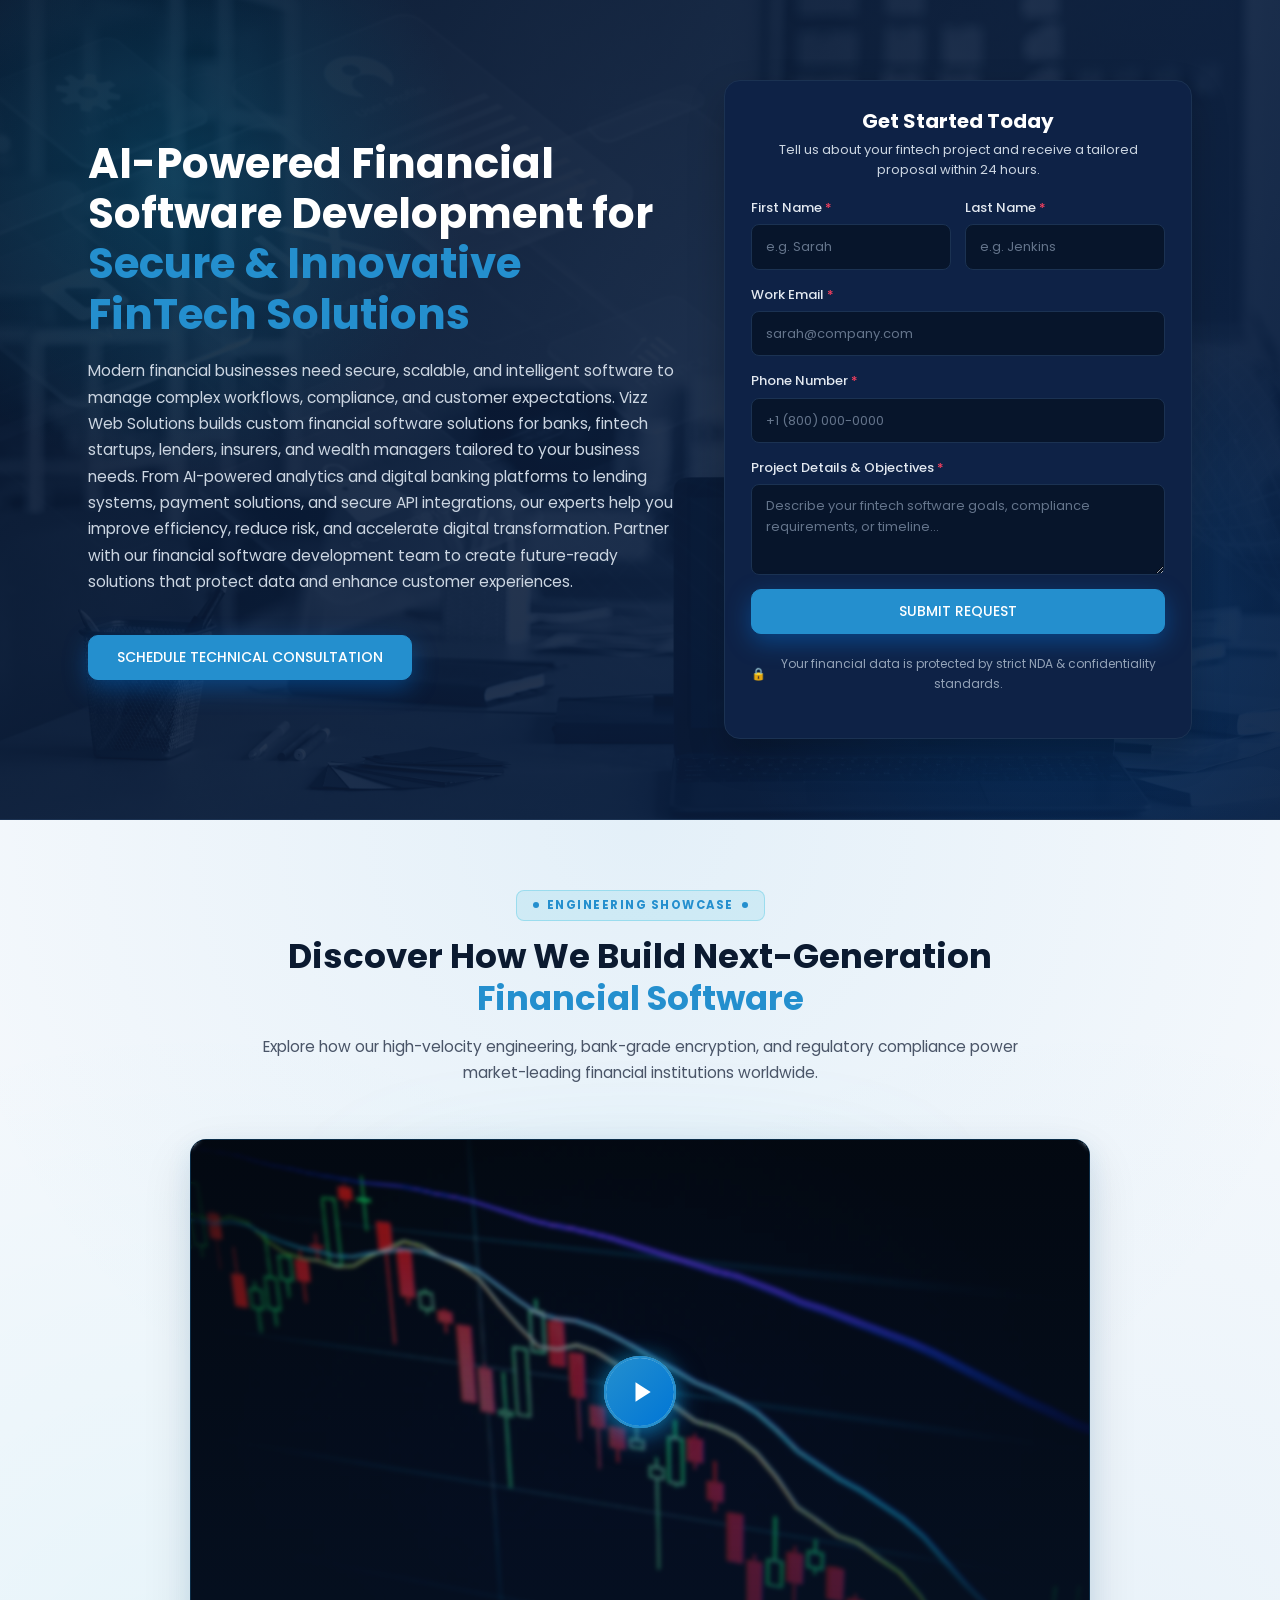
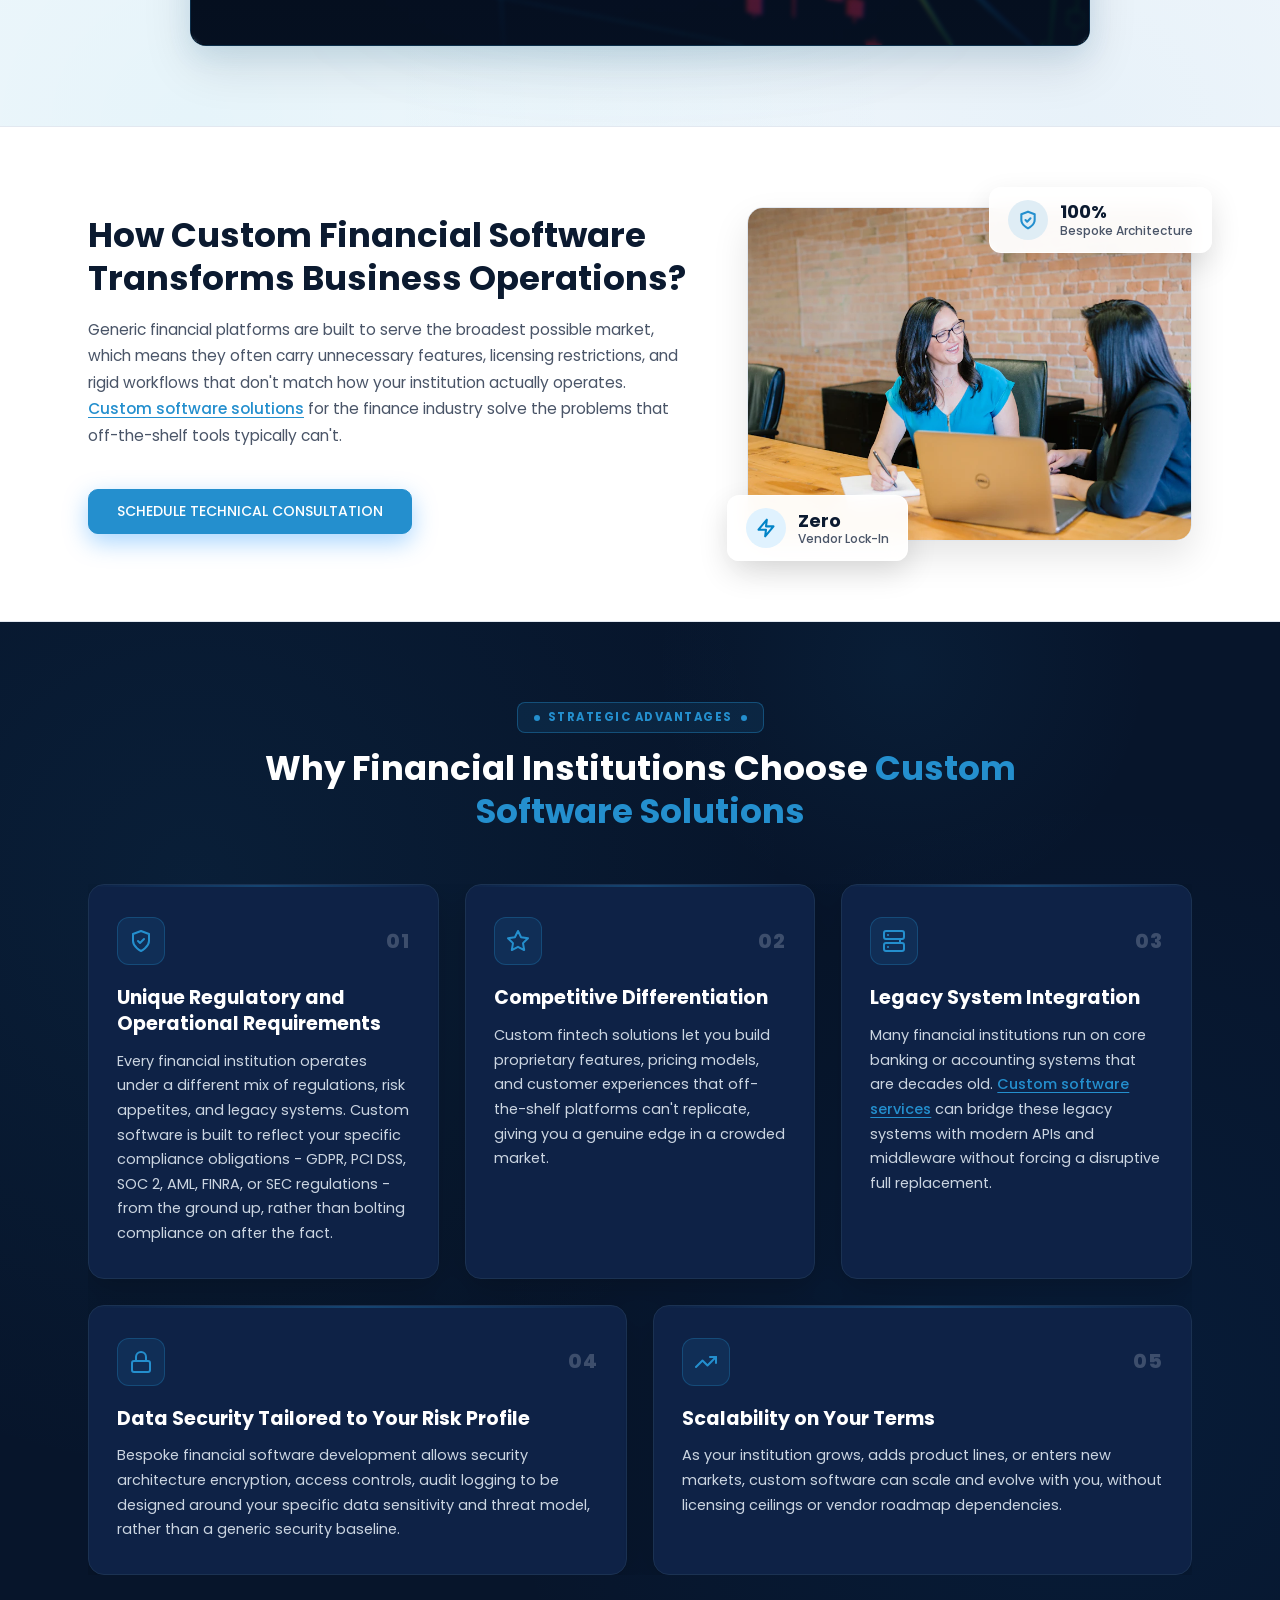
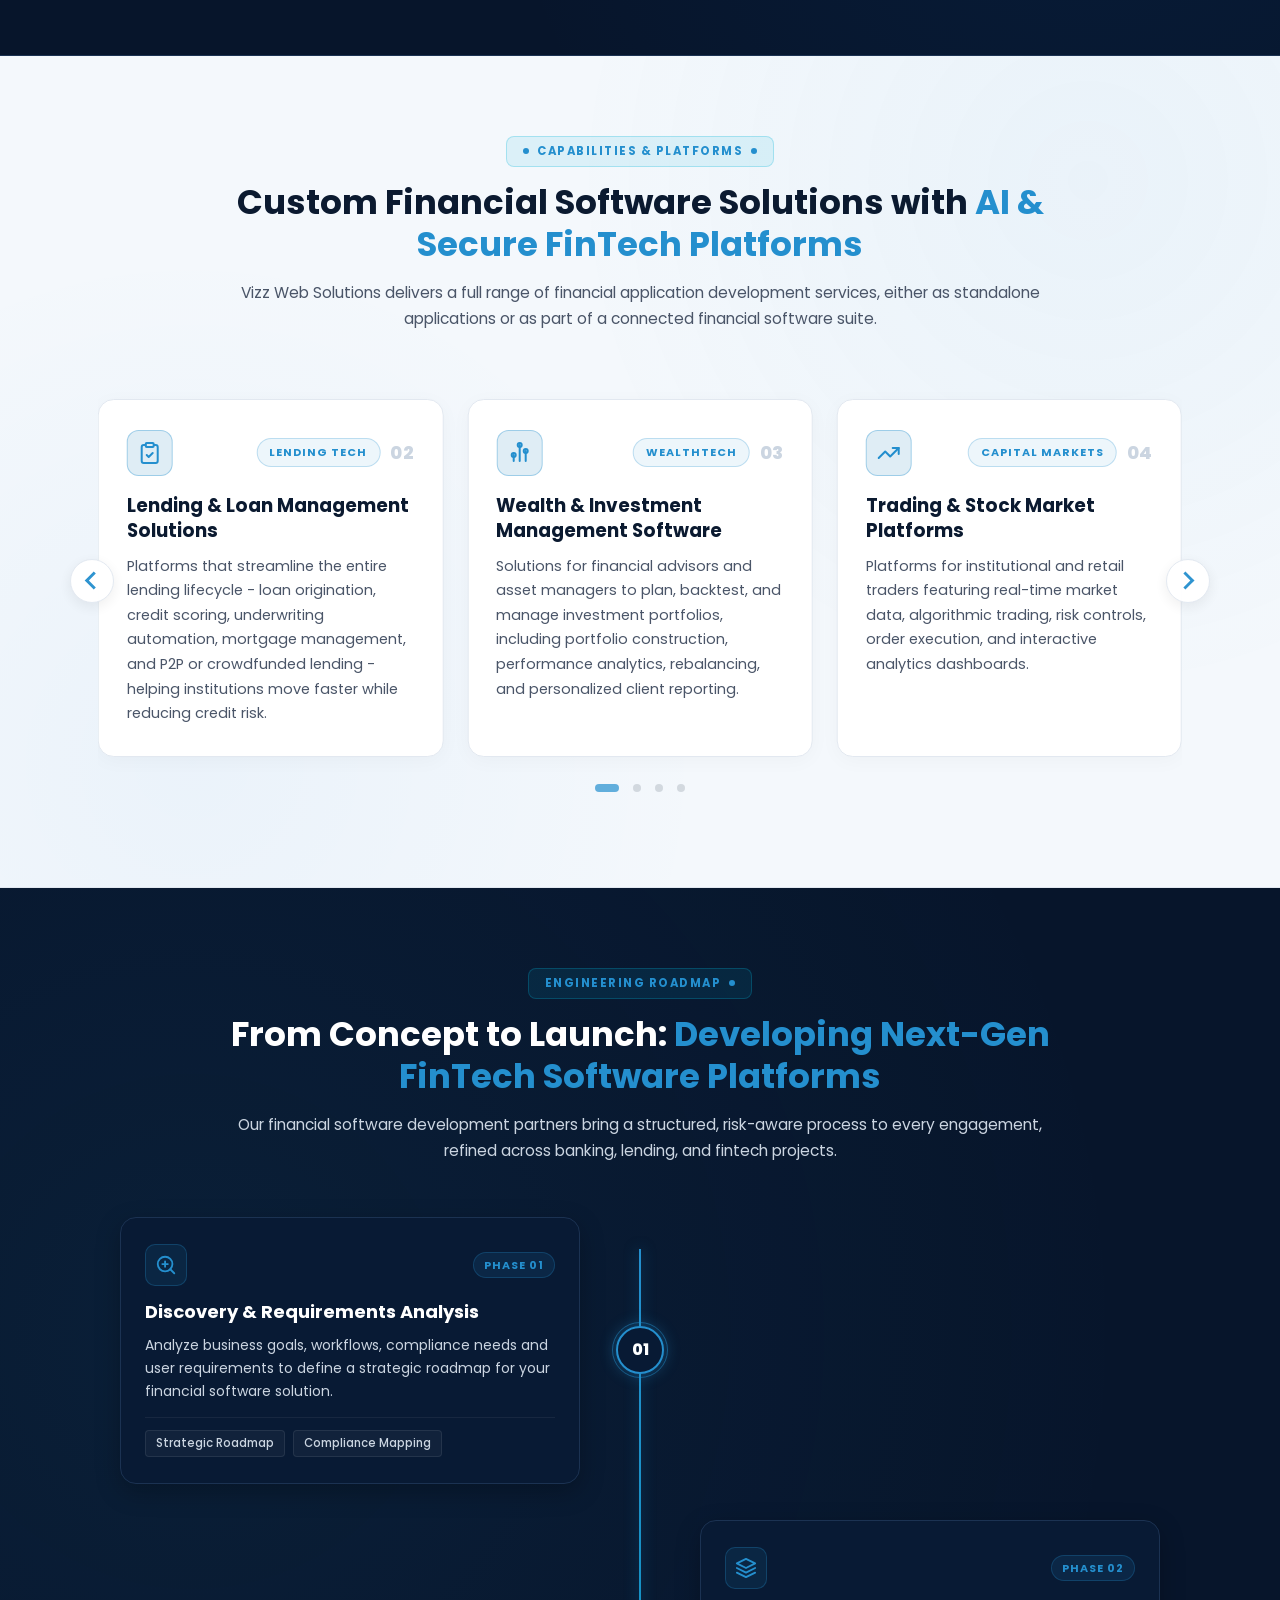
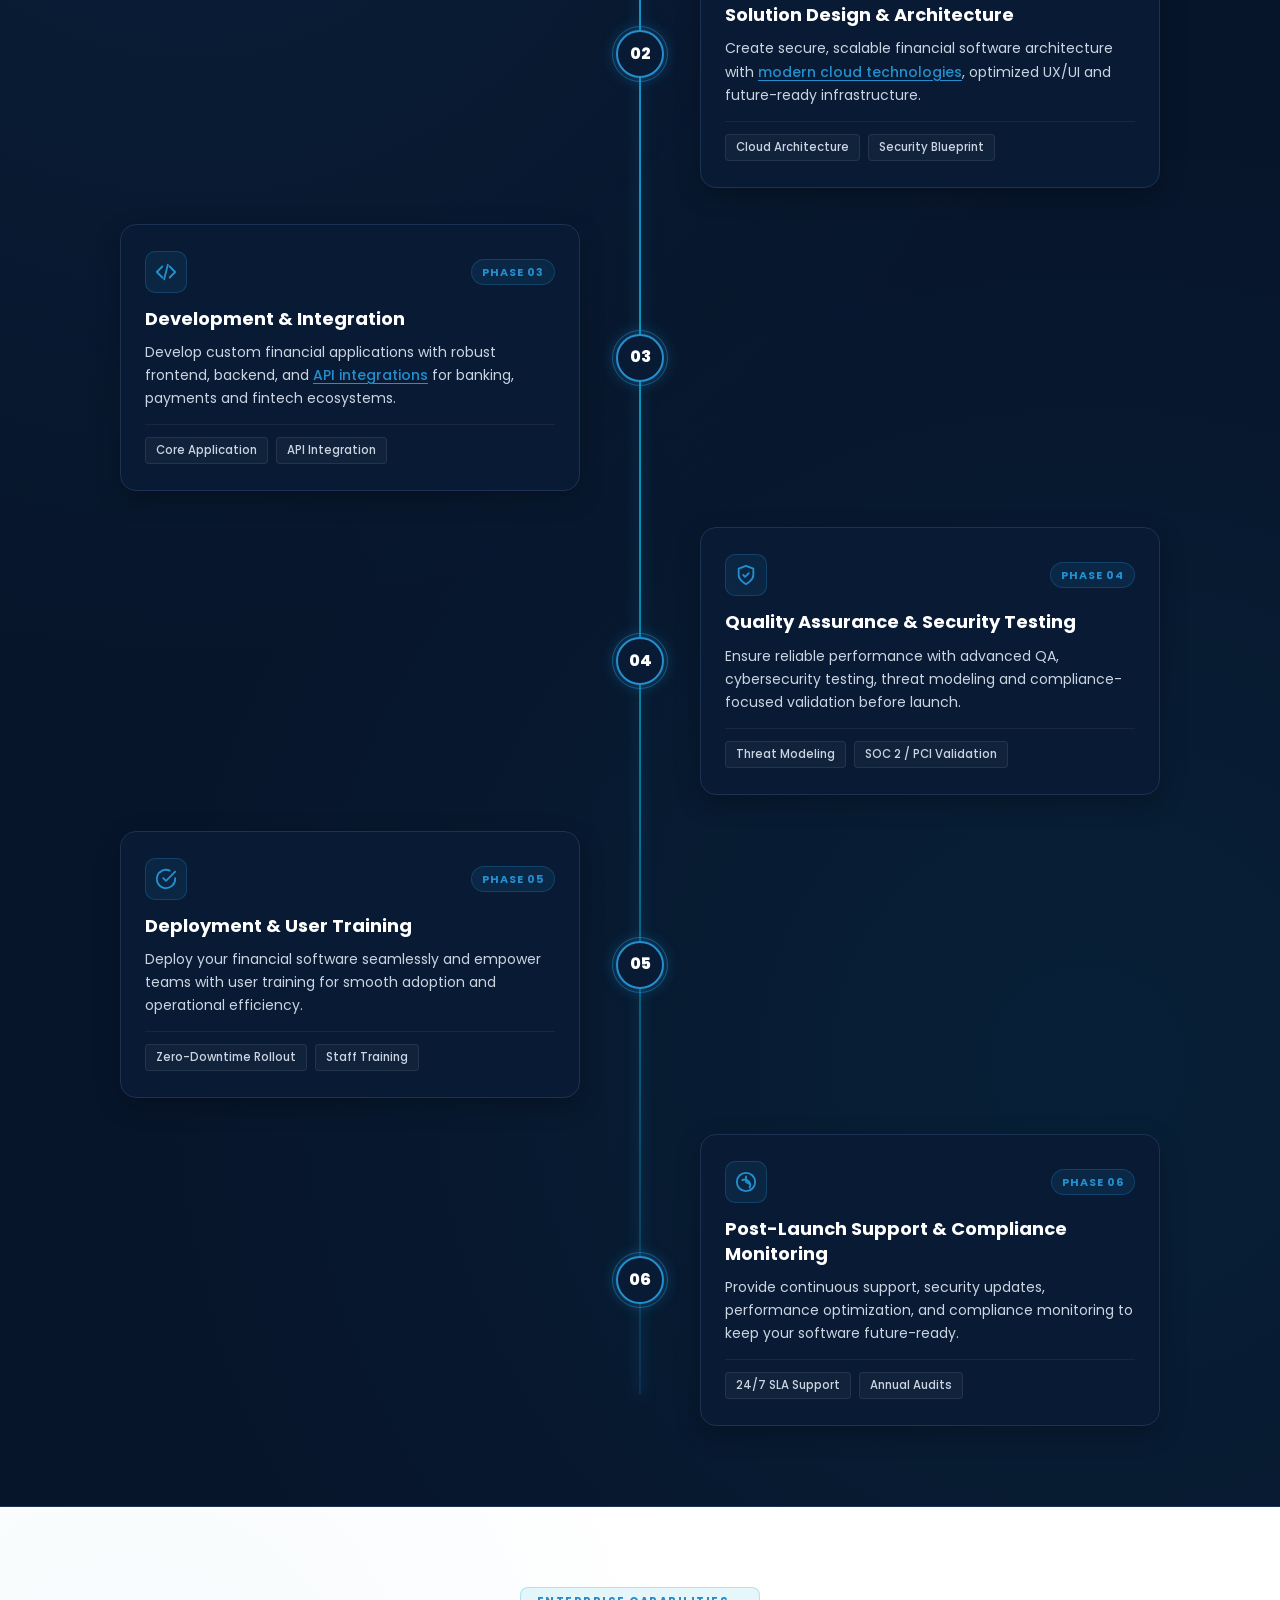
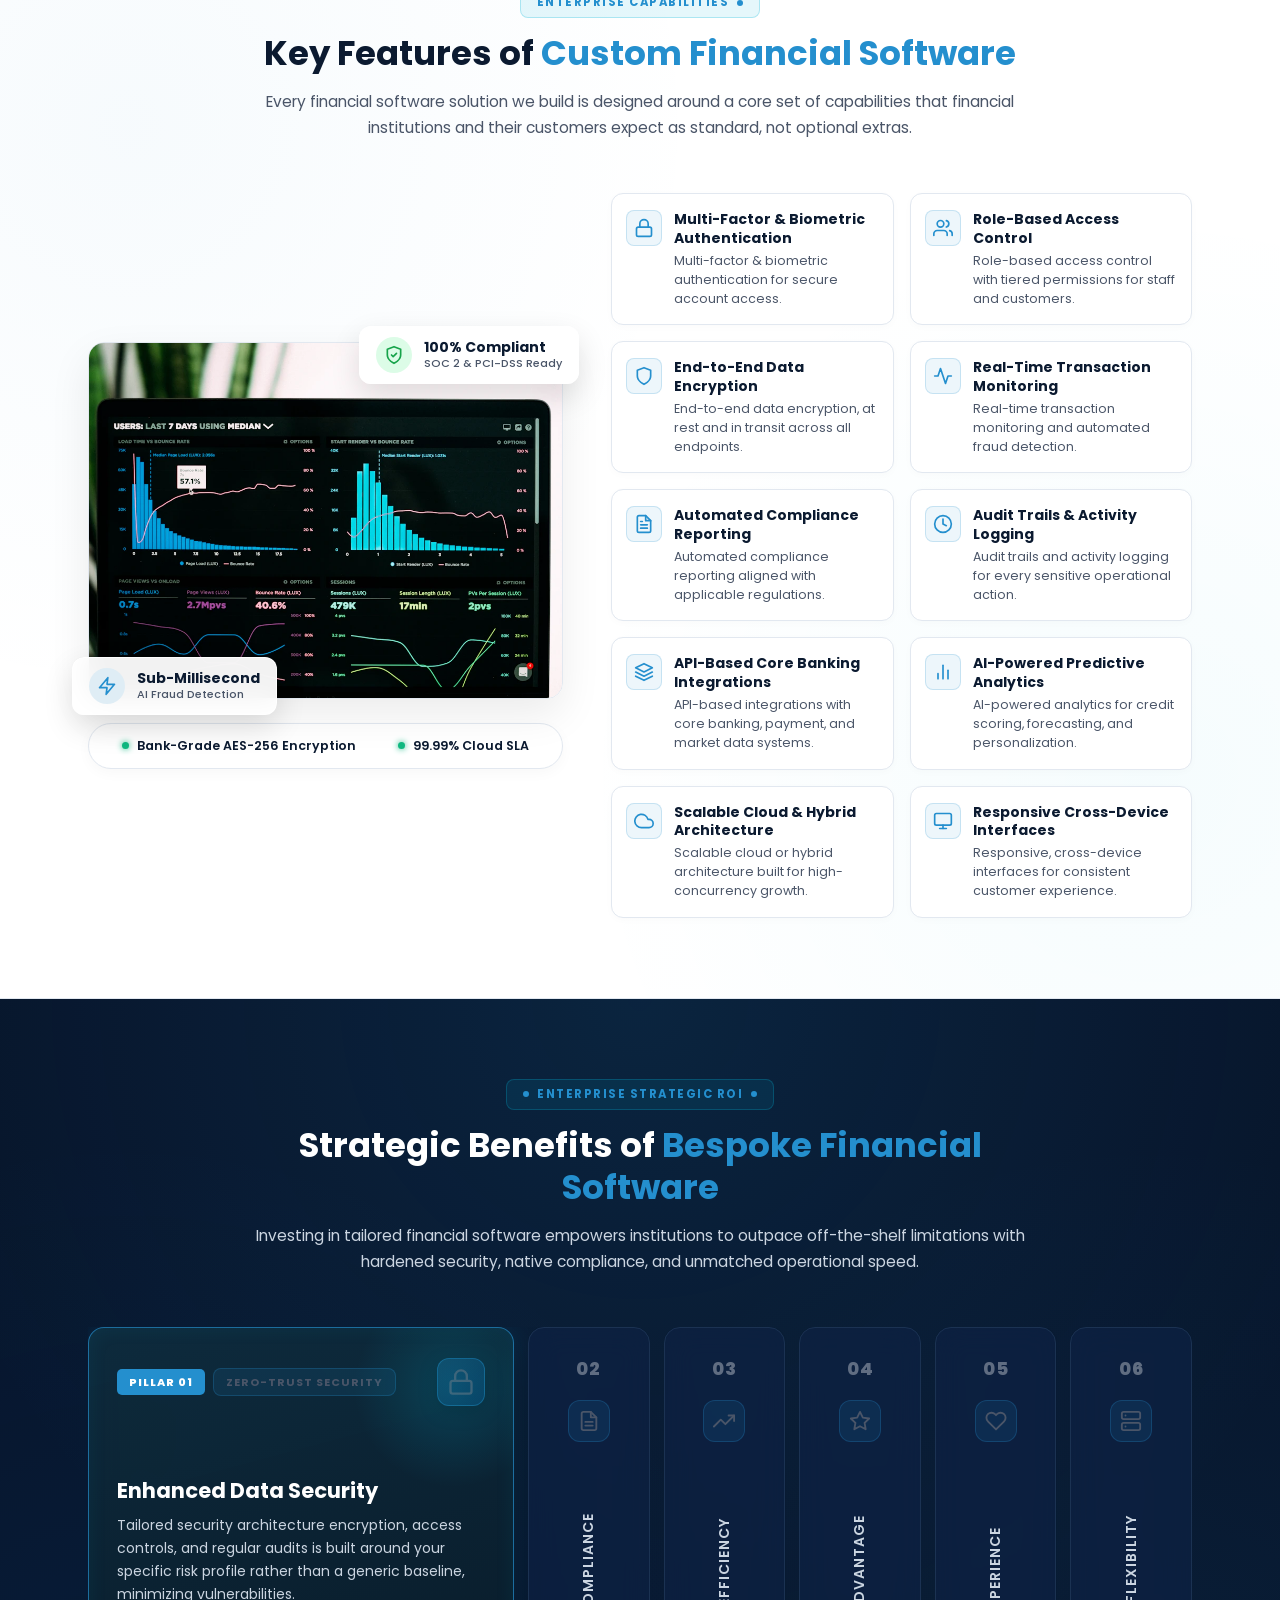
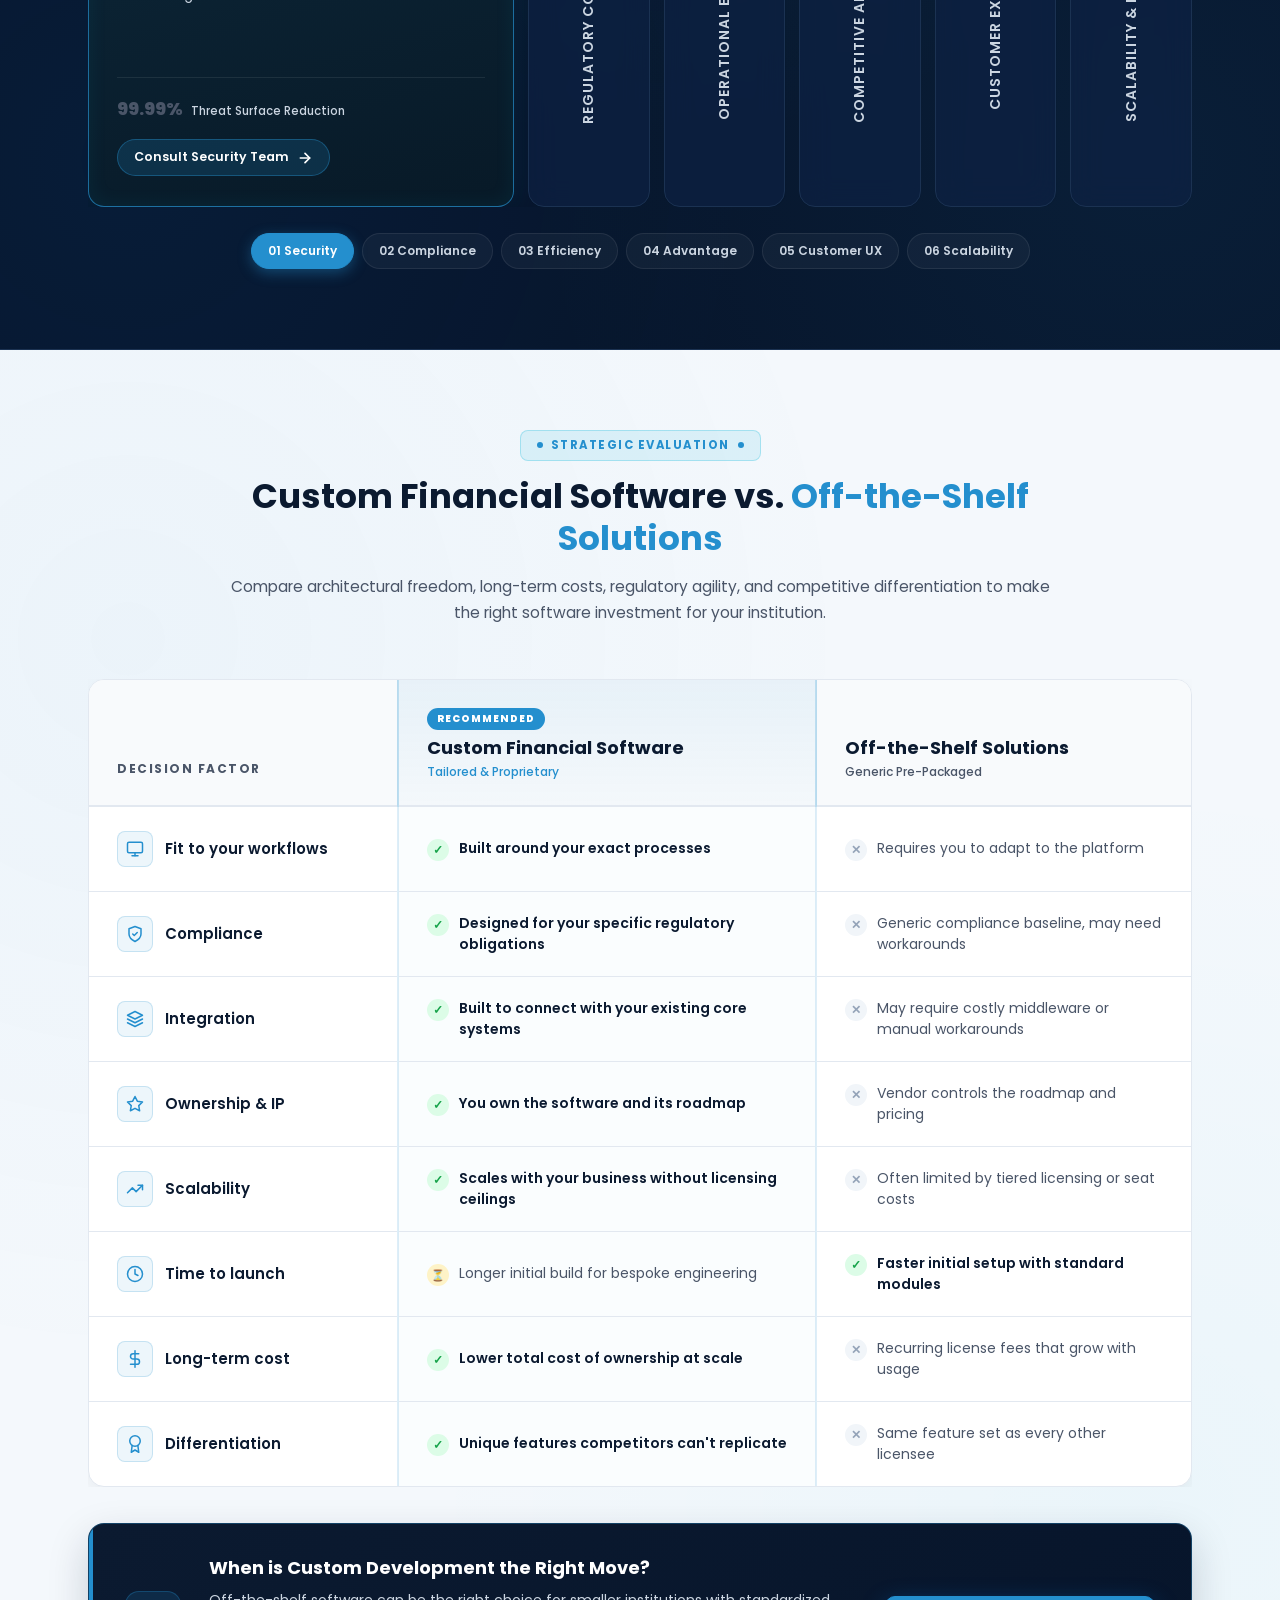
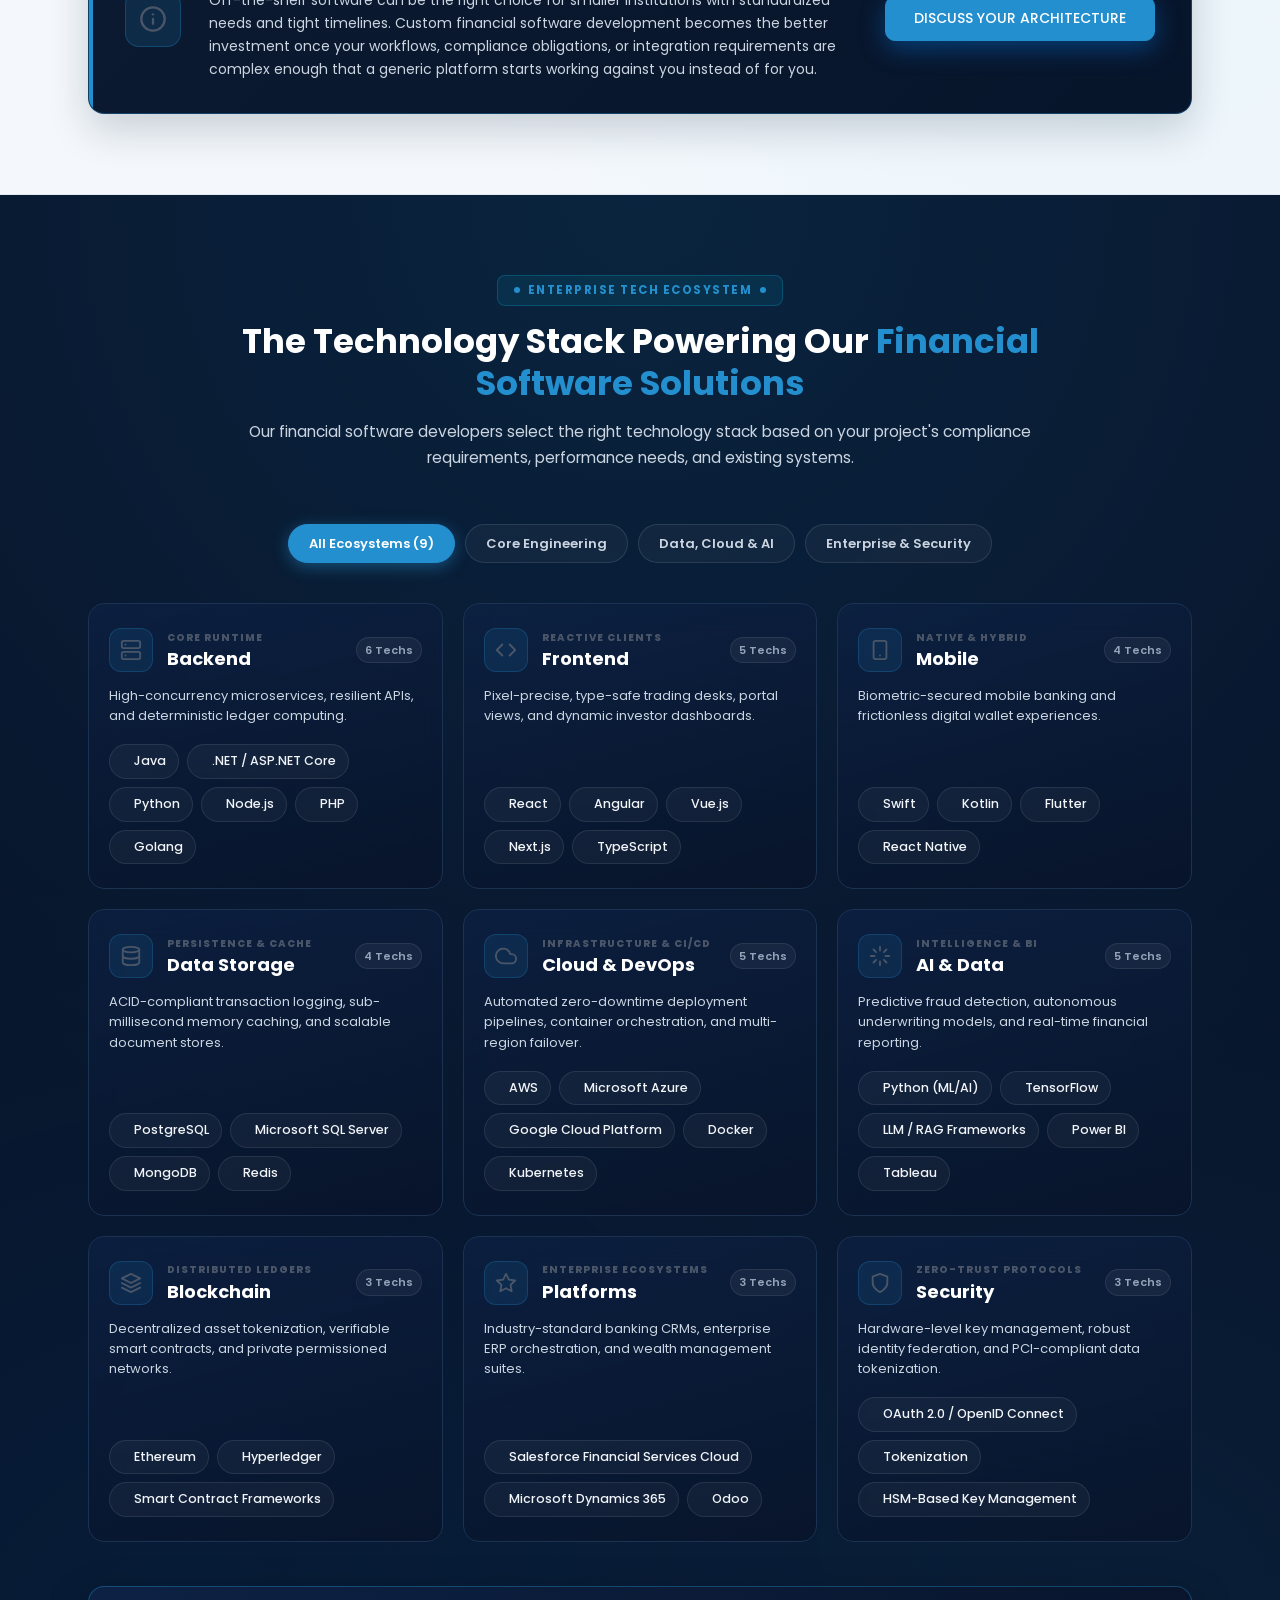
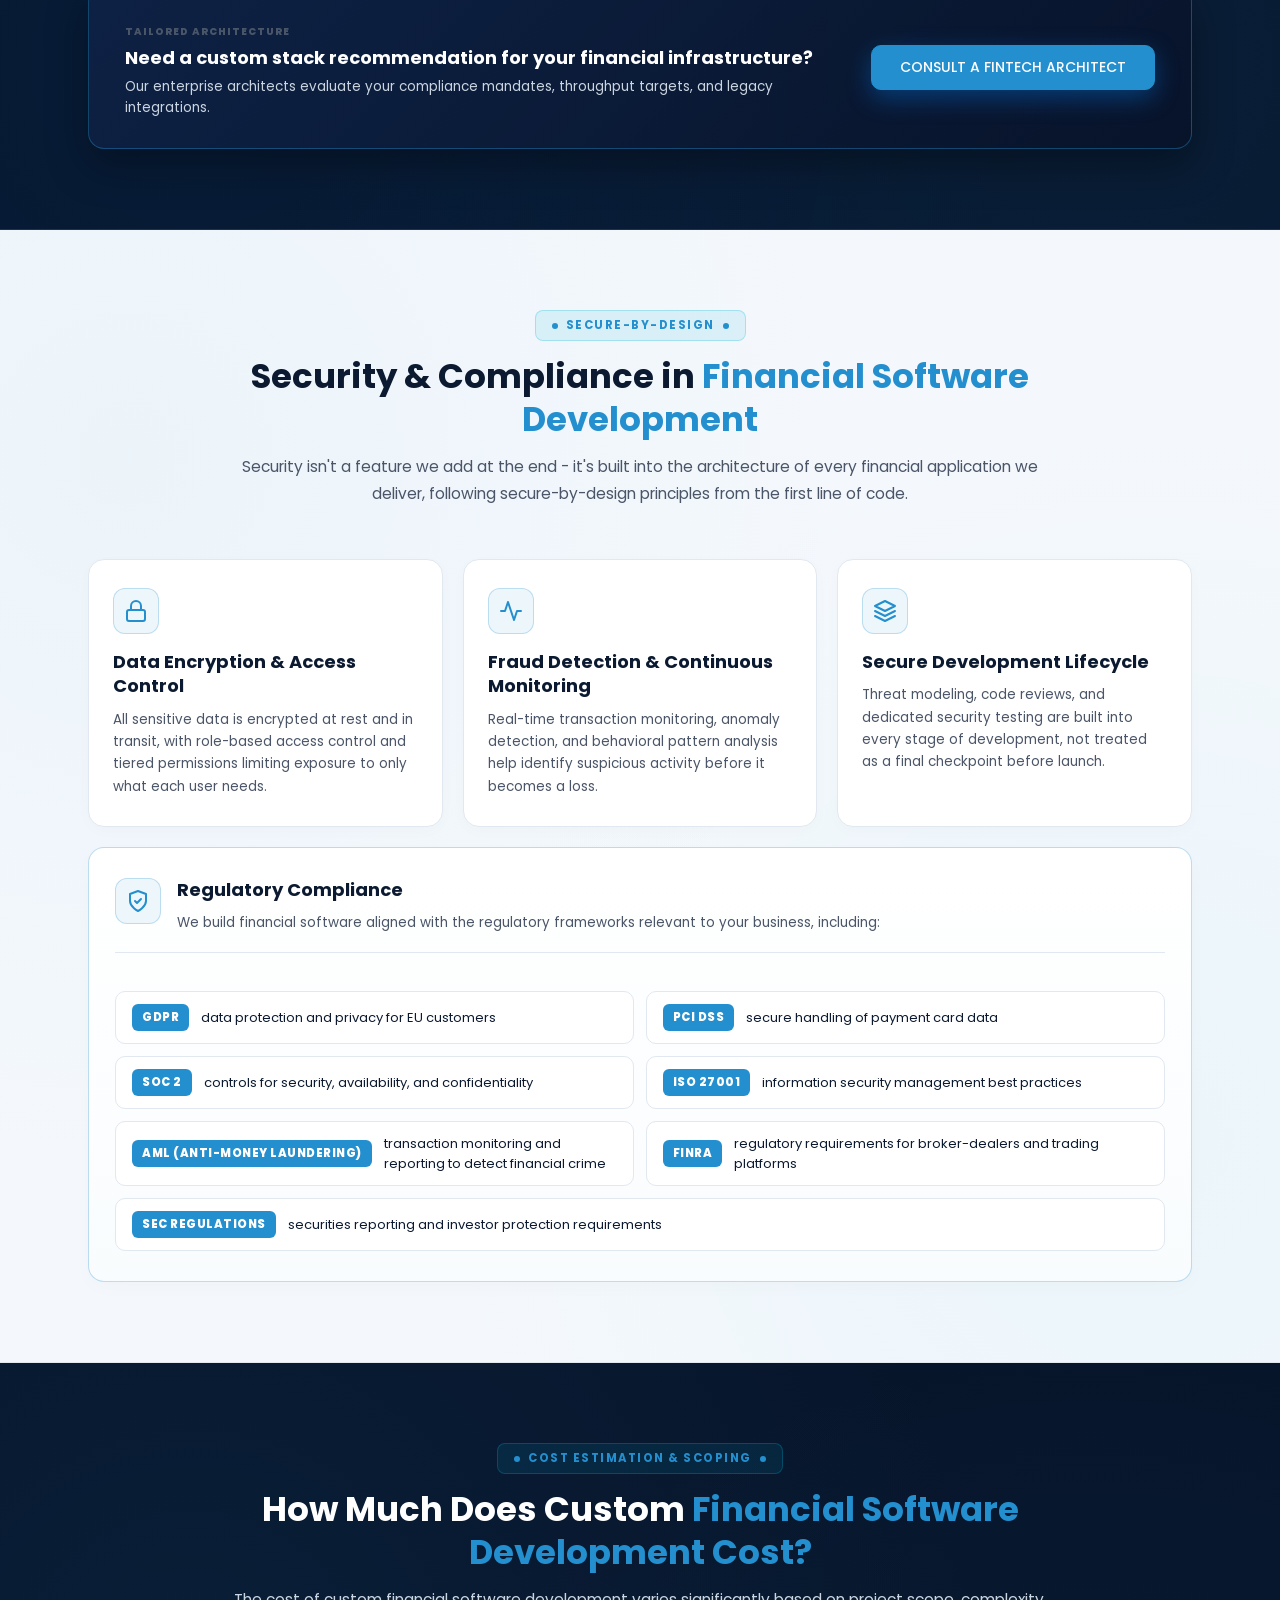
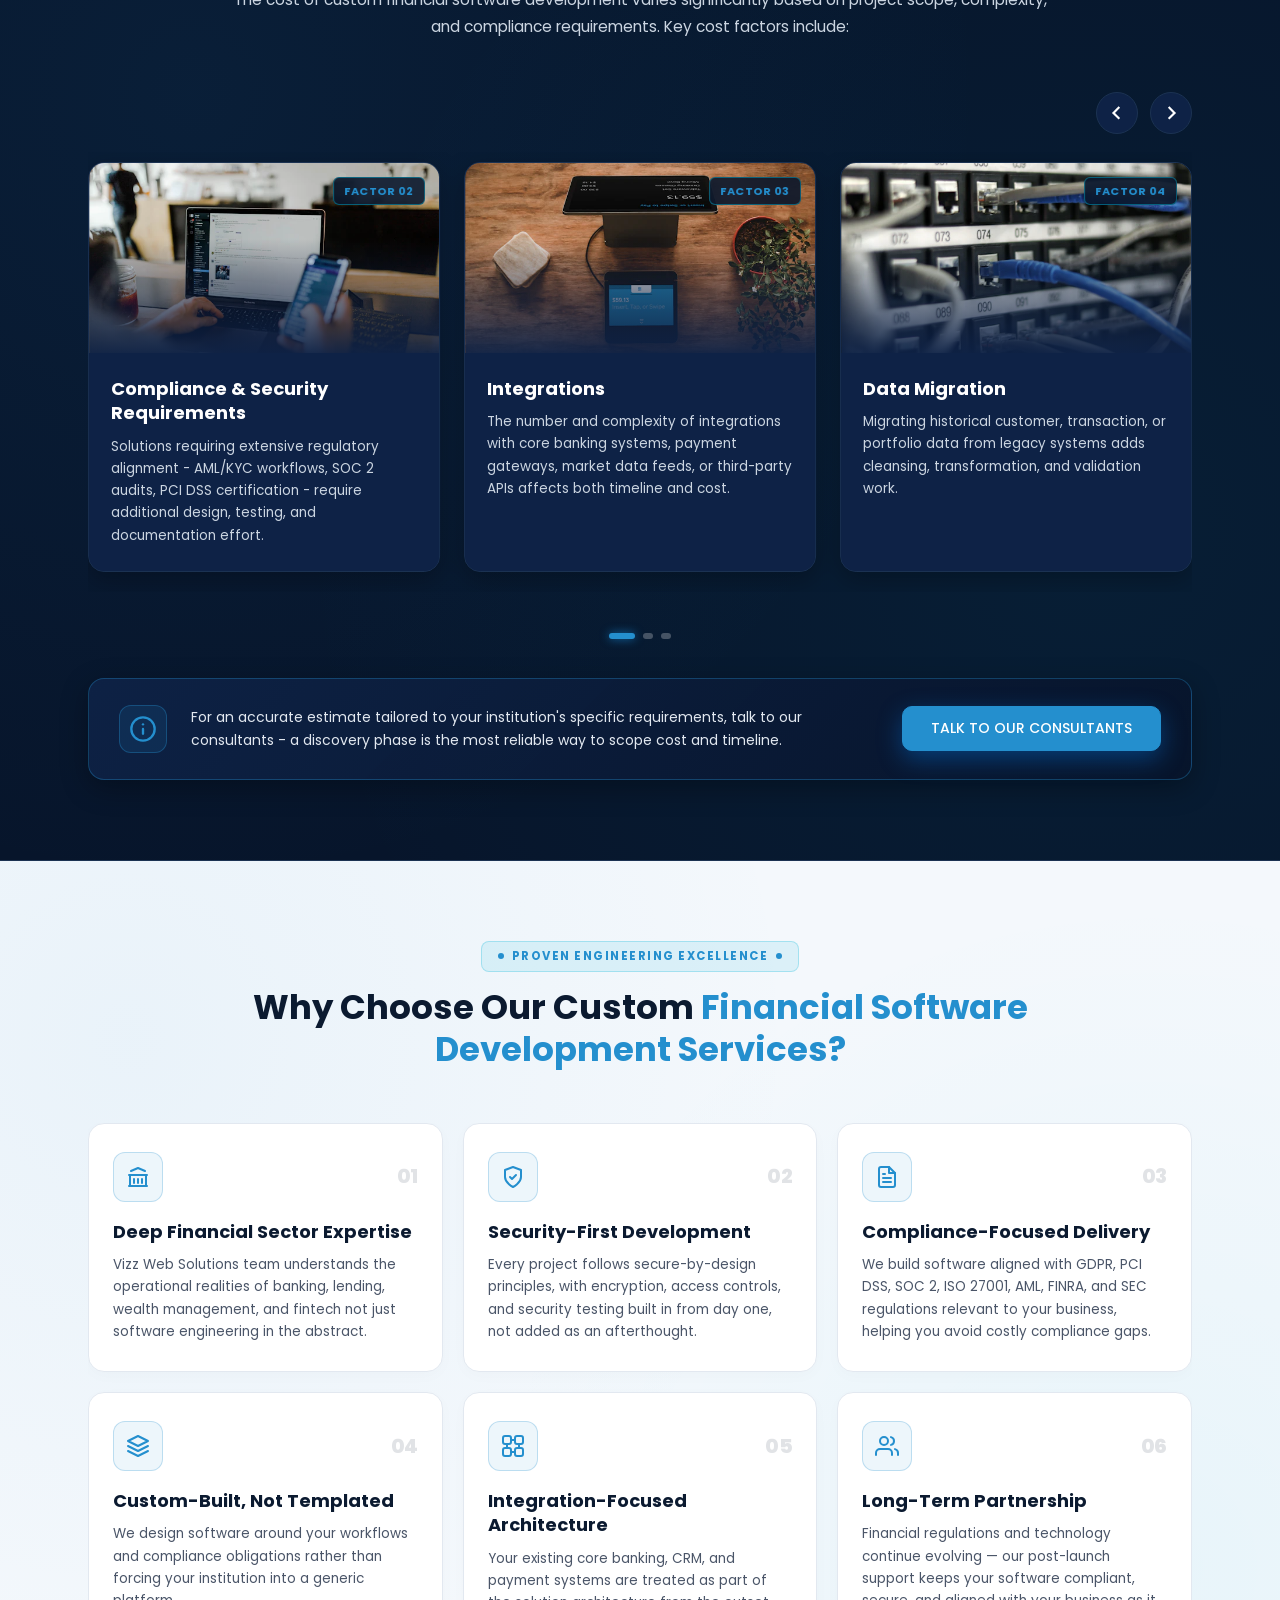
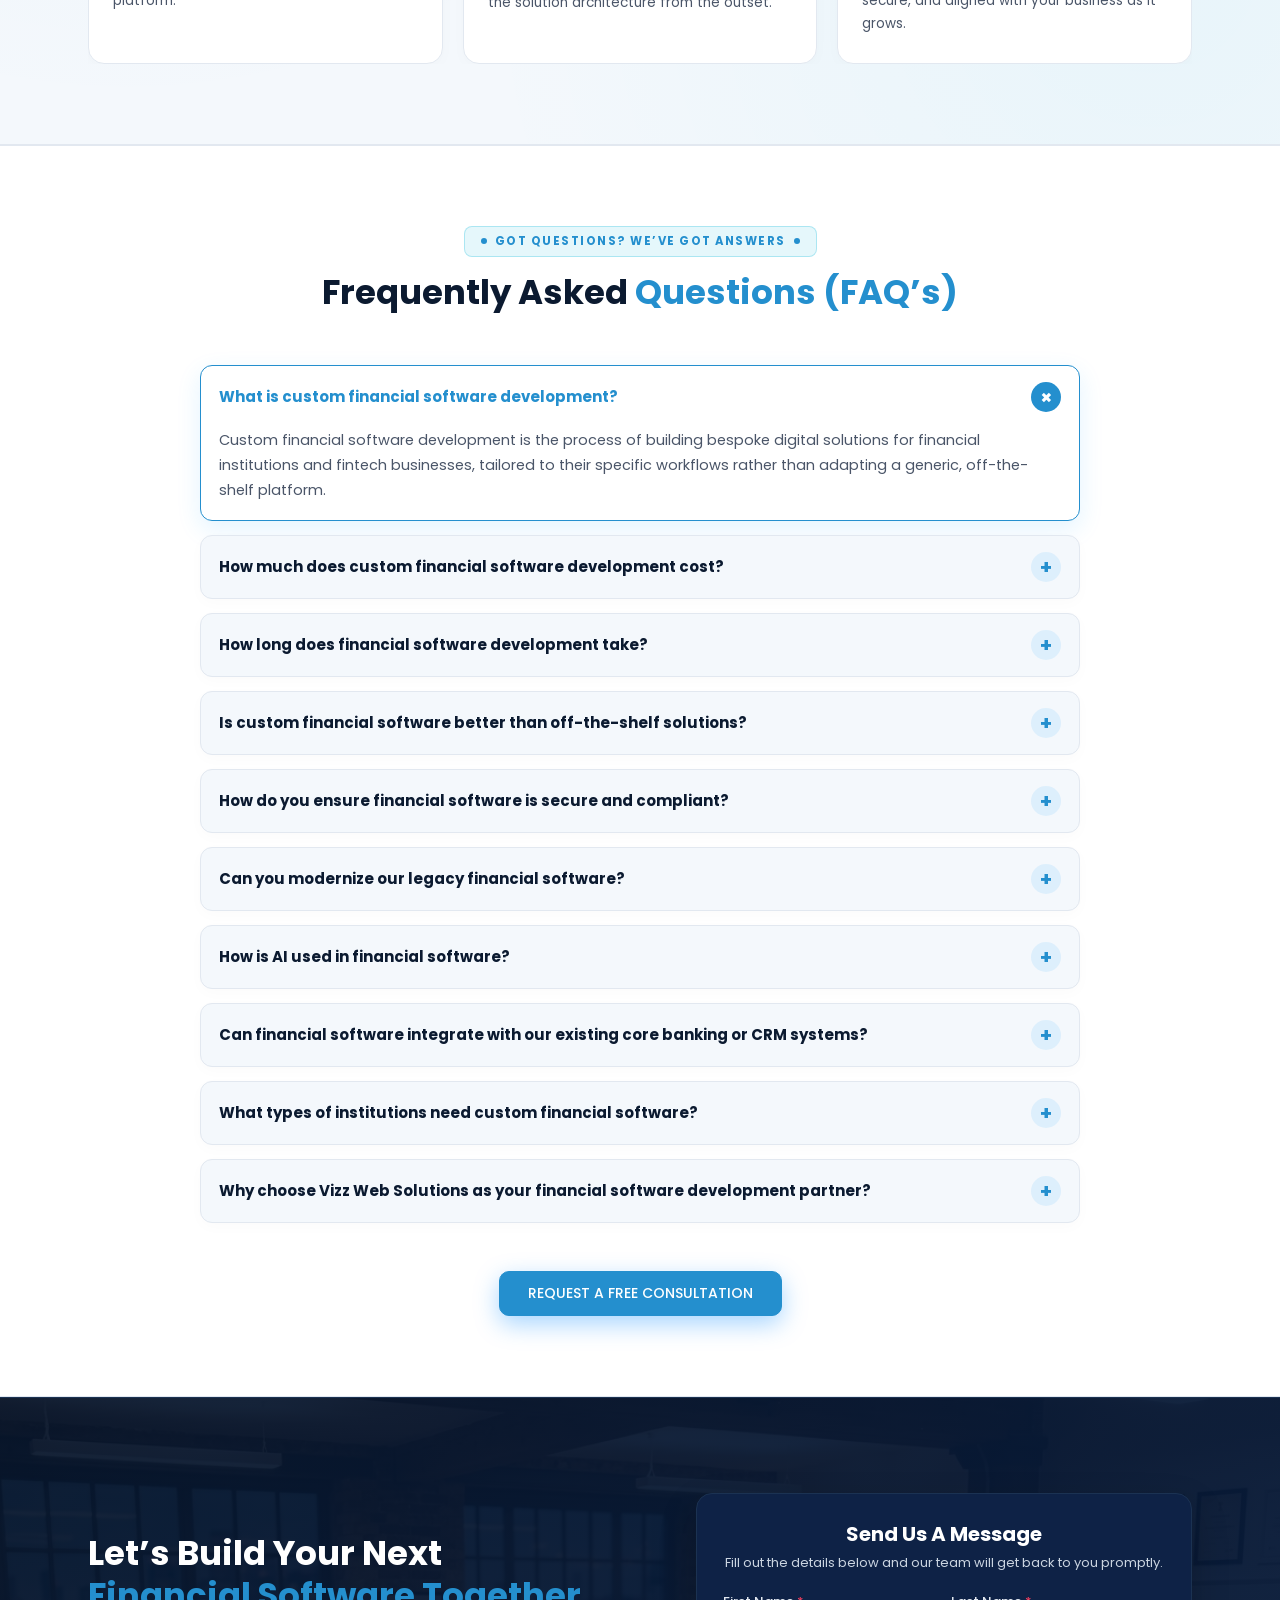
==== commit 1474e8b6: "changes" ====
--- a/finetech.html
+++ b/finetech.html
@@ -161,7 +161,7 @@
 
             <!-- Interactive Poster Overlay with Pulsing Play Button -->
             <div class="video-poster-overlay" id="video-poster" role="button" tabindex="0" aria-label="Play financial software development overview video">
-              <img src="assets/images/finetech/fintech-core-features.webp" alt="Financial software architecture and engineering preview video poster" class="video-poster-img" width="1120" height="630" loading="lazy">
+              <img src="assets/images/finetech/fintech-video-showcase.webp" alt="Financial software architecture and real-time trading preview video poster" class="video-poster-img" width="1280" height="720" loading="lazy">
               <div class="video-poster-backdrop" aria-hidden="true"></div>
 
               <!-- Glowing Center Play Trigger Button -->
@@ -211,8 +211,8 @@
           <div class="overview-media-col">
             <div class="overview-image-frame">
               <img src="assets/images/finetech/custom-financial-software.webp"
-                alt="What Is Custom Financial Software Development - Vizz Web Solutions"
-                class="overview-img" width="580" height="420" loading="lazy">
+                alt="Custom financial software development team collaborating on digital banking architecture"
+                class="overview-img" width="800" height="600" loading="lazy">
 
               <!-- Floating Glassmorphic Metric Badge 1 -->
               <div class="overview-floating-badge badge-top-right" aria-label="100% Bespoke Architecture Guarantee">
@@ -897,11 +897,11 @@
           <div class="features-media-col">
             <div class="features-image-wrapper">
               <img src="assets/images/finetech/fintech-core-features.webp" 
-                   alt="Custom Financial Software Key Capabilities Dashboard and Architecture Diagram" 
+                   alt="Enterprise fintech analytics platform dashboard displaying real-time financial metrics, AI fraud detection, and portfolio charts" 
                    class="features-showcase-img"
                    loading="lazy"
-                   width="720"
-                   height="540">
+                   width="900"
+                   height="675">
 
               <!-- Floating Micro-Metric Badge 1 -->
               <div class="feature-floating-badge badge-security-top">
@@ -2189,7 +2189,7 @@
               <li class="splide__slide">
                 <article class="cost-factor-card">
                   <div class="cost-card-image-wrap">
-                    <img src="assets/images/finetech/custom-financial-software.webp" alt="Feature Scope and Complexity in custom financial software development" class="cost-card-img" width="600" height="340" loading="lazy">
+                    <img src="assets/images/finetech/cost-factor-scope.webp" alt="Feature Scope and Architectural Complexity in custom financial software development" class="cost-card-img" width="600" height="340" loading="lazy">
                     <span class="cost-factor-badge">Factor 01</span>
                   </div>
                   <div class="cost-card-body">
@@ -2205,7 +2205,7 @@
               <li class="splide__slide">
                 <article class="cost-factor-card">
                   <div class="cost-card-image-wrap">
-                    <img src="assets/images/finetech/security-compliance.webp" alt="Compliance and Security Requirements for AML, KYC, SOC 2, and PCI DSS" class="cost-card-img" width="600" height="340" loading="lazy">
+                    <img src="assets/images/finetech/cost-factor-compliance.webp" alt="Compliance and Security Requirements for AML, KYC, SOC 2, and PCI DSS" class="cost-card-img" width="600" height="340" loading="lazy">
                     <span class="cost-factor-badge">Factor 02</span>
                   </div>
                   <div class="cost-card-body">
@@ -2221,7 +2221,7 @@
               <li class="splide__slide">
                 <article class="cost-factor-card">
                   <div class="cost-card-image-wrap">
-                    <img src="assets/images/api-integrations.webp" alt="Core banking, payment gateways, and market data API integrations" class="cost-card-img" width="600" height="340" loading="lazy">
+                    <img src="assets/images/finetech/cost-factor-integrations.webp" alt="Core banking, payment gateways, and market data API integrations" class="cost-card-img" width="600" height="340" loading="lazy">
                     <span class="cost-factor-badge">Factor 03</span>
                   </div>
                   <div class="cost-card-body">
@@ -2237,7 +2237,7 @@
               <li class="splide__slide">
                 <article class="cost-factor-card">
                   <div class="cost-card-image-wrap">
-                    <img src="assets/images/digital-experience.webp" alt="Data migration and legacy system transformation" class="cost-card-img" width="600" height="340" loading="lazy">
+                    <img src="assets/images/finetech/cost-factor-migration.webp" alt="Data migration and legacy financial system transformation" class="cost-card-img" width="600" height="340" loading="lazy">
                     <span class="cost-factor-badge">Factor 04</span>
                   </div>
                   <div class="cost-card-body">
@@ -2253,7 +2253,7 @@
               <li class="splide__slide">
                 <article class="cost-factor-card">
                   <div class="cost-card-image-wrap">
-                    <img src="assets/images/dedicated-developers.webp" alt="Fintech dedicated engineering and analyst team composition" class="cost-card-img" width="600" height="340" loading="lazy">
+                    <img src="assets/images/finetech/cost-factor-team.webp" alt="Fintech dedicated engineering and analyst team composition" class="cost-card-img" width="600" height="340" loading="lazy">
                     <span class="cost-factor-badge">Factor 05</span>
                   </div>
                   <div class="cost-card-body">
@@ -2269,7 +2269,7 @@
               <li class="splide__slide">
                 <article class="cost-factor-card">
                   <div class="cost-card-image-wrap">
-                    <img src="assets/images/web-applications.webp" alt="Cloud, on-premises, and hybrid deployment models" class="cost-card-img" width="600" height="340" loading="lazy">
+                    <img src="assets/images/finetech/cost-factor-infrastructure.webp" alt="Cloud, on-premises, and hybrid enterprise deployment models" class="cost-card-img" width="600" height="340" loading="lazy">
                     <span class="cost-factor-badge">Factor 06</span>
                   </div>
                   <div class="cost-card-body">
@@ -2285,7 +2285,7 @@
               <li class="splide__slide">
                 <article class="cost-factor-card">
                   <div class="cost-card-image-wrap">
-                    <img src="assets/images/trusted-partner.webp" alt="Ongoing post-launch monitoring, security updates, and maintenance" class="cost-card-img" width="600" height="340" loading="lazy">
+                    <img src="assets/images/finetech/cost-factor-maintenance.webp" alt="Ongoing post-launch monitoring, security updates, and SLA maintenance" class="cost-card-img" width="600" height="340" loading="lazy">
                     <span class="cost-factor-badge">Factor 07</span>
                   </div>
                   <div class="cost-card-body">
--- a/assets/css/finetech.css
+++ b/assets/css/finetech.css
@@ -989,9 +989,39 @@
   color: #ffffff;
 }
 
-/* Splide Responsive Utility Rules */
+/* Splide Responsive Utility Rules (Prevents Slide Clipping & Gap Drift) */
+.splide.is-active .splide__track {
+  overflow: hidden !important;
+  position: relative;
+  z-index: 0;
+  width: 100%;
+}
+
 .splide.is-active .splide__list {
   display: flex !important;
+  flex-direction: row !important;
+  flex-wrap: nowrap !important;
+  gap: 0 !important;
+  row-gap: 0 !important;
+  column-gap: 0 !important;
+  grid-template-columns: none !important;
+  margin: 0 !important;
+  padding: 0 !important;
+}
+
+.splide.is-active .splide__slide {
+  display: flex !important;
+  height: auto !important;
+  box-sizing: border-box !important;
+  flex-shrink: 0 !important;
+  margin-top: 0 !important;
+  margin-bottom: 0 !important;
+}
+
+.splide.is-active .splide__slide article {
+  width: 100% !important;
+  height: 100% !important;
+  box-sizing: border-box !important;
 }
 
 .splide.is-rendered .splide__list {
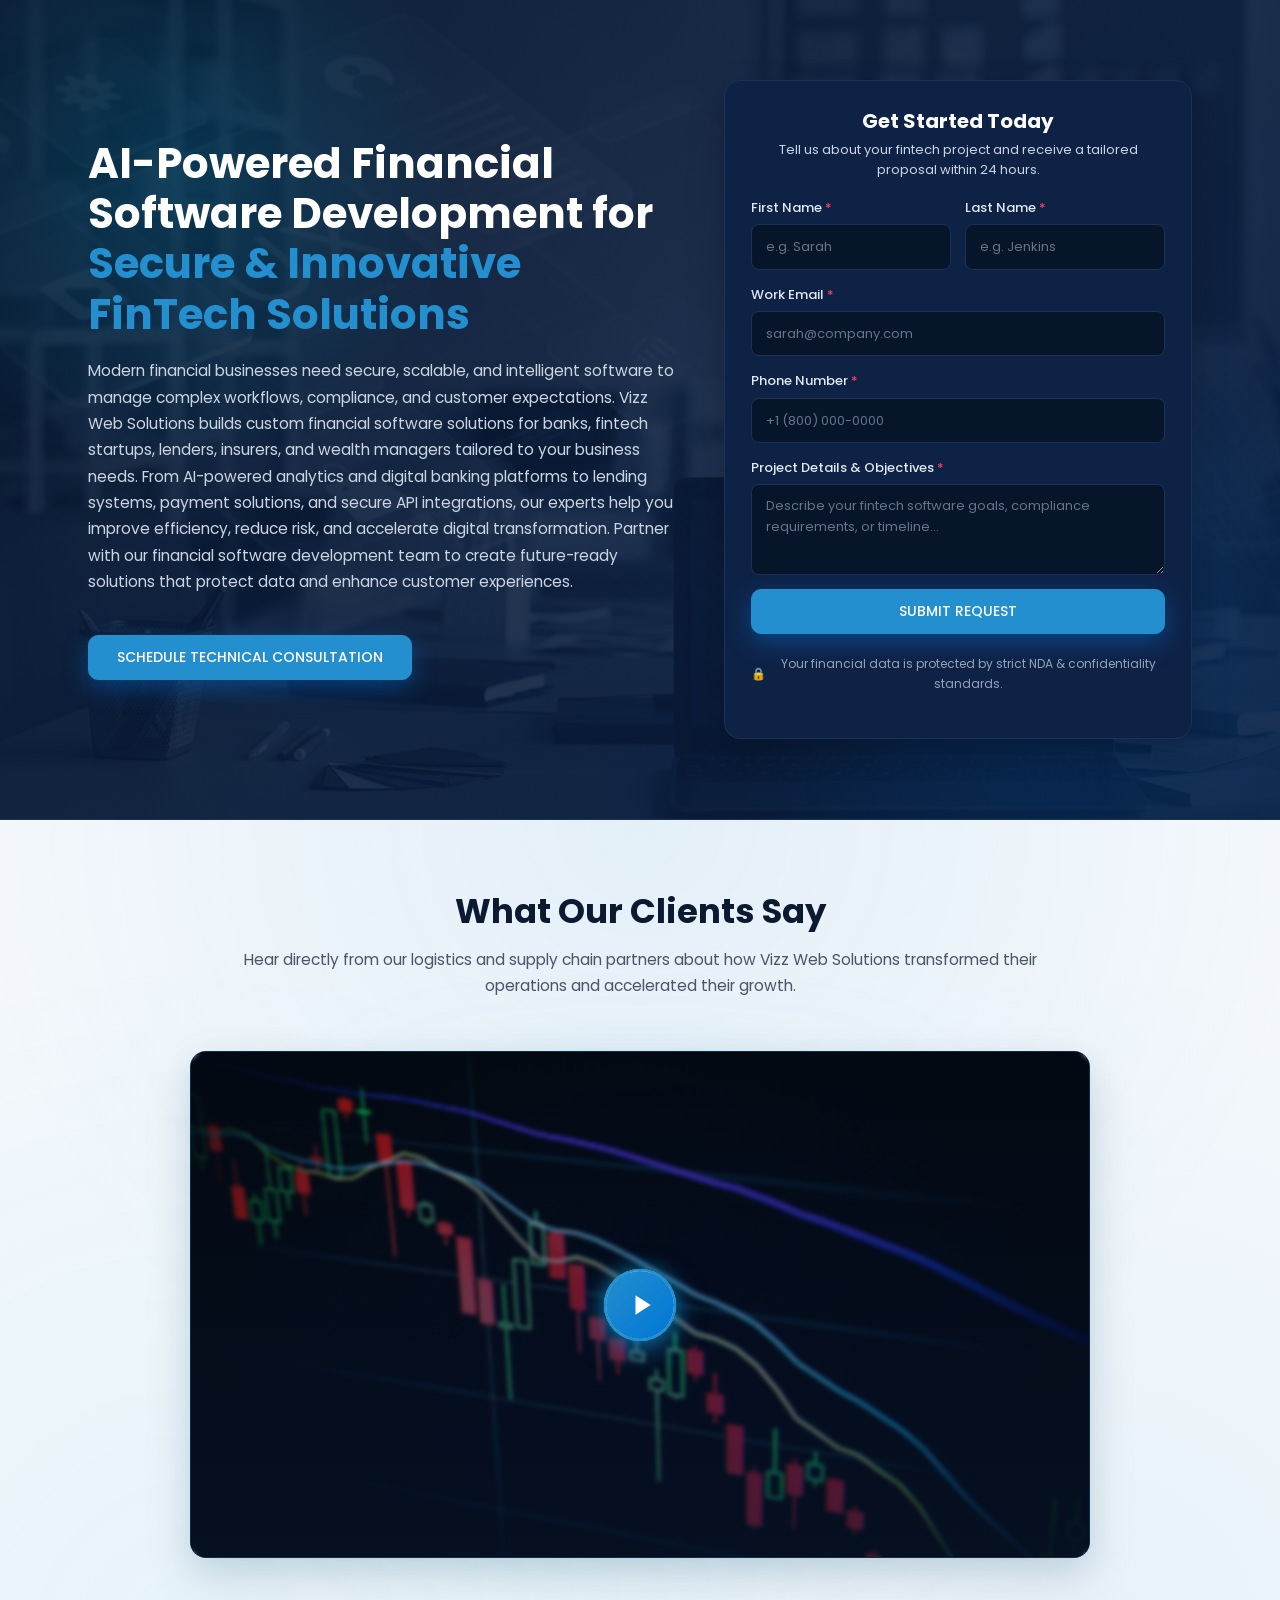
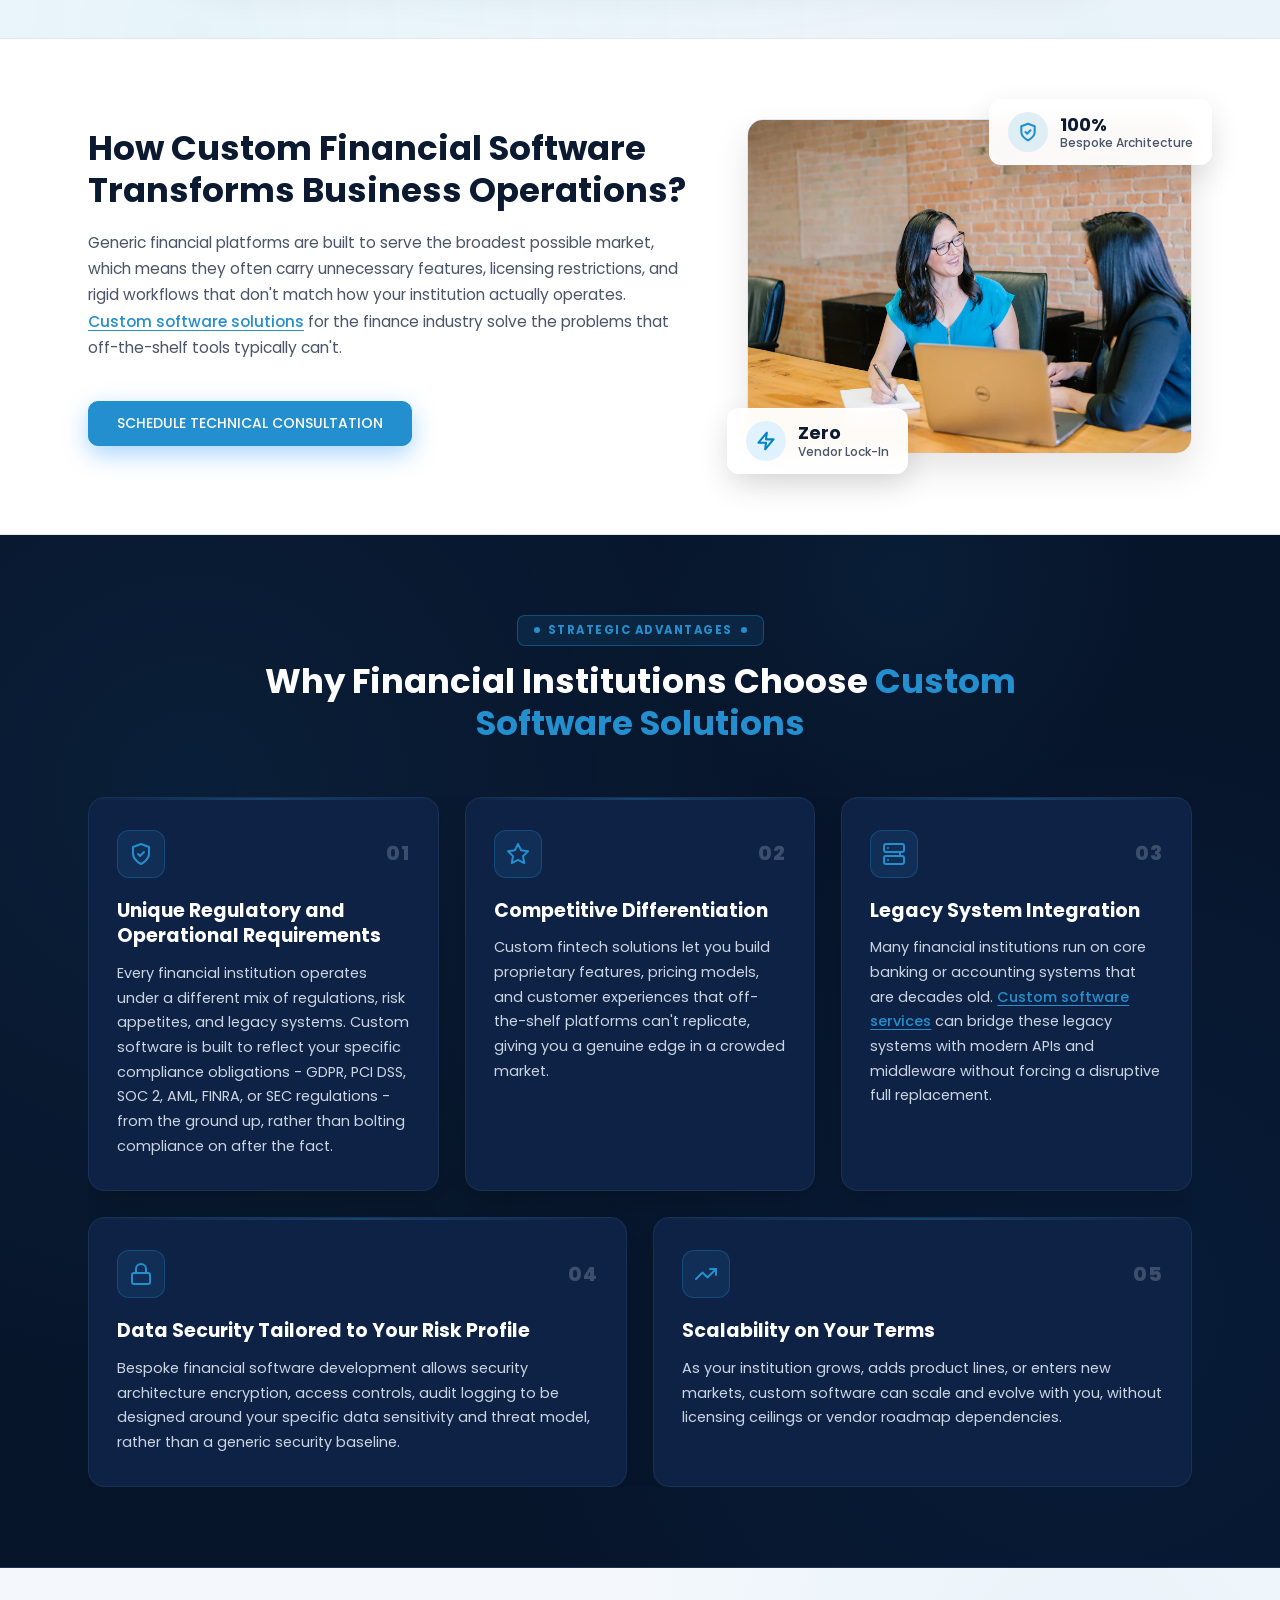
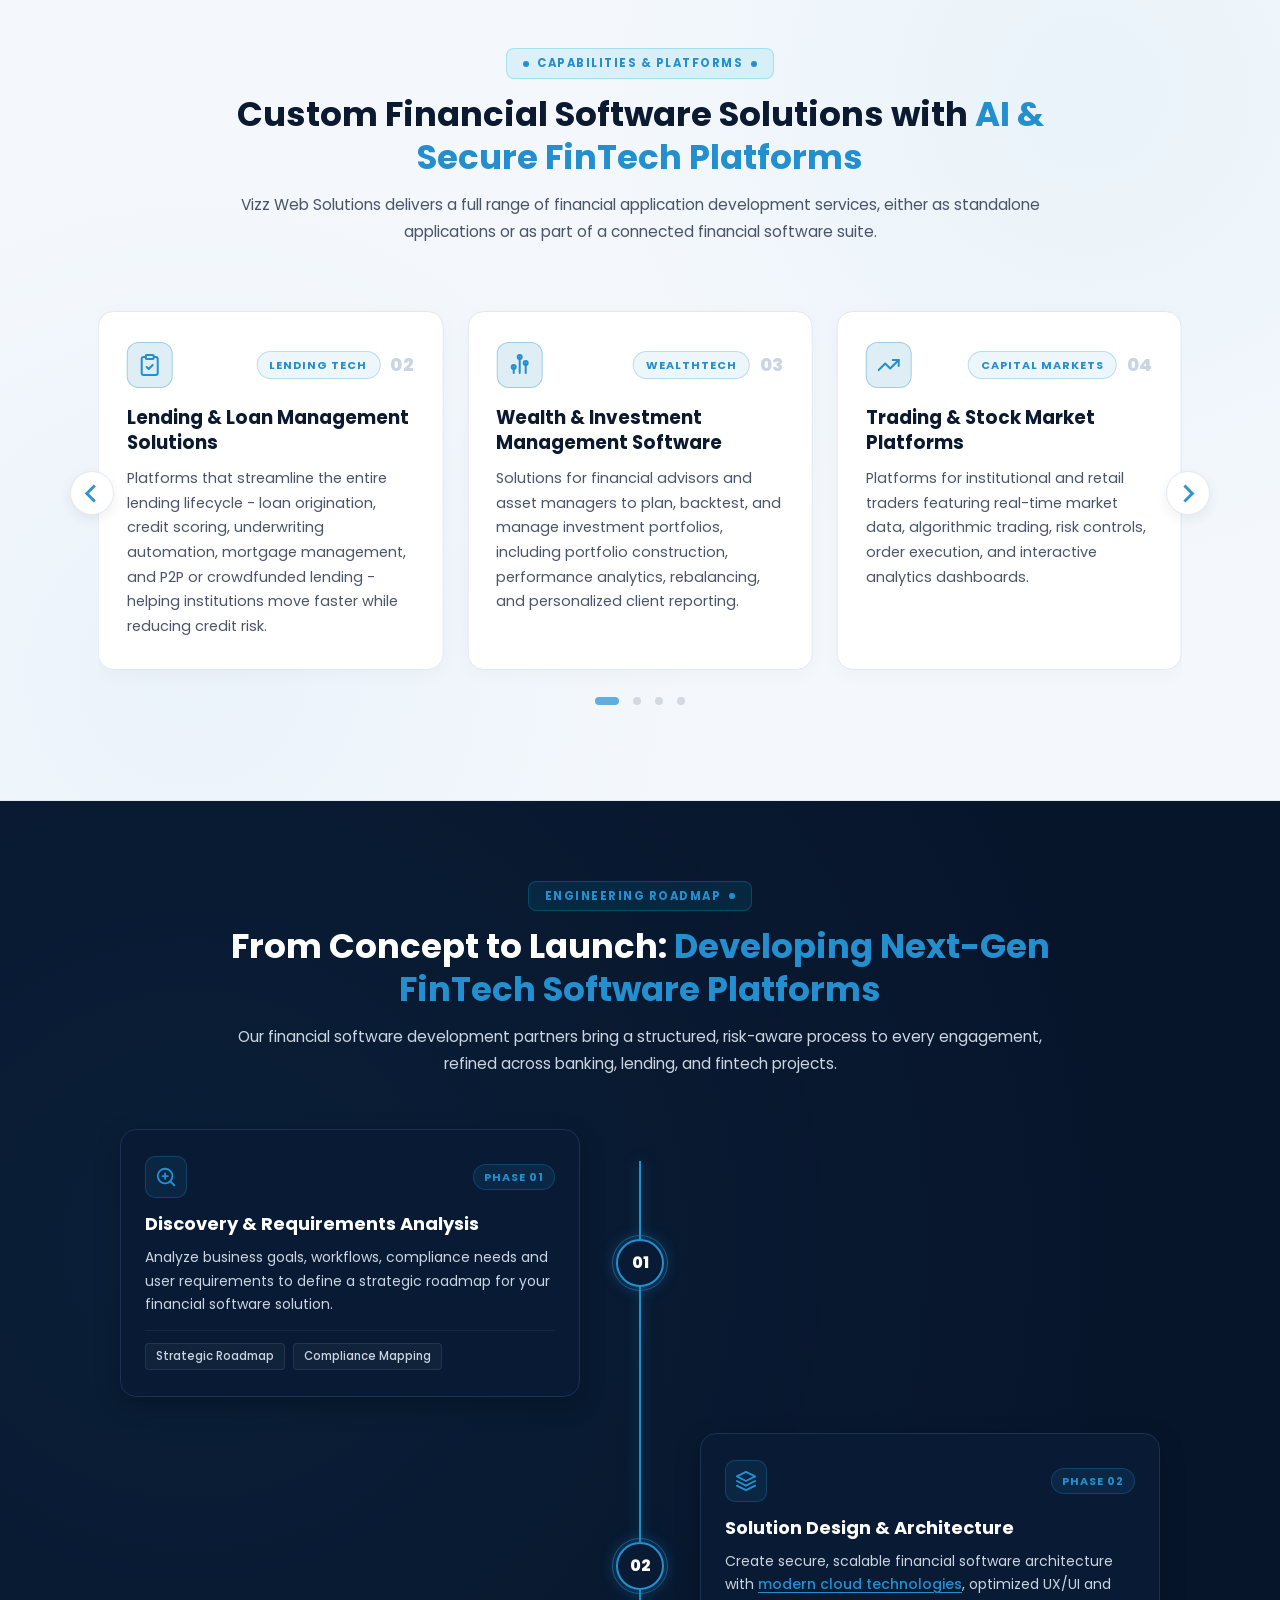
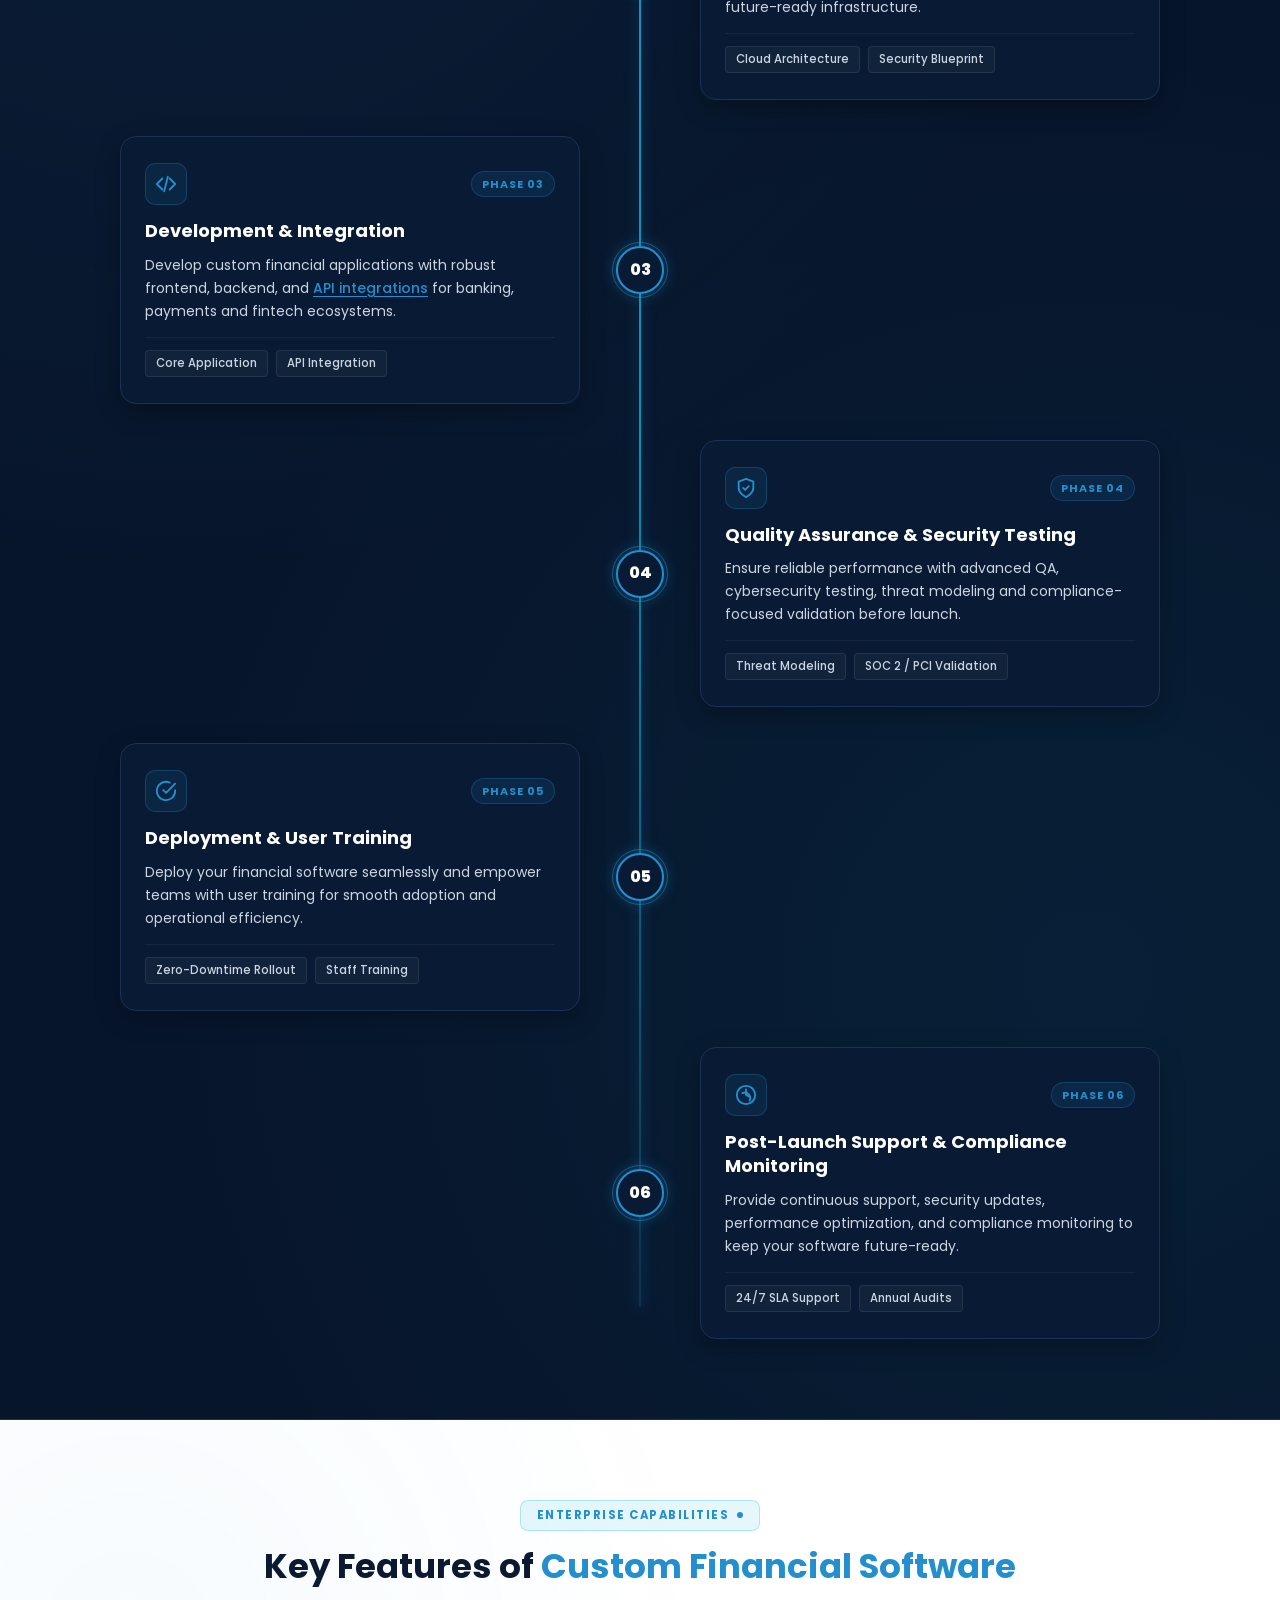
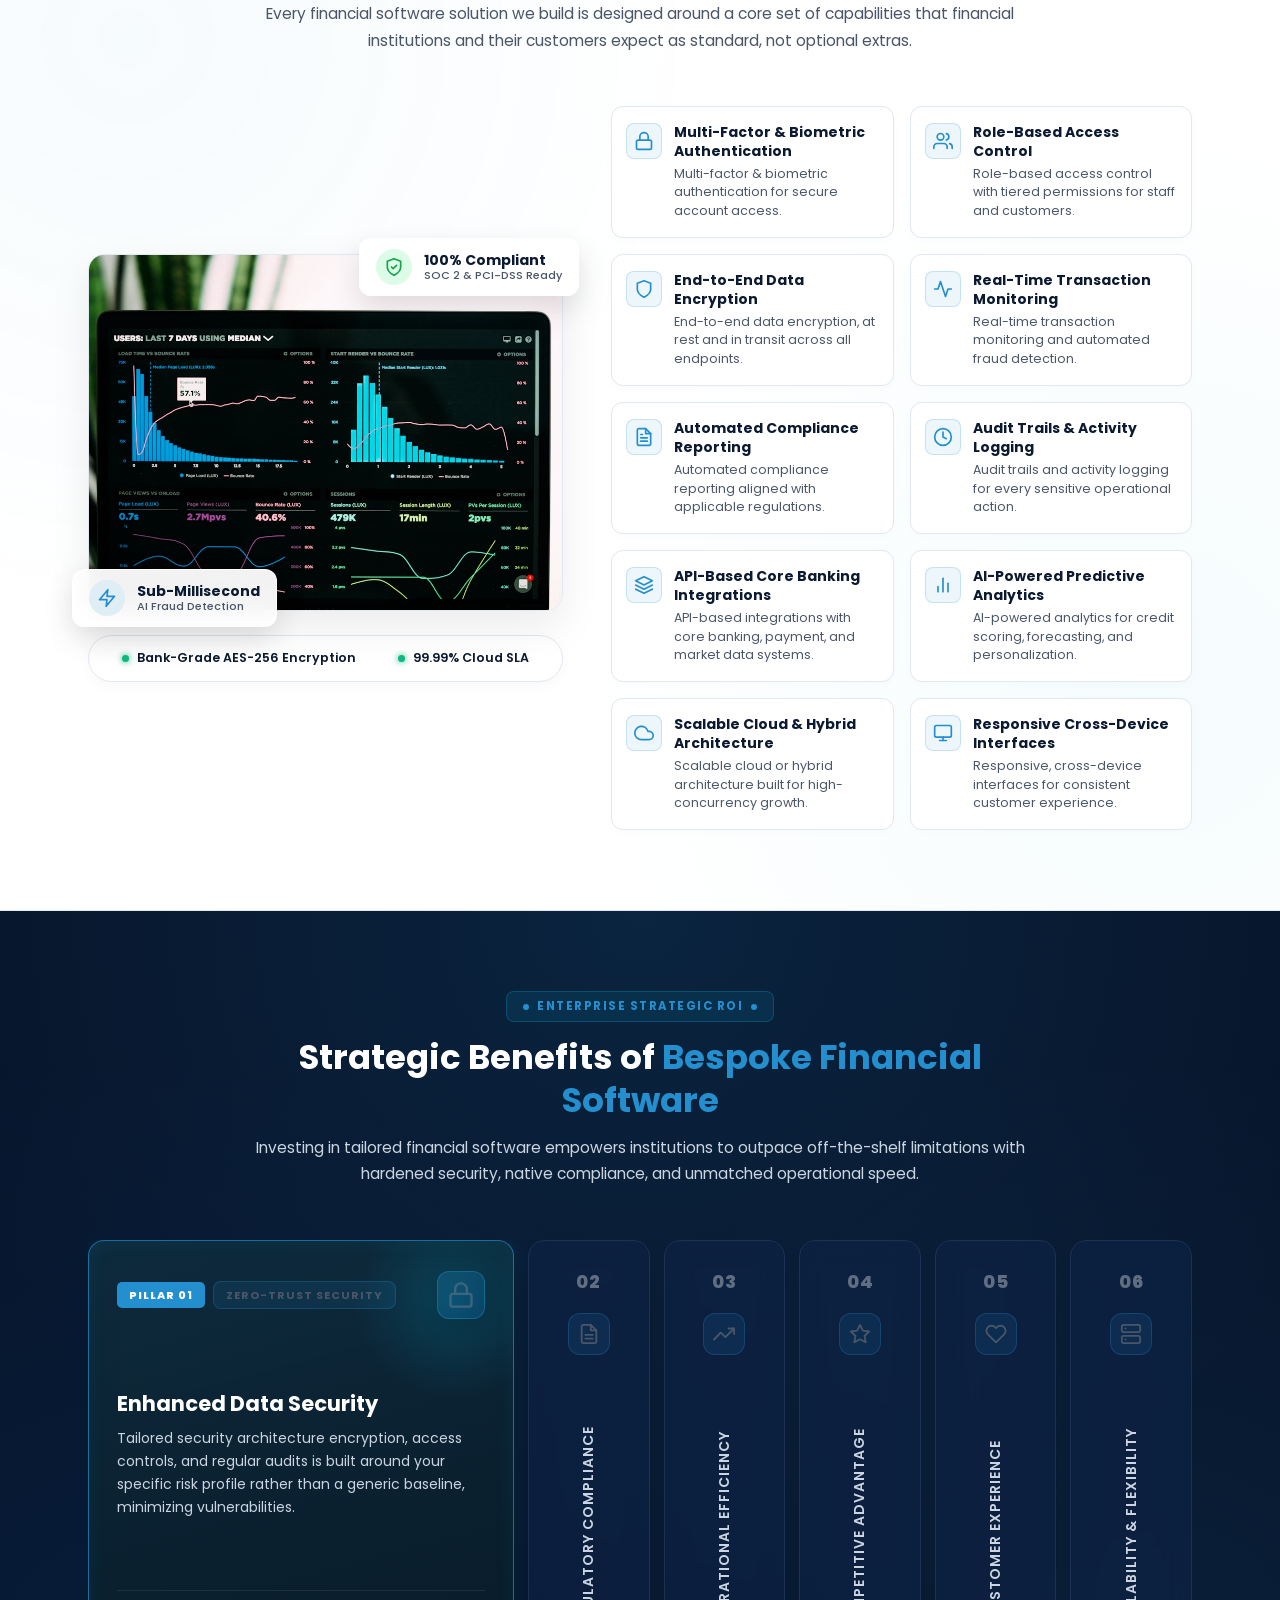
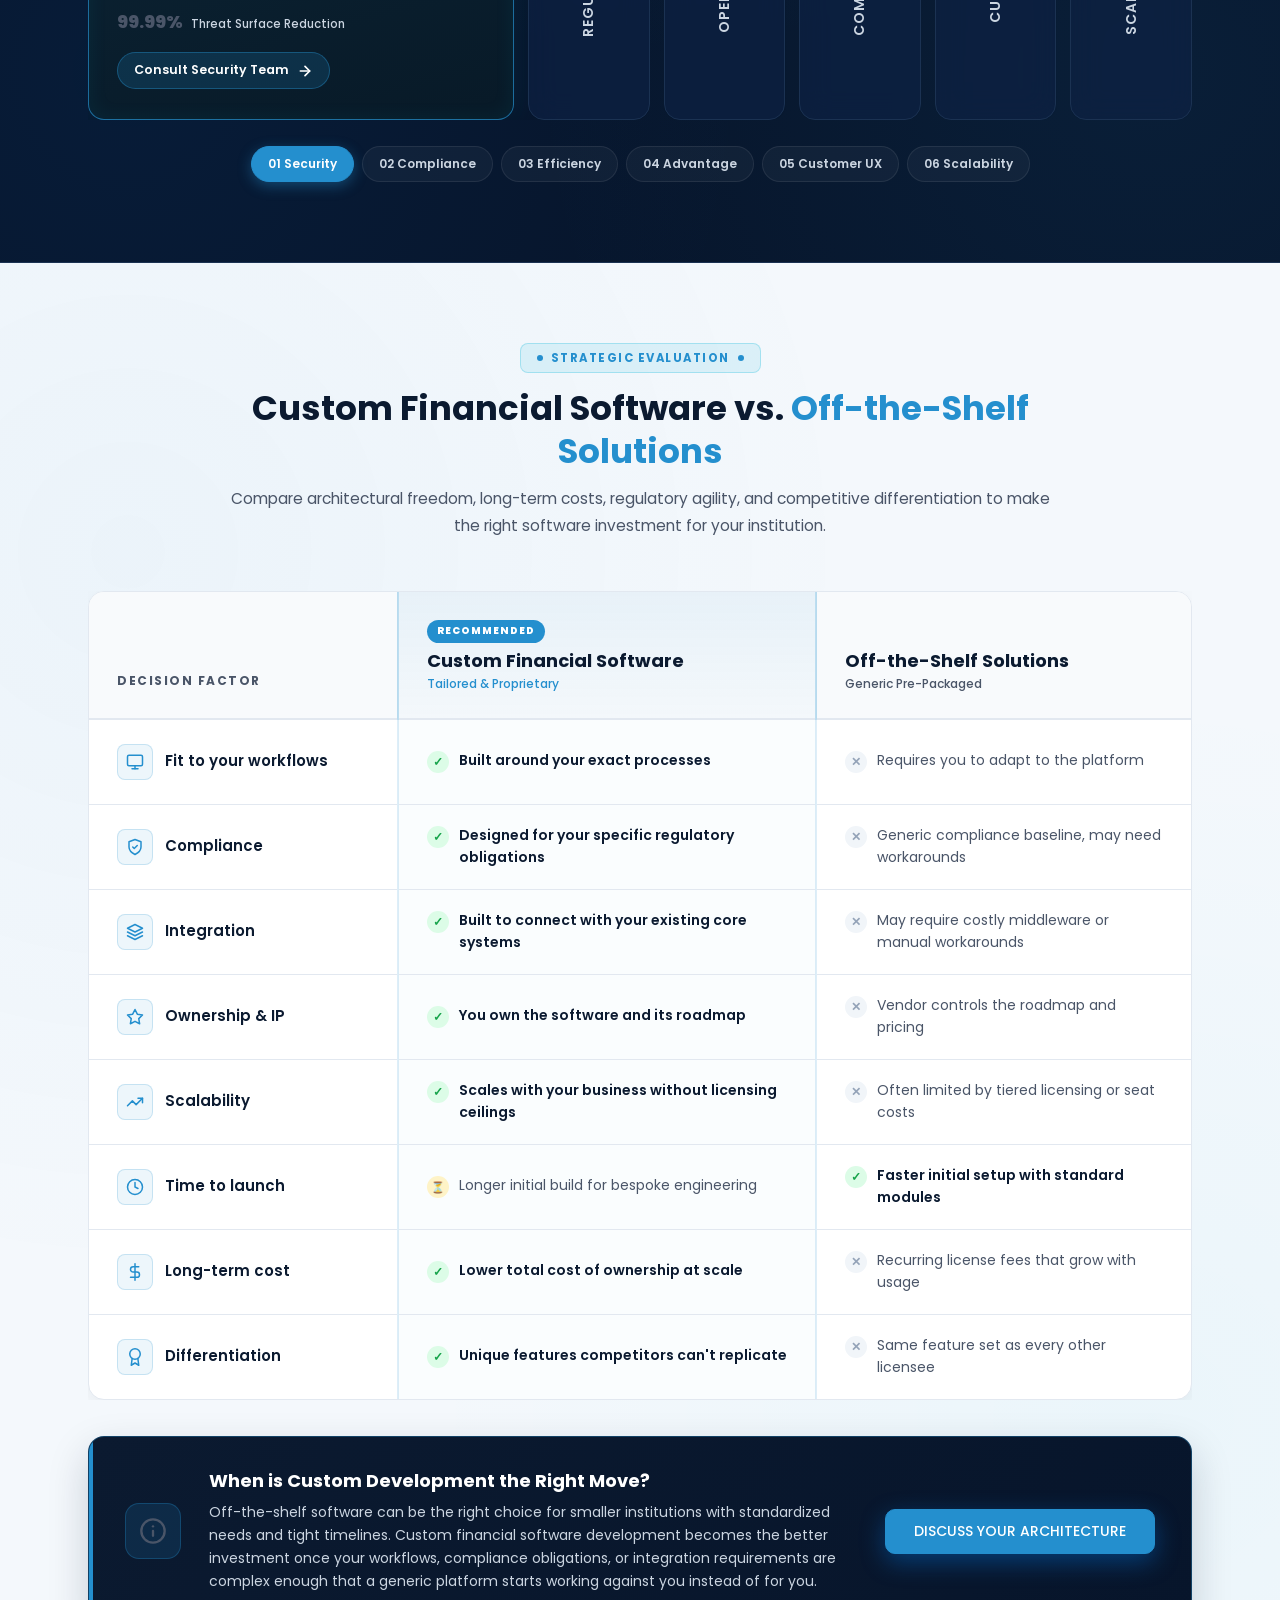
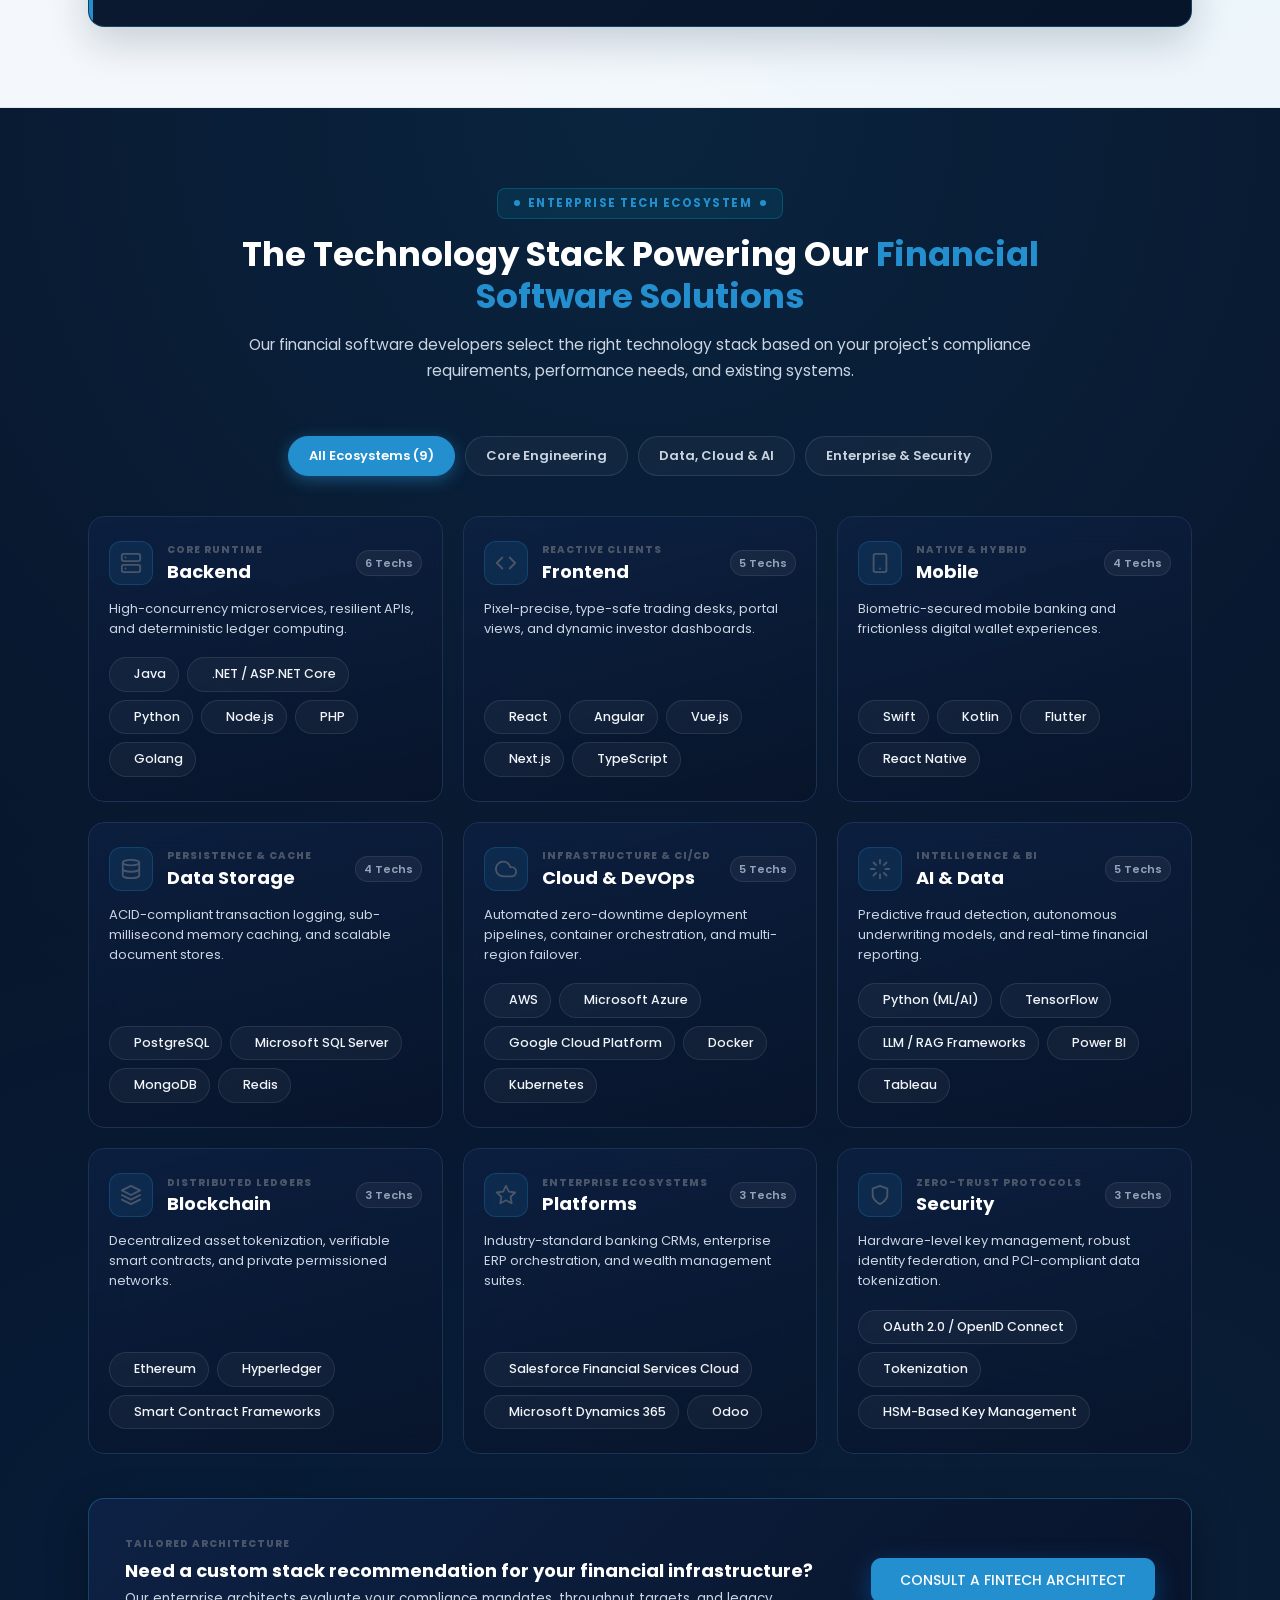
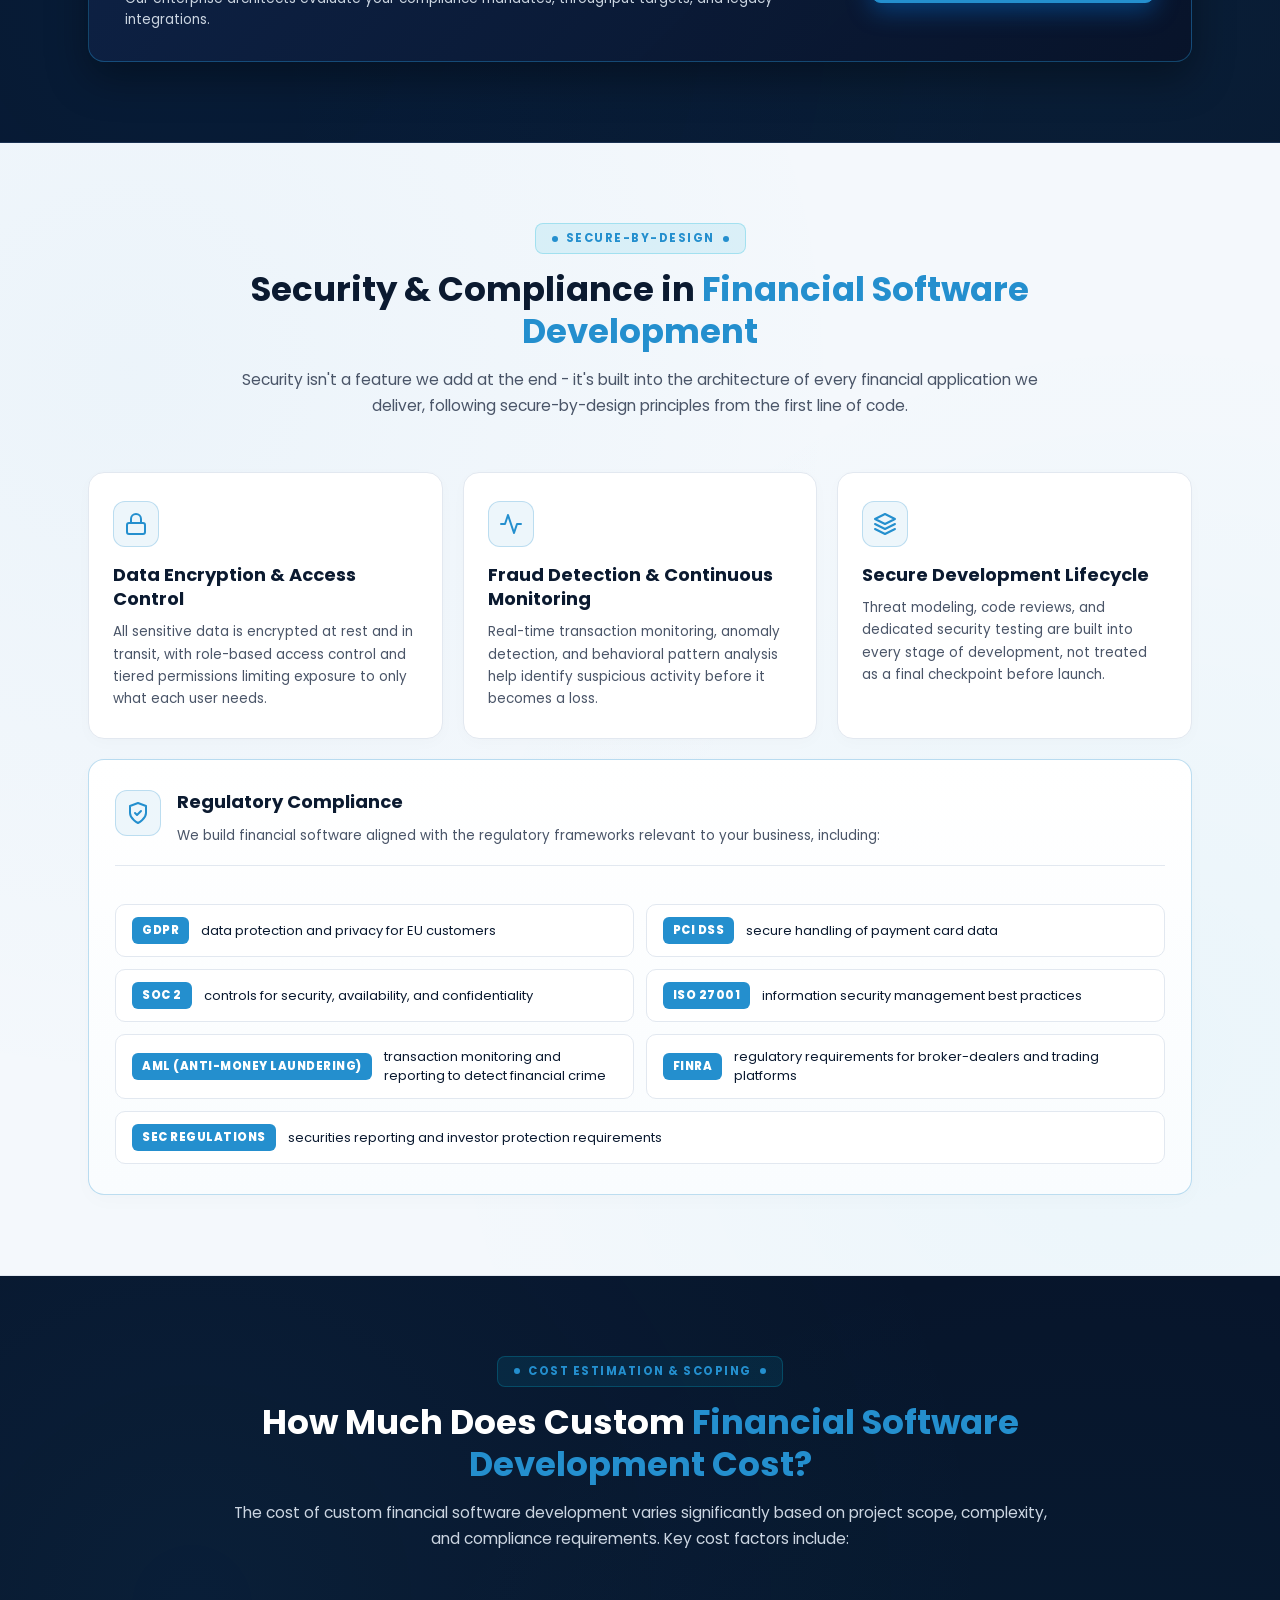
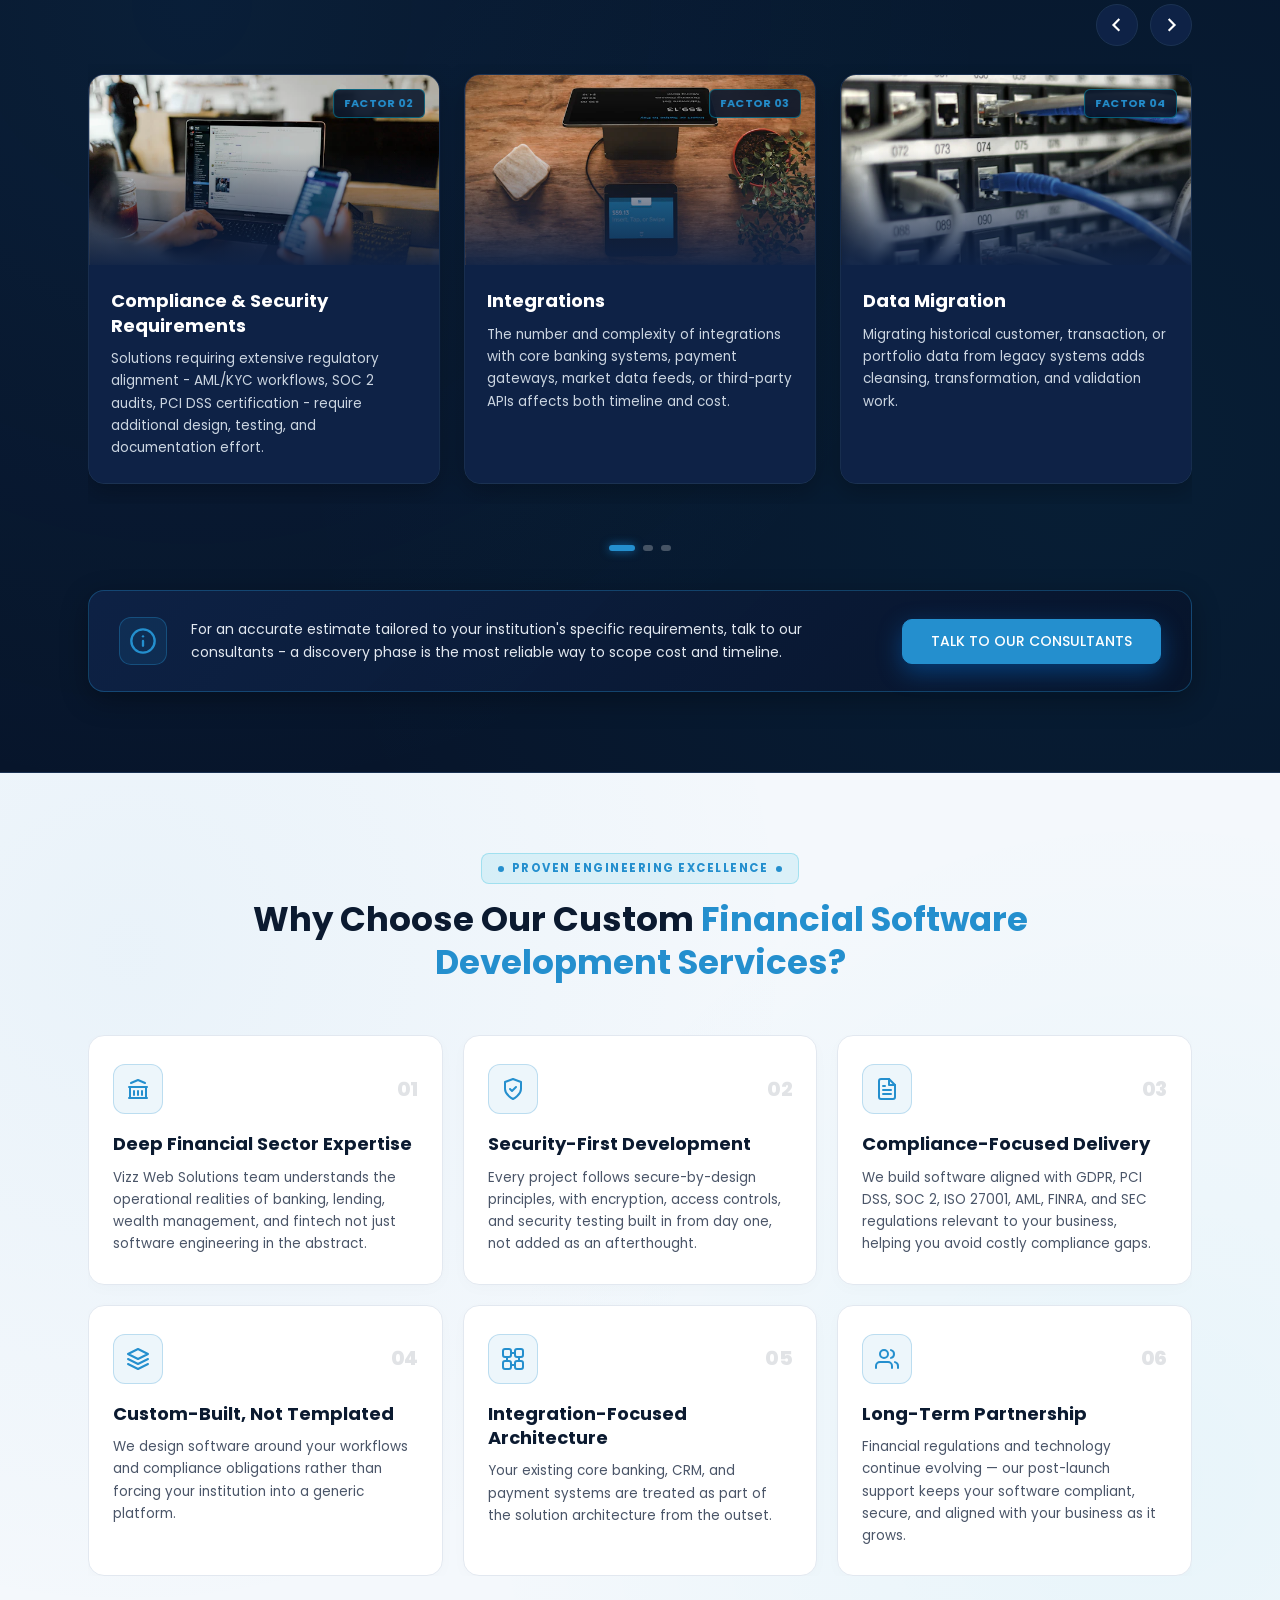
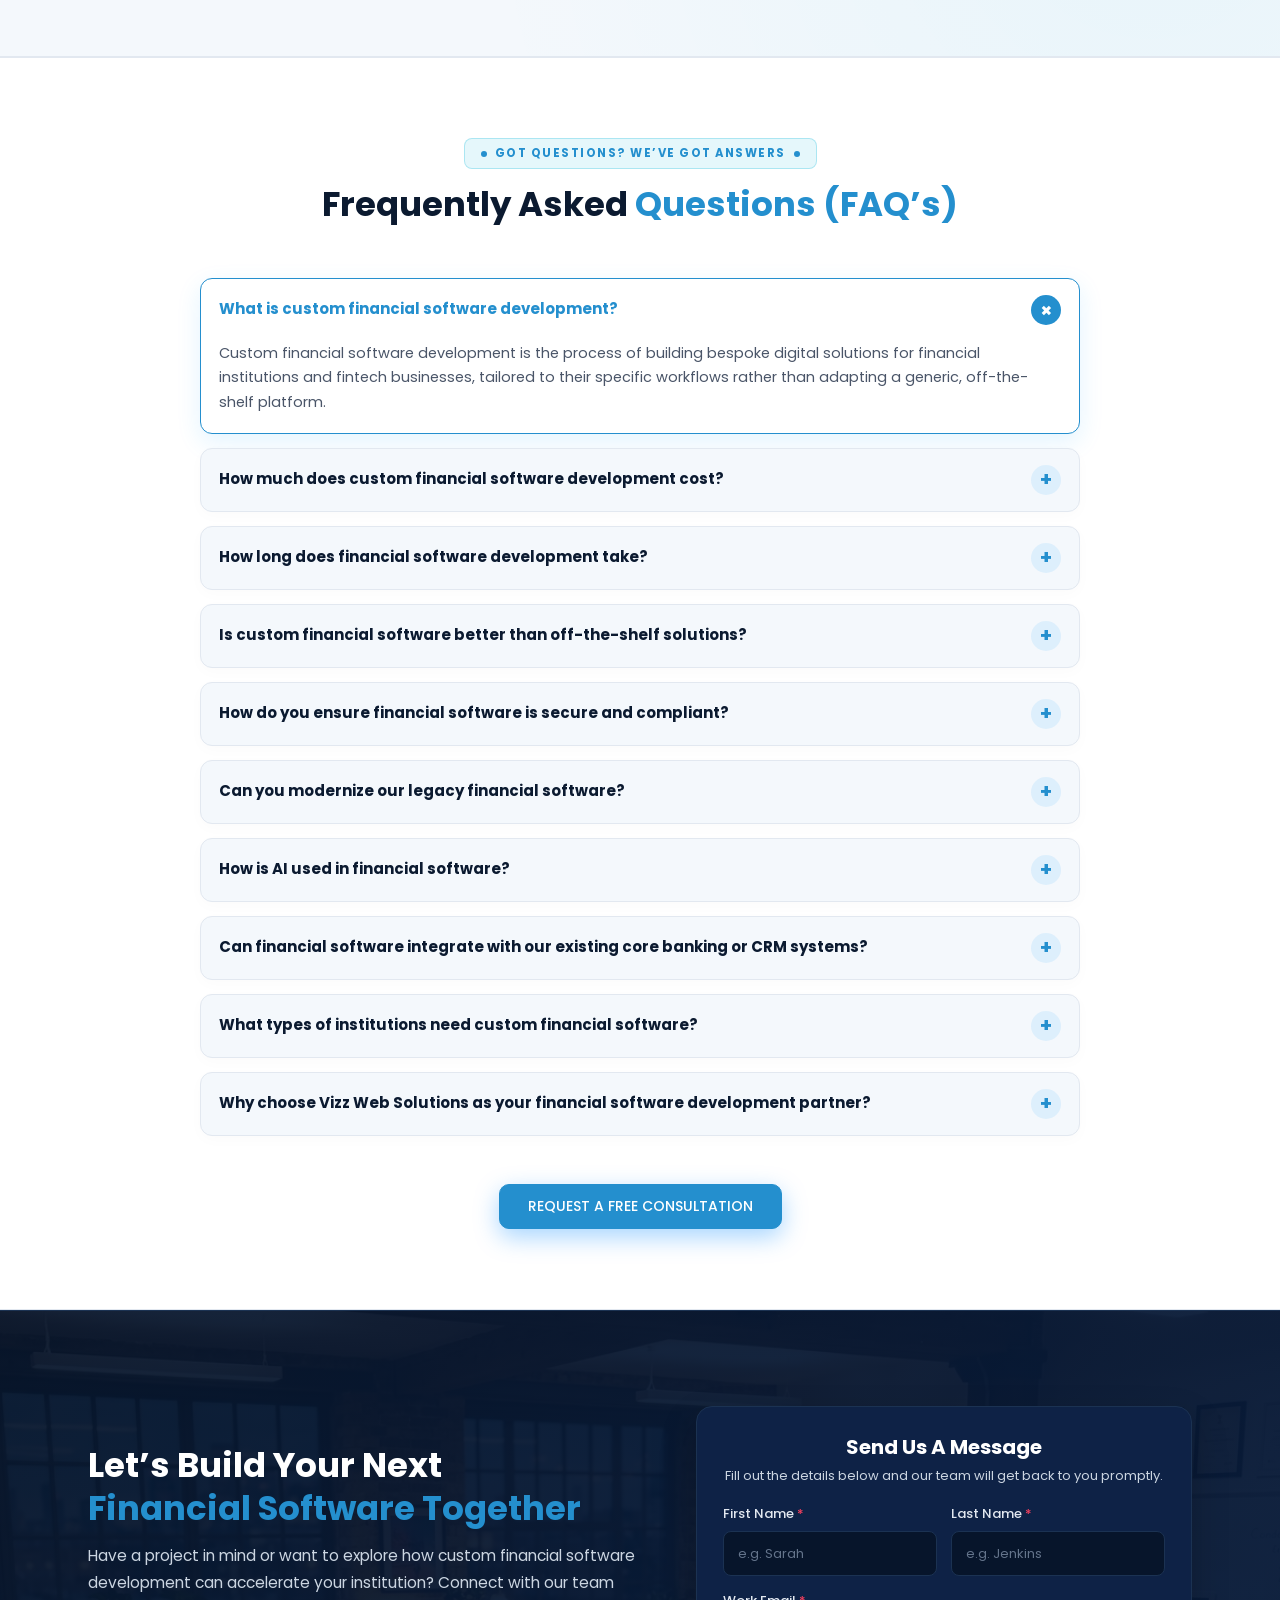
==== commit f90bab29: "added video section" ====
--- a/finetech.html
+++ b/finetech.html
@@ -135,16 +135,11 @@
 
         <!-- Centered Section Header -->
         <div class="section-header-center">
-          <div class="section-eyebrow-pill">
-            <span class="eyebrow-dot" aria-hidden="true"></span>
-            <span>ENGINEERING SHOWCASE</span>
-            <span class="eyebrow-dot" aria-hidden="true"></span>
-          </div>
           <h2 id="fintech-video-heading" class="section-title text-dark">
-            Discover How We Build Next-Generation <span class="text-highlight-cyan">Financial Software</span>
+            What Our Clients Say
           </h2>
           <p class="section-lead-text text-muted-light">
-            Explore how our high-velocity engineering, bank-grade encryption, and regulatory compliance power market-leading financial institutions worldwide.
+            Hear directly from our logistics and supply chain partners about how Vizz Web Solutions transformed their operations and accelerated their growth.
           </p>
         </div>
 
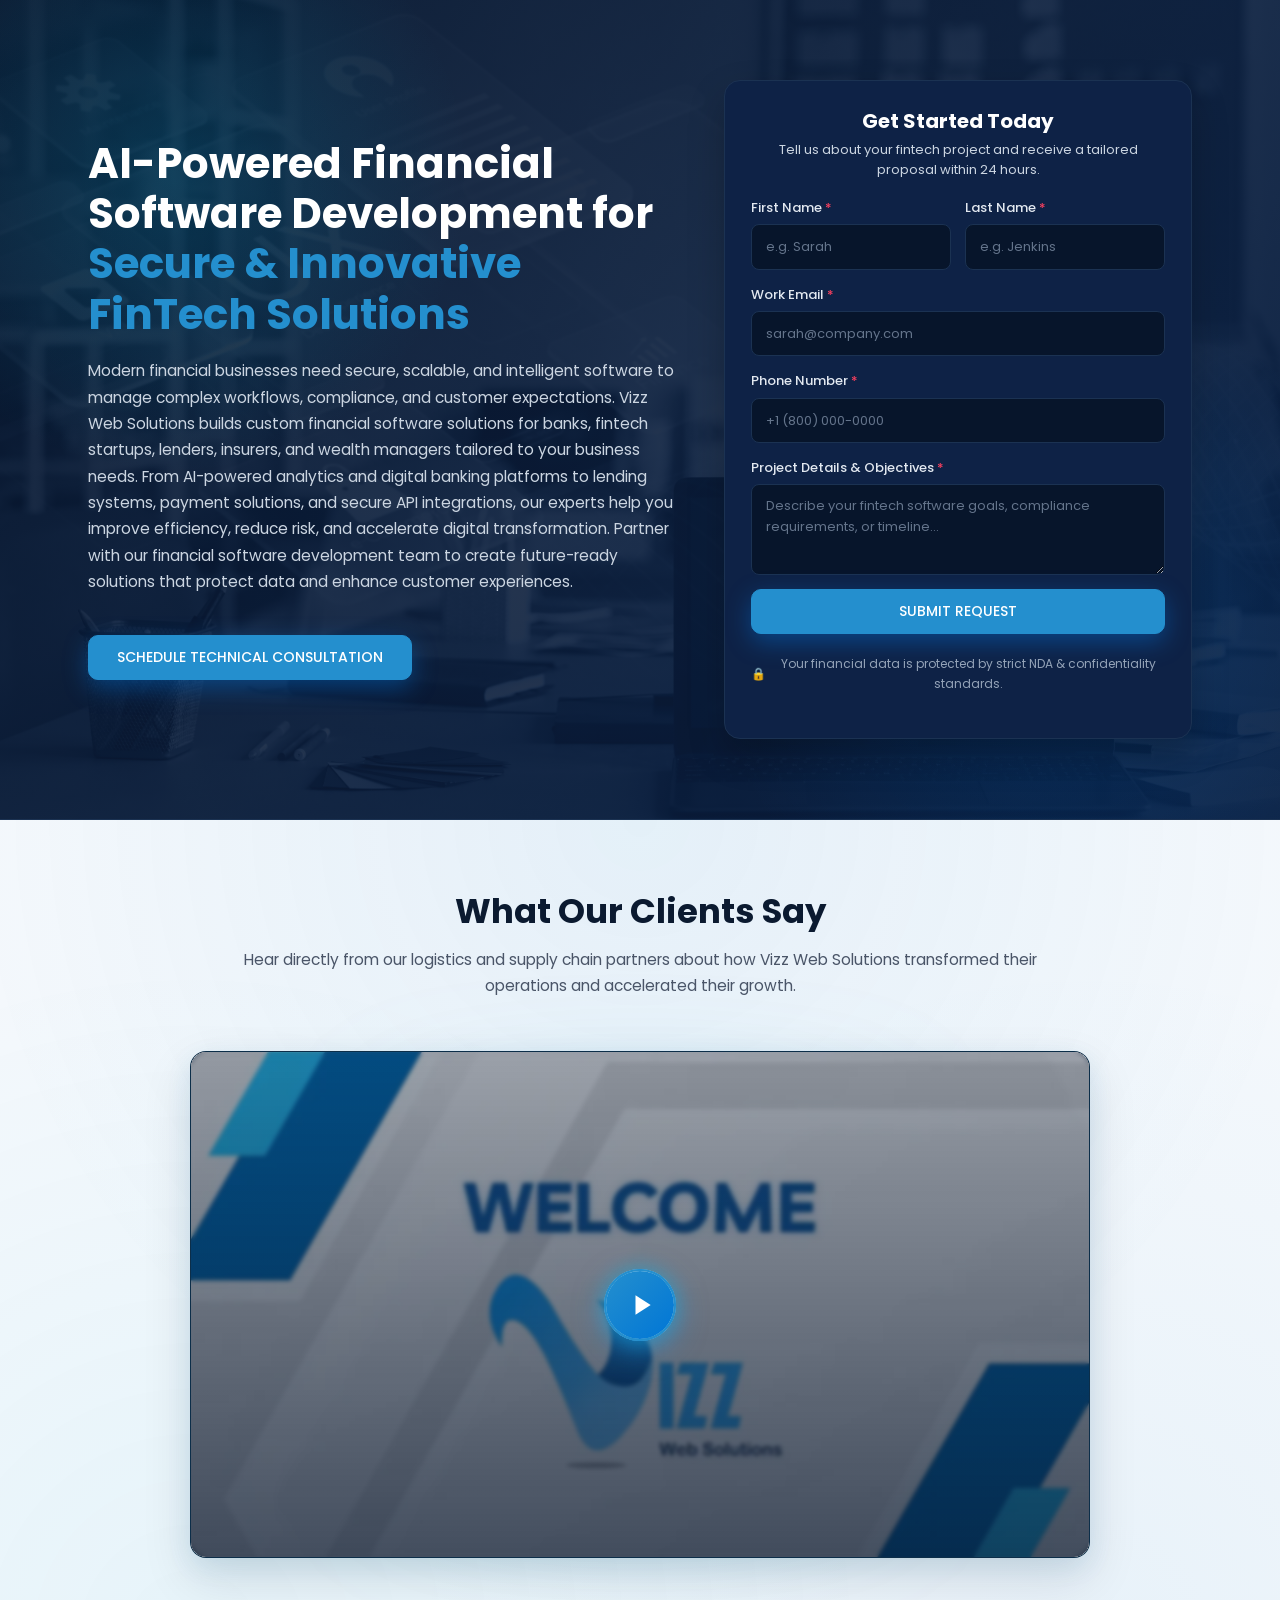
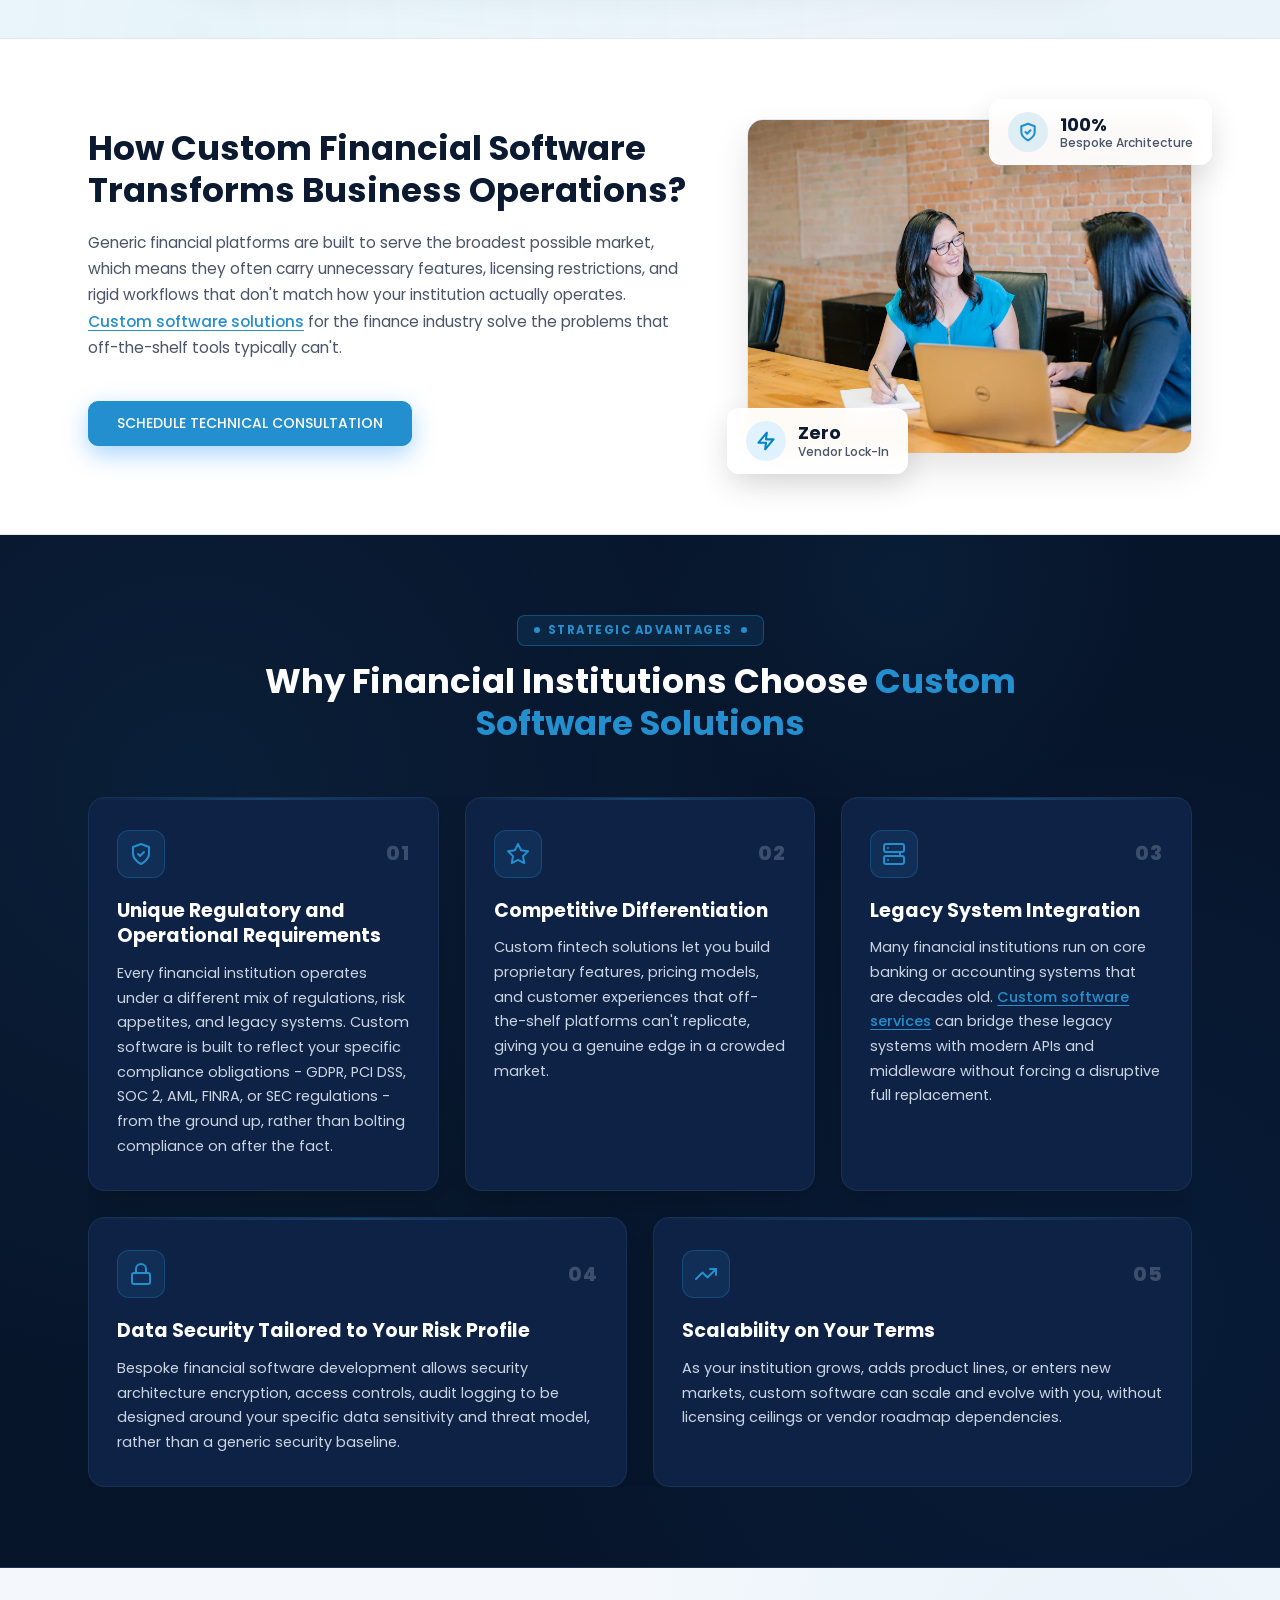
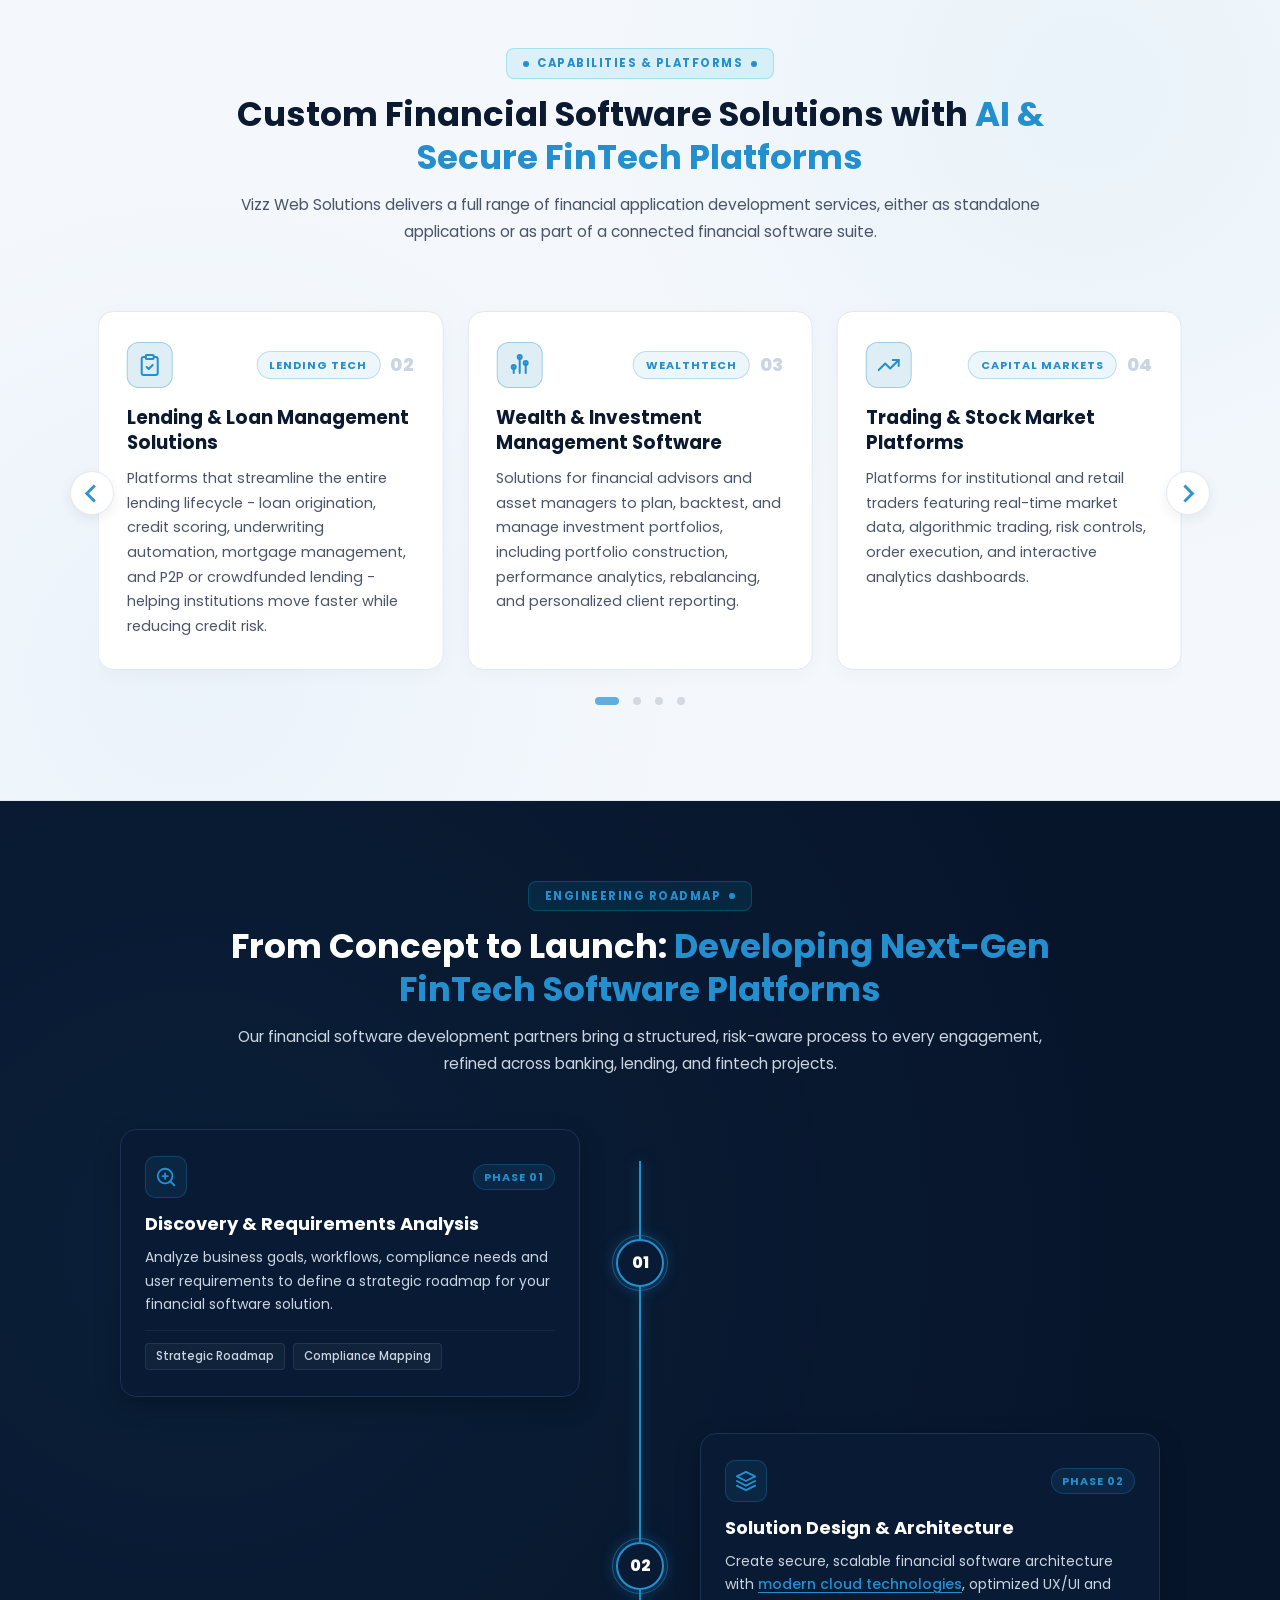
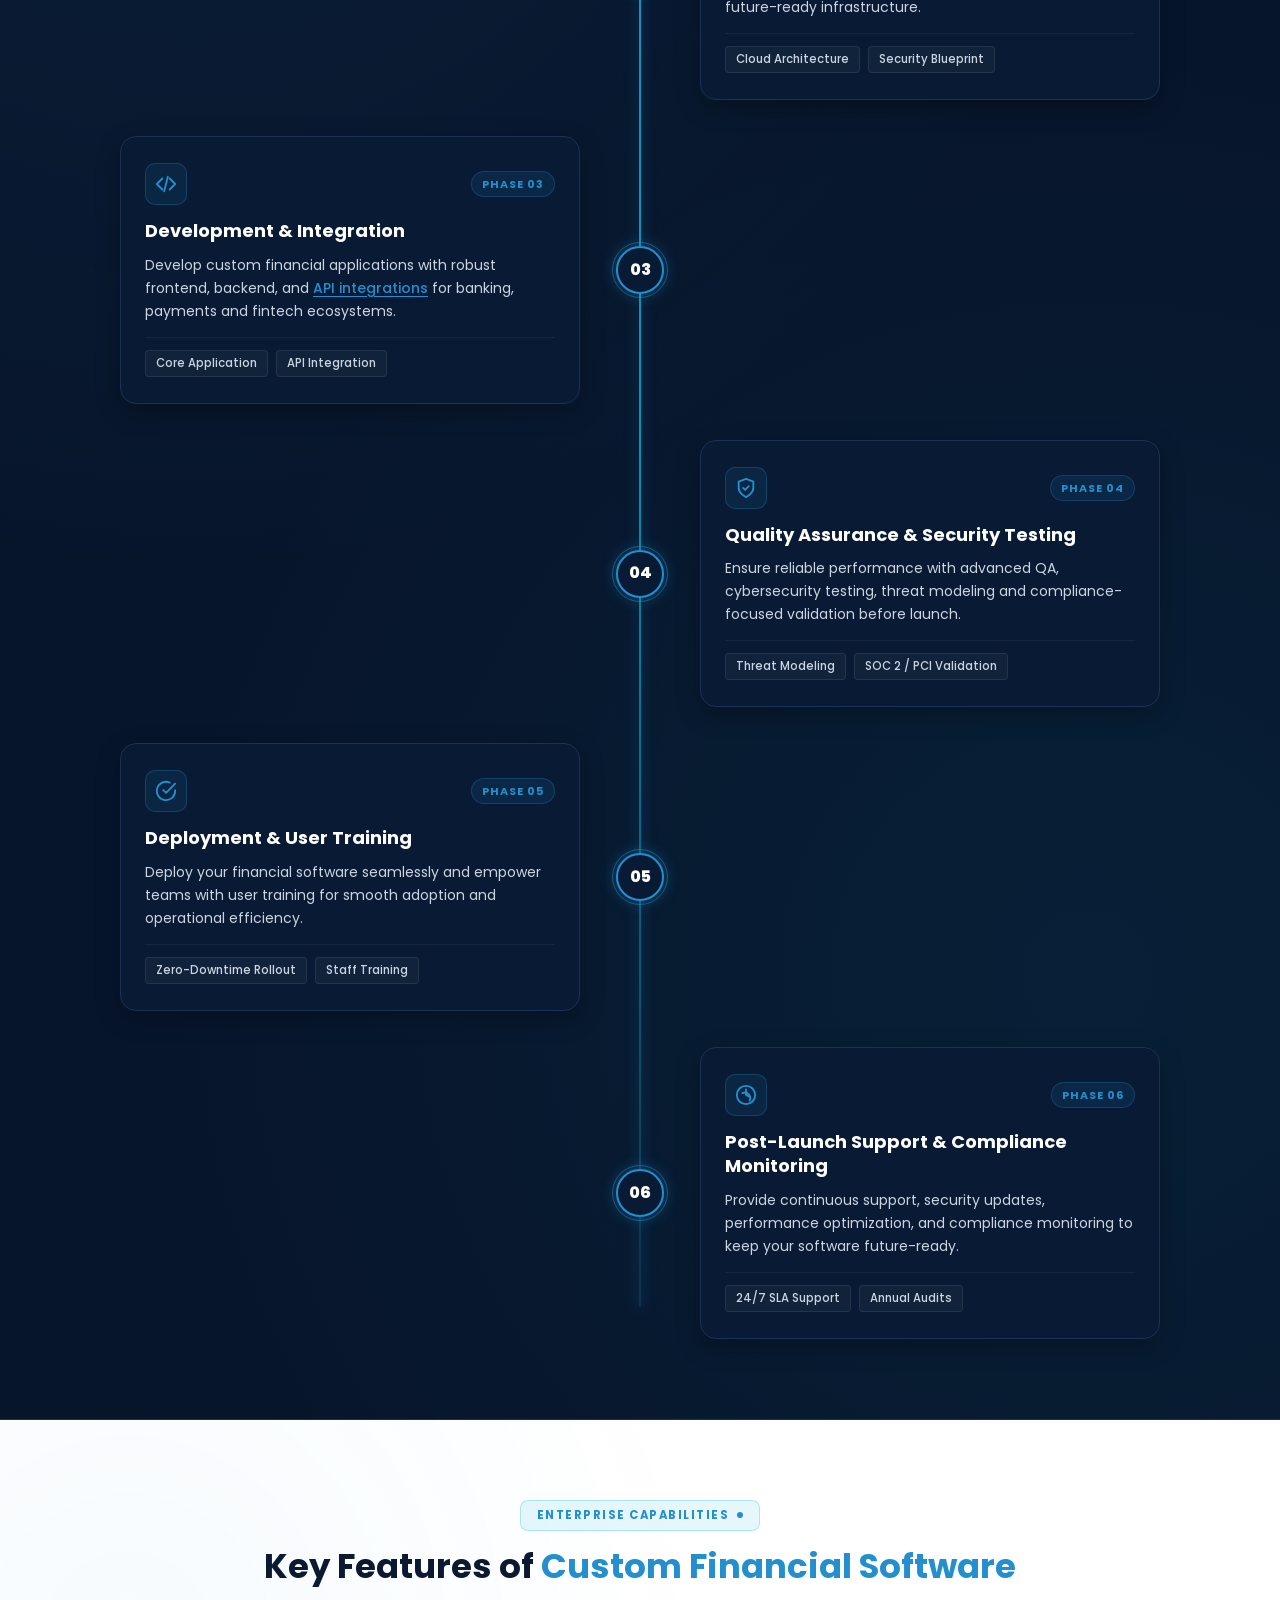
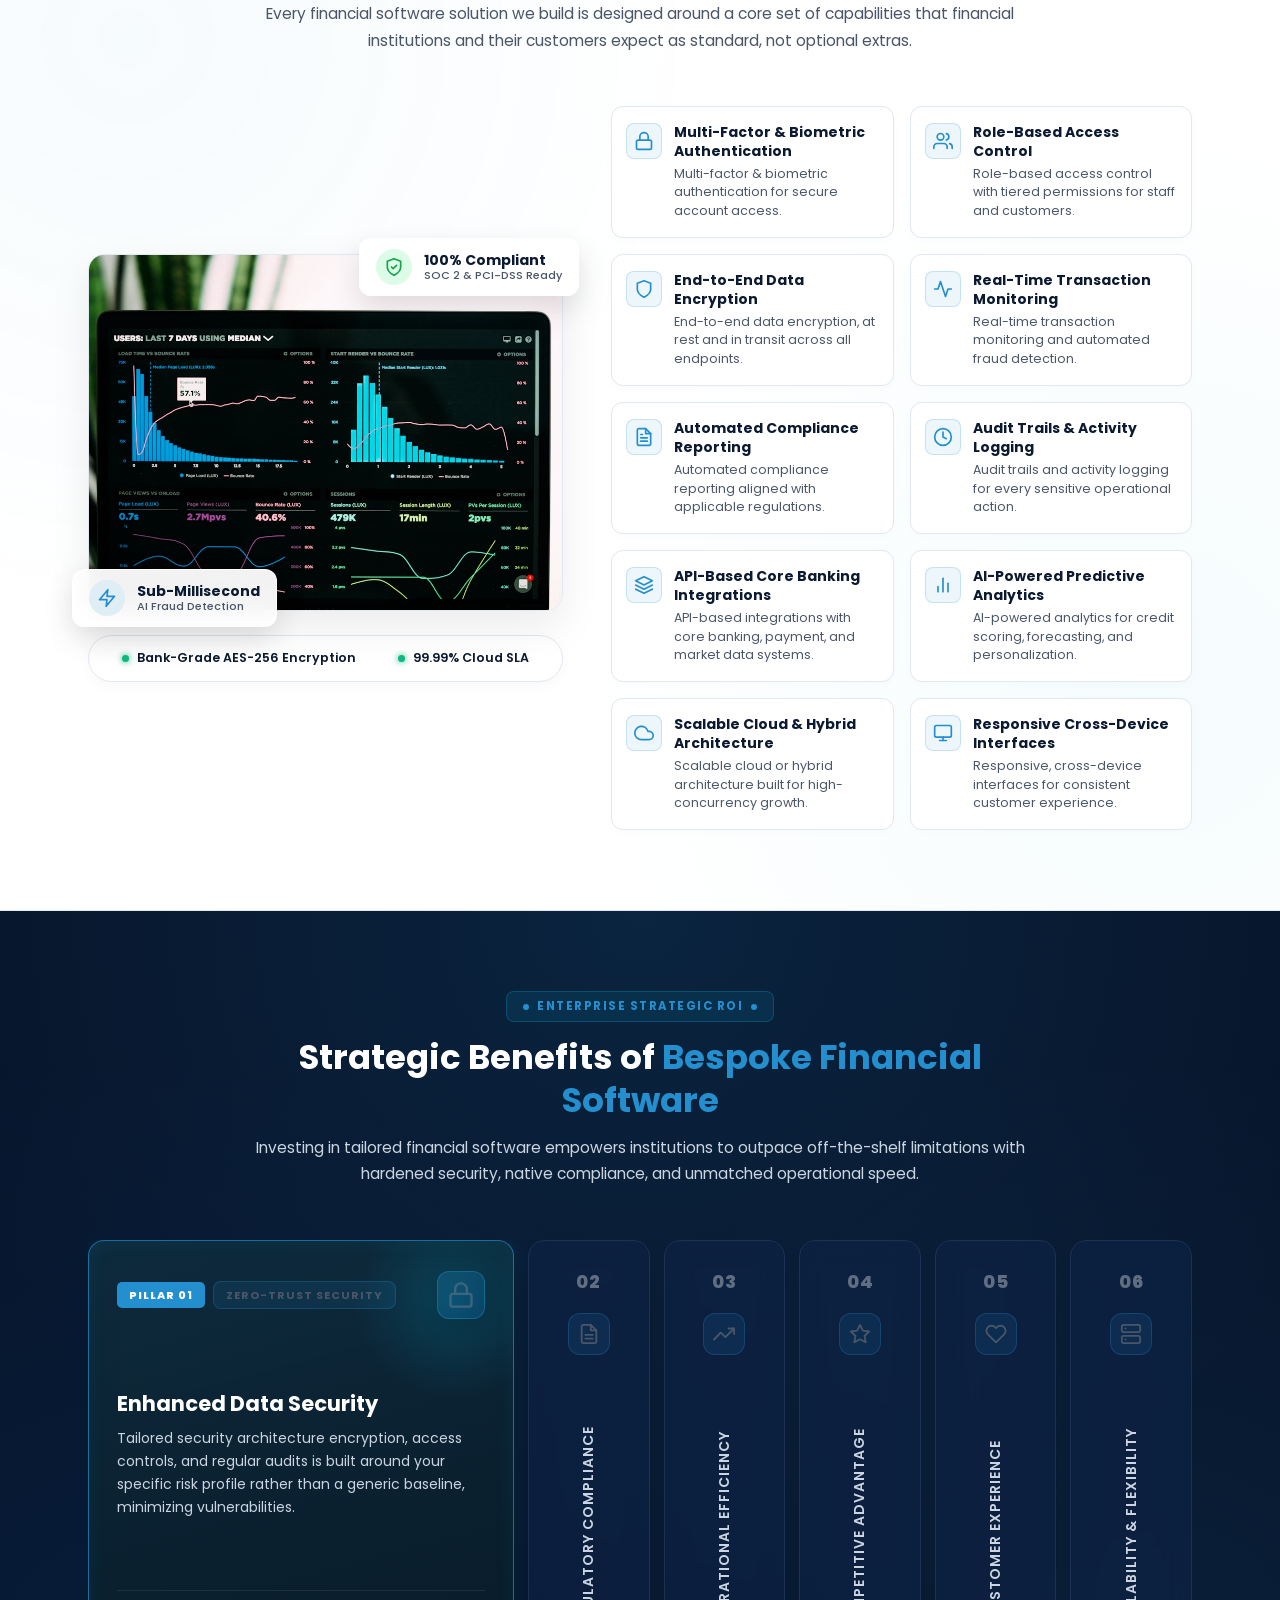
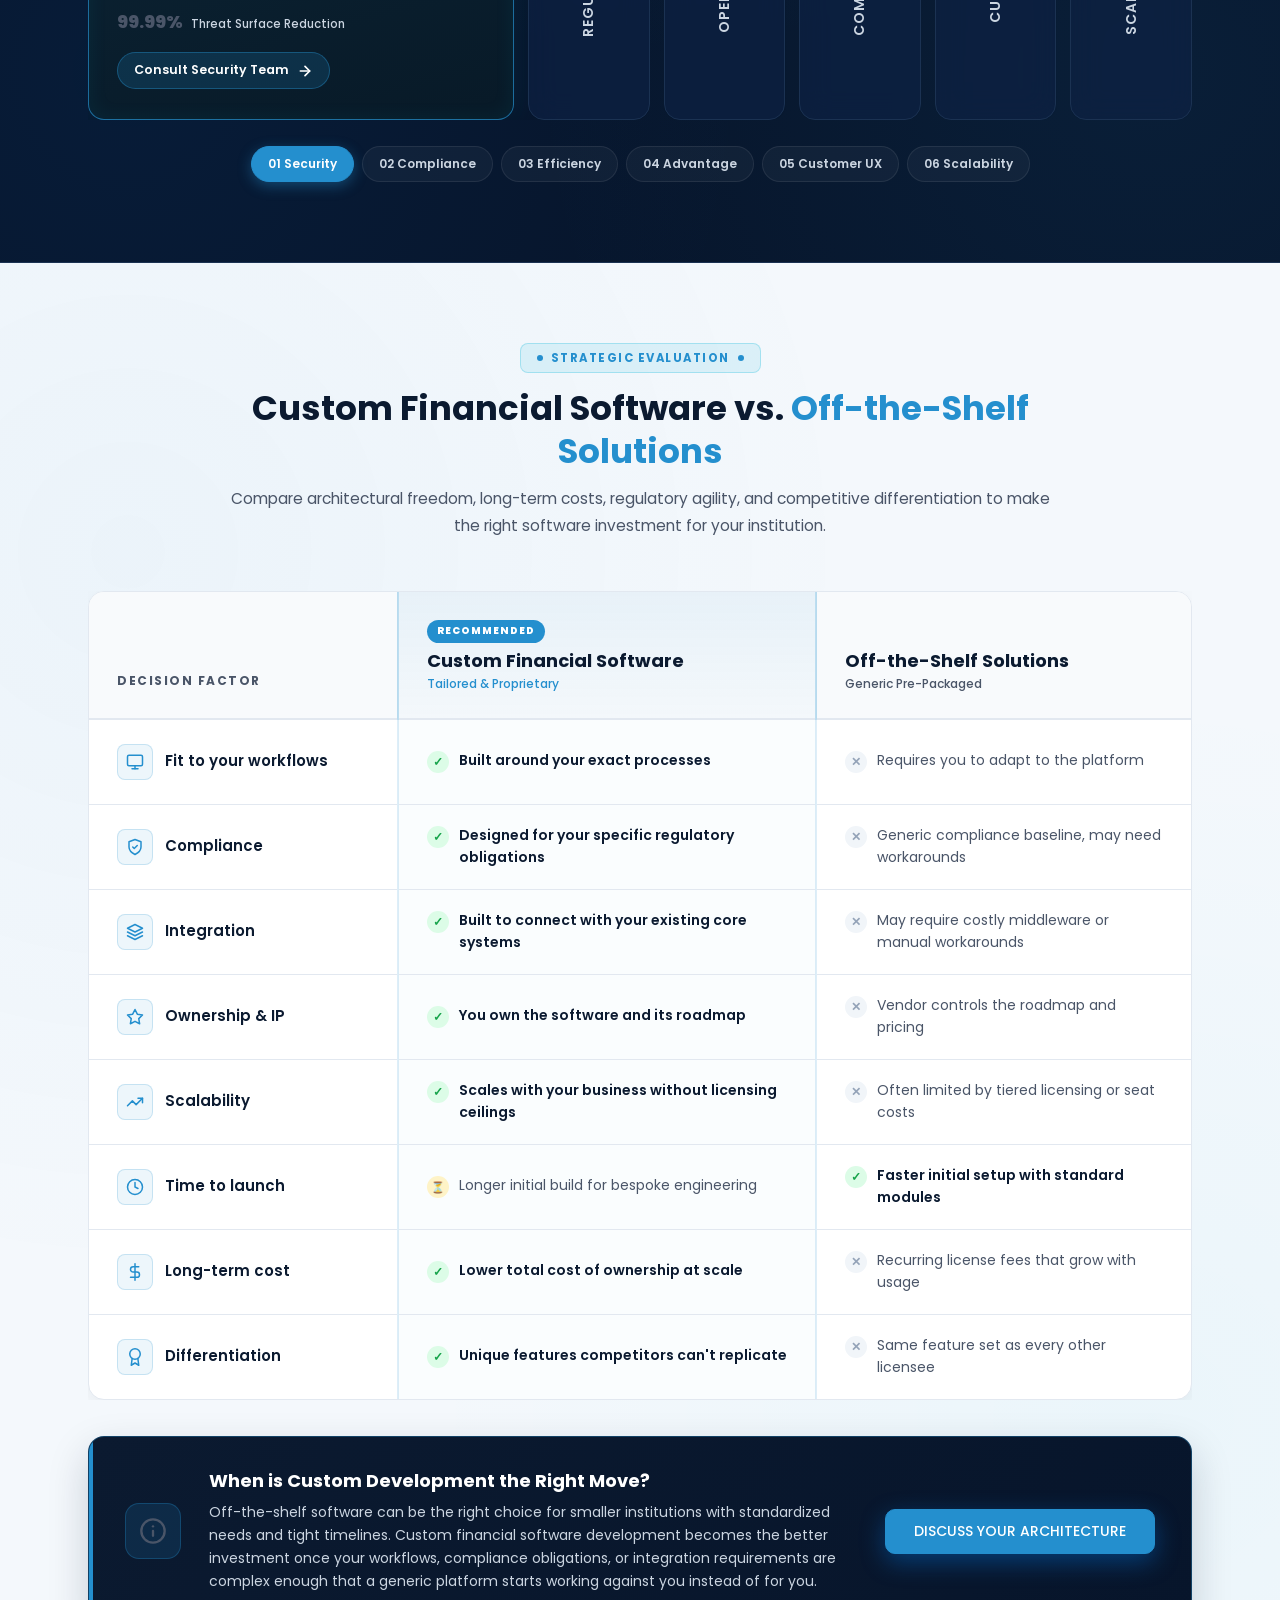
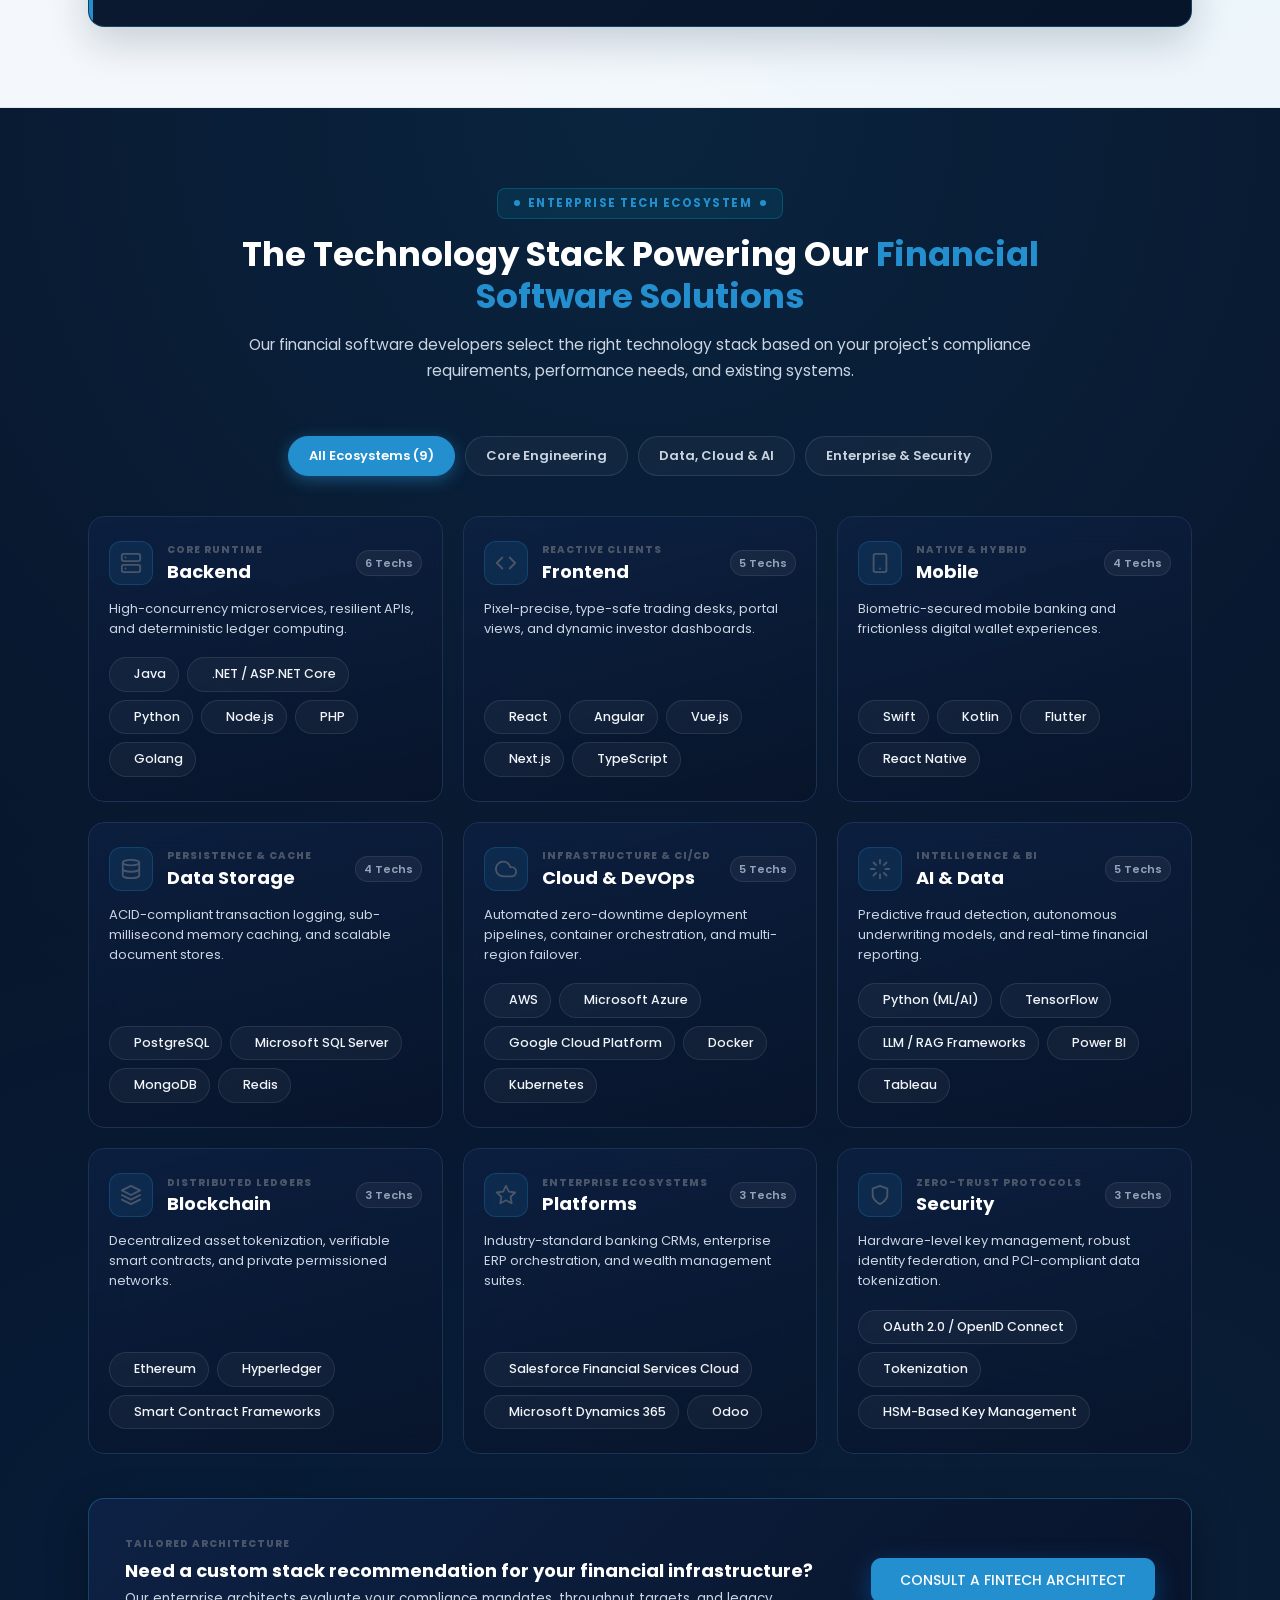
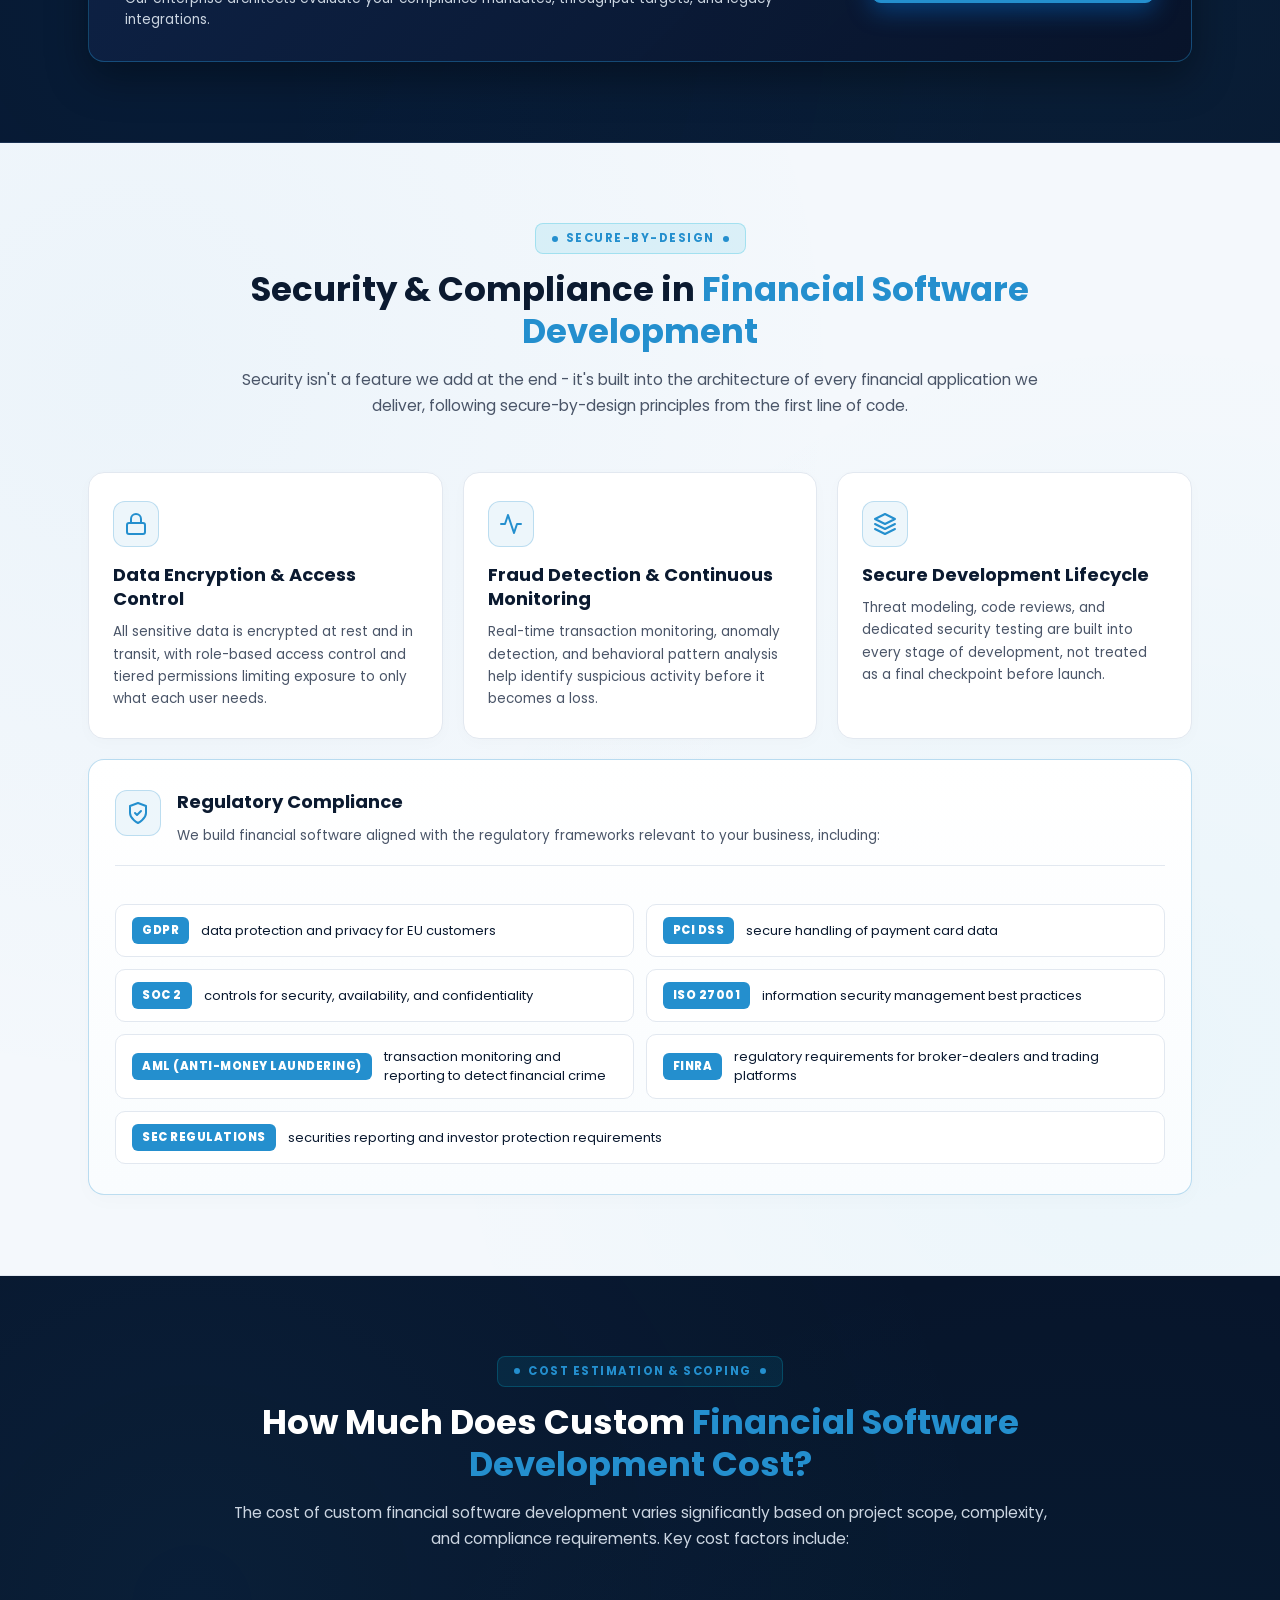
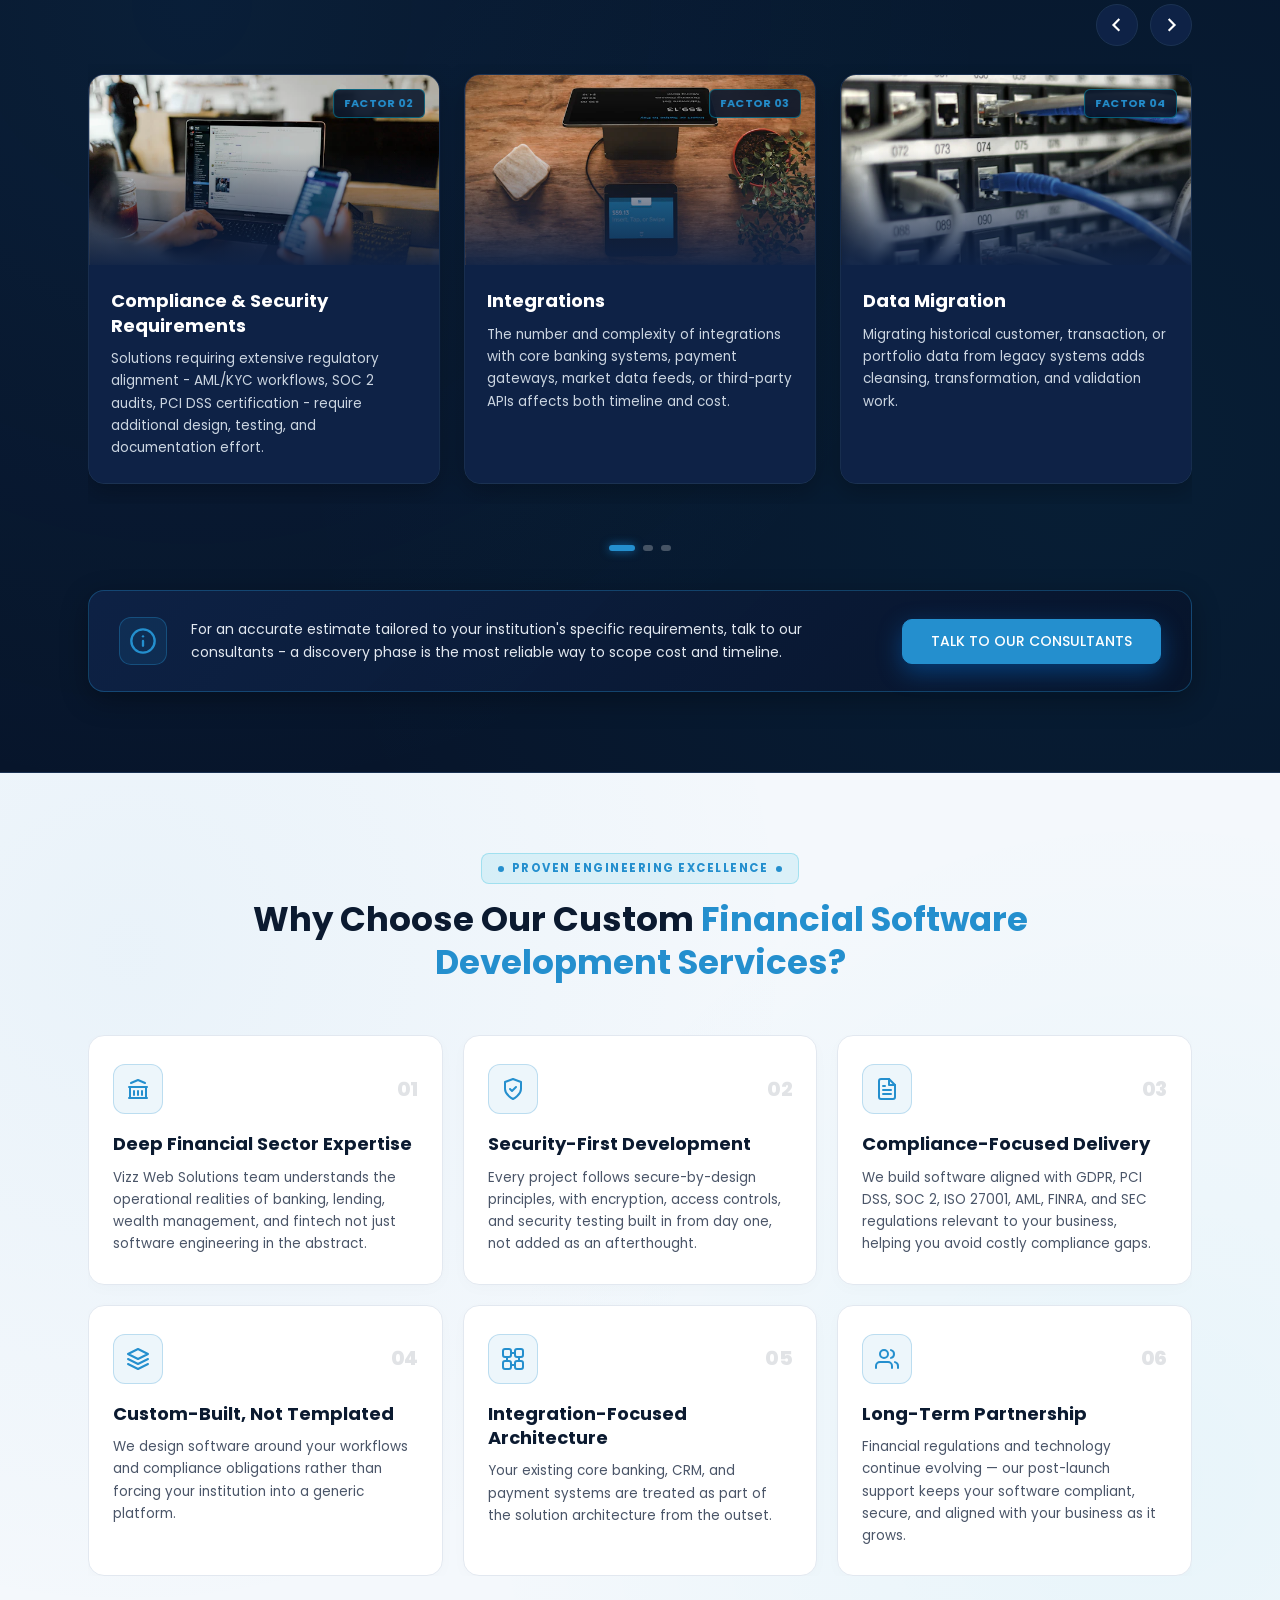
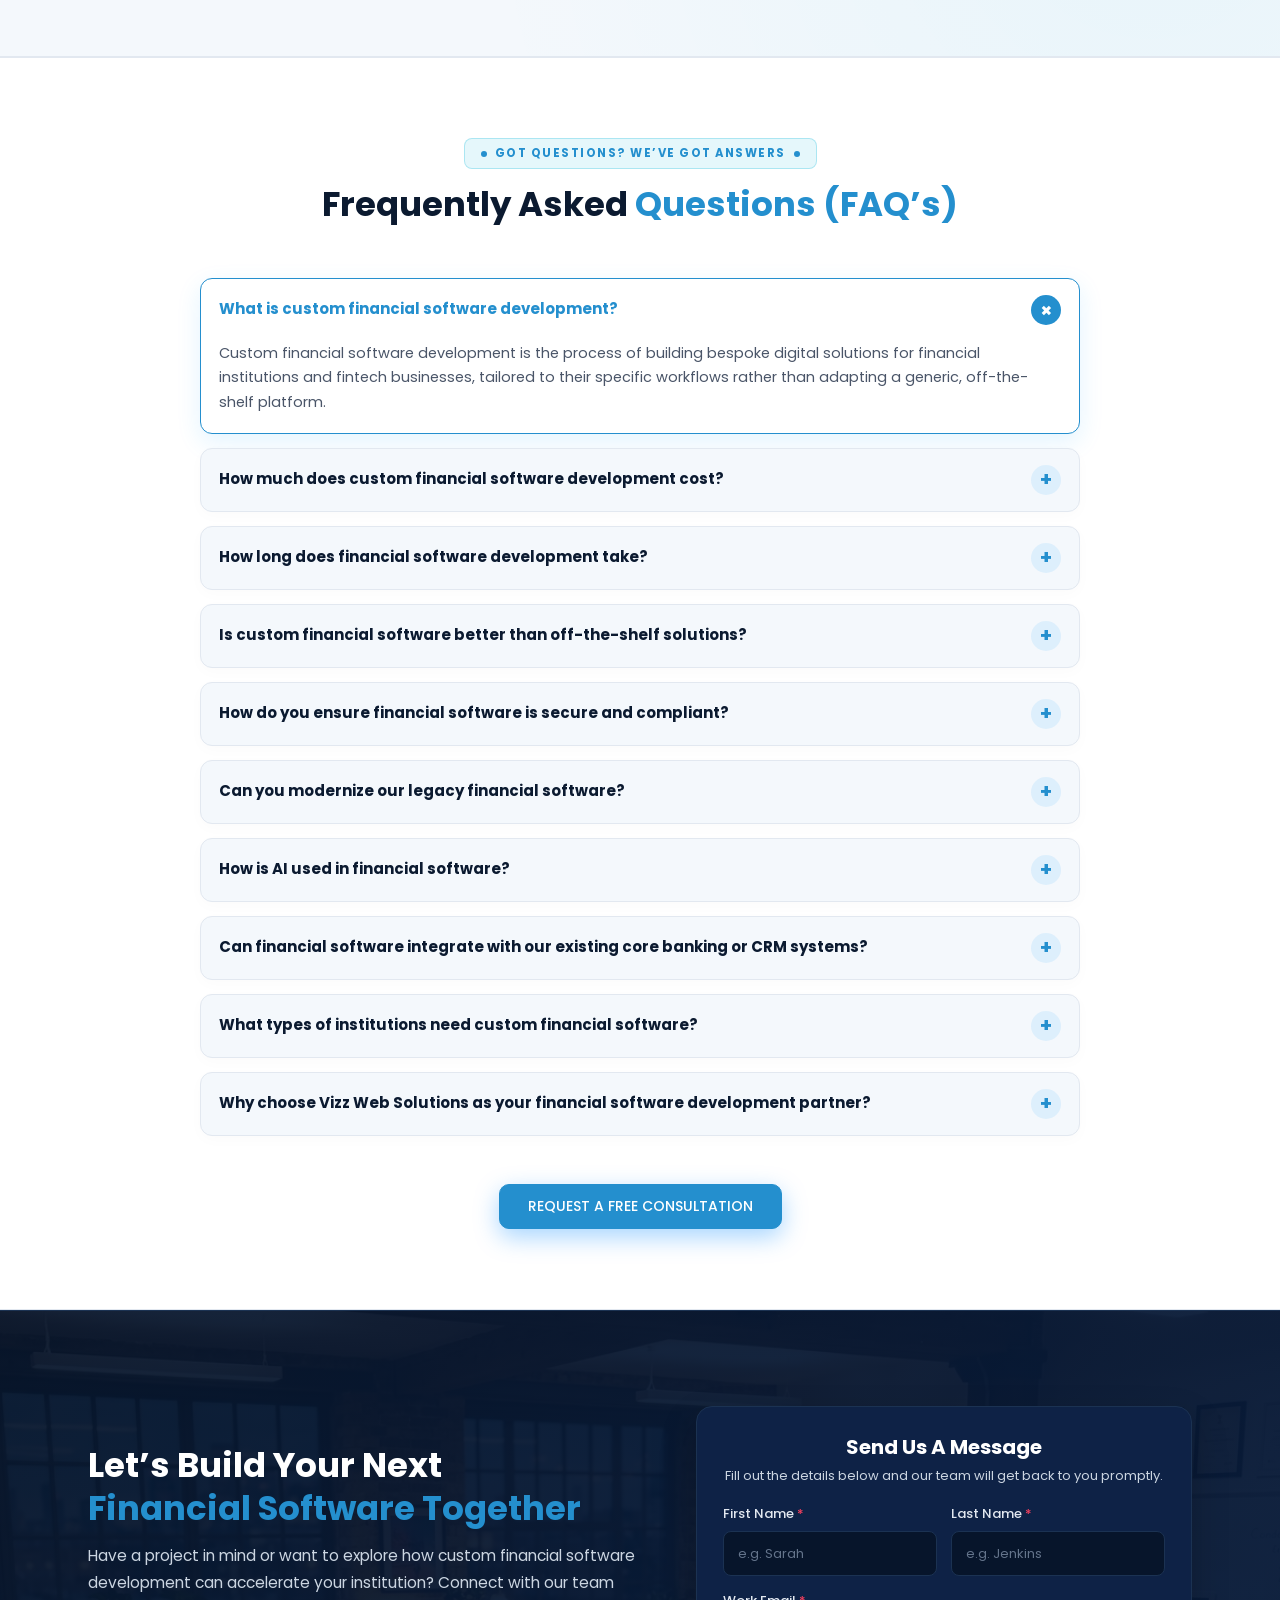
==== commit 01280811: "feat: update video poster assets to "What Our Clients Say" across all service pages" ====
--- a/finetech.html
+++ b/finetech.html
@@ -151,12 +151,12 @@
 
             <!-- Responsive 16:9 Iframe Wrapper -->
             <div class="video-iframe-responsive">
-              <iframe id="fintech-video-iframe" width="560" height="315" src="https://www.youtube.com/embed/JG8_XYGLgLk?si=Cx7pfpHvQS7Awzqj&enablejsapi=1" title="YouTube video player" frameborder="0" allow="accelerometer; autoplay; clipboard-write; encrypted-media; gyroscope; picture-in-picture; web-share" referrerpolicy="strict-origin-when-cross-origin" allowfullscreen loading="lazy"></iframe>
+              <iframe id="fintech-video-iframe" src="https://www.youtube.com/embed/JG8_XYGLgLk?si=Cx7pfpHvQS7Awzqj&enablejsapi=1" title="YouTube video player" frameborder="0" allow="accelerometer; autoplay; clipboard-write; encrypted-media; gyroscope; picture-in-picture; web-share" referrerpolicy="strict-origin-when-cross-origin" allowfullscreen loading="lazy"></iframe>
             </div>
 
             <!-- Interactive Poster Overlay with Pulsing Play Button -->
             <div class="video-poster-overlay" id="video-poster" role="button" tabindex="0" aria-label="Play financial software development overview video">
-              <img src="assets/images/finetech/fintech-video-showcase.webp" alt="Financial software architecture and real-time trading preview video poster" class="video-poster-img" width="1280" height="720" loading="lazy">
+              <img src="assets/images/finetech/what-client-says.webp" alt="What Our Clients Say - Vizz Web Solutions video poster" class="video-poster-img" width="1280" height="720" loading="lazy">
               <div class="video-poster-backdrop" aria-hidden="true"></div>
 
               <!-- Glowing Center Play Trigger Button -->
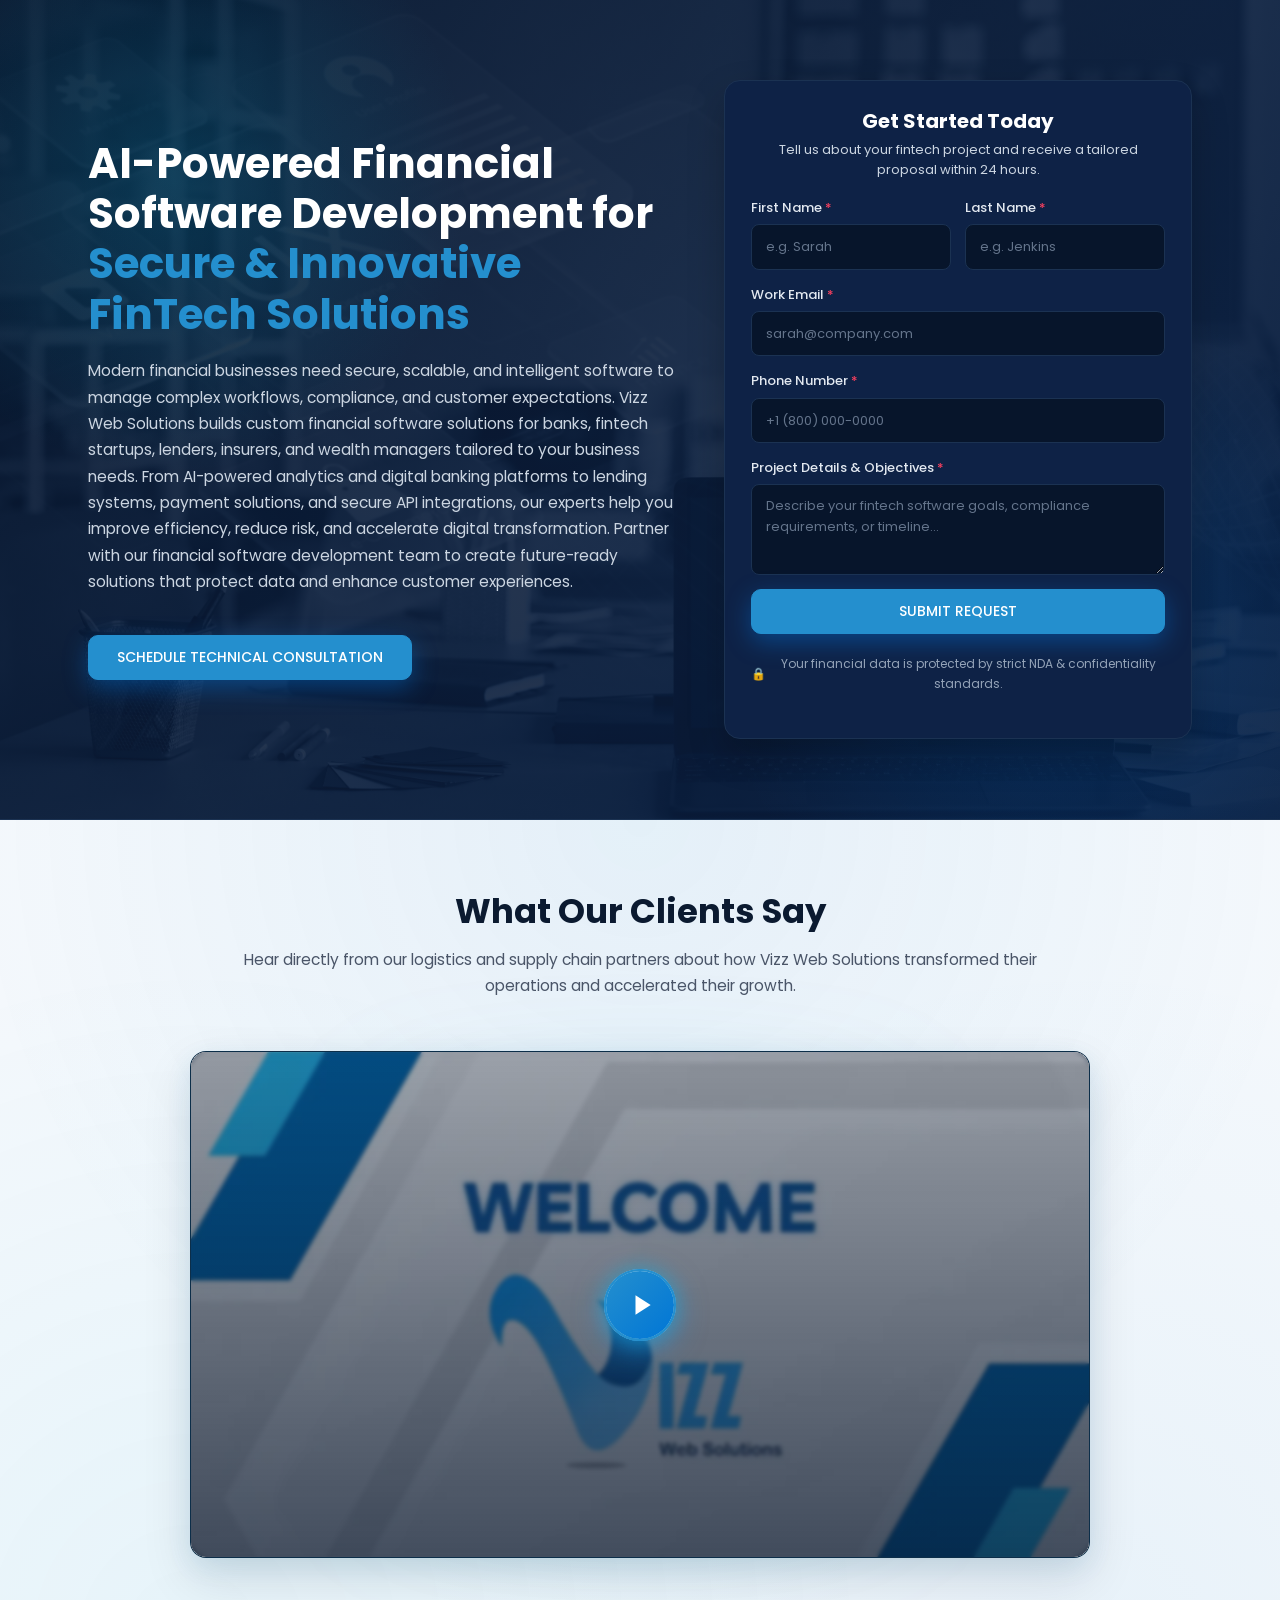
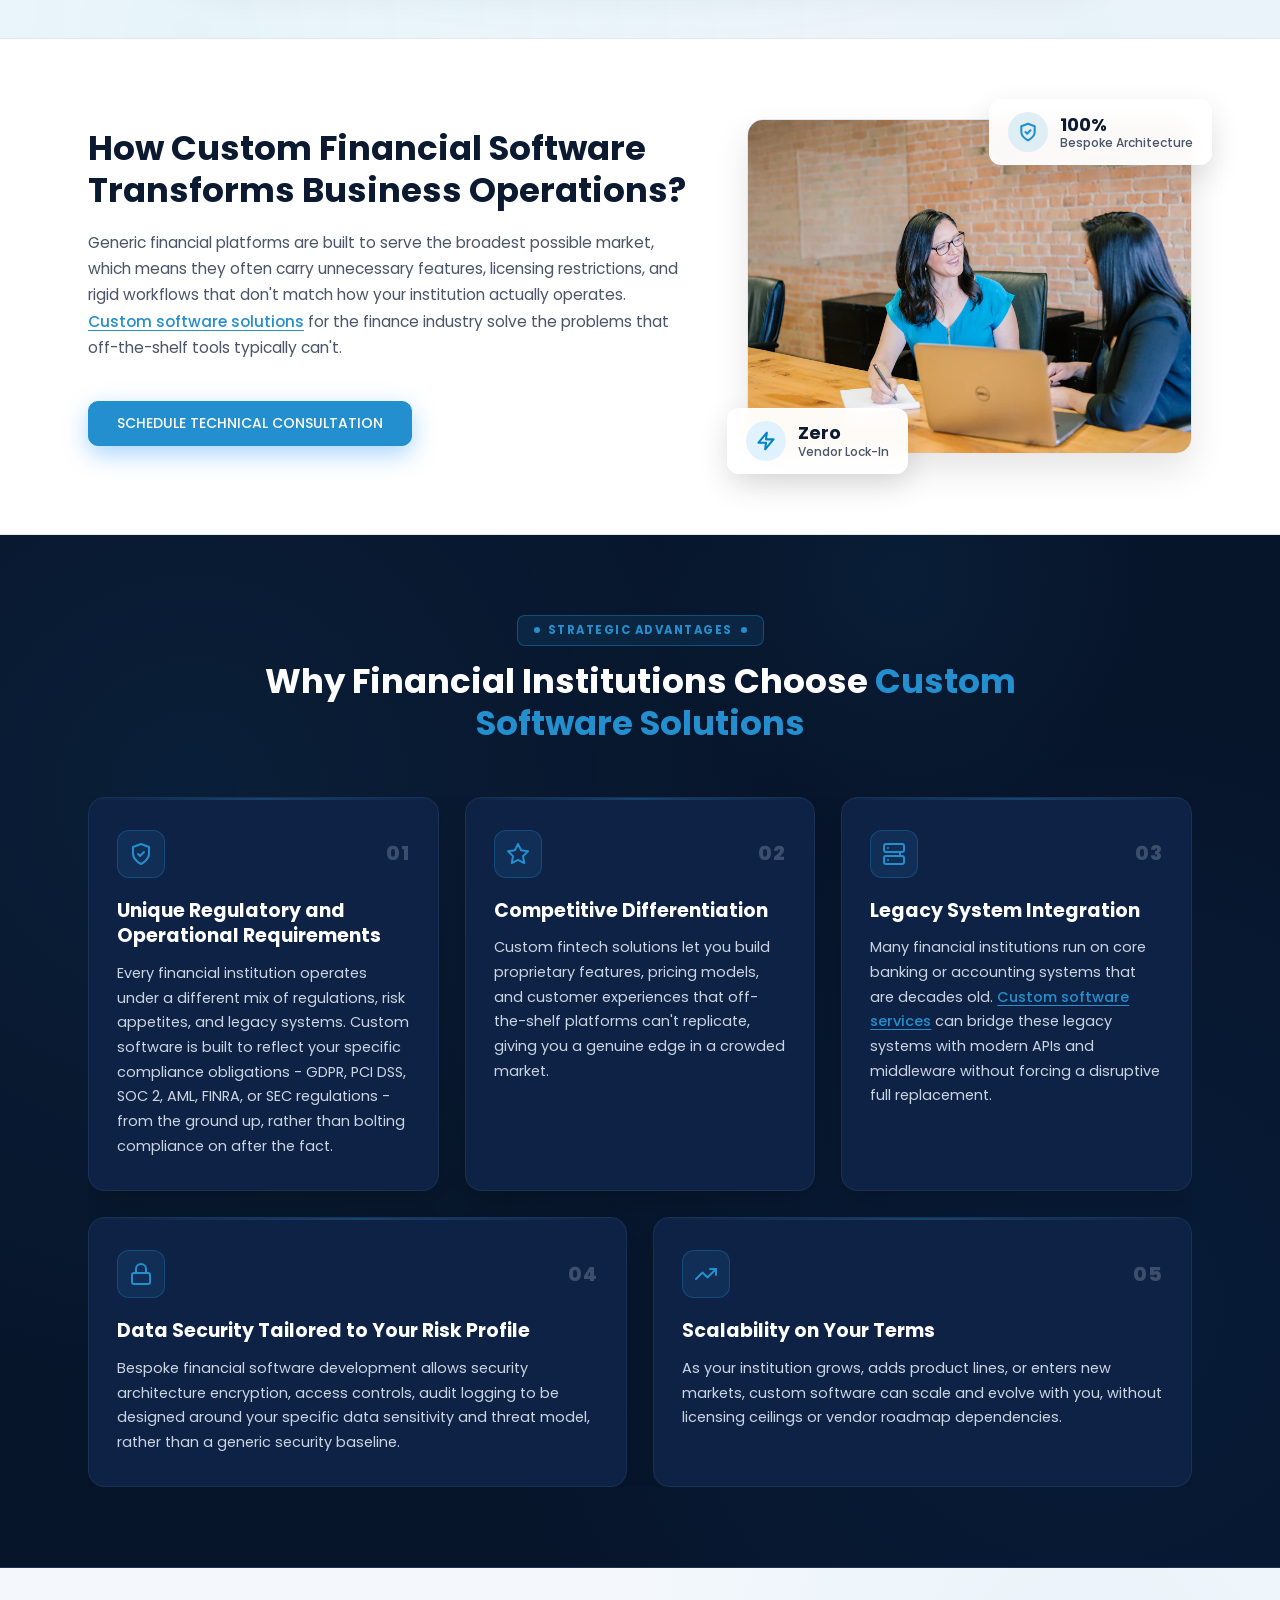
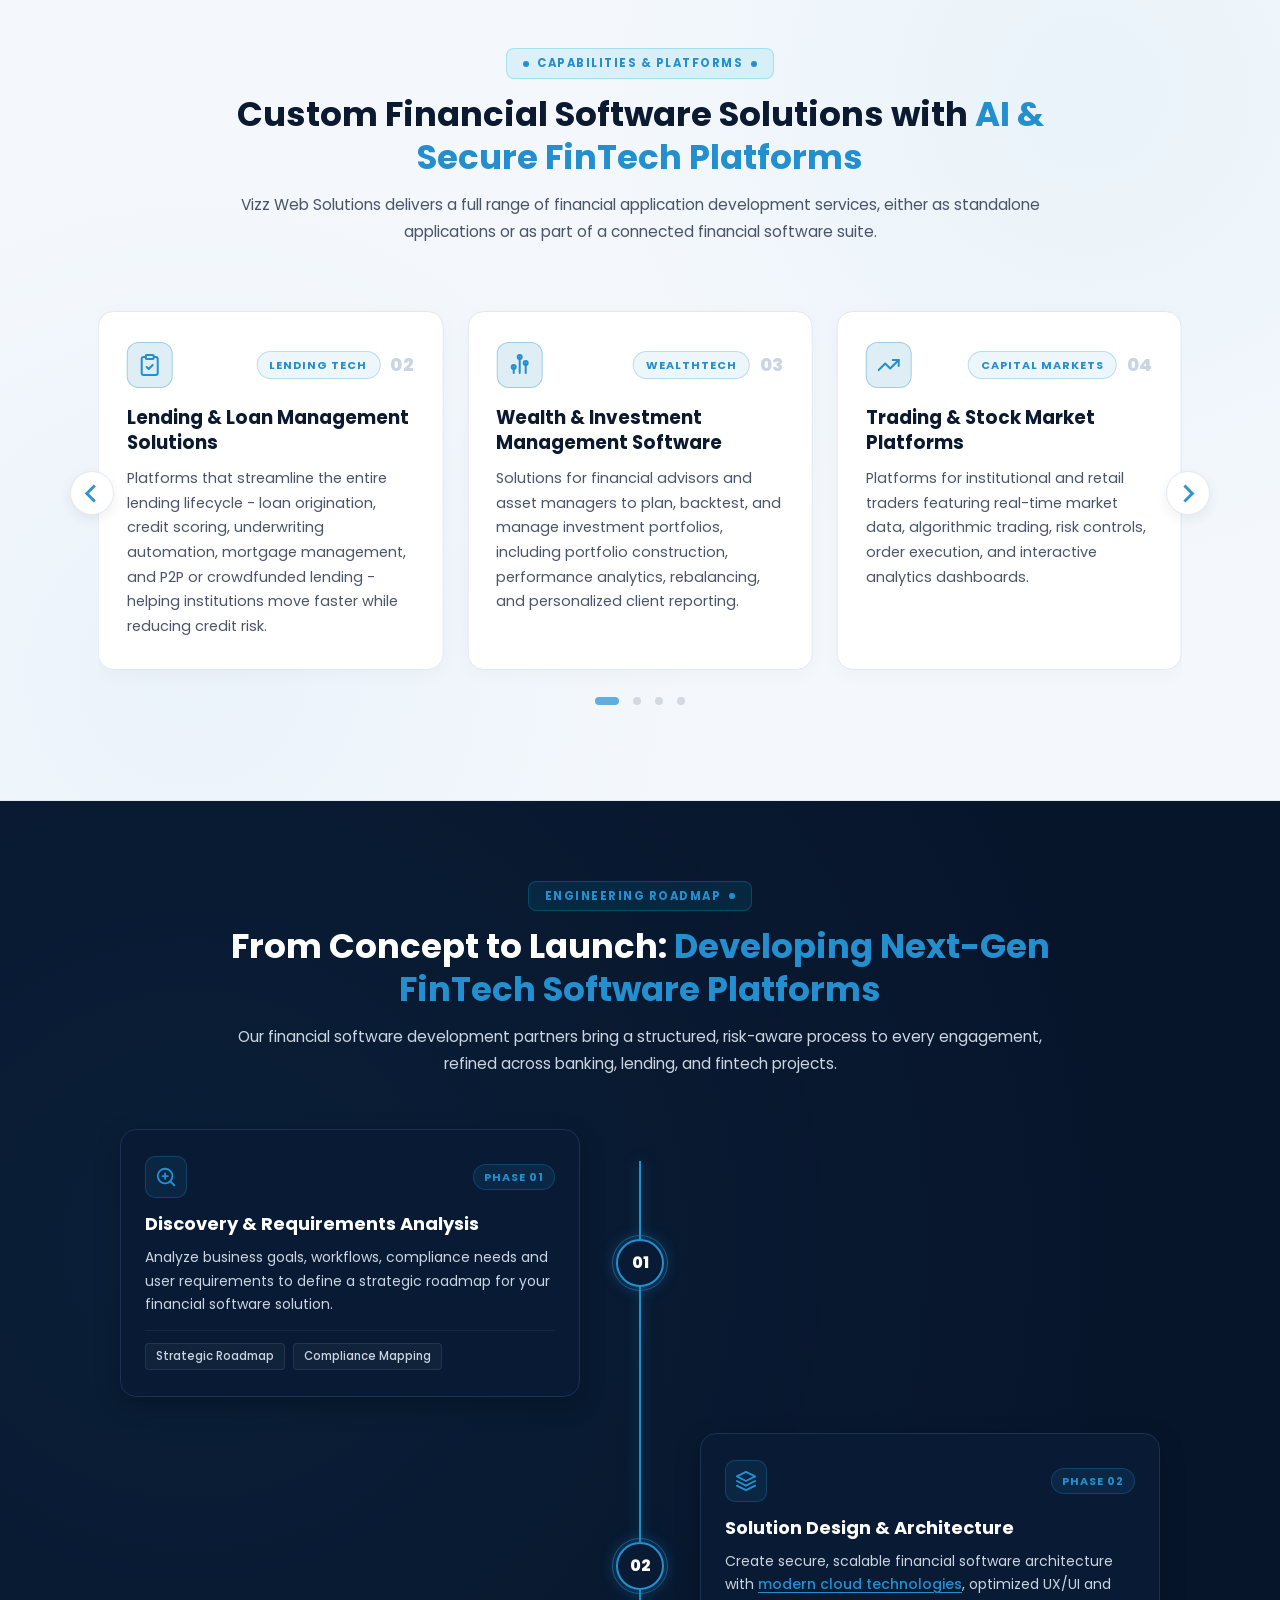
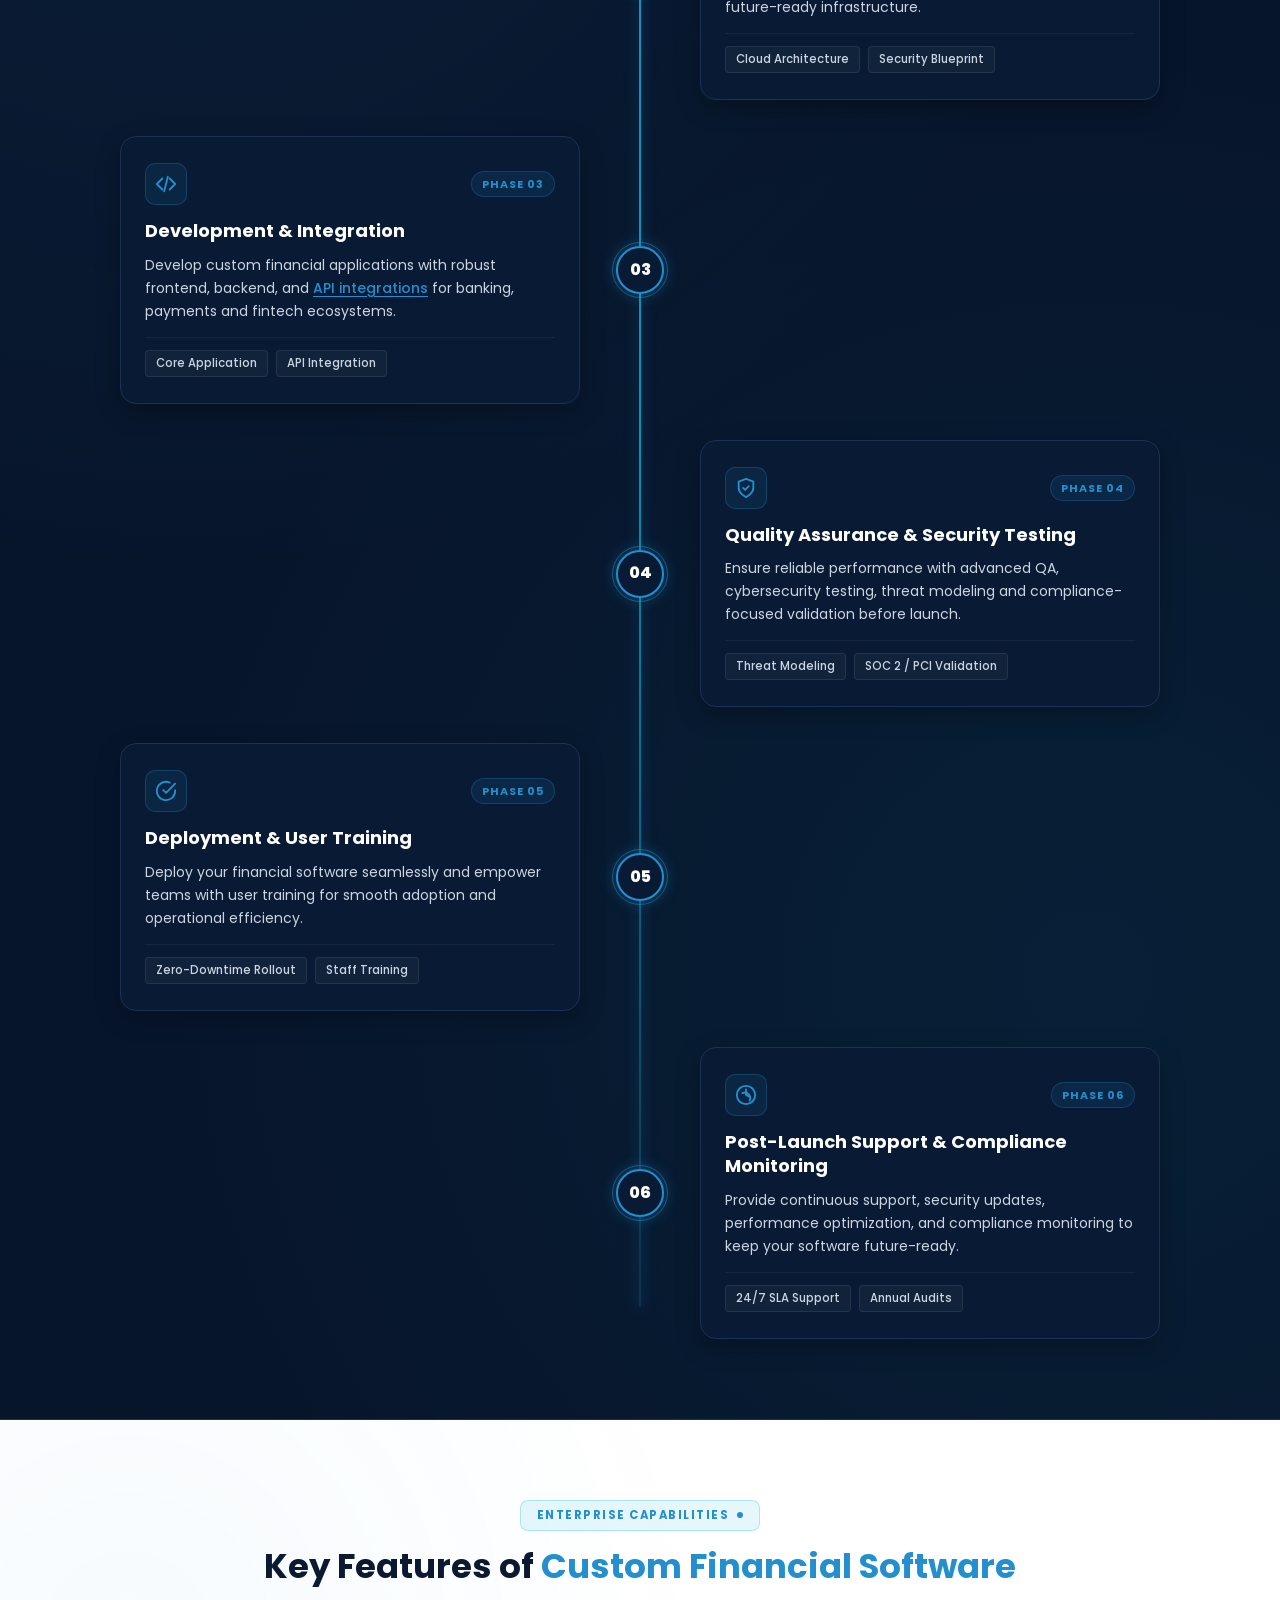
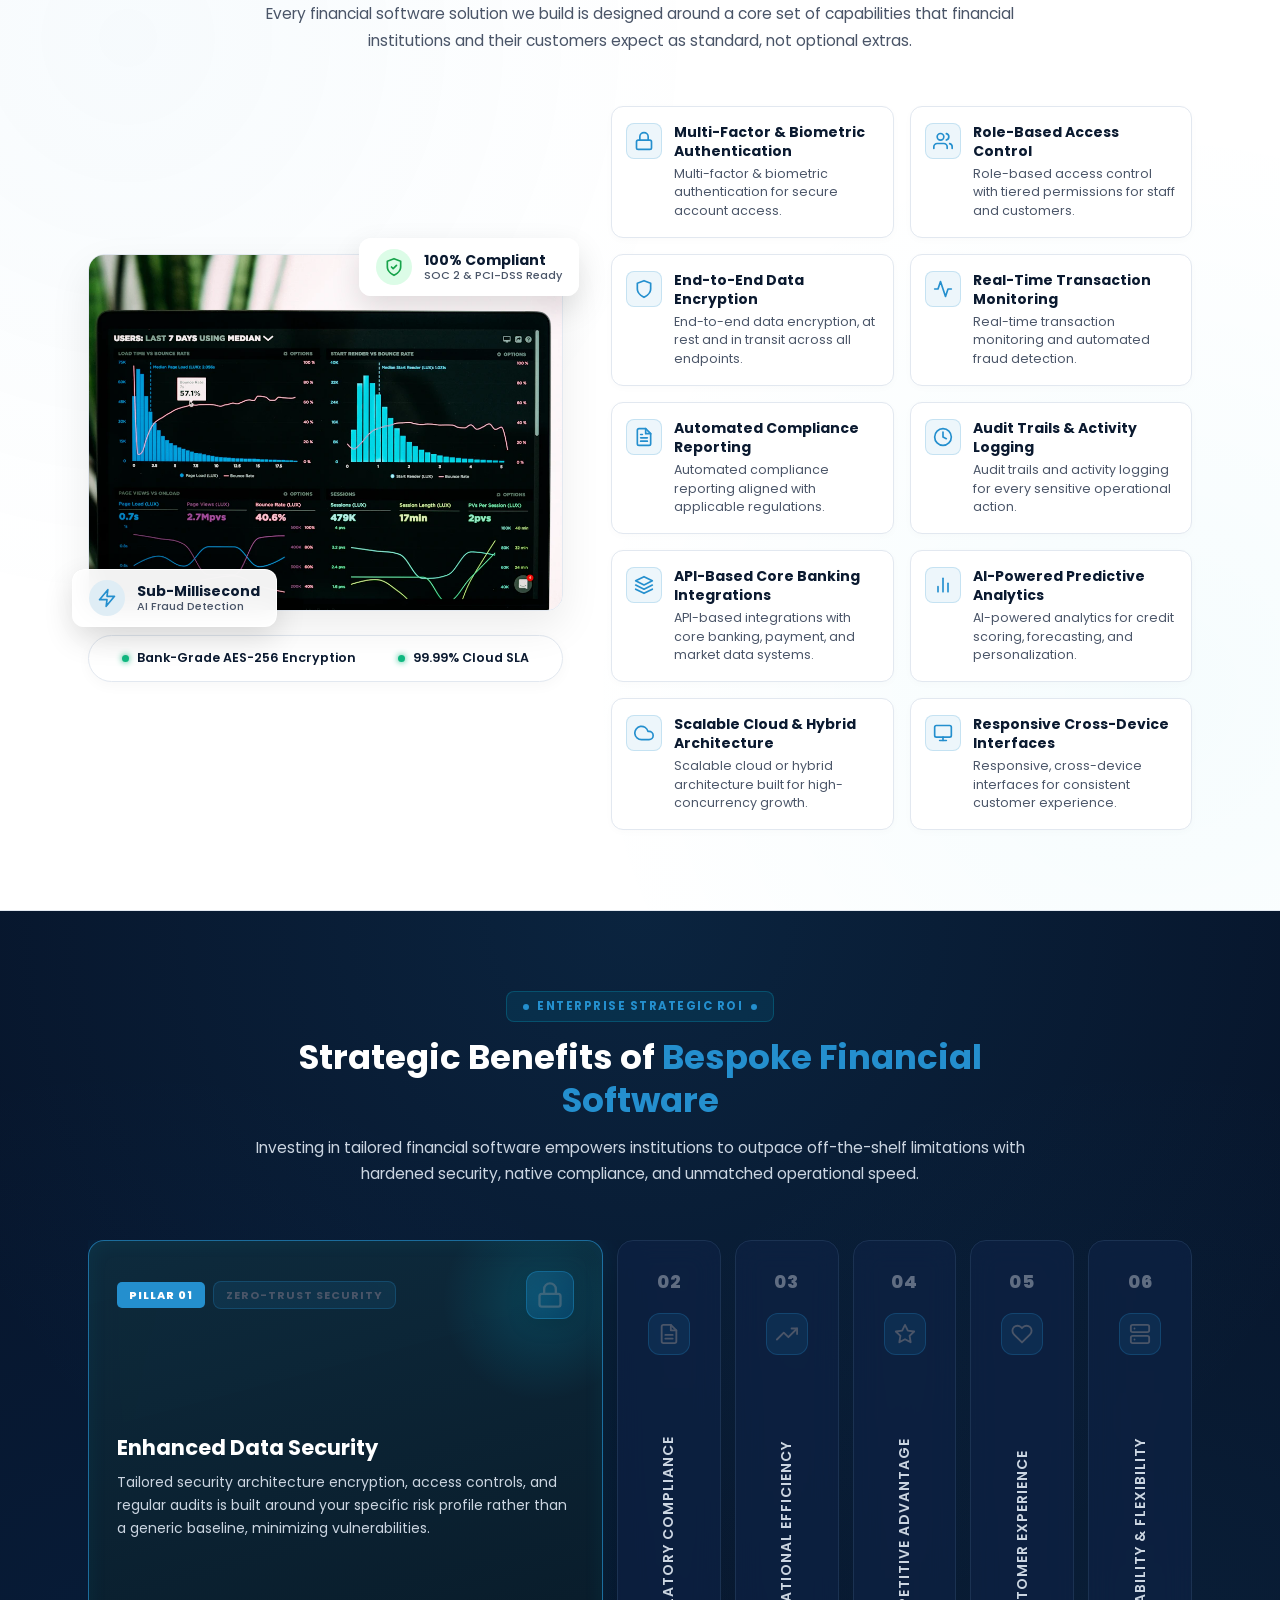
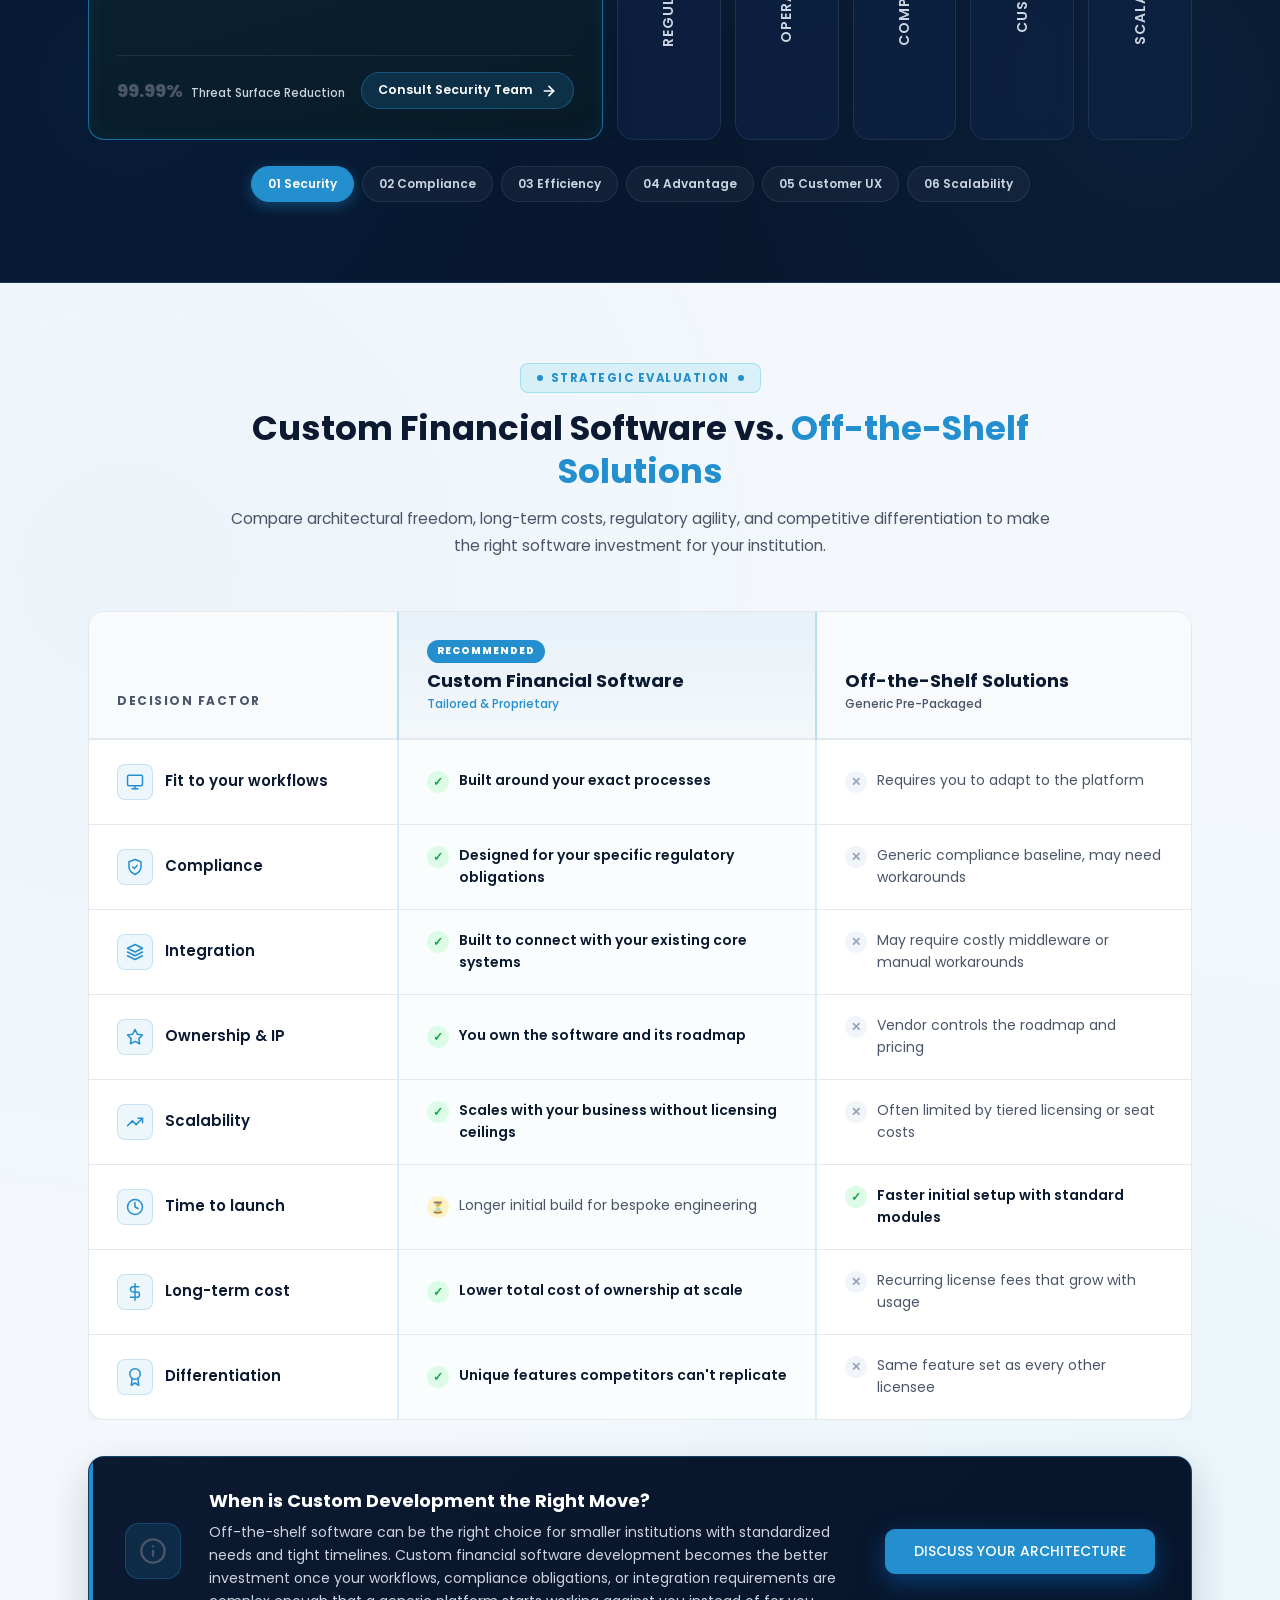
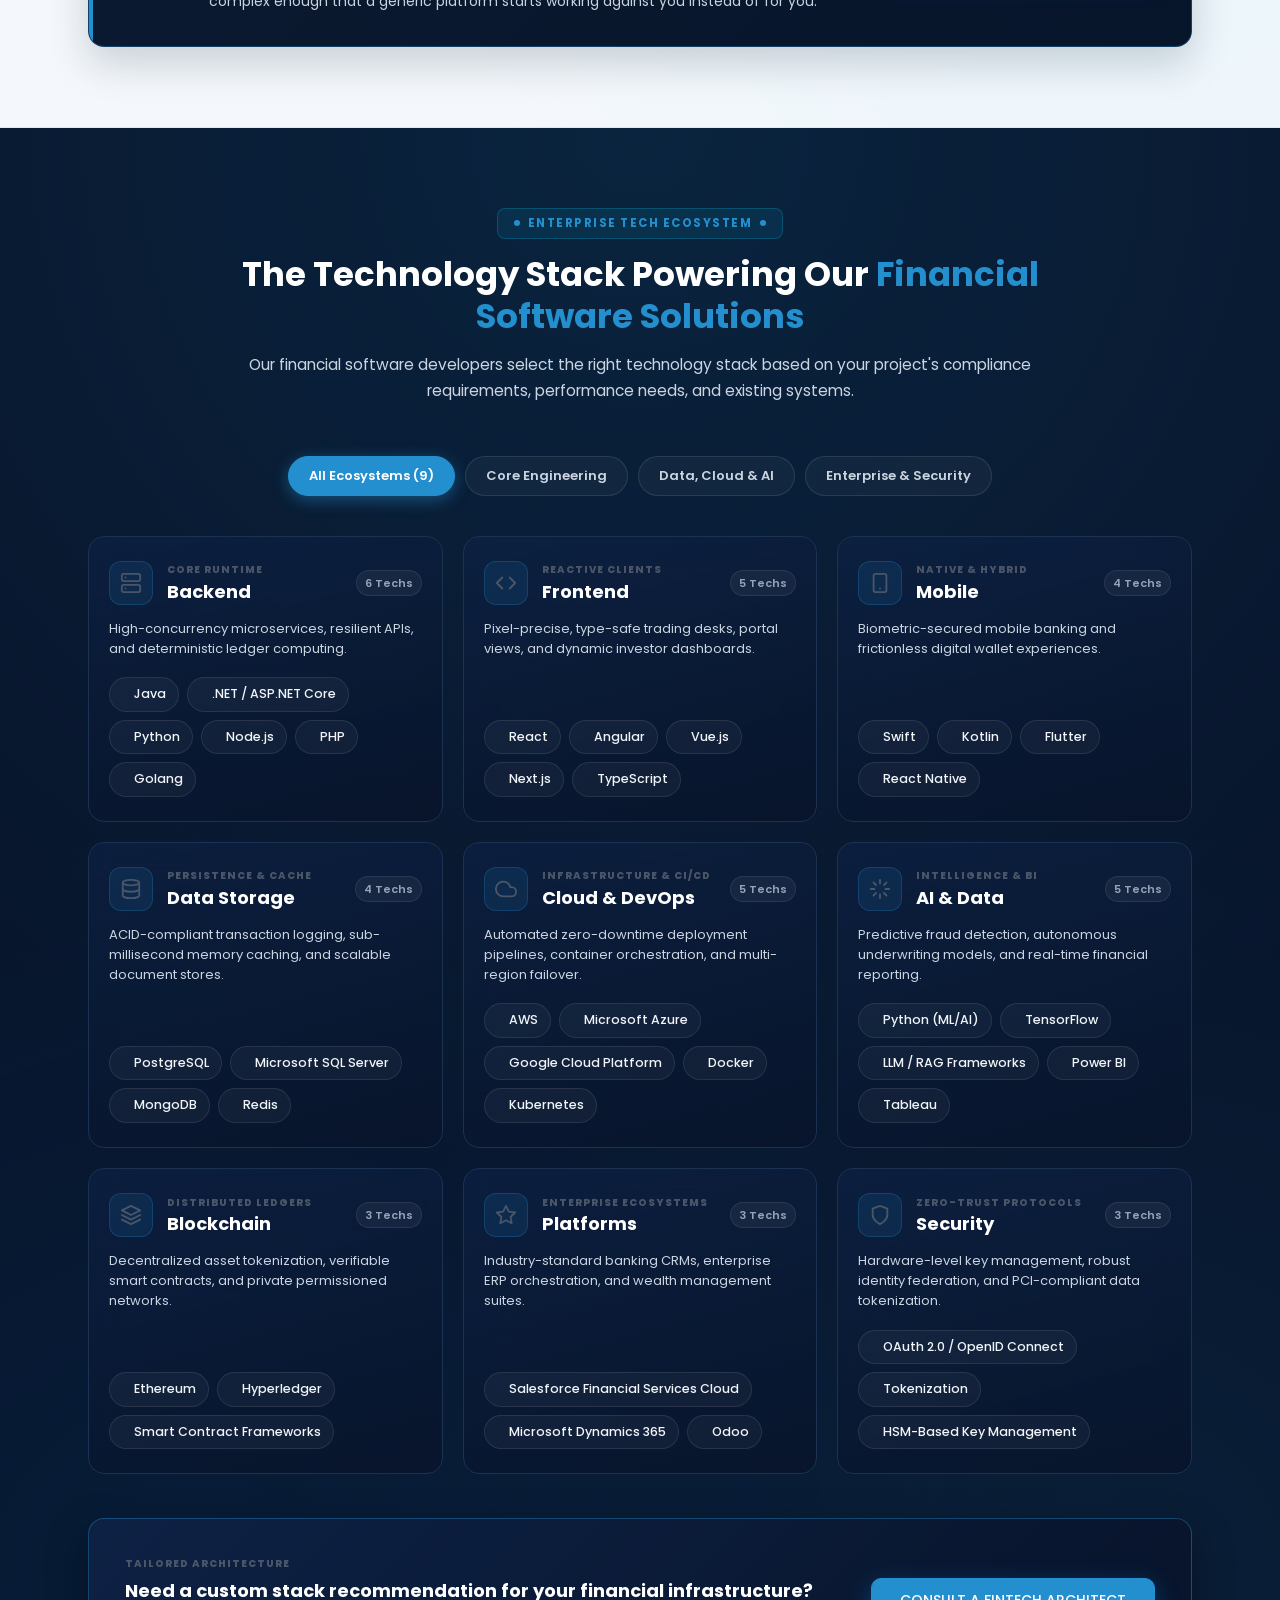
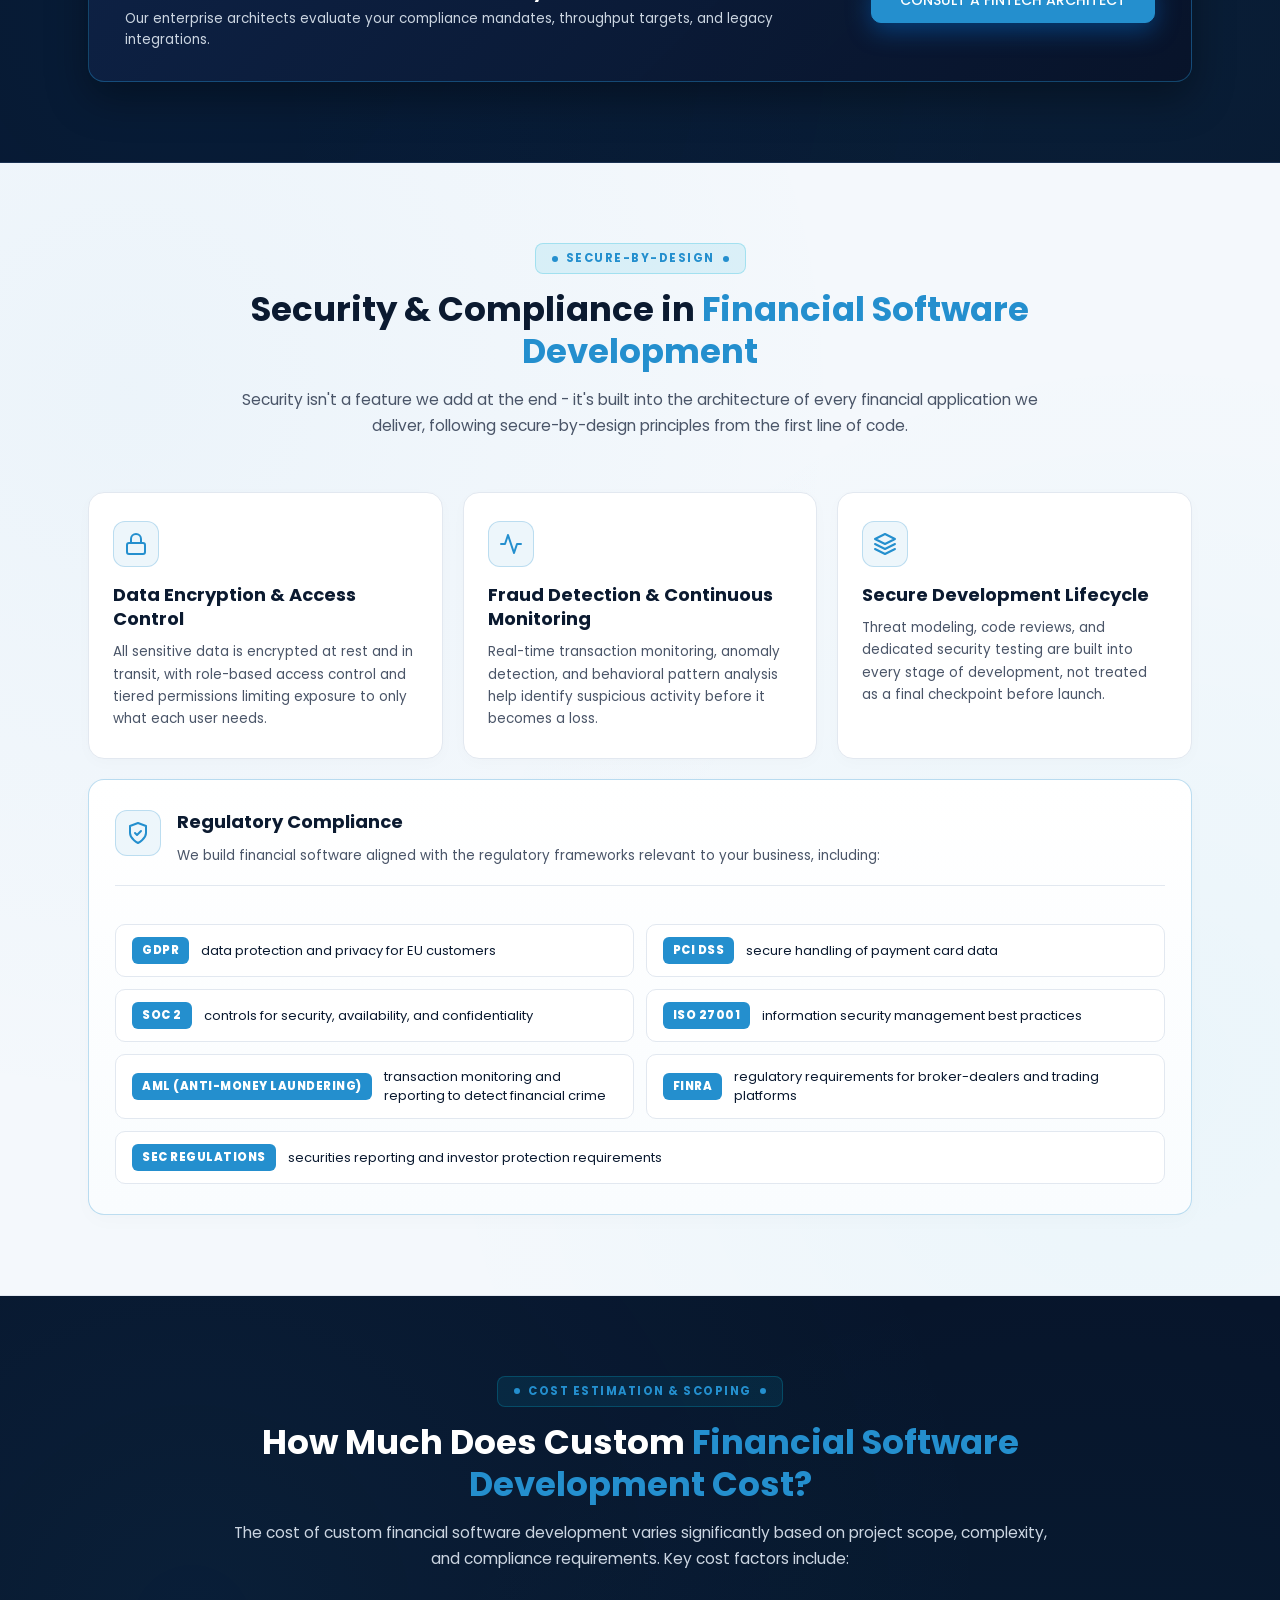
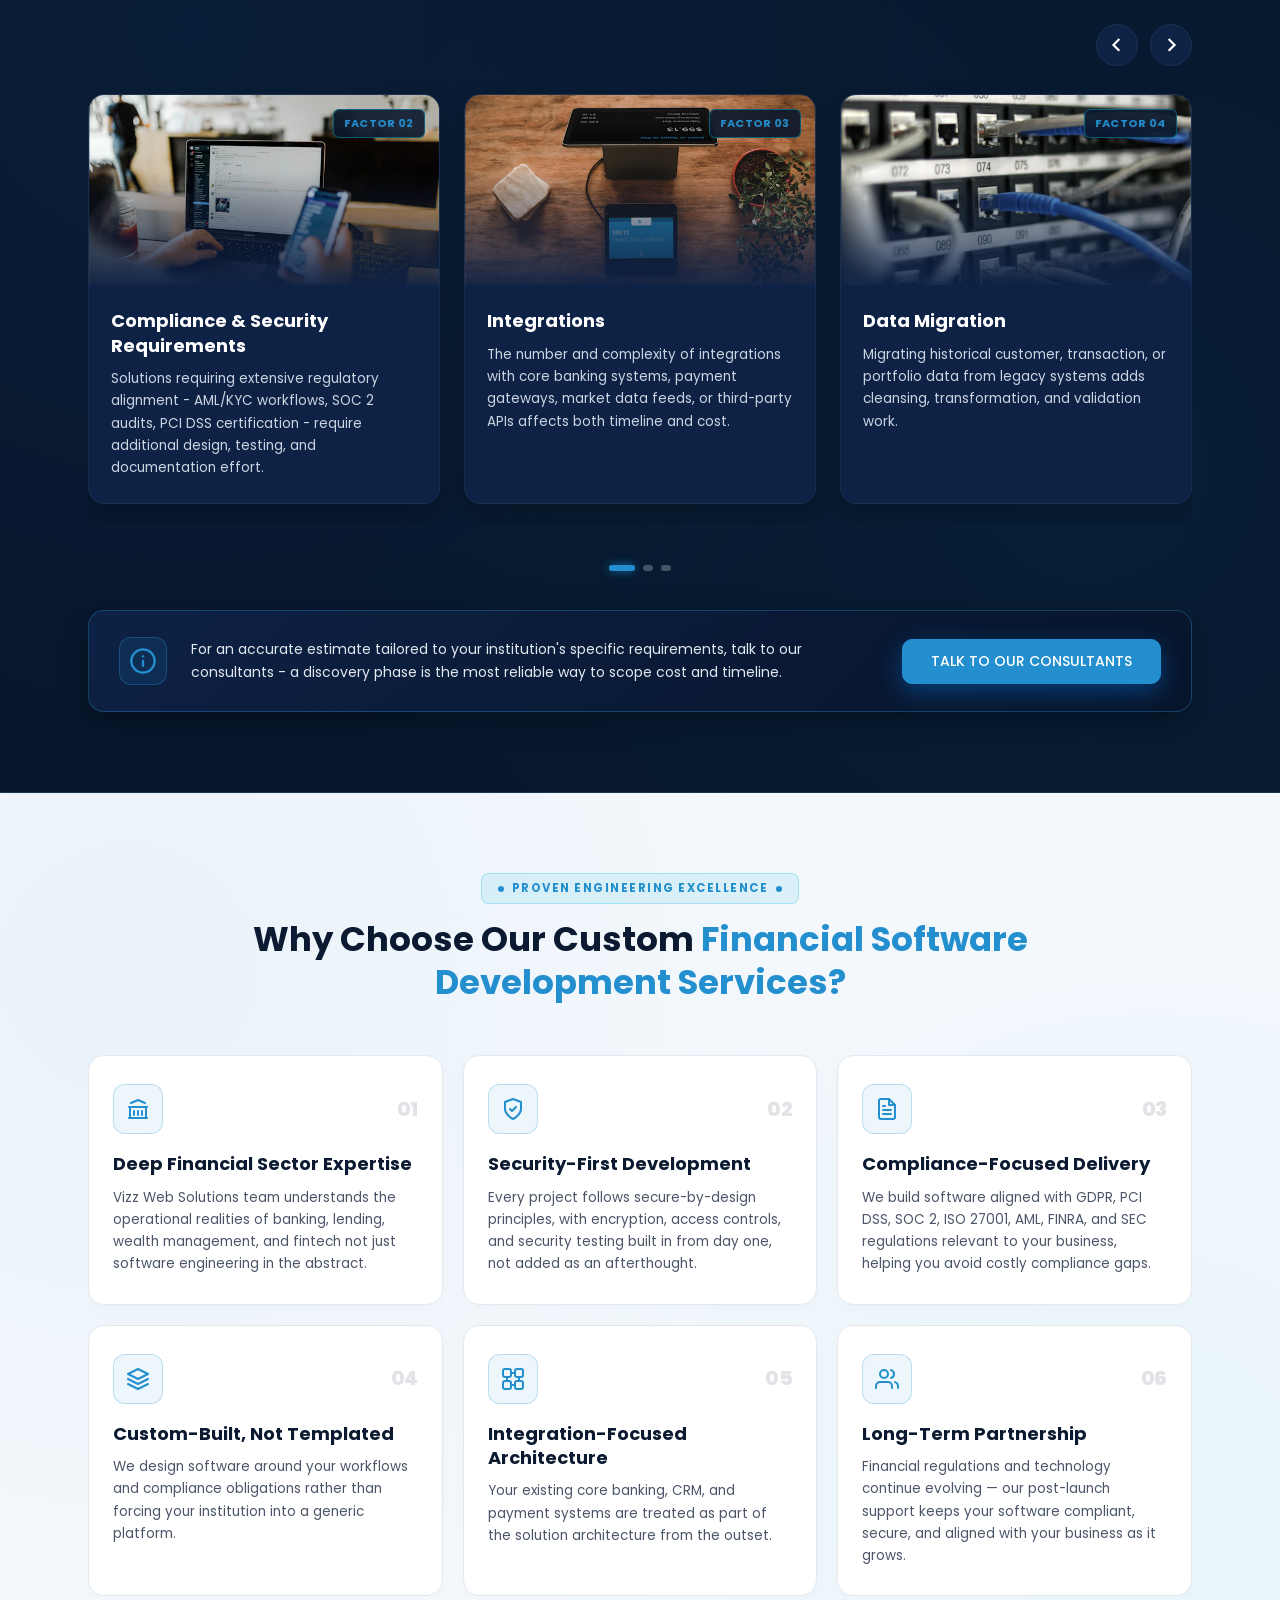
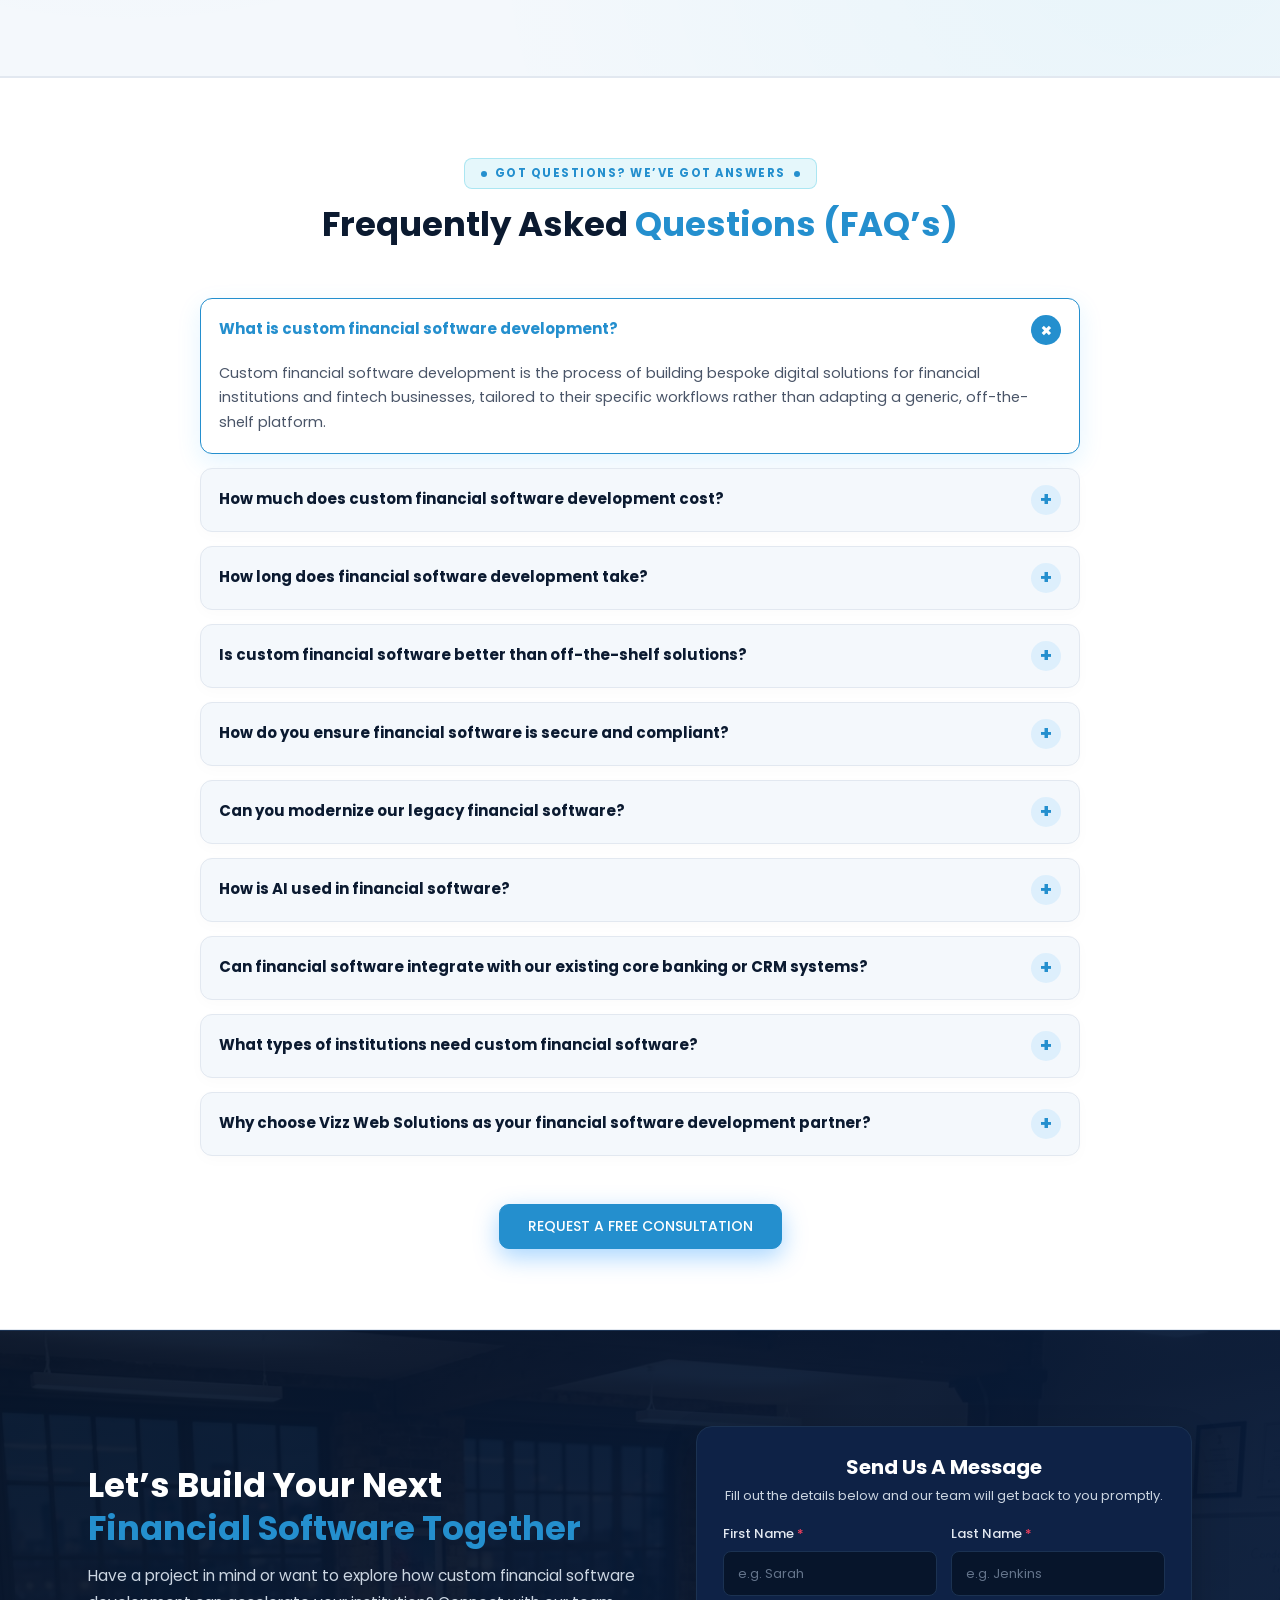
==== commit f164f9ae: "feat: integrate Splide slider for mobile-responsive horizon deck and add dedicated stylesheet and sc" ====
--- a/finetech.html
+++ b/finetech.html
@@ -1115,12 +1115,13 @@
           </p>
         </div>
 
-        <!-- Panoramic Interactive Horizon Deck -->
-        <div class="horizon-deck-wrapper" role="region" aria-label="Interactive Strategic Benefits Deck">
-          <div class="horizon-deck-container" id="horizon-deck-track">
-
-            <!-- PANEL 01: Enhanced Data Security -->
-            <article class="horizon-panel is-active" data-panel-index="0" tabindex="0" role="button" aria-expanded="true" aria-label="Strategic Pillar 01: Enhanced Data Security">
+        <!-- Panoramic Interactive Horizon Deck & Mobile Splide Slider -->
+        <div class="splide horizon-deck-wrapper" id="fintech-benefits-slider" role="region" aria-label="Interactive Strategic Benefits Deck">
+          <div class="splide__track">
+            <div class="splide__list horizon-deck-container" id="horizon-deck-track">
+
+              <!-- PANEL 01: Enhanced Data Security -->
+              <article class="splide__slide horizon-panel is-active" data-panel-index="0" tabindex="0" role="button" aria-expanded="true" aria-label="Strategic Pillar 01: Enhanced Data Security">
               <!-- Collapsed Slim Bar (Desktop) -->
               <div class="horizon-collapsed-bar" aria-hidden="true">
                 <span class="horizon-num-ghost">01</span>
@@ -1173,7 +1174,7 @@
             </article>
 
             <!-- PANEL 02: Regulatory Compliance by Design -->
-            <article class="horizon-panel" data-panel-index="1" tabindex="0" role="button" aria-expanded="false" aria-label="Strategic Pillar 02: Regulatory Compliance by Design">
+            <article class="splide__slide horizon-panel" data-panel-index="1" tabindex="0" role="button" aria-expanded="false" aria-label="Strategic Pillar 02: Regulatory Compliance by Design">
               <div class="horizon-collapsed-bar" aria-hidden="true">
                 <span class="horizon-num-ghost">02</span>
                 <div class="horizon-mini-icon">
@@ -1230,7 +1231,7 @@
             </article>
 
             <!-- PANEL 03: Improved Operational Efficiency -->
-            <article class="horizon-panel" data-panel-index="2" tabindex="0" role="button" aria-expanded="false" aria-label="Strategic Pillar 03: Improved Operational Efficiency">
+            <article class="splide__slide horizon-panel" data-panel-index="2" tabindex="0" role="button" aria-expanded="false" aria-label="Strategic Pillar 03: Improved Operational Efficiency">
               <div class="horizon-collapsed-bar" aria-hidden="true">
                 <span class="horizon-num-ghost">03</span>
                 <div class="horizon-mini-icon">
@@ -1283,7 +1284,7 @@
             </article>
 
             <!-- PANEL 04: Competitive Advantage -->
-            <article class="horizon-panel" data-panel-index="3" tabindex="0" role="button" aria-expanded="false" aria-label="Strategic Pillar 04: Competitive Advantage">
+            <article class="splide__slide horizon-panel" data-panel-index="3" tabindex="0" role="button" aria-expanded="false" aria-label="Strategic Pillar 04: Competitive Advantage">
               <div class="horizon-collapsed-bar" aria-hidden="true">
                 <span class="horizon-num-ghost">04</span>
                 <div class="horizon-mini-icon">
@@ -1333,7 +1334,7 @@
             </article>
 
             <!-- PANEL 05: Better Customer Experience -->
-            <article class="horizon-panel" data-panel-index="4" tabindex="0" role="button" aria-expanded="false" aria-label="Strategic Pillar 05: Better Customer Experience">
+            <article class="splide__slide horizon-panel" data-panel-index="4" tabindex="0" role="button" aria-expanded="false" aria-label="Strategic Pillar 05: Better Customer Experience">
               <div class="horizon-collapsed-bar" aria-hidden="true">
                 <span class="horizon-num-ghost">05</span>
                 <div class="horizon-mini-icon">
@@ -1383,7 +1384,7 @@
             </article>
 
             <!-- PANEL 06: Scalability & Flexibility -->
-            <article class="horizon-panel" data-panel-index="5" tabindex="0" role="button" aria-expanded="false" aria-label="Strategic Pillar 06: Scalability &amp; Flexibility">
+            <article class="splide__slide horizon-panel" data-panel-index="5" tabindex="0" role="button" aria-expanded="false" aria-label="Strategic Pillar 06: Scalability &amp; Flexibility">
               <div class="horizon-collapsed-bar" aria-hidden="true">
                 <span class="horizon-num-ghost">06</span>
                 <div class="horizon-mini-icon">
@@ -1438,6 +1439,7 @@
               </div>
             </article>
 
+            </div>
           </div>
 
           <!-- Bottom Interactive Stepper Navigation (Quick Switcher) -->
--- a/assets/css/finetech.css
+++ b/assets/css/finetech.css
@@ -1735,6 +1735,41 @@
   align-items: stretch;
   position: relative;
   contain: paint layout;
+}
+
+.horizon-deck-wrapper > .splide__track {
+  overflow: visible;
+  width: 100%;
+}
+
+@media screen and (min-width: 992px) {
+  .horizon-deck-wrapper > .splide__track {
+    overflow: visible !important;
+    width: 100%;
+    height: 500px;
+  }
+
+  .horizon-deck-wrapper .horizon-deck-container {
+    display: flex !important;
+    transform: none !important;
+    height: 100% !important;
+    width: 100%;
+  }
+
+  .horizon-deck-wrapper .splide__slide.horizon-panel {
+    flex: 1 1 85px !important;
+    min-width: 75px !important;
+    height: 100% !important;
+  }
+
+  .horizon-deck-wrapper .splide__slide.horizon-panel.is-active {
+    flex: 4 1 440px !important;
+    min-width: 320px !important;
+  }
+
+  .horizon-deck-wrapper .splide__pagination {
+    display: none !important;
+  }
 }
 
 /* Individual Horizon Panel - Buttery Smooth Transition */
@@ -3706,6 +3741,17 @@
    9.3 MAX-WIDTH: 991px (Tablets & Mobile Viewports)
    -------------------------------------------------------------------------- */
 @media screen and (max-width: 991px) {
+  .fintech-cost-slider {
+      padding-bottom: 30px;
+  }
+  /* Remove all slider navigation arrows on mobile/tablet (only show on desktop) */
+  .splide__arrows,
+  .splide__arrows--ltr,
+  .splide__arrows.splide__arrows--ltr,
+  .fintech-cost-slider .splide__arrows,
+  .solutions-slider .splide__arrows {
+    display: none !important;
+  }
   :root {
     --container-padding: 20px;
     --section-padding: 65px 0;
@@ -3918,78 +3964,126 @@
     width: 100%;
   }
 
-  /* Section 7: Horizon Deck (Converts to Mobile/Tablet Interactive Accordion Deck) */
-  .horizon-deck-container {
-    flex-direction: column;
+  /* Section 7: Horizon Deck (Converts to Full-Card Mobile Splide Slider) */
+  .horizon-deck-wrapper.splide:not(.is-rendered) {
+    display: block !important;
+    width: 100%;
+    position: relative;
+  }
+
+  .horizon-deck-wrapper.splide:not(.is-rendered) .splide__track {
+    overflow: hidden !important;
+    width: 100% !important;
     height: auto !important;
-    min-height: auto;
-    gap: 14px;
-  }
-
-  .horizon-panel {
+    padding: 6px 4px 14px 4px !important;
+  }
+
+  .horizon-deck-wrapper.splide:not(.is-rendered) .horizon-deck-container {
+    display: flex !important;
+    flex-direction: row !important;
+    height: auto !important;
+    min-height: auto !important;
+    gap: 0 !important;
+    contain: none !important;
+  }
+
+  .horizon-deck-wrapper .horizon-panel {
     flex: none !important;
     width: 100%;
     height: auto !important;
-    display: flex;
-    flex-direction: column;
+    min-height: 100%;
+    display: flex !important;
+    flex-direction: column !important;
     position: relative;
-  }
-
-  .horizon-collapsed-bar {
+    background: rgba(14, 34, 70, 0.85) !important;
+    border: 1px solid var(--border-dark) !important;
+    border-radius: var(--border-radius-card) !important;
+    box-shadow: 0 10px 28px rgba(0, 0, 0, 0.4) !important;
+    overflow: hidden !important;
+    cursor: default;
+    transition: none;
+  }
+
+  /* Completely remove the collapsed bar on mobile - no accordion behavior */
+  .horizon-deck-wrapper .horizon-collapsed-bar {
+    display: none !important;
+  }
+
+  /* Full card content is always fully visible on every card in the slider */
+  .horizon-deck-wrapper .horizon-expanded-stage {
     position: relative !important;
     inset: auto !important;
     display: flex !important;
+    flex-direction: column !important;
+    justify-content: space-between !important;
+    max-height: none !important;
     opacity: 1 !important;
+    padding: 28px 22px !important;
     pointer-events: auto !important;
-    width: 100% !important;
-    height: auto !important;
-    flex-direction: row;
-    align-items: center;
-    justify-content: flex-start;
-    padding: 18px 20px;
+    transform: none !important;
+    overflow: visible !important;
+    min-height: 420px;
+    height: 100% !important;
+    z-index: 1;
+  }
+
+  .horizon-deck-wrapper .horizon-stage-title {
+    font-size: 20px;
+    line-height: 1.35;
+    margin-bottom: 12px;
+  }
+
+  .horizon-deck-wrapper .horizon-stage-desc {
+    font-size: 14px;
+    line-height: 1.65;
+    margin-bottom: 24px;
+  }
+
+  .horizon-deck-wrapper .horizon-stage-footer {
+    display: flex;
+    flex-direction: column;
     gap: 16px;
-    transform: none !important;
-    border-bottom: 1px solid transparent;
-  }
-
-  .horizon-vertical-title {
-    writing-mode: horizontal-tb;
+    align-items: flex-start;
+    margin-top: auto;
+    padding-top: 18px;
+    border-top: 1px solid rgba(255, 255, 255, 0.08);
+  }
+
+  .horizon-deck-wrapper .horizon-cta-link {
+    width: 100%;
+    justify-content: center;
+  }
+
+  /* Hide desktop indicator pills on mobile */
+  .horizon-deck-indicators {
+    display: none !important;
+  }
+
+  /* Splide pagination dots on mobile for Section 7 */
+  .horizon-deck-wrapper .splide__pagination {
+    position: static;
+    display: flex;
+    justify-content: center;
+    gap: 8px;
+    margin-top: 20px;
+    padding: 0;
+  }
+
+  .horizon-deck-wrapper .splide__pagination__page {
+    width: 8px;
+    height: 8px;
+    background: rgba(255, 255, 255, 0.25);
+    border-radius: 50%;
+    border: none;
+    padding: 0;
+    transition: all 0.3s ease;
+  }
+
+  .horizon-deck-wrapper .splide__pagination__page.is-active {
+    background: var(--btn-color);
+    width: 24px;
+    border-radius: 4px;
     transform: none;
-    font-size: 16px;
-    margin: 0;
-    text-align: left;
-    flex: 1;
-    white-space: normal;
-  }
-
-  .horizon-panel.is-active .horizon-collapsed-bar {
-    border-bottom: 1px solid rgba(255, 255, 255, 0.08);
-    background: rgba(36, 143, 206, 0.08);
-  }
-
-  .horizon-expanded-stage {
-    position: relative !important;
-    inset: auto !important;
-    display: flex !important;
-    max-height: 0;
-    opacity: 0;
-    padding: 0 20px;
-    overflow: hidden;
-    transform: none !important;
-    transition: max-height 0.4s cubic-bezier(0.25, 1, 0.5, 1),
-      opacity 0.35s ease,
-      padding 0.35s ease;
-  }
-
-  .horizon-panel.is-active .horizon-expanded-stage {
-    max-height: 700px;
-    opacity: 1;
-    padding: 22px 20px;
-    pointer-events: auto;
-  }
-
-  .horizon-deck-indicators {
-    display: none;
   }
 
   /* Section 8: Comparison Matrix */
@@ -4430,7 +4524,7 @@
 
   /* Section 11: Cost Slider */
   .fintech-cost-slider .splide__arrows {
-    justify-content: center;
+    display: none !important;
   }
 
   .cost-card-image-wrap {
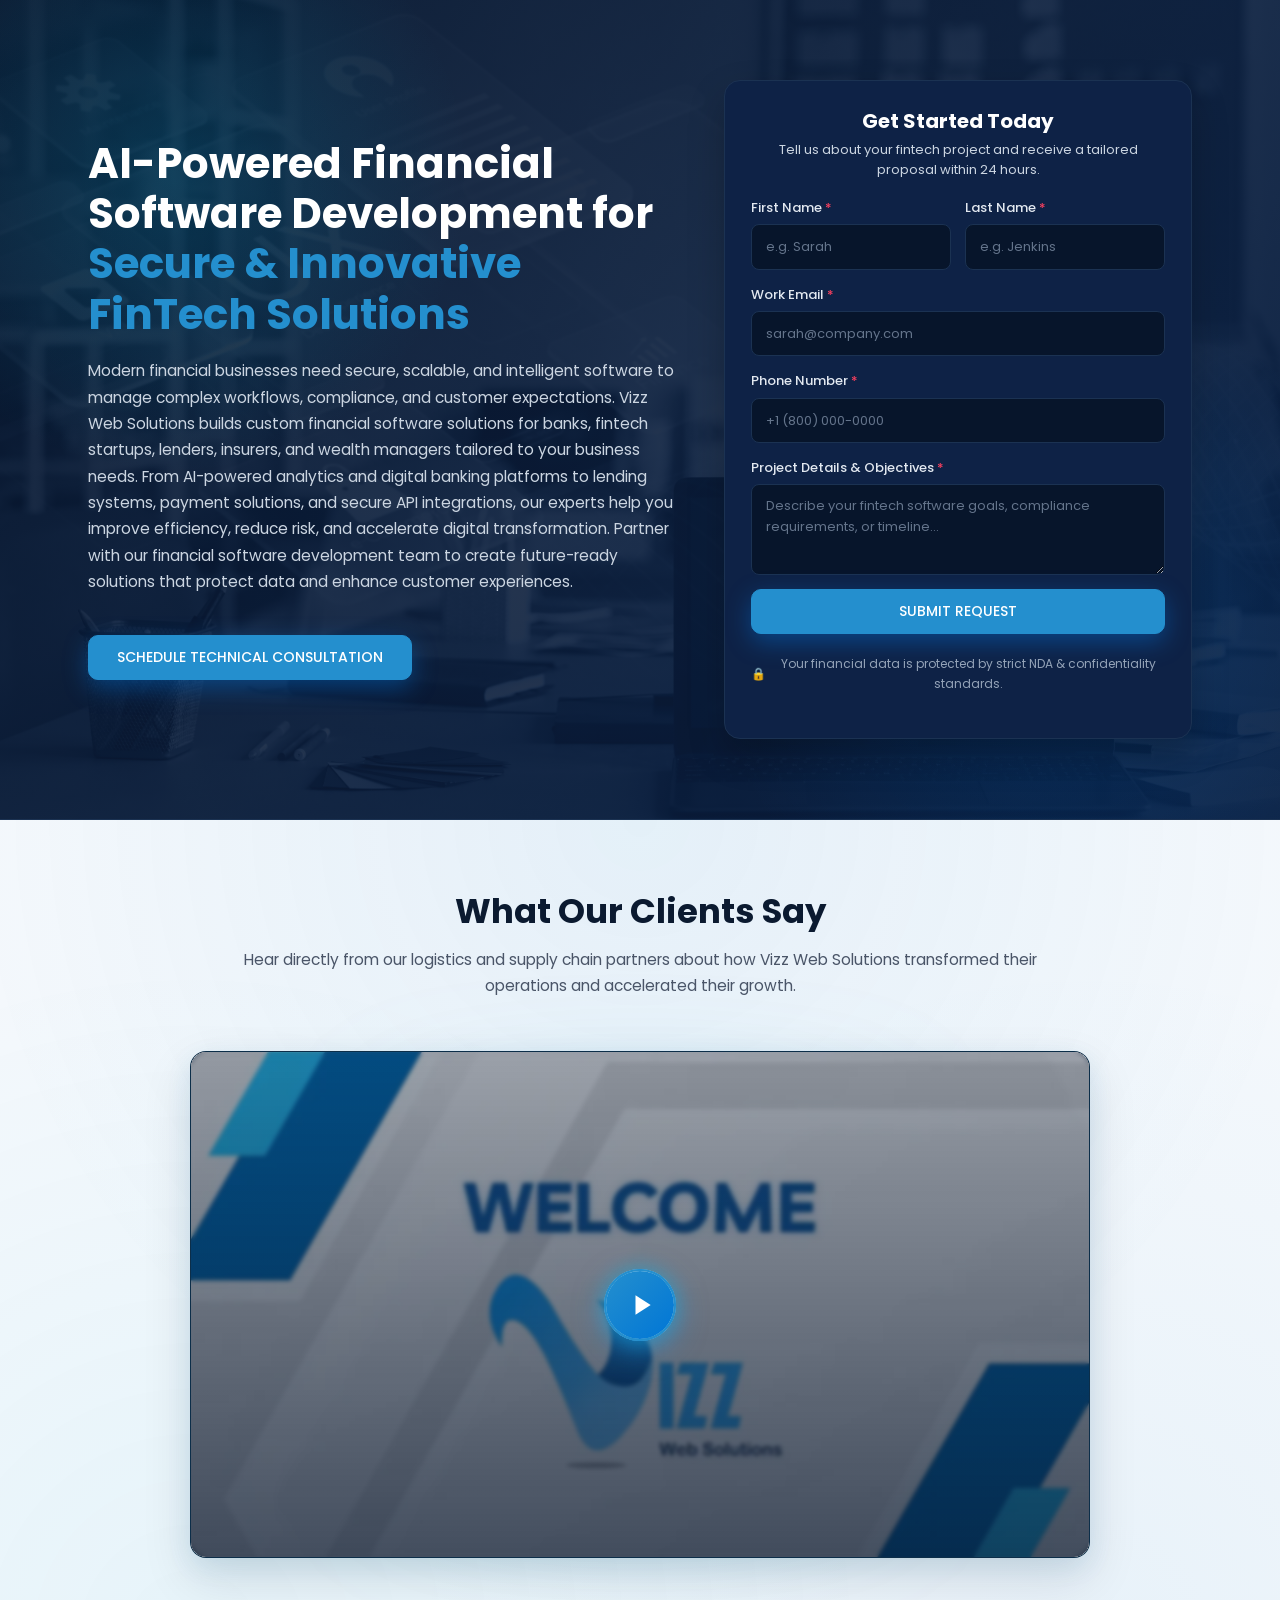
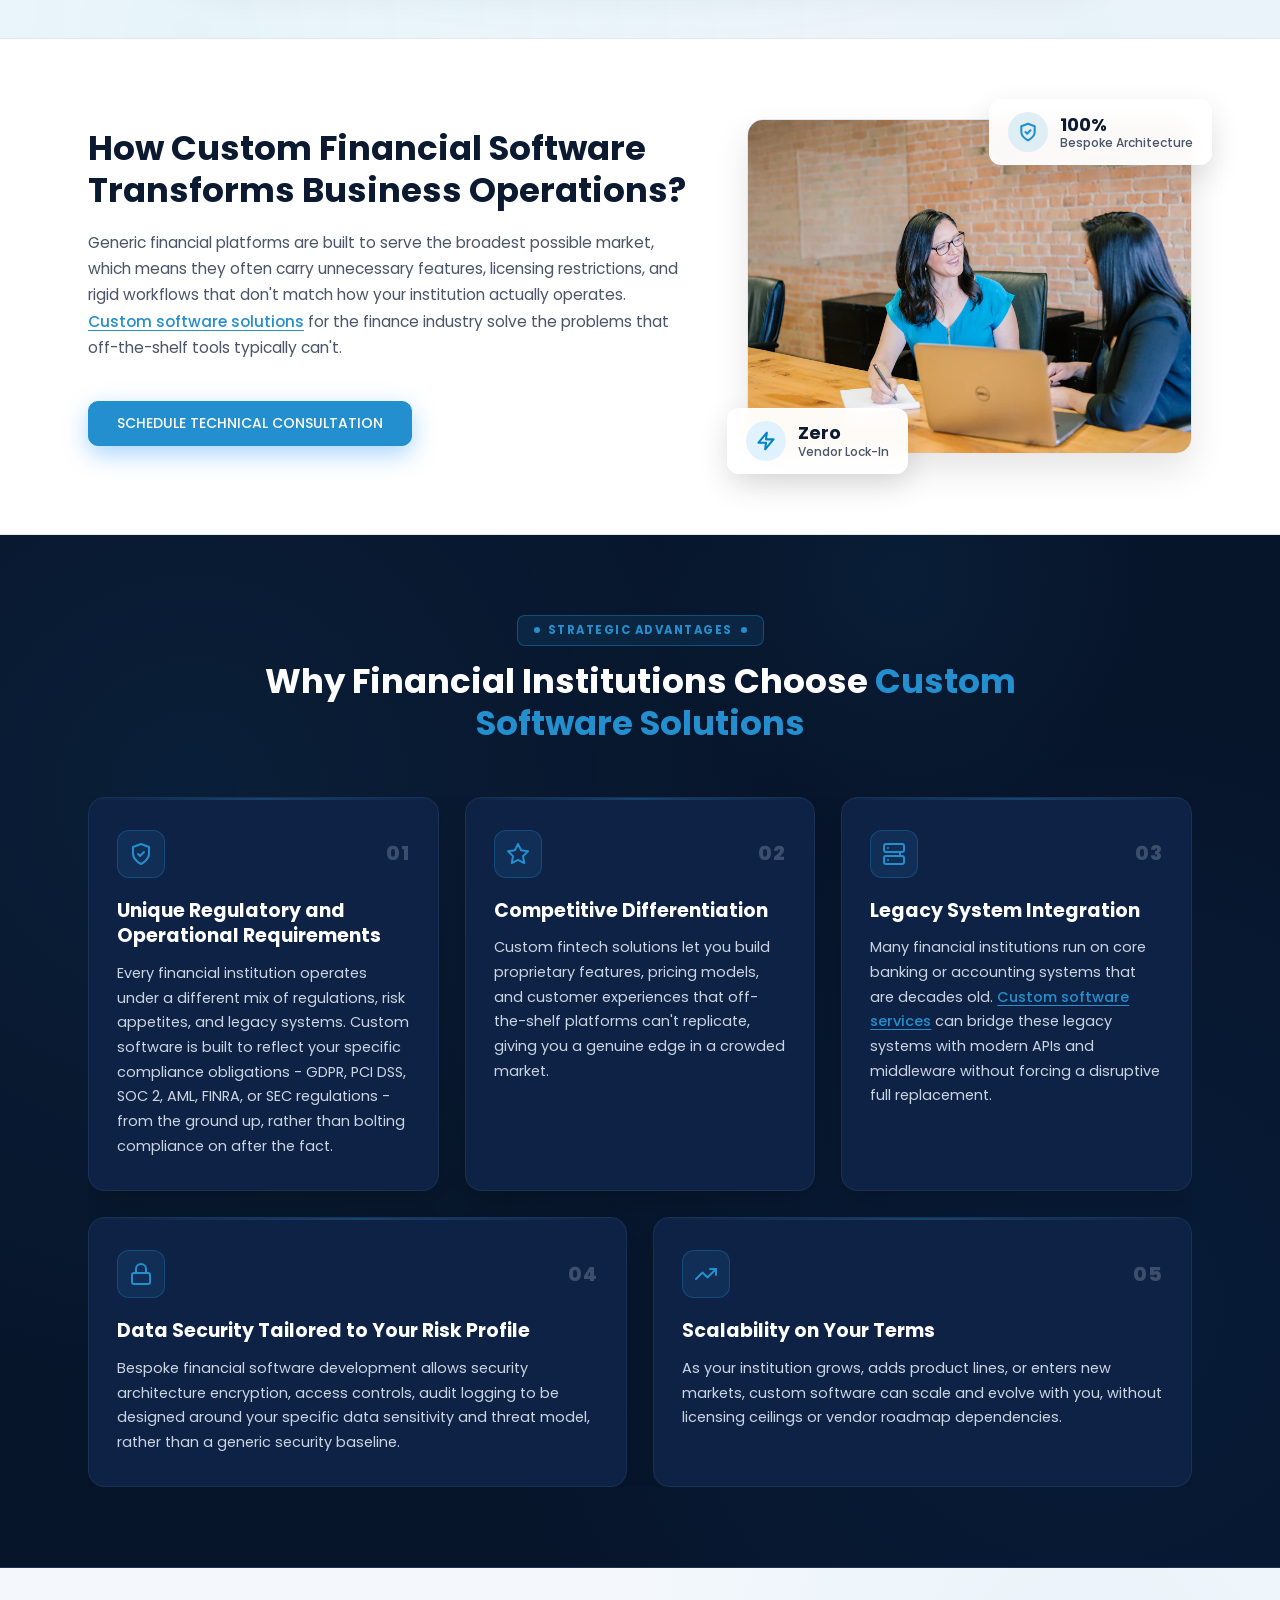
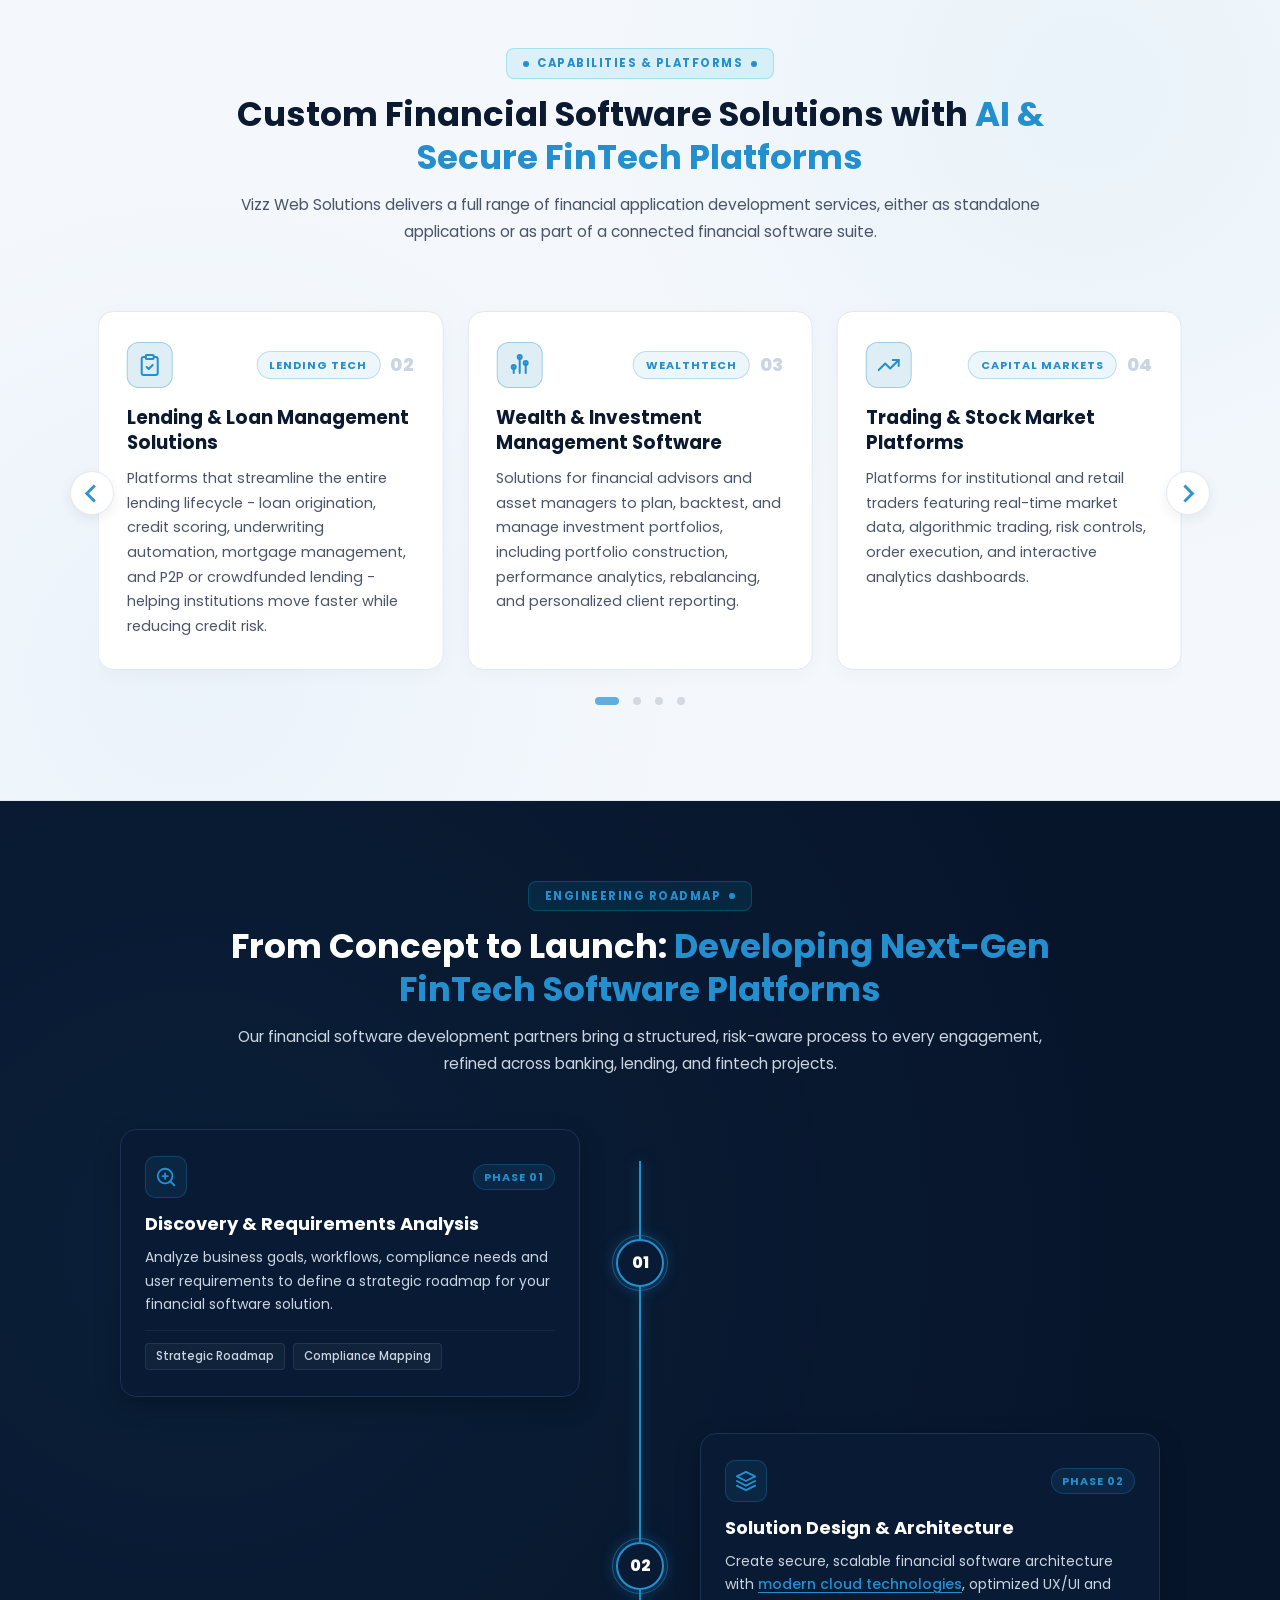
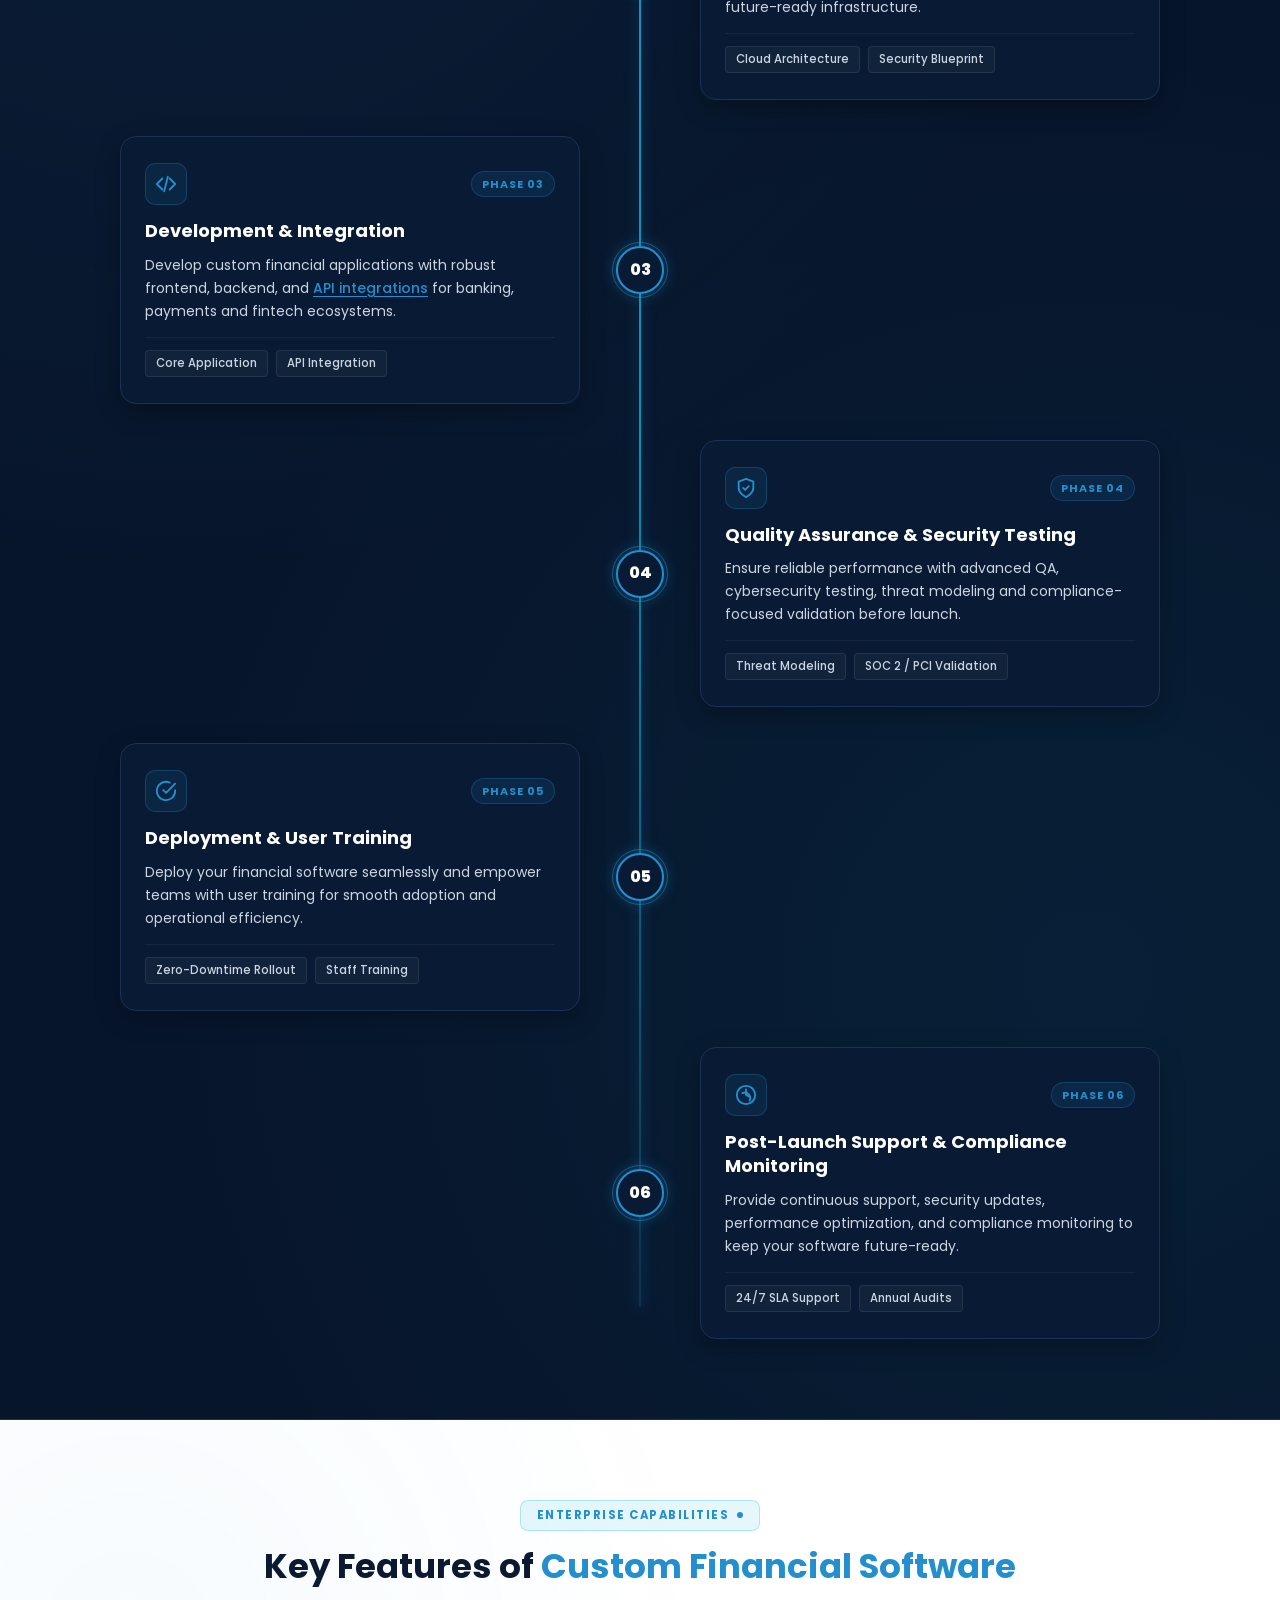
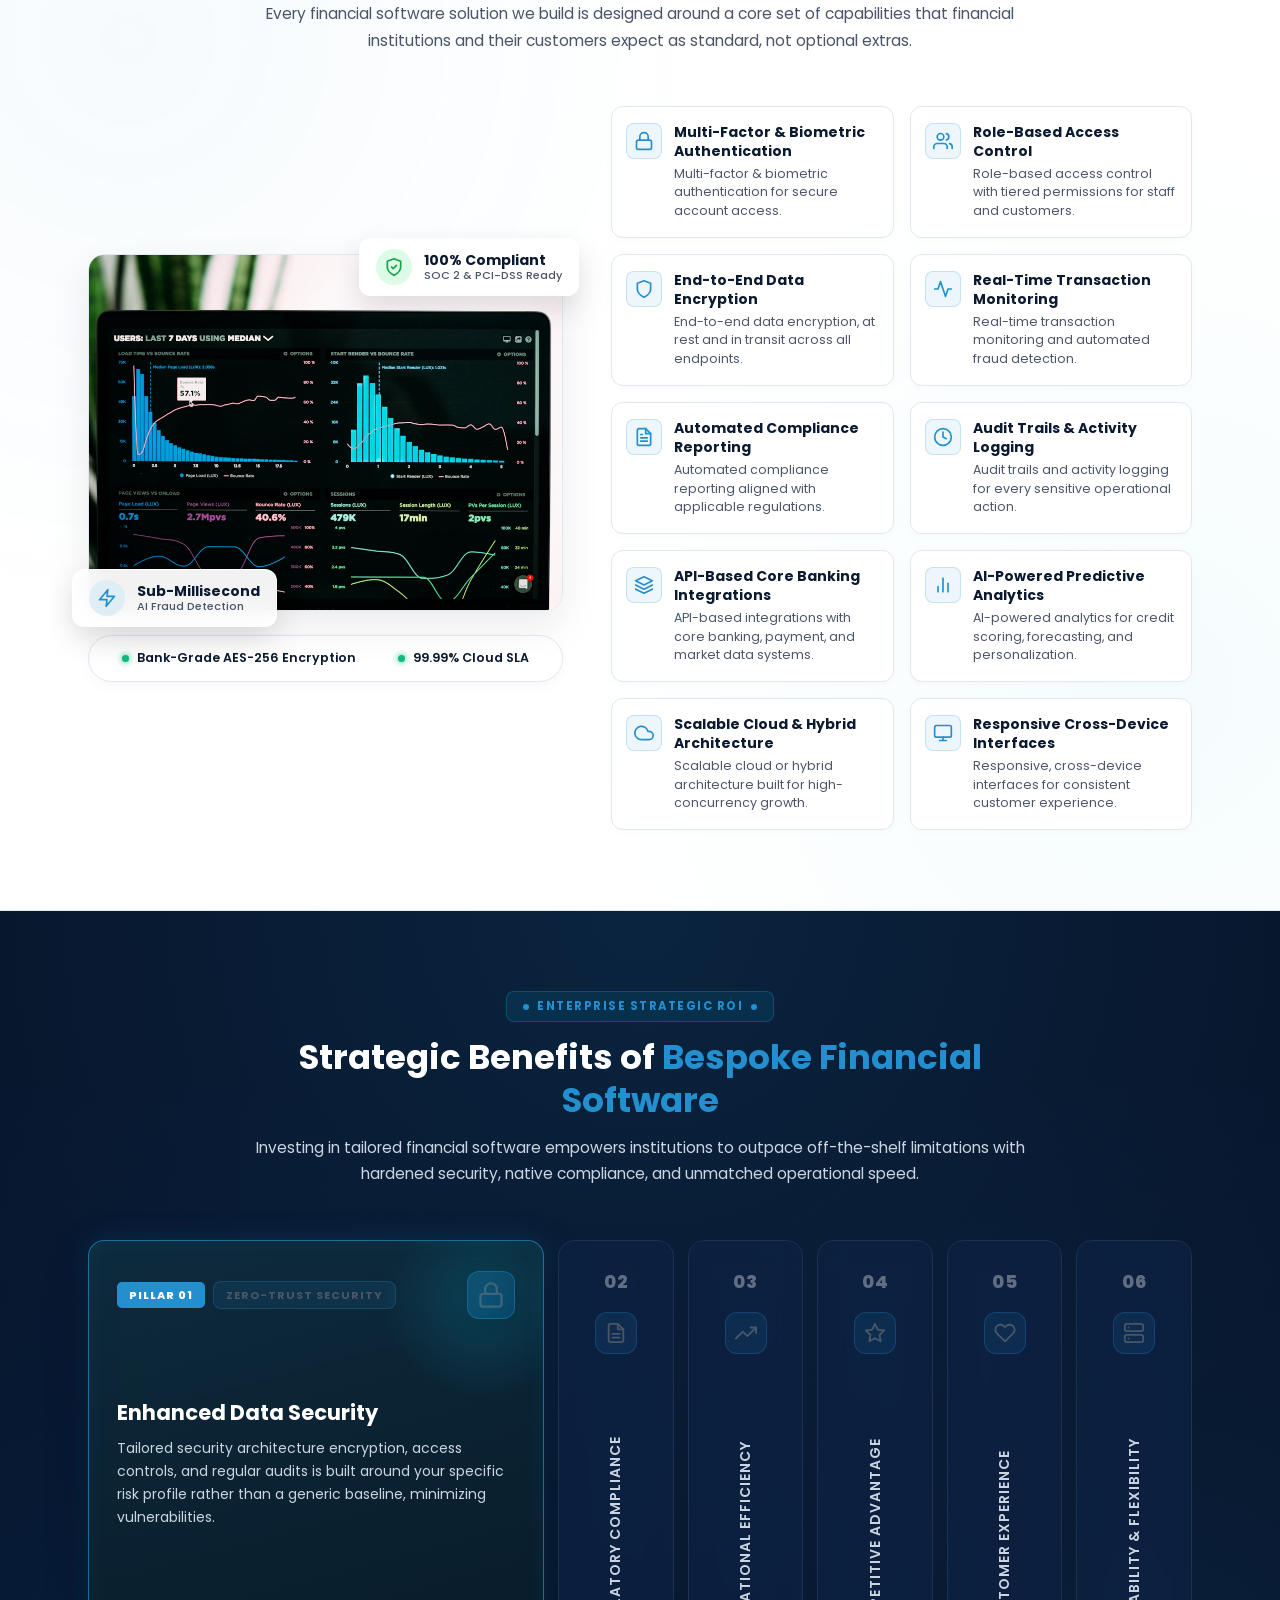
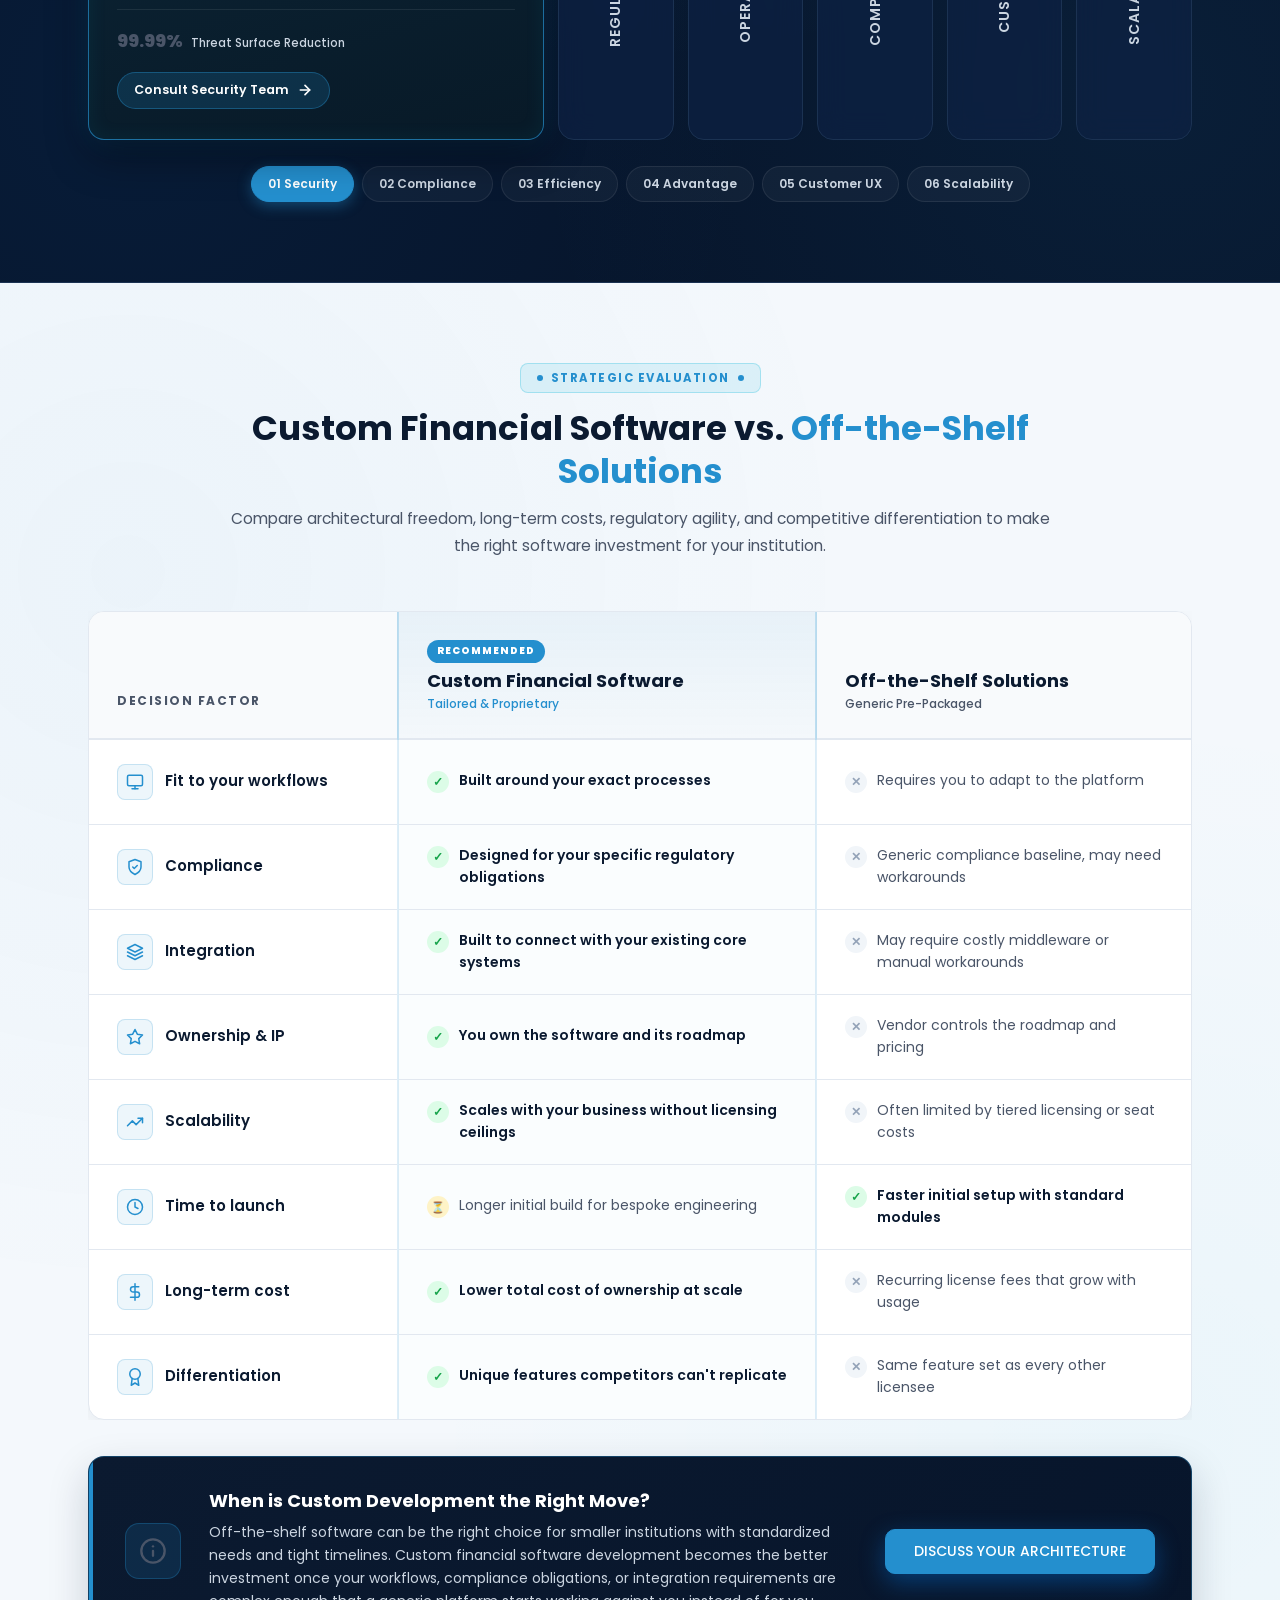
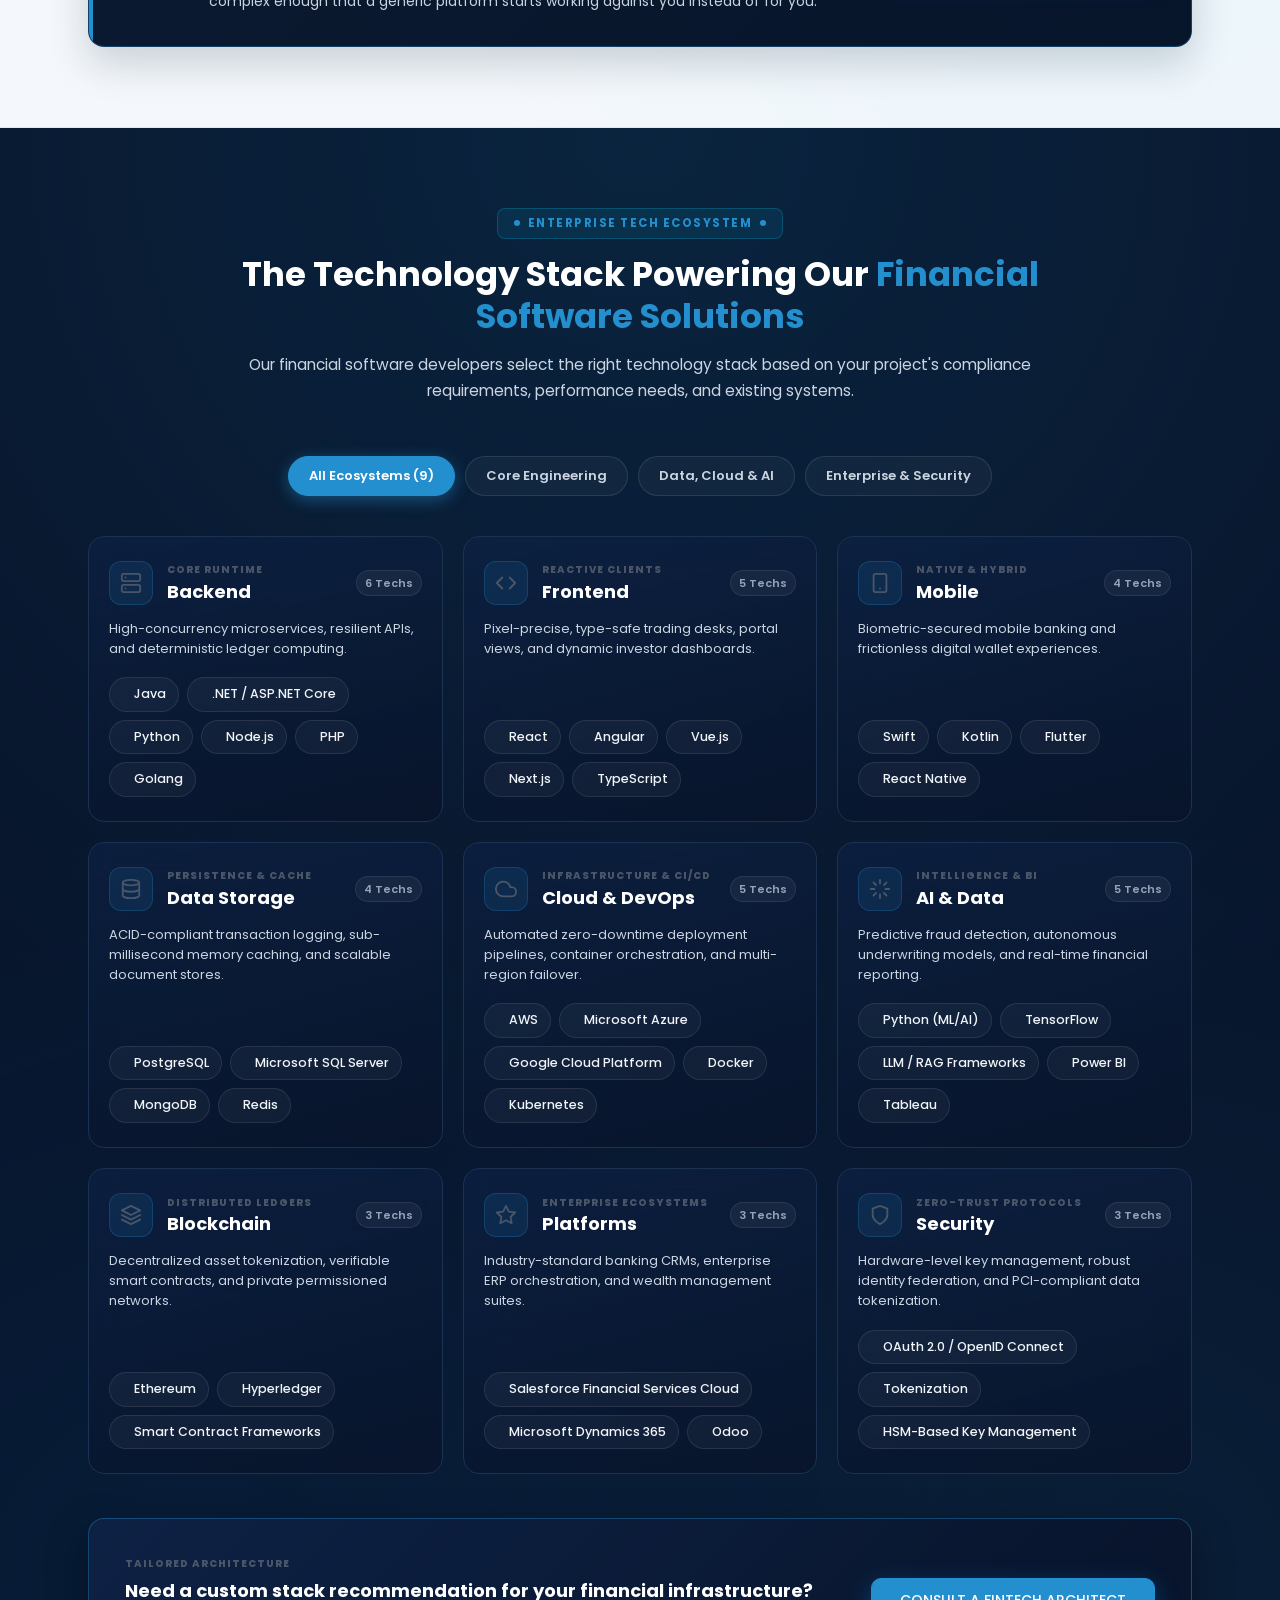
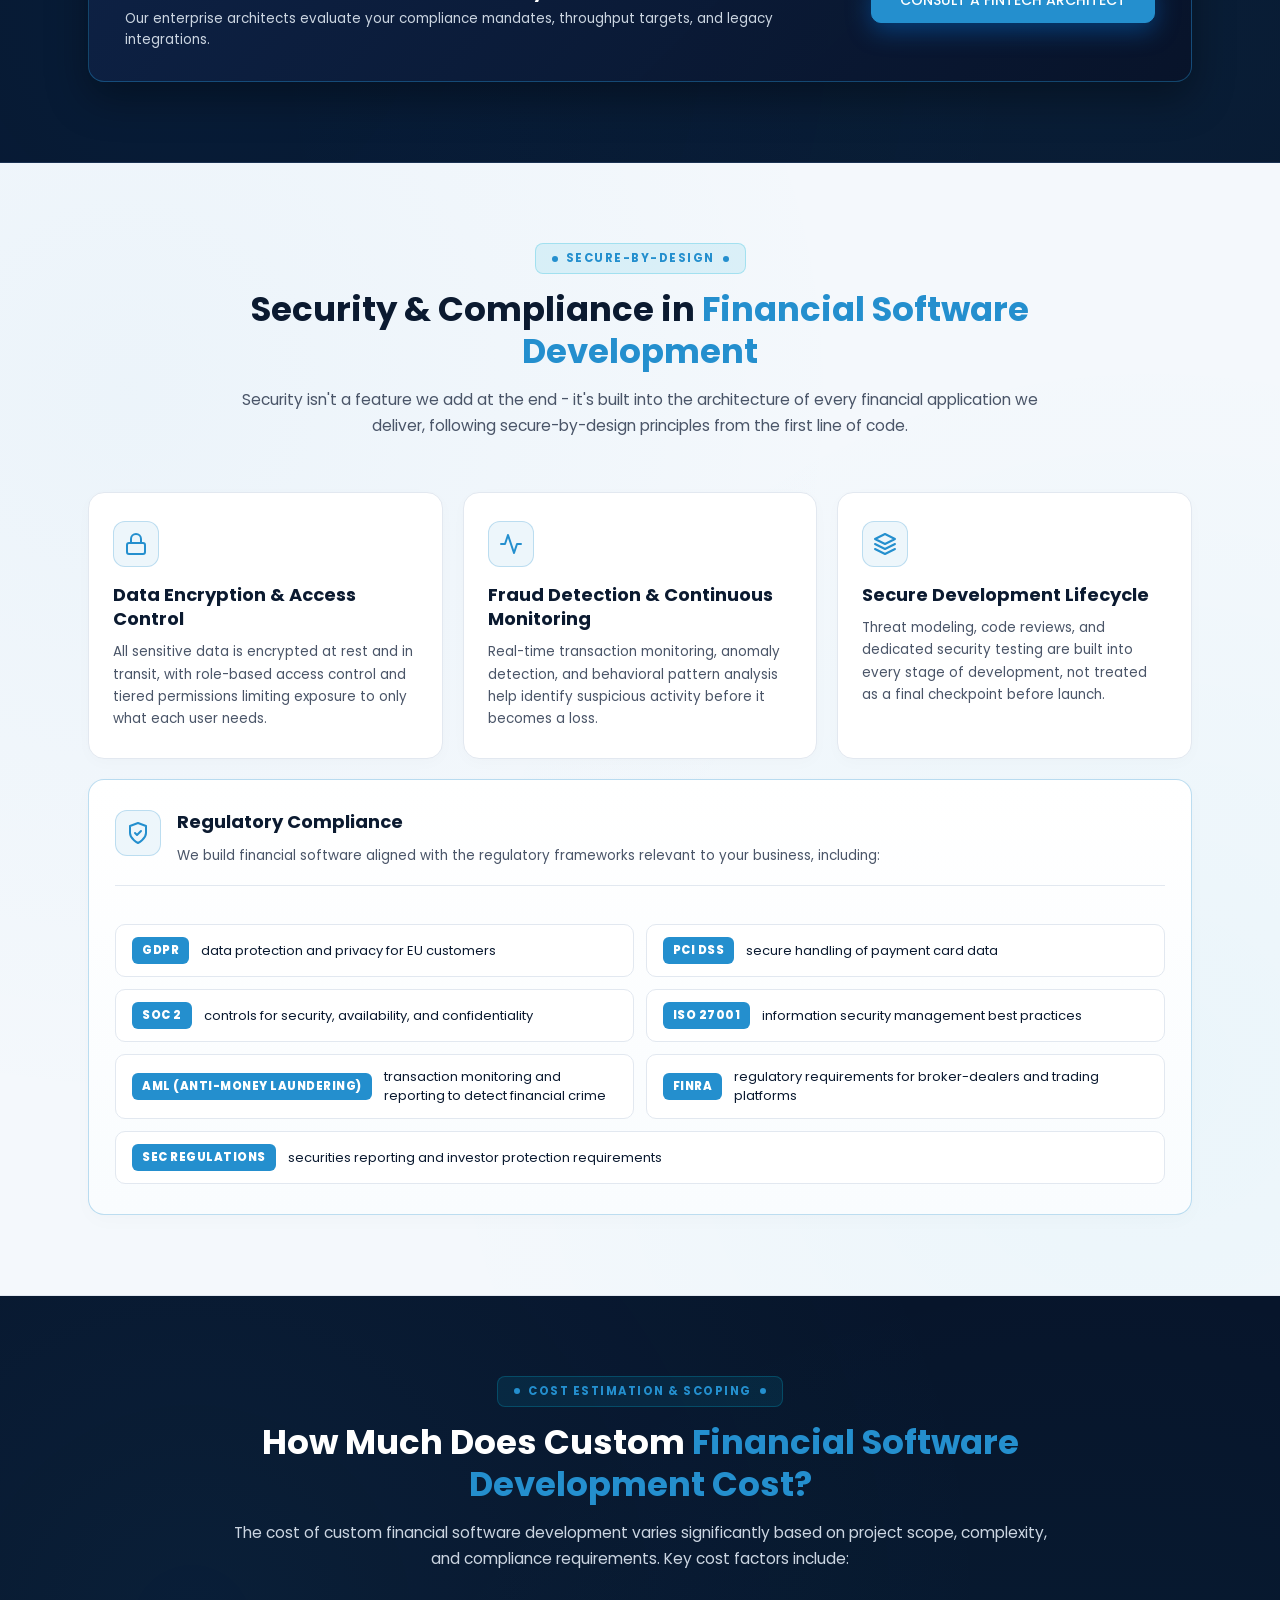
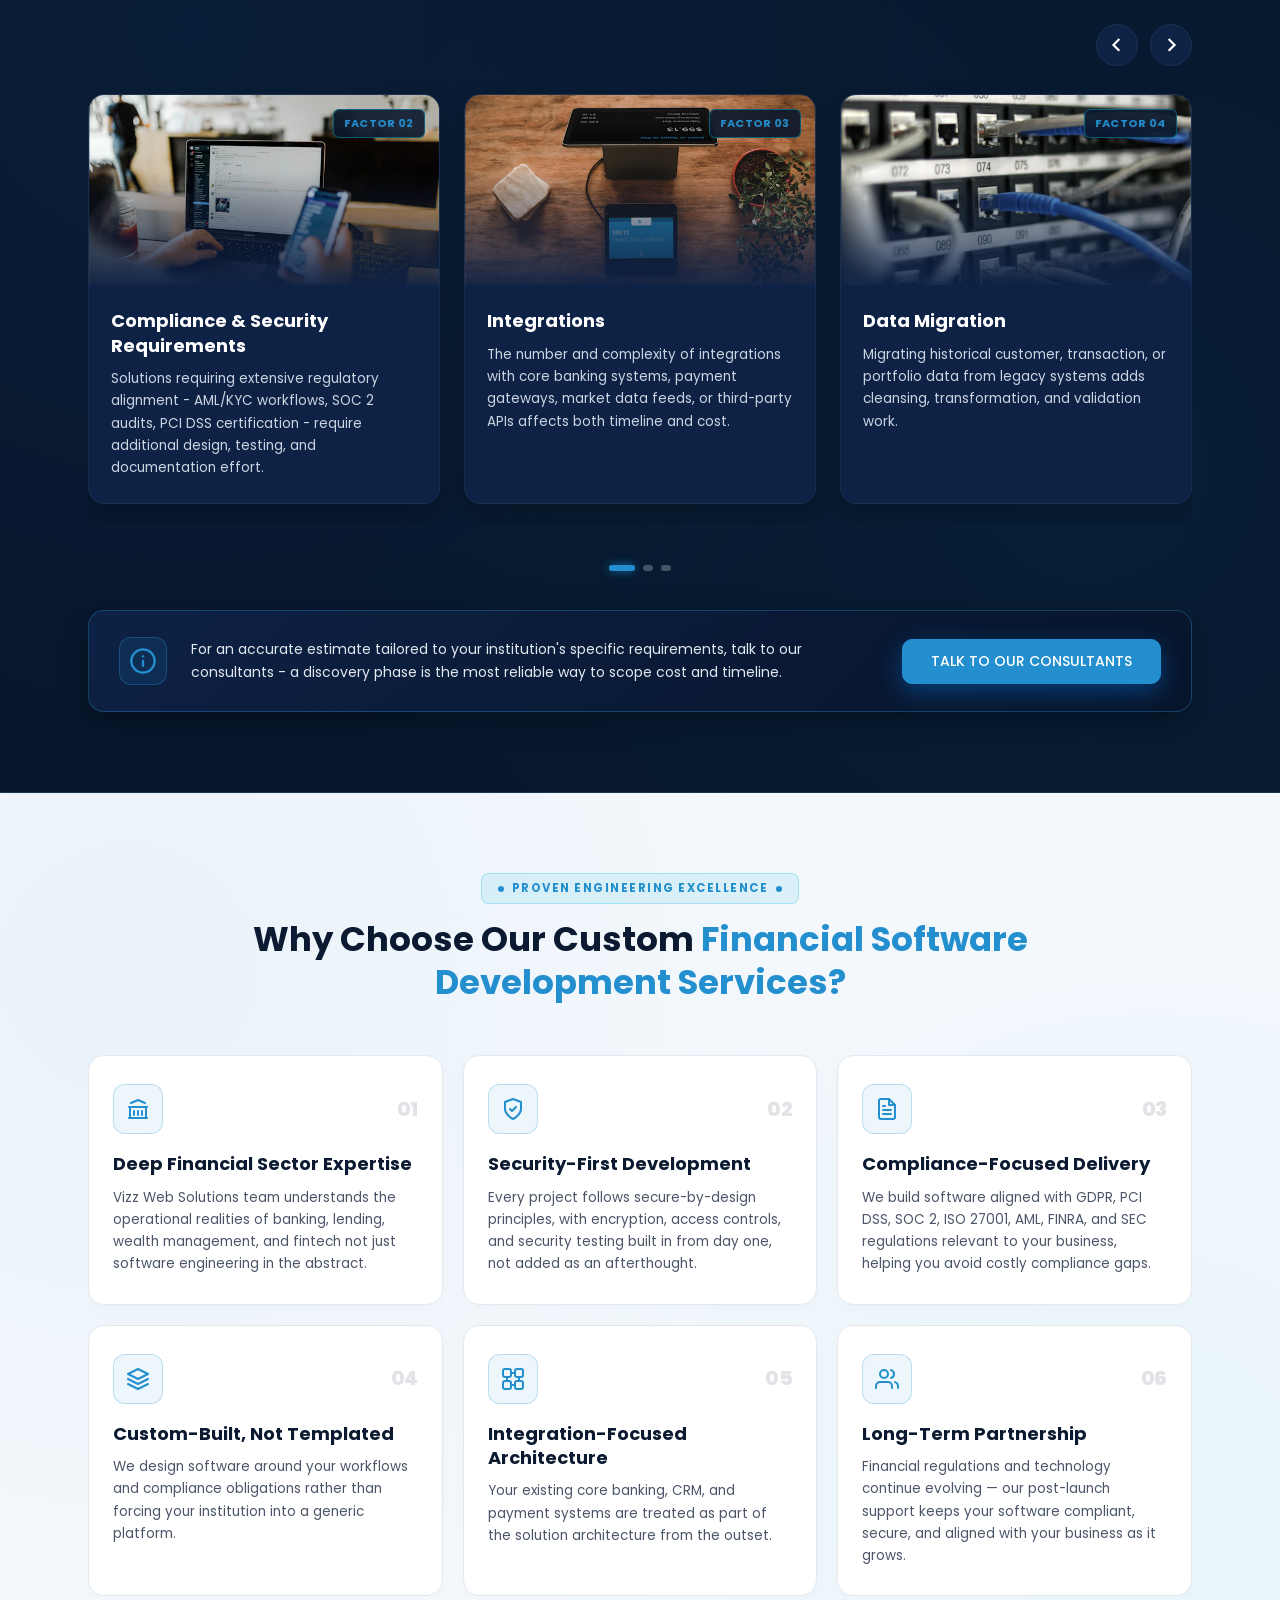
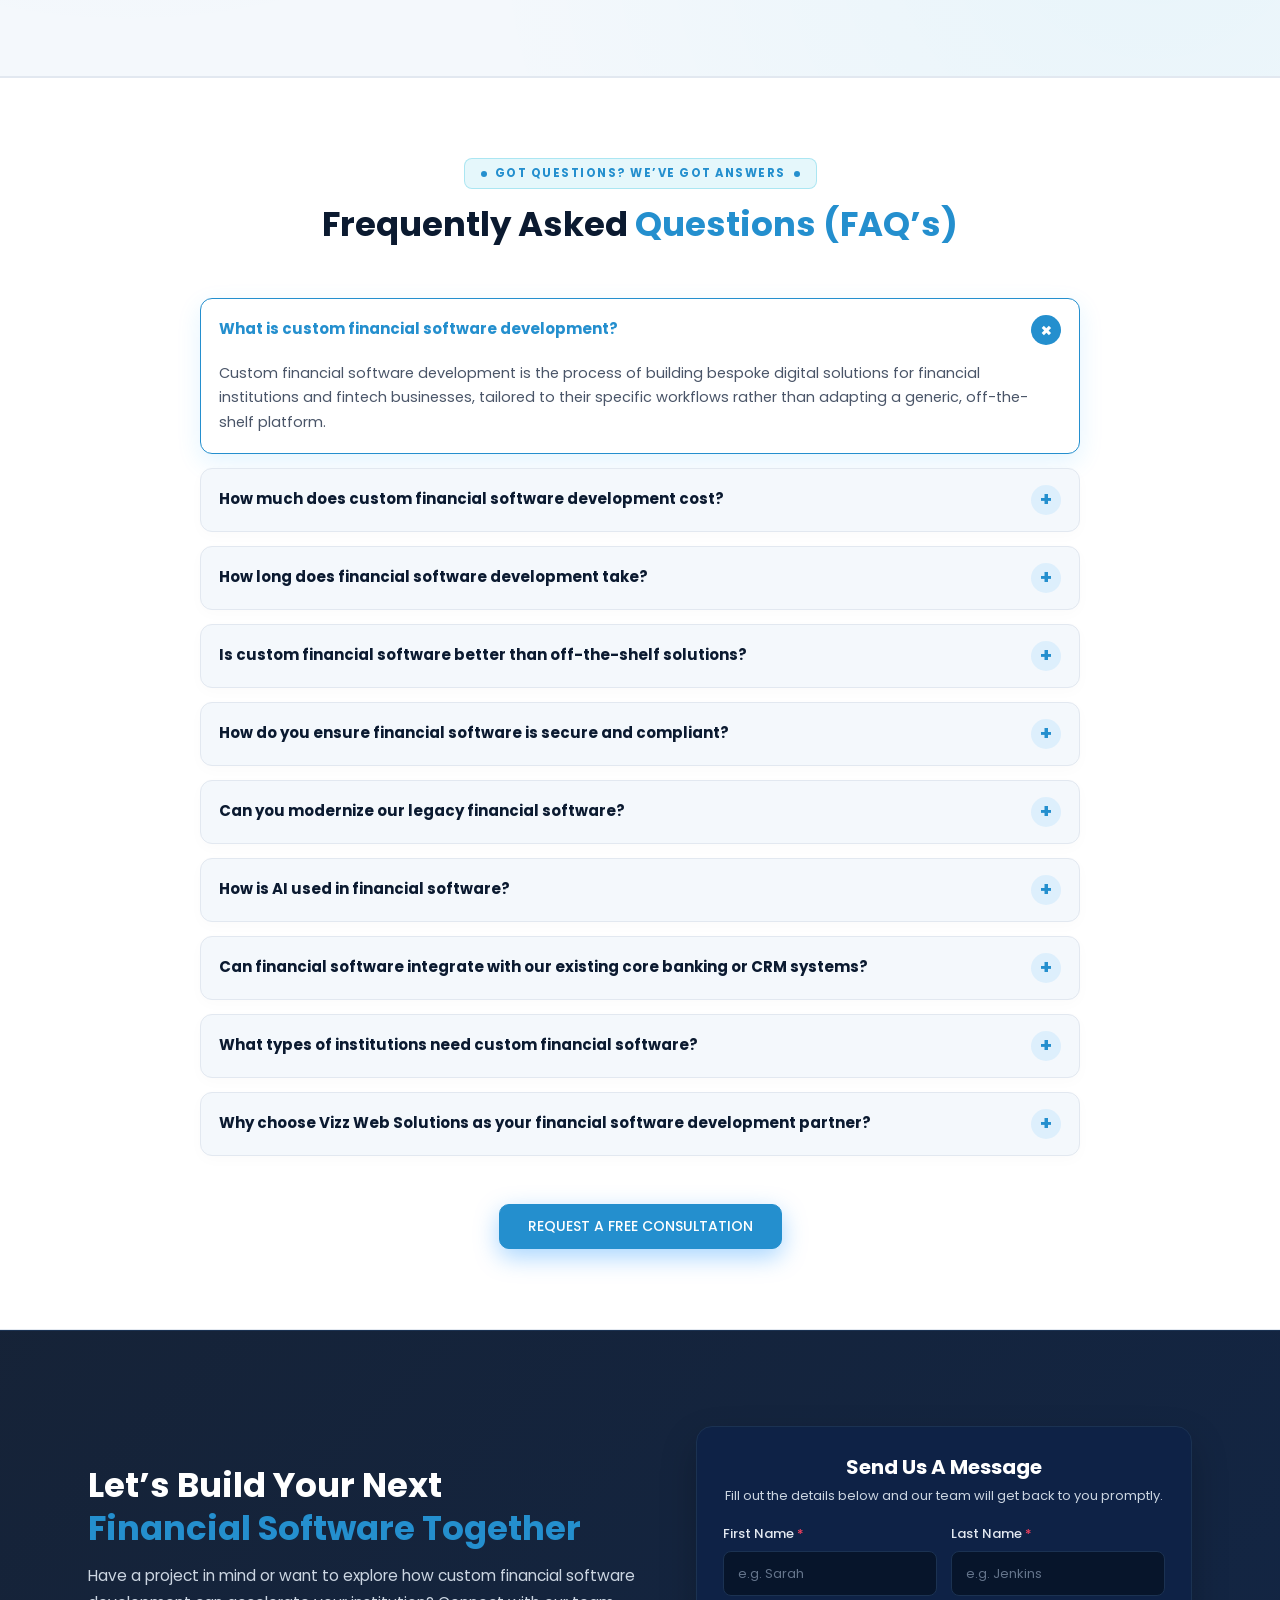
==== commit 4e9465c9: "changes" ====
--- a/finetech.html
+++ b/finetech.html
@@ -190,7 +190,7 @@
             </h2>
 
             <p class="overview-description">
-              Generic financial platforms are built to serve the broadest possible market, which means they often carry unnecessary features, licensing restrictions, and rigid workflows that don't match how your institution actually operates. <a href="/services/software-development/" class="inline-link-cyan" aria-label="Explore our custom software solutions" title="Custom Software Solutions">Custom software solutions</a> for the finance industry solve the problems that off-the-shelf tools typically can't.
+              Generic financial platforms are built to serve the broadest possible market, which means they often carry unnecessary features, licensing restrictions, and rigid workflows that don't match how your institution actually operates. <a href="https://vizzwebsolutions.com/services/software-development/" class="inline-link-cyan" aria-label="Explore our custom software solutions" title="Custom Software Solutions">Custom software solutions</a> for the finance industry solve the problems that off-the-shelf tools typically can't.
             </p>
 
             <div class="overview-action mt-4 pt-3">
@@ -320,7 +320,7 @@
                   </div>
                   <h3 class="advantage-card-title text-white">Legacy System Integration</h3>
                   <p class="advantage-card-desc text-muted-dark">
-                    Many financial institutions run on core banking or accounting systems that are decades old. <a href="/services/custom-software-development/" class="inline-link-cyan" aria-label="Explore our custom software development services" title="Custom Software Development Services">Custom software services</a> can bridge these legacy systems with modern APIs and middleware without forcing a disruptive full replacement.
+                    Many financial institutions run on core banking or accounting systems that are decades old. <a href="https://vizzwebsolutions.com/services/custom-software-development/" class="inline-link-cyan" aria-label="Explore our custom software development services" title="Custom Software Development Services">Custom software services</a> can bridge these legacy systems with modern APIs and middleware without forcing a disruptive full replacement.
                   </p>
                 </article>
               </li>
@@ -739,7 +739,7 @@
               </div>
               <h3 class="spine-step-title text-white">Solution Design &amp; Architecture</h3>
               <p class="spine-step-desc text-muted-dark">
-                Create secure, scalable financial software architecture with <a href="/services/software-development/cloud/" class="inline-link-cyan" aria-label="Explore our cloud software development services" title="Modern Cloud Technologies">modern cloud technologies</a>, optimized UX/UI and future-ready infrastructure.
+                Create secure, scalable financial software architecture with <a href="https://vizzwebsolutions.com/services/software-development/cloud/" class="inline-link-cyan" aria-label="Explore our cloud software development services" title="Modern Cloud Technologies">modern cloud technologies</a>, optimized UX/UI and future-ready infrastructure.
               </p>
               <div class="spine-deliverables-wrap">
                 <span class="deliverable-tag">Cloud Architecture</span>
@@ -763,7 +763,7 @@
               </div>
               <h3 class="spine-step-title text-white">Development &amp; Integration</h3>
               <p class="spine-step-desc text-muted-dark">
-                Develop custom financial applications with robust frontend, backend, and <a href="/services/api-development-and-integration-expert/" class="inline-link-cyan" aria-label="Learn about our API development and integration services" title="API Development and Integration">API integrations</a> for banking, payments and fintech ecosystems.
+                Develop custom financial applications with robust frontend, backend, and <a href="https://vizzwebsolutions.com/services/api-development-and-integration-expert/" class="inline-link-cyan" aria-label="Learn about our API development and integration services" title="API Development and Integration">API integrations</a> for banking, payments and fintech ecosystems.
               </p>
               <div class="spine-deliverables-wrap">
                 <span class="deliverable-tag">Core Application</span>
--- a/assets/css/finetech.css
+++ b/assets/css/finetech.css
@@ -1734,7 +1734,6 @@
   height: 500px;
   align-items: stretch;
   position: relative;
-  contain: paint layout;
 }
 
 .horizon-deck-wrapper > .splide__track {
@@ -1754,28 +1753,84 @@
     transform: none !important;
     height: 100% !important;
     width: 100%;
+    gap: 14px;
   }
 
   .horizon-deck-wrapper .splide__slide.horizon-panel {
-    flex: 1 1 85px !important;
-    min-width: 75px !important;
+    flex: 1 1 0% !important;
+    min-width: 0 !important;
     height: 100% !important;
+    transition: flex 0.48s cubic-bezier(0.22, 1, 0.36, 1),
+      background 0.35s ease,
+      border-color 0.35s ease,
+      box-shadow 0.35s ease !important;
+    will-change: flex;
   }
 
   .horizon-deck-wrapper .splide__slide.horizon-panel.is-active {
-    flex: 4 1 440px !important;
-    min-width: 320px !important;
+    flex: 4 1 0% !important;
+    min-width: 0 !important;
   }
 
   .horizon-deck-wrapper .splide__pagination {
     display: none !important;
   }
+
+  /* Stabilized expanded stage: fixed min-width prevents text reflow and layout jitter while card expands */
+  .horizon-deck-wrapper .horizon-panel .horizon-expanded-stage {
+    position: absolute !important;
+    top: 0 !important;
+    left: 0 !important;
+    bottom: 0 !important;
+    right: auto !important;
+    width: 100% !important;
+    min-width: 380px !important;
+    max-width: 520px !important;
+    height: 100% !important;
+    display: flex !important;
+    flex-direction: column !important;
+    justify-content: space-between !important;
+    padding: 30px 28px !important;
+    opacity: 0;
+    pointer-events: none;
+    transform: translateX(10px);
+    transition: opacity 0.3s ease 0.08s, transform 0.4s cubic-bezier(0.22, 1, 0.36, 1) 0.05s;
+    overflow: hidden !important;
+  }
+
+  .horizon-deck-wrapper .horizon-panel.is-active .horizon-expanded-stage {
+    opacity: 1;
+    pointer-events: auto;
+    transform: translateX(0);
+  }
+
+  .horizon-deck-wrapper .horizon-panel .horizon-collapsed-bar {
+    position: absolute;
+    inset: 0;
+    padding: 26px 10px;
+    display: flex;
+    flex-direction: column;
+    align-items: center;
+    justify-content: space-between;
+    gap: 16px;
+    opacity: 1;
+    pointer-events: auto;
+    transition: opacity 0.25s ease;
+    user-select: none;
+    z-index: 1;
+  }
+
+  .horizon-deck-wrapper .horizon-panel.is-active .horizon-collapsed-bar {
+    opacity: 0;
+    pointer-events: none;
+    transform: none;
+  }
 }
 
 /* Individual Horizon Panel - Buttery Smooth Transition */
 .horizon-panel {
-  flex: 1 1 85px;
-  min-width: 75px;
+  flex: 1 1 0%;
+  min-width: 0;
   height: 100%;
   background: rgba(14, 34, 70, 0.65);
   backdrop-filter: blur(14px);
@@ -1785,7 +1840,7 @@
   position: relative;
   overflow: hidden;
   cursor: pointer;
-  transition: flex 0.45s cubic-bezier(0.25, 1, 0.5, 1),
+  transition: flex 0.48s cubic-bezier(0.22, 1, 0.36, 1),
     background 0.35s ease,
     border-color 0.35s ease,
     box-shadow 0.35s ease;
@@ -1805,7 +1860,8 @@
 }
 
 .horizon-panel.is-active {
-  flex: 2.9 1 320px;
+  flex: 4 1 0%;
+  min-width: 0;
   background: linear-gradient(165deg, rgba(14, 43, 61, 0.96) 0%, rgba(8, 26, 39, 0.98) 100%);
   border-color: rgba(36, 143, 206, 0.7);
   box-shadow: 0 16px 40px rgba(0, 0, 0, 0.4), 0 0 28px rgba(36, 143, 206, 0.2), inset 0 0 20px rgba(0, 180, 216, 0.08);
